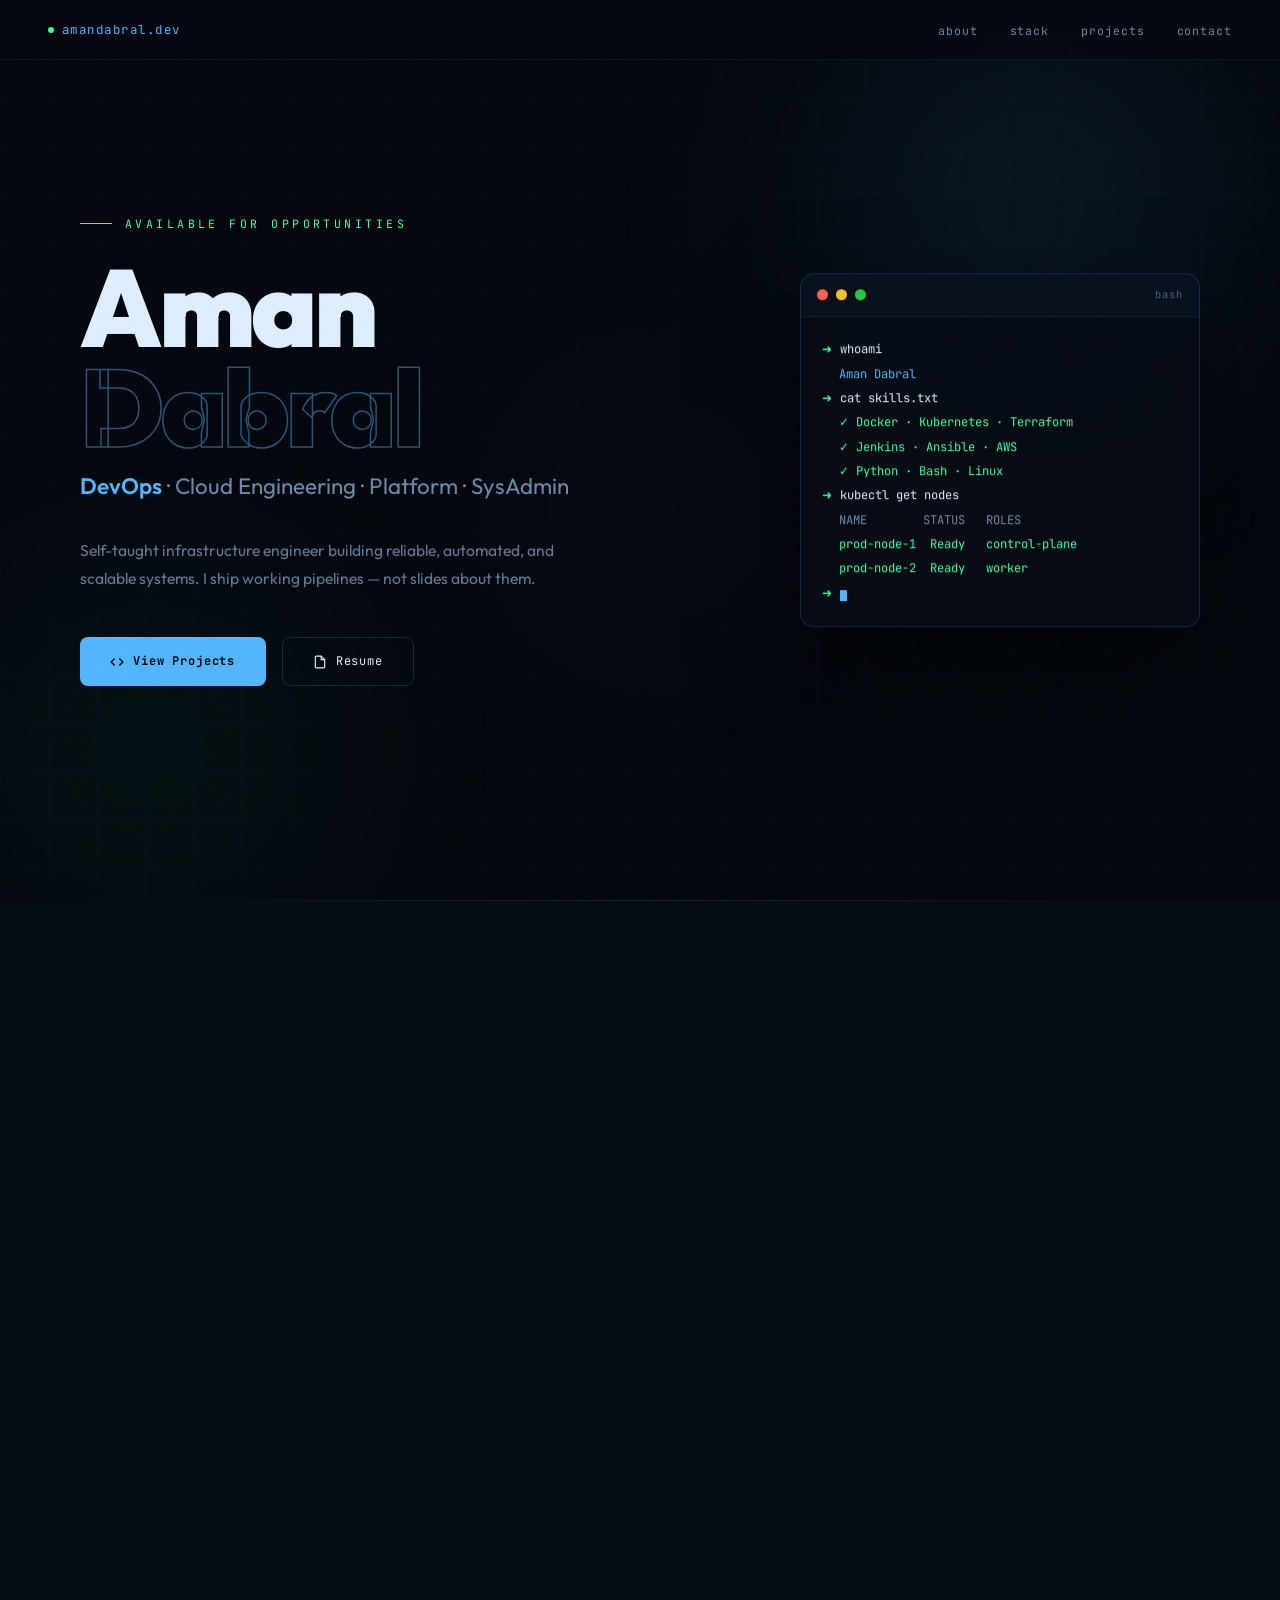
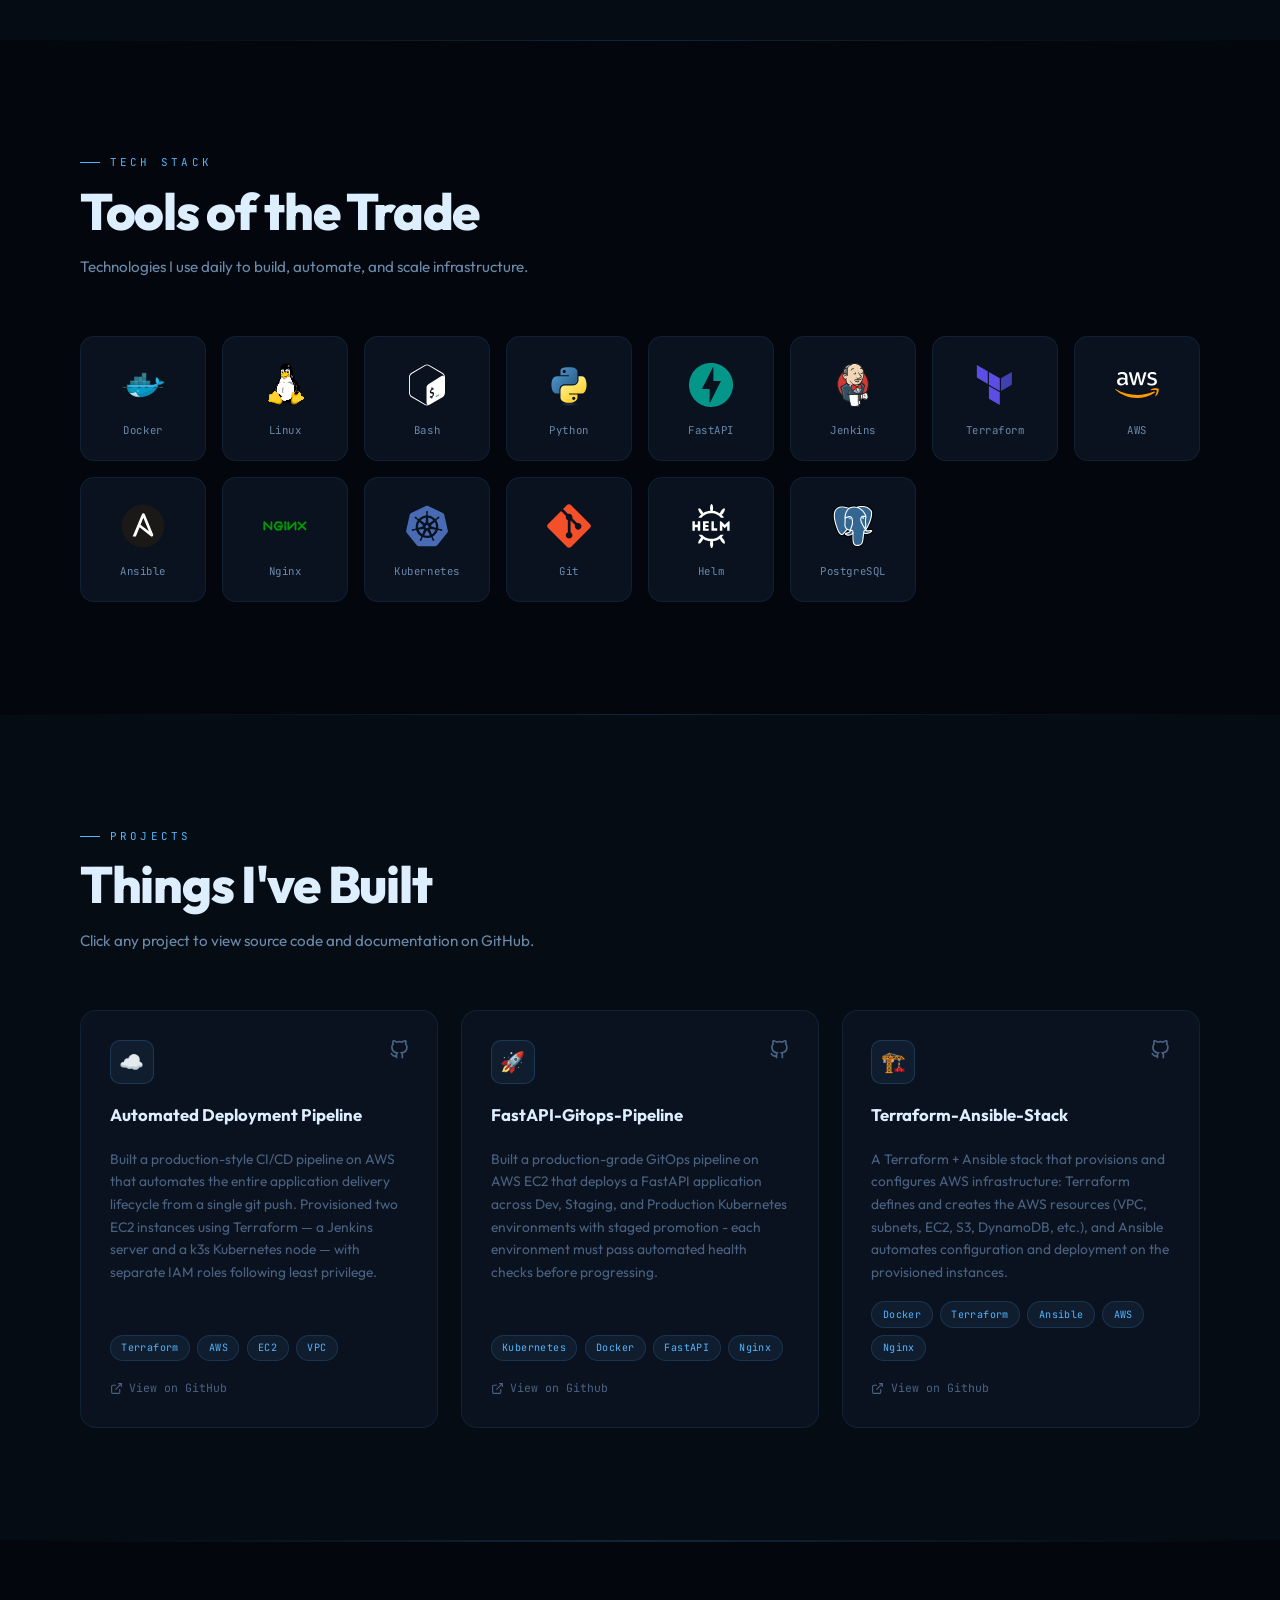
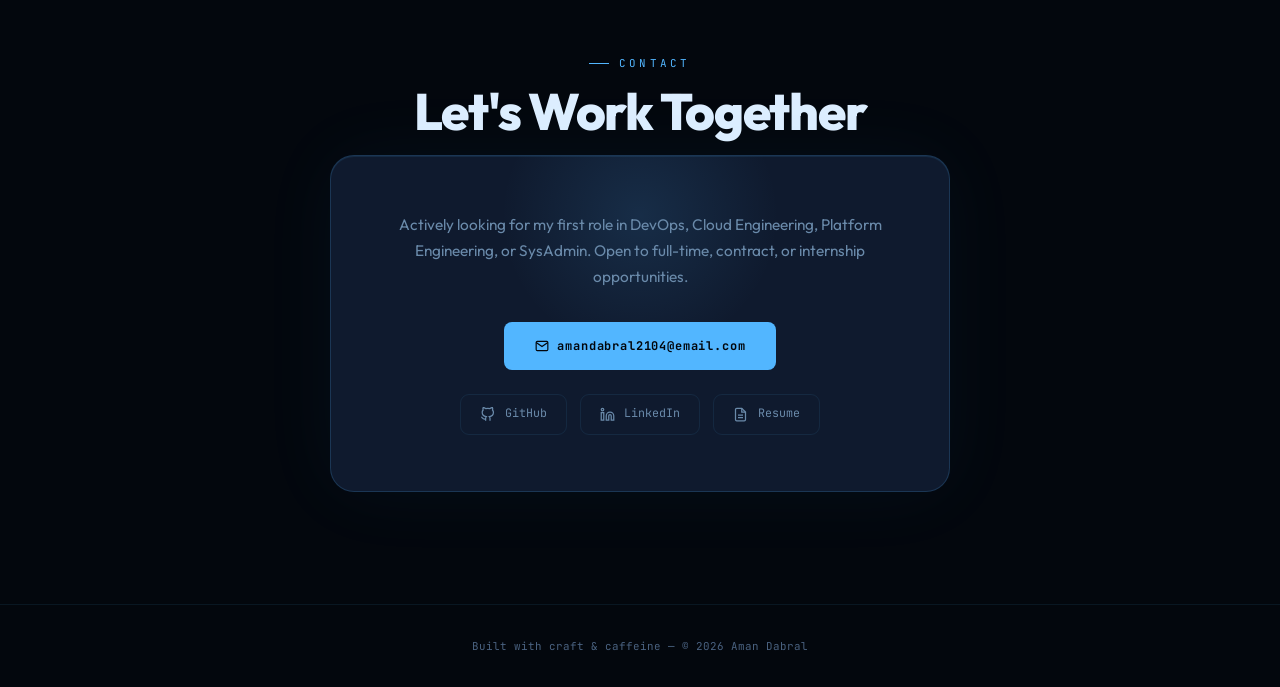
==== index.html @ 910b5b7f "Rename portfolio.html to index.html" ====
<!DOCTYPE html>
<html lang="en">
<head>
<meta charset="UTF-8" />
<meta name="viewport" content="width=device-width, initial-scale=1.0" />
<title>Aman's Portfolio — DevOps & Cloud Engineer</title>
<link rel="preconnect" href="https://fonts.googleapis.com" />
<link href="https://fonts.googleapis.com/css2?family=JetBrains+Mono:wght@300;400;500;700&family=Outfit:wght@300;400;500;600;700;800;900&display=swap" rel="stylesheet" />
<link rel="stylesheet" href="style.css">
</head>
<body>
<div class="grid-bg"></div>

<!-- NAV -->
<nav>
  <div class="nav-logo">
    <div class="nav-logo-dot"></div>
    amandabral.dev<span style="color:var(--muted2)"></span>
  </div>
  <ul>
    <li><a href="#about">about</a></li>
    <li><a href="#skills">stack</a></li>
    <li><a href="#projects">projects</a></li>
    <li><a href="#contact">contact</a></li>
  </ul>
</nav>

<!-- HERO -->
<section id="hero">
  <div class="hero-orb orb-1"></div>
  <div class="hero-orb orb-2"></div>
  <div class="hero-orb orb-3"></div>

  <div class="hero-eyebrow">Available for opportunities</div>

  <h1 class="hero-name">
    <span class="solid">Aman</span><br>
    <span class="outline">Dabral</span>
  </h1>

  <p class="hero-role">
    <strong>DevOps</strong> · Cloud Engineering · Platform · SysAdmin
  </p>

  <p class="hero-desc">
    Self-taught infrastructure engineer building reliable, automated, and scalable systems. 
    I ship working pipelines — not slides about them.
  </p>

  <div class="hero-btns">
    <a href="https://github.com/amandev-x" class="btn btn-primary" target="_blank">
      <svg width="14" height="14" viewBox="0 0 24 24" fill="none" stroke="currentColor" stroke-width="2.5"><polyline points="16 18 22 12 16 6"/><polyline points="8 6 2 12 8 18"/></svg>
      View Projects
    </a>
    <a href="./public/resume.pdf" class="btn btn-ghost" target="_blank">
      <svg width="14" height="14" viewBox="0 0 24 24" fill="none" stroke="currentColor" stroke-width="2"><path d="M14 2H6a2 2 0 0 0-2 2v16a2 2 0 0 0 2 2h12a2 2 0 0 0 2-2V8z"/><polyline points="14 2 14 8 20 8"/></svg>
      Resume
    </a>
  </div>

  <!-- Terminal -->
  <div class="hero-terminal">
    <div class="term-header">
      <span class="term-dot r"></span><span class="term-dot y"></span><span class="term-dot g"></span>
      <span class="term-title">bash</span>
    </div>
    <div class="term-body">
      <div class="term-line"><span class="term-prompt">➜</span><span class="term-cmd">whoami</span></div>
      <div class="term-out info">Aman Dabral</div>
      <div class="term-line"><span class="term-prompt">➜</span><span class="term-cmd">cat skills.txt</span></div>
      <div class="term-out ok">✓ Docker · Kubernetes · Terraform</div>
      <div class="term-out ok">✓ Jenkins · Ansible · AWS</div>
      <div class="term-out ok">✓ Python · Bash · Linux</div>
      <div class="term-line"><span class="term-prompt">➜</span><span class="term-cmd">kubectl get nodes</span></div>
      <div class="term-out">NAME&nbsp;&nbsp;&nbsp;&nbsp;&nbsp;&nbsp;&nbsp;&nbsp;STATUS&nbsp;&nbsp;&nbsp;ROLES</div>
      <div class="term-out ok">prod-node-1&nbsp;&nbsp;Ready&nbsp;&nbsp;&nbsp;control-plane</div>
      <div class="term-out ok">prod-node-2&nbsp;&nbsp;Ready&nbsp;&nbsp;&nbsp;worker</div>
      <div class="term-line"><span class="term-prompt">➜</span><span class="term-cmd"><span class="term-cursor"></span></span></div>
    </div>
  </div>
</section>

<div class="divider"></div>

<!-- ABOUT -->
<section id="about">
  <div class="about-grid">
    <div class="about-text reveal">
      <div class="section-label">about me</div>
      <h2 class="section-title">Builder. Breaker.<br>Fixer.</h2>
      <p>I'm a self-taught DevOps engineer who went deep on the full infrastructure stack — from writing Bash scripts to provisioning production-grade Kubernetes clusters on AWS.</p>
      <p>No bootcamp, no shortcuts. I built everything hands-on: containerized apps with Docker, automated deployments with Jenkins, provisioned cloud infra with Terraform, managed configurations with Ansible.</p>
      <p>While my roots are in DevOps, I'm equally comfortable in a SysAdmin, Platform Engineering, or Cloud Engineering role — wherever there's infrastructure that needs automating or systems that need scaling.</p>
      <p>I learn fast, document obsessively, and believe that <span class="hl">good infrastructure is invisible</span> to the teams that depend on it.</p>
    </div>
    <div class="about-cards reveal">
      <div class="about-card">
        <div class="about-card-icon">☁️</div>
        <div class="about-card-info"><strong>Cloud Engineering</strong><span>AWS — VPC, EC2, S3, EKS, IAM, ECR</span></div>
      </div>
      <div class="about-card">
        <div class="about-card-icon">⚙️</div>
        <div class="about-card-info"><strong>CI/CD & Automation</strong><span>Jenkins pipelines, Ansible playbooks, Bash</span></div>
      </div>
      <div class="about-card">
        <div class="about-card-icon">🐳</div>
        <div class="about-card-info"><strong>Containers & Orchestration</strong><span>Docker, Kubernetes, Helm, Nginx</span></div>
      </div>
      <div class="about-card">
        <div class="about-card-icon">🏗️</div>
        <div class="about-card-info"><strong>Infrastructure as Code</strong><span>Terraform modules, remote state, workspaces</span></div>
      </div>
    </div>
  </div>
</section>

<div class="divider"></div>

<!-- SKILLS -->
<section id="skills">
  <div class="reveal">
    <div class="section-label">tech stack</div>
    <h2 class="section-title">Tools of the Trade</h2>
    <p class="section-sub">Technologies I use daily to build, automate, and scale infrastructure.</p>
  </div>
  <div class="skills-grid">

    <!-- Docker -->
    <div class="skill-card reveal">
      <div class="skill-icon">
        <svg xmlns="http://www.w3.org/2000/svg" viewBox="0 0 128 128"><path fill-rule="evenodd" clip-rule="evenodd" fill="#3A4D54" d="M73.8 50.8h11.3v11.5h5.7c2.6 0 5.3-.5 7.8-1.3 1.2-.4 2.6-1 3.8-1.7-1.6-2.1-2.4-4.7-2.6-7.3-.3-3.5.4-8.1 2.8-10.8l1.2-1.4 1.4 1.1c3.6 2.9 6.5 6.8 7.1 11.4 4.3-1.3 9.3-1 13.1 1.2l1.5.9-.8 1.6c-3.2 6.2-9.9 8.2-16.4 7.8-9.8 24.3-31 35.8-56.8 35.8-13.3 0-25.5-5-32.5-16.8l-.1-.2-1-2.1c-2.4-5.2-3.1-10.9-2.6-16.6l.2-1.7h9.6V50.8h11.3V39.6h22.5V28.3h13.5v22.5z"/><path fill="#00AADA" d="M110.4 55.1c.8-5.9-3.6-10.5-6.4-12.7-3.1 3.6-3.6 13.2 1.3 17.2-2.8 2.4-8.5 4.7-14.5 4.7H18.6c-.6 6.2.5 11.9 3 16.8l.8 1.5c.5.9 1.1 1.7 1.7 2.6 3 .2 5.7.3 8.2.2 4.9-.1 8.9-.7 12-1.7.5-.2.9.1 1.1.5.2.5-.1.9-.5 1.1-.4.1-.8.3-1.3.4-2.4.7-5 1.1-8.3 1.3h-.6c-1.3.1-2.7.1-4.2.1-1.6 0-3.1 0-4.9-.1 6 6.8 15.4 10.8 27.2 10.8 25 0 46.2-11.1 55.5-35.9 6.7.7 13.1-1 16-6.7-4.5-2.7-10.5-1.8-13.9-.1z"/><path fill="#28B8EB" d="M110.4 55.1c.8-5.9-3.6-10.5-6.4-12.7-3.1 3.6-3.6 13.2 1.3 17.2-2.8 2.4-8.5 4.7-14.5 4.7h-68c-.3 9.5 3.2 16.7 9.5 21 4.9-.1 8.9-.7 12-1.7.5-.2.9.1 1.1.5.2.5-.1.9-.5 1.1-.4.1-.8.3-1.3.4-2.4.7-5.2 1.2-8.5 1.4l-.1-.1c8.5 4.4 20.8 4.3 35-1.1 15.8-6.1 30.6-17.7 40.9-30.9-.2.1-.4.1-.5.2z"/><path fill="#028BB8" d="M18.7 71.8c.4 3.3 1.4 6.4 2.9 9.3l.8 1.5c.5.9 1.1 1.7 1.7 2.6 3 .2 5.7.3 8.2.2 4.9-.1 8.9-.7 12-1.7.5-.2.9.1 1.1.5.2.5-.1.9-.5 1.1-.4.1-.8.3-1.3.4-2.4.7-5.2 1.2-8.5 1.4h-.4c-1.3.1-2.7.1-4.1.1-1.6 0-3.2 0-4.9-.1 6 6.8 15.5 10.8 27.3 10.8 21.4 0 40-8.1 50.8-26H18.7v-.1z"/><path fill="#019BC6" d="M23.5 71.8c1.3 5.8 4.3 10.4 8.8 13.5 4.9-.1 8.9-.7 12-1.7.5-.2.9.1 1.1.5.2.5-.1.9-.5 1.1-.4.1-.8.3-1.3.4-2.4.7-5.2 1.2-8.6 1.4 8.5 4.4 20.8 4.3 34.9-1.1 8.5-3.3 16.8-8.2 24.2-14.1H23.5z"/><path fill-rule="evenodd" clip-rule="evenodd" fill="#00ACD3" d="M28.4 52.7h9.8v9.8h-9.8v-9.8zm.8.8h.8v8.1h-.8v-8.1zm1.4 0h.8v8.1h-.8v-8.1zm1.5 0h.8v8.1h-.8v-8.1zm1.5 0h.8v8.1h-.8v-8.1zm1.5 0h.8v8.1h-.8v-8.1zm1.5 0h.8v8.1h-.8v-8.1zm3-12h9.8v9.8h-9.8v-9.8zm.9.8h.8v8.1h-.8v-8.1zm1.4 0h.8v8.1h-.8v-8.1zm1.5 0h.8v8.1h-.8v-8.1zm1.5 0h.8v8.1h-.8v-8.1zm1.4 0h.8v8.1h-.8v-8.1zm1.5 0h.8v8.1h-.8v-8.1z"/><path fill-rule="evenodd" clip-rule="evenodd" fill="#23C2EE" d="M39.6 52.7h9.8v9.8h-9.8v-9.8zm.9.8h.8v8.1h-.8v-8.1zm1.4 0h.8v8.1h-.8v-8.1zm1.5 0h.8v8.1h-.8v-8.1zm1.5 0h.8v8.1h-.8v-8.1zm1.4 0h.8v8.1h-.8v-8.1zm1.5 0h.8v8.1h-.8v-8.1z"/><path fill-rule="evenodd" clip-rule="evenodd" fill="#00ACD3" d="M50.9 52.7h9.8v9.8h-9.8v-9.8zm.8.8h.8v8.1h-.8v-8.1zm1.5 0h.8v8.1h-.8v-8.1zm1.5 0h.8v8.1h-.8v-8.1zm1.4 0h.8v8.1h-.8v-8.1zm1.5 0h.8v8.1h-.8v-8.1zm1.5 0h.8v8.1h-.8v-8.1z"/><path fill-rule="evenodd" clip-rule="evenodd" fill="#23C2EE" d="M50.9 41.5h9.8v9.8h-9.8v-9.8zm.8.8h.8v8.1h-.8v-8.1zm1.5 0h.8v8.1h-.8v-8.1zm1.5 0h.8v8.1h-.8v-8.1zm1.4 0h.8v8.1h-.8v-8.1zm1.5 0h.8v8.1h-.8v-8.1zm1.5 0h.8v8.1h-.8v-8.1zm3.1 10.4H72v9.8h-9.8v-9.8zm.8.8h.8v8.1H63v-8.1zm1.5 0h.8v8.1h-.8v-8.1zm1.4 0h.8v8.1h-.8v-8.1zm1.5 0h.8v8.1h-.8v-8.1zm1.5 0h.8v8.1h-.8v-8.1zm1.5 0h.8v8.1h-.8v-8.1z"/><path fill-rule="evenodd" clip-rule="evenodd" fill="#00ACD3" d="M62.2 41.5H72v9.8h-9.8v-9.8zm.8.8h.8v8.1H63v-8.1zm1.5 0h.8v8.1h-.8v-8.1zm1.4 0h.8v8.1h-.8v-8.1zm1.5 0h.8v8.1h-.8v-8.1zm1.5 0h.8v8.1h-.8v-8.1zm1.5 0h.8v8.1h-.8v-8.1z"/><path fill-rule="evenodd" clip-rule="evenodd" fill="#23C2EE" d="M62.2 30.2H72V40h-9.8v-9.8zm.8.8h.8v8.1H63V31zm1.5 0h.8v8.1h-.8V31zm1.4 0h.8v8.1h-.8V31zm1.5 0h.8v8.1h-.8V31zm1.5 0h.8v8.1h-.8V31zm1.5 0h.8v8.1h-.8V31z"/><path fill-rule="evenodd" clip-rule="evenodd" fill="#00ACD3" d="M73.5 52.7h9.8v9.8h-9.8v-9.8zm.8.8h.8v8.1h-.8v-8.1zm1.4 0h.8v8.1h-.8v-8.1zm1.5 0h.8v8.1h-.8v-8.1zm1.5 0h.8v8.1h-.8v-8.1zm1.5 0h.8v8.1h-.8v-8.1zm1.5 0h.8v8.1h-.8v-8.1z"/><path fill-rule="evenodd" clip-rule="evenodd" fill="#D4EEF1" d="M48.8 78.3c1.5 0 2.7 1.2 2.7 2.7 0 1.5-1.2 2.7-2.7 2.7-1.5 0-2.7-1.2-2.7-2.7 0-1.5 1.2-2.7 2.7-2.7"/><path fill-rule="evenodd" clip-rule="evenodd" fill="#3A4D54" d="M48.8 79.1c.2 0 .5 0 .7.1-.2.1-.4.4-.4.7 0 .4.4.8.8.8.3 0 .6-.2.7-.4.1.2.1.5.1.7 0 1.1-.9 1.9-1.9 1.9-1.1 0-1.9-.9-1.9-1.9 0-1 .8-1.9 1.9-1.9M1.1 72.8h125.4c-2.7-.7-8.6-1.6-7.7-5.2-5 5.7-16.9 4-20 1.2-3.4 4.9-23 3-24.3-.8-4.2 5-17.3 5-21.5 0-1.4 3.8-21 5.7-24.3.8-3 2.8-15 4.5-20-1.2 1.1 3.5-4.9 4.5-7.6 5.2"/><path fill="#BFDBE0" d="M56 97.8c-6.7-3.2-10.3-7.5-12.4-12.2-2.5.7-5.5 1.2-8.9 1.4-1.3.1-2.7.1-4.1.1-1.7 0-3.4 0-5.2-.1 6 6 13.6 10.7 27.5 10.8H56z"/><path fill="#D4EEF1" d="M46.1 89.9c-.9-1.3-1.8-2.8-2.5-4.3-2.5.7-5.5 1.2-8.9 1.4 2.3 1.2 5.7 2.4 11.4 2.9z"/></svg>
      </div>
      <span class="skill-name">Docker</span>
    </div>

    <!-- Linux (Tux) -->
    <div class="skill-card reveal">
      <div class="skill-icon">
        <svg xmlns="http://www.w3.org/2000/svg" viewBox="0 0 128 128"><radialGradient id="linux-original-a" cx="-992.915" cy="-952.952" r="43.267" gradientTransform="matrix(.7 0 0 .35 782.303 444.575)" gradientUnits="userSpaceOnUse"><stop offset="0" stop-opacity=".502"/><stop offset="1" stop-opacity="0"/></radialGradient><path fill="url(#linux-original-a)" d="M117.641 111.137c0 8.362-13.557 15.14-30.28 15.14-16.722 0-30.279-6.778-30.279-15.14s13.556-15.14 30.278-15.14c16.723.001 30.281 6.779 30.281 15.14z"/><radialGradient id="linux-original-b" cx="-770.661" cy="-951.636" r="43.267" gradientTransform="matrix(.719 0 0 .35 595.327 443.952)" gradientUnits="userSpaceOnUse"><stop offset="0" stop-opacity=".502"/><stop offset="1" stop-opacity="0"/></radialGradient><path fill="url(#linux-original-b)" d="M72.546 110.974c0 8.362-13.921 15.14-31.094 15.14s-31.093-6.778-31.093-15.14c0-8.361 13.921-15.14 31.093-15.14 17.173 0 31.094 6.779 31.094 15.14z"/><path d="M108.095 81.343c-1.534 6.324-9.322 19.527-13.459 25.338-4.138 5.835-3.626 11.089-11.275 9.043-7.625-2.045-9.763-1.673-17.644-1.208-7.833.464-6.137-.233-11.042 1.976-4.882 2.208-21.27-26.78-22.595-32.173-1.301-5.393-1.93-4.743 1.464-10.577 3.395-5.834 3.883-11.6 8.368-18.667 4.487-7.09 9.671-10.693 9.299-16.109-1.464-20.108-2.626-30.15 6.301-34.8 8.507-4.417 15.621-1.79 18.434-.279 1.208.651 3.673 1.906 5.509 4.115 1.836 2.162 3.487 5.44 4.417 9.577 1.906 8.299-.791 5.556 1.371 15.064 2.139 9.484 6.485 14.133 11.787 21.642 5.299 7.508 10.832 19.898 9.065 27.058z"/><path fill="#666" d="M57.644 32.088c1.394-.558 1.16-.632 2.089-2.655.744-1.557 1.398-2.227 1.375-4.598 0-2.325-.722-3.115-1.814-4.626-1.045-1.441-2.719-1.511-3.765-1.325-.604.093-1.395.86-1.93 2-.348.767-.628 1.744-.651 2.766-.07 2.743.163 3.79.791 5.649.743 2.185 2.556 3.325 3.905 2.789z"/><path fill="#6D6D6D" d="M57.644 32.08c1.385-.554 1.15-.631 2.074-2.641.739-1.547 1.392-2.215 1.379-4.573.009-2.309-.698-3.133-1.771-4.585-1.065-1.403-2.705-1.456-3.743-1.276-.619.091-1.406.829-1.95 1.927a6.637 6.637 0 00-.673 2.755c-.068 2.724.176 3.775.794 5.624.732 2.173 2.55 3.3 3.89 2.769z"/><path fill="#757575" d="M57.644 32.071c1.376-.551 1.141-.629 2.059-2.626.735-1.537 1.387-2.202 1.384-4.547.017-2.294-.676-3.15-1.731-4.544-1.082-1.364-2.688-1.401-3.719-1.227-.633.089-1.417.798-1.969 1.854-.401.725-.675 1.713-.698 2.745-.067 2.706.191 3.761.798 5.598.721 2.16 2.545 3.275 3.876 2.747z"/><path fill="#7C7C7C" d="M57.644 32.063c1.367-.547 1.132-.628 2.044-2.611.729-1.528 1.381-2.191 1.389-4.522.026-2.278-.653-3.167-1.69-4.503-1.099-1.325-2.673-1.345-3.695-1.178-.648.088-1.429.769-1.989 1.783-.427.703-.697 1.697-.72 2.733-.066 2.687.205 3.747.802 5.573.707 2.147 2.537 3.248 3.859 2.725z"/><path fill="#848484" d="M57.644 32.054c1.359-.544 1.123-.627 2.028-2.598.726-1.518 1.378-2.179 1.395-4.497.034-2.263-.629-3.185-1.649-4.462-1.117-1.287-2.658-1.29-3.672-1.129-.662.086-1.44.737-2.01 1.709-.453.683-.721 1.682-.744 2.723-.064 2.668.22 3.732.808 5.548.694 2.137 2.531 3.227 3.844 2.706z"/><path fill="#8C8C8C" d="M57.644 32.046c1.35-.54 1.113-.626 2.013-2.583.721-1.507 1.373-2.167 1.4-4.472.043-2.248-.608-3.202-1.609-4.422-1.134-1.248-2.643-1.235-3.649-1.08-.676.085-1.45.707-2.029 1.637-.479.662-.744 1.667-.766 2.712-.063 2.65.233 3.718.81 5.522.683 2.125 2.526 3.203 3.83 2.686z"/><path fill="#939393" d="M57.644 32.037c1.34-.536 1.104-.624 1.998-2.569.715-1.497 1.367-2.154 1.405-4.446.052-2.232-.584-3.22-1.567-4.381-1.152-1.209-2.625-1.18-3.625-1.032-.691.084-1.462.676-2.049 1.565-.505.641-.768 1.651-.791 2.702-.06 2.631.249 3.704.815 5.497.67 2.112 2.517 3.178 3.814 2.664z"/><path fill="#9B9B9B" d="M57.644 32.028c1.333-.533 1.095-.624 1.983-2.554.71-1.488 1.361-2.143 1.41-4.421.061-2.217-.562-3.237-1.528-4.339-1.168-1.171-2.609-1.125-3.602-.983-.705.082-1.473.646-2.069 1.492-.531.619-.79 1.636-.813 2.691-.06 2.613.261 3.689.818 5.472.66 2.099 2.514 3.153 3.801 2.642z"/><path fill="#A3A3A3" d="M57.644 32.02c1.323-.529 1.086-.622 1.968-2.54.706-1.478 1.356-2.13 1.415-4.396.069-2.202-.54-3.254-1.487-4.299-1.187-1.132-2.594-1.07-3.579-.934-.719.081-1.484.615-2.088 1.42-.557.598-.814 1.621-.836 2.681-.059 2.593.275 3.674.822 5.446.649 2.087 2.507 3.129 3.785 2.622z"/><path fill="#aaa" d="M57.644 32.011c1.314-.525 1.077-.62 1.953-2.526.7-1.467 1.351-2.119 1.419-4.37.078-2.187-.516-3.272-1.445-4.258-1.205-1.094-2.58-1.015-3.556-.885-.733.079-1.496.584-2.109 1.347-.583.578-.837 1.606-.859 2.669-.057 2.576.289 3.661.826 5.422.638 2.075 2.5 3.105 3.771 2.601z"/><path fill="#B2B2B2" d="M57.644 32.002c1.305-.522 1.067-.62 1.937-2.512.696-1.457 1.346-2.106 1.425-4.345.086-2.171-.493-3.29-1.404-4.217-1.223-1.055-2.563-.959-3.532-.836-.749.077-1.507.554-2.128 1.275-.61.556-.861 1.591-.883 2.659-.055 2.556.304 3.646.831 5.396.624 2.064 2.493 3.081 3.754 2.58z"/><path fill="#BABABA" d="M57.644 31.994c1.296-.518 1.058-.618 1.922-2.497.692-1.448 1.341-2.095 1.43-4.32.096-2.156-.47-3.307-1.363-4.176-1.239-1.016-2.547-.903-3.508-.787-.763.075-1.518.522-2.148 1.202-.637.535-.885 1.576-.906 2.648-.054 2.538.317 3.632.834 5.371.611 2.051 2.486 3.055 3.739 2.559z"/><path fill="#C1C1C1" d="M57.644 31.985c1.288-.515 1.049-.616 1.907-2.483.686-1.437 1.336-2.082 1.435-4.294.104-2.141-.448-3.324-1.322-4.135-1.257-.978-2.533-.849-3.486-.738-.776.074-1.529.492-2.168 1.13-.662.513-.907 1.56-.929 2.636-.052 2.519.333 3.618.839 5.346.599 2.039 2.481 3.031 3.724 2.538z"/><path fill="#C9C9C9" d="M57.644 31.976c1.278-.511 1.04-.615 1.892-2.468.681-1.427 1.33-2.071 1.439-4.269.114-2.125-.424-3.342-1.281-4.094-1.274-.939-2.516-.794-3.462-.69-.79.072-1.54.462-2.188 1.058-.688.492-.931 1.544-.953 2.626-.05 2.5.346 3.603.843 5.32.588 2.027 2.475 3.007 3.71 2.517z"/><path fill="#D1D1D1" d="M57.645 31.968c1.269-.508 1.029-.614 1.875-2.454.678-1.417 1.327-2.059 1.446-4.244.121-2.11-.402-3.359-1.241-4.053-1.292-.901-2.501-.739-3.438-.641-.806.07-1.552.431-2.208.985-.714.471-.955 1.529-.976 2.616-.049 2.481.36 3.588.847 5.295.575 2.014 2.467 2.983 3.695 2.496z"/><path fill="#D8D8D8" d="M57.645 31.96c1.259-.504 1.02-.613 1.86-2.44.672-1.407 1.321-2.046 1.451-4.218.129-2.095-.38-3.376-1.199-4.013-1.311-.862-2.486-.683-3.416-.591-.819.069-1.563.399-2.228.913-.74.45-.978 1.514-.999 2.604-.048 2.463.374 3.575.851 5.27.565 2.001 2.462 2.957 3.68 2.475z"/><path fill="#E0E0E0" d="M57.645 31.95c1.251-.5 1.011-.611 1.845-2.425.667-1.397 1.315-2.034 1.455-4.193.139-2.079-.356-3.395-1.159-3.972-1.327-.823-2.47-.628-3.392-.542-.833.067-1.573.369-2.247.841-.766.429-1.001 1.499-1.022 2.594-.047 2.445.389 3.561.855 5.245.553 1.988 2.455 2.932 3.665 2.452z"/><path fill="#E8E8E8" d="M57.645 31.942c1.242-.497 1.002-.61 1.83-2.411.662-1.387 1.311-2.022 1.46-4.167.147-2.064-.334-3.412-1.118-3.931-1.345-.784-2.454-.573-3.369-.494a4.872 4.872 0 00-2.268.768c-.791.408-1.024 1.483-1.044 2.583-.045 2.426.403 3.546.858 5.219.541 1.978 2.45 2.909 3.651 2.433z"/><path fill="#EFEFEF" d="M57.645 31.934c1.232-.494.992-.609 1.814-2.397.658-1.376 1.305-2.01 1.466-4.142.156-2.048-.312-3.429-1.077-3.89-1.362-.746-2.439-.518-3.345-.444a5.373 5.373 0 00-2.287.695c-.818.386-1.048 1.468-1.069 2.572-.044 2.408.417 3.532.863 5.194.528 1.965 2.442 2.884 3.635 2.412z"/><path fill="#F7F7F7" d="M57.645 31.925c1.225-.49.984-.607 1.799-2.383.653-1.367 1.3-1.998 1.471-4.117.165-2.033-.289-3.447-1.036-3.849-1.38-.707-2.423-.462-3.322-.396a6.03 6.03 0 00-2.308.623c-.844.366-1.071 1.453-1.092 2.562-.042 2.388.431 3.518.868 5.168.516 1.954 2.436 2.861 3.62 2.392z"/><path fill="#fff" d="M57.645 31.916c1.215-.486.974-.606 1.784-2.368.648-1.356 1.295-1.986 1.475-4.091.174-2.018-.266-3.464-.995-3.808-1.397-.669-2.407-.408-3.298-.348a6.878 6.878 0 00-2.326.551c-.871.344-1.095 1.438-1.116 2.551-.04 2.37.446 3.503.871 5.144.504 1.94 2.431 2.835 3.605 2.369z"/><path d="M56.342 22.627c.698 0 1.581.465 1.999 1.092.442.628.767 1.511.767 2.511 0 1.488-.163 3.138-1.046 3.649-.279.163-.884.302-1.232.302-.79 0-.86-.512-1.604-1.279-.255-.279-1.023-1.627-1.023-2.743 0-.697-.163-1.697.441-2.581.42-.649.954-.951 1.698-.951zm-.186 1.247c.272-.421 1.363-.223 1.759.645.397.868.322 2.752.049 2.851-.718.223-.495-.818-1.115-1.76-.619-.892-.966-1.314-.693-1.736z"/><path fill="#070707" d="M56.173 23.893c.269-.416 1.346-.22 1.737.636.392.856.318 2.717.049 2.814-.709.22-.489-.808-1.101-1.738-.611-.88-.954-1.296-.685-1.712z"/><path fill="#0F0F0F" d="M56.191 23.91c.266-.411 1.329-.217 1.715.628.387.845.314 2.682.049 2.778-.701.217-.484-.797-1.088-1.715-.604-.869-.942-1.28-.676-1.691z"/><path fill="#161616" d="M56.208 23.928c.263-.406 1.312-.215 1.692.62.382.834.311 2.647.048 2.742-.692.214-.477-.788-1.073-1.693-.595-.858-.929-1.263-.667-1.669z"/><path fill="#1E1E1E" d="M56.226 23.945c.258-.399 1.293-.211 1.67.612.376.824.306 2.613.047 2.707-.683.211-.471-.776-1.059-1.67-.587-.848-.917-1.248-.658-1.649z"/><path fill="#262626" d="M56.243 23.963c.255-.395 1.277-.208 1.648.604.371.812.301 2.577.046 2.67-.672.209-.464-.767-1.044-1.648-.58-.836-.905-1.231-.65-1.626z"/><path fill="#2D2D2D" d="M56.26 23.981c.253-.39 1.26-.206 1.627.595.366.802.297 2.542.046 2.634-.665.206-.458-.756-1.031-1.627-.572-.823-.894-1.212-.642-1.602z"/><path fill="#353535" d="M56.278 23.999c.249-.384 1.243-.203 1.604.587.361.791.293 2.507.046 2.598-.656.204-.452-.745-1.017-1.604-.565-.813-.882-1.197-.633-1.581z"/><path fill="#3D3D3D" d="M56.295 24.017c.246-.378 1.226-.2 1.582.579.356.78.29 2.472.045 2.562-.646.201-.446-.735-1.002-1.581-.558-.802-.87-1.181-.625-1.56z"/><path fill="#444" d="M56.313 24.034c.241-.373 1.208-.197 1.559.571.352.769.286 2.438.044 2.526-.637.198-.439-.725-.988-1.559-.549-.791-.857-1.164-.615-1.538z"/><path fill="#4C4C4C" d="M56.33 24.052c.238-.368 1.19-.194 1.537.563.347.758.281 2.403.044 2.489-.628.195-.433-.714-.974-1.537-.543-.779-.845-1.147-.607-1.515z"/><path fill="#545454" d="M56.347 24.07c.235-.362 1.174-.192 1.515.554.341.747.276 2.368.042 2.454-.619.191-.426-.705-.96-1.515-.533-.767-.831-1.13-.597-1.493z"/><path fill="#5B5B5B" d="M56.365 24.088c.231-.357 1.157-.189 1.493.546.336.735.273 2.333.042 2.417-.609.189-.42-.694-.946-1.492-.526-.756-.82-1.114-.589-1.471z"/><path fill="#636363" d="M56.383 24.106c.228-.352 1.139-.186 1.47.539.332.725.269 2.298.041 2.381-.6.187-.413-.684-.931-1.47-.518-.746-.808-1.098-.58-1.45z"/><path fill="#6B6B6B" d="M56.4 24.124c.224-.347 1.122-.183 1.448.53.326.714.265 2.263.041 2.345-.591.184-.408-.673-.918-1.447-.51-.735-.795-1.082-.571-1.428z"/><path fill="#727272" d="M56.417 24.141c.221-.341 1.104-.181 1.425.522.321.703.261 2.229.04 2.308-.582.181-.401-.663-.903-1.425-.502-.722-.783-1.064-.562-1.405z"/><path fill="#7A7A7A" d="M56.434 24.159c.218-.336 1.087-.178 1.403.514.316.692.256 2.193.04 2.272-.574.178-.395-.653-.889-1.403-.494-.711-.771-1.047-.554-1.383z"/><path fill="#828282" d="M56.452 24.177c.213-.331 1.07-.175 1.38.505.312.681.252 2.158.039 2.236-.564.175-.388-.642-.875-1.38-.486-.699-.758-1.031-.544-1.361z"/><path fill="#898989" d="M56.47 24.194c.21-.325 1.053-.172 1.358.498.307.669.25 2.124.039 2.201-.555.172-.383-.632-.861-1.358-.479-.69-.746-1.015-.536-1.341z"/><path fill="#919191" d="M56.487 24.212c.207-.32 1.035-.169 1.335.49.301.658.246 2.088.038 2.164-.546.17-.376-.621-.846-1.335-.471-.678-.734-.999-.527-1.319z"/><path fill="#999" d="M56.504 24.23c.204-.314 1.018-.167 1.314.481.295.647.239 2.054.036 2.128-.536.167-.369-.611-.832-1.314-.462-.666-.721-.98-.518-1.295z"/><path fill="#666" d="M72.056 32.391c3.487-.372 4.719-1.72 5.347-4.068.558-2.092.582-4.417-.976-7.137-1.465-2.603-2.301-3.022-4.417-3.185-3.254-.278-4.789 1.999-5.51 3.626-.767 1.767-.604 1.511-.558 3.743.047 2.348 1.37 3.002 2.185 4.467.813 1.442 3.534 2.577 3.929 2.554z"/><path fill="#6D6D6D" d="M72.058 32.377c3.474-.365 4.719-1.729 5.332-4.058.549-2.106.576-4.419-.969-7.075-1.432-2.517-2.272-2.932-4.363-3.094-3.244-.278-4.824 1.896-5.547 3.511-.744 1.705-.606 1.523-.557 3.726.052 2.346 1.378 2.978 2.191 4.442.813 1.446 3.518 2.572 3.913 2.548z"/><path fill="#757575" d="M72.059 32.364c3.461-.358 4.721-1.737 5.318-4.048.541-2.121.572-4.42-.962-7.013-1.398-2.431-2.243-2.842-4.308-3.002-3.235-.277-4.86 1.792-5.585 3.395-.719 1.643-.608 1.536-.556 3.708.057 2.346 1.385 2.953 2.196 4.419.813 1.449 3.503 2.565 3.897 2.541z"/><path fill="#7C7C7C" d="M72.061 32.351c3.447-.352 4.721-1.745 5.303-4.038.532-2.136.567-4.423-.955-6.951-1.365-2.345-2.213-2.751-4.254-2.911-3.224-.275-4.894 1.69-5.622 3.28-.697 1.581-.611 1.548-.555 3.691.062 2.344 1.391 2.929 2.202 4.395.813 1.451 3.486 2.558 3.881 2.534z"/><path fill="#848484" d="M72.063 32.337c3.434-.345 4.721-1.753 5.287-4.027.524-2.151.563-4.425-.947-6.889-1.333-2.259-2.186-2.661-4.201-2.819-3.214-.275-4.929 1.587-5.66 3.164-.672 1.518-.612 1.56-.554 3.674.068 2.343 1.399 2.904 2.209 4.37.815 1.455 3.471 2.552 3.866 2.527z"/><path fill="#8C8C8C" d="M72.065 32.324c3.42-.338 4.721-1.762 5.272-4.018.516-2.165.558-4.426-.94-6.827-1.299-2.172-2.156-2.571-4.146-2.727-3.205-.273-4.964 1.484-5.697 3.048-.649 1.457-.615 1.573-.553 3.658.073 2.341 1.406 2.879 2.214 4.346.813 1.458 3.455 2.545 3.85 2.52z"/><path fill="#939393" d="M72.066 32.311c3.407-.332 4.724-1.77 5.258-4.008.507-2.179.553-4.428-.934-6.765-1.266-2.086-2.125-2.48-4.09-2.636-3.194-.273-5 1.381-5.736 2.933-.625 1.394-.616 1.585-.552 3.64.078 2.34 1.413 2.855 2.221 4.322.813 1.461 3.439 2.538 3.833 2.514z"/><path fill="#9B9B9B" d="M72.068 32.297c3.393-.326 4.723-1.778 5.243-3.998.498-2.194.547-4.43-.926-6.704-1.233-2-2.098-2.39-4.038-2.544-3.184-.271-5.034 1.277-5.773 2.817-.602 1.333-.619 1.598-.551 3.624.083 2.339 1.42 2.831 2.226 4.299.815 1.464 3.424 2.532 3.819 2.506z"/><path fill="#A3A3A3" d="M72.069 32.284c3.381-.318 4.724-1.787 5.23-3.988.489-2.209.542-4.432-.921-6.641-1.2-1.914-2.068-2.301-3.982-2.453-3.174-.271-5.069 1.174-5.811 2.702-.579 1.269-.621 1.61-.551 3.606.089 2.337 1.427 2.805 2.233 4.274.815 1.468 3.408 2.525 3.802 2.5z"/><path fill="#aaa" d="M72.072 32.27c3.366-.312 4.724-1.795 5.213-3.978.481-2.224.538-4.434-.912-6.58-1.167-1.828-2.04-2.209-3.929-2.361-3.164-.27-5.104 1.071-5.848 2.586-.555 1.208-.623 1.622-.549 3.589.093 2.336 1.433 2.781 2.239 4.25.814 1.473 3.39 2.52 3.786 2.494z"/><path fill="#B2B2B2" d="M72.073 32.257c3.353-.305 4.725-1.803 5.199-3.967.472-2.238.533-4.436-.906-6.519-1.134-1.741-2.01-2.12-3.874-2.269-3.153-.269-5.138.968-5.886 2.47-.531 1.146-.625 1.635-.548 3.572.099 2.335 1.441 2.756 2.246 4.226.813 1.475 3.374 2.513 3.769 2.487z"/><path fill="#BABABA" d="M72.075 32.243c3.34-.298 4.726-1.811 5.184-3.958.464-2.252.529-4.438-.898-6.456-1.101-1.656-1.981-2.03-3.82-2.178-3.144-.268-5.173.865-5.923 2.354-.507 1.084-.627 1.648-.547 3.555.104 2.334 1.448 2.732 2.251 4.202.813 1.48 3.358 2.508 3.753 2.481z"/><path fill="#C1C1C1" d="M72.076 32.231c3.327-.292 4.727-1.82 5.17-3.948.455-2.268.524-4.439-.891-6.395-1.068-1.569-1.952-1.939-3.766-2.086-3.133-.267-5.21.761-5.962 2.239-.483 1.021-.627 1.66-.545 3.538.109 2.332 1.455 2.708 2.257 4.177.814 1.482 3.343 2.501 3.737 2.475z"/><path fill="#C9C9C9" d="M72.078 32.217c3.313-.285 4.727-1.829 5.155-3.938.446-2.282.518-4.441-.884-6.332-1.035-1.483-1.922-1.849-3.711-1.995-3.124-.266-5.244.659-6 2.124-.46.959-.631 1.672-.545 3.521.115 2.331 1.461 2.682 2.263 4.153.814 1.485 3.327 2.494 3.722 2.467z"/><path fill="#D1D1D1" d="M72.079 32.203c3.3-.278 4.728-1.836 5.141-3.928.438-2.296.513-4.443-.877-6.27-1.002-1.396-1.893-1.759-3.657-1.903-3.114-.265-5.279.555-6.037 2.008-.437.897-.633 1.685-.544 3.504.119 2.329 1.469 2.658 2.27 4.129.813 1.489 3.31 2.488 3.704 2.46z"/><path fill="#D8D8D8" d="M72.081 32.19c3.286-.272 4.728-1.845 5.126-3.918.429-2.311.509-4.445-.87-6.208-.969-1.311-1.864-1.668-3.604-1.812-3.103-.263-5.314.453-6.074 1.893-.413.835-.634 1.697-.543 3.487.125 2.328 1.476 2.633 2.276 4.105.814 1.492 3.295 2.481 3.689 2.453z"/><path fill="#E0E0E0" d="M72.083 32.176c3.273-.264 4.729-1.853 5.111-3.907.42-2.326.504-4.447-.863-6.147-.936-1.224-1.835-1.578-3.548-1.72-3.094-.262-5.349.349-6.112 1.776-.389.773-.637 1.709-.542 3.47.13 2.327 1.482 2.609 2.281 4.082.814 1.495 3.279 2.475 3.673 2.446z"/><path fill="#E8E8E8" d="M72.085 32.164c3.259-.259 4.729-1.862 5.097-3.897.411-2.341.498-4.449-.856-6.084-.903-1.138-1.805-1.488-3.495-1.628-3.083-.262-5.384.246-6.149 1.661-.366.711-.639 1.722-.541 3.453.135 2.325 1.489 2.583 2.287 4.057.814 1.495 3.262 2.465 3.657 2.438z"/><path fill="#EFEFEF" d="M72.086 32.149c3.247-.251 4.73-1.87 5.082-3.887.404-2.355.495-4.451-.848-6.022-.87-1.052-1.776-1.398-3.441-1.538-3.072-.26-5.418.143-6.187 1.545-.342.649-.641 1.734-.54 3.436.141 2.324 1.497 2.56 2.294 4.033.813 1.502 3.246 2.463 3.64 2.433z"/><path fill="#F7F7F7" d="M72.088 32.136c3.233-.244 4.731-1.878 5.067-3.877.395-2.369.49-4.453-.841-5.96-.837-.965-1.748-1.308-3.386-1.445-3.062-.26-5.455.04-6.225 1.429-.318.587-.642 1.748-.539 3.419.146 2.323 1.504 2.535 2.3 4.009.813 1.504 3.23 2.455 3.624 2.425z"/><path fill="#fff" d="M72.089 32.123c3.221-.238 4.732-1.887 5.053-3.868.386-2.384.485-4.455-.834-5.898-.803-.879-1.718-1.218-3.332-1.354-3.053-.258-5.488-.062-6.262 1.314-.295.524-.645 1.759-.538 3.402.151 2.321 1.511 2.51 2.306 3.985.813 1.507 3.213 2.448 3.607 2.419z"/><path d="M71.778 22.534c1.743 0 2.766 1.558 3.114 3.557.14.907-.07 1.953-.627 2.674-.628.836-1.744 1.348-2.649 1.348-.86 0-1.837.14-2.348-.558-.511-.72-.628-2.325-.628-3.464 0-1.278.373-2.185 1.023-2.906.487-.535 1.37-.651 2.115-.651zm.111.718c.316-.211.843 0 1.45.685.658.738.948 1.317.158 1.739-.606.316-.79-.633-1.16-1.028-.579-.632-1.08-.975-.448-1.396z"/><path fill="#070707" d="M71.901 23.271c.311-.209.832 0 1.428.675.648.727.925 1.298.156 1.712-.593.316-.776-.623-1.139-1.012-.57-.622-1.063-.957-.445-1.375z"/><path fill="#0F0F0F" d="M71.914 23.29c.303-.209.818 0 1.407.665.637.715.901 1.278.152 1.687-.581.314-.761-.614-1.118-.997-.56-.612-1.047-.941-.441-1.355z"/><path fill="#161616" d="M71.927 23.308c.296-.207.806 0 1.385.655.629.705.878 1.258.151 1.661-.568.314-.748-.604-1.097-.981-.554-.601-1.032-.924-.439-1.335z"/><path fill="#1E1E1E" d="M71.94 23.327c.291-.206.793 0 1.363.645.62.693.855 1.239.148 1.635-.555.313-.732-.595-1.076-.966-.544-.591-1.014-.906-.435-1.314z"/><path fill="#262626" d="M71.953 23.346c.283-.204.78 0 1.341.634.61.684.833 1.219.147 1.609-.543.312-.719-.584-1.055-.951-.536-.579-.999-.887-.433-1.292z"/><path fill="#2D2D2D" d="M71.966 23.365c.277-.203.769 0 1.32.624.6.672.808 1.2.144 1.584-.53.31-.704-.576-1.034-.936-.528-.57-.984-.871-.43-1.272z"/><path fill="#353535" d="M71.979 23.384c.271-.202.755 0 1.298.614.589.661.785 1.18.142 1.558-.517.309-.688-.567-1.013-.921-.518-.56-.968-.854-.427-1.251z"/><path fill="#3D3D3D" d="M71.992 23.403c.264-.201.743 0 1.276.603.581.651.763 1.162.14 1.533-.504.309-.674-.557-.992-.905-.511-.55-.952-.837-.424-1.231z"/><path fill="#444" d="M72.004 23.422c.258-.199.731 0 1.256.594.571.639.738 1.141.137 1.506-.492.308-.66-.548-.971-.89-.502-.539-.936-.819-.422-1.21z"/><path fill="#4C4C4C" d="M72.017 23.441c.251-.198.719 0 1.234.583.561.628.716 1.122.135 1.481-.479.306-.646-.539-.95-.875-.494-.529-.92-.802-.419-1.189z"/><path fill="#545454" d="M72.03 23.46c.245-.197.706 0 1.213.573.55.617.691 1.103.132 1.455-.466.305-.631-.529-.929-.86-.485-.518-.904-.785-.416-1.168z"/><path fill="#5B5B5B" d="M72.043 23.479c.238-.196.694 0 1.192.563.541.606.667 1.083.129 1.429-.454.305-.617-.52-.908-.844-.477-.509-.888-.768-.413-1.148z"/><path fill="#636363" d="M72.056 23.498c.231-.195.681 0 1.169.553.532.595.646 1.063.128 1.404-.44.303-.602-.511-.887-.83-.468-.498-.872-.751-.41-1.127z"/><path fill="#6B6B6B" d="M72.069 23.517c.224-.193.668 0 1.148.542.521.585.622 1.044.125 1.378-.428.303-.586-.501-.866-.814-.46-.488-.856-.733-.407-1.106z"/><path fill="#727272" d="M72.082 23.535c.218-.191.656 0 1.127.533.512.574.599 1.024.123 1.352-.416.302-.573-.492-.846-.798-.451-.478-.84-.717-.404-1.087z"/><path fill="#7A7A7A" d="M72.095 23.555c.211-.19.643 0 1.104.522.502.563.576 1.004.121 1.326-.403.301-.559-.482-.825-.783-.441-.468-.823-.7-.4-1.065z"/><path fill="#828282" d="M72.108 23.574c.205-.189.63 0 1.083.512.493.551.552.985.119 1.299-.39.3-.544-.472-.804-.767-.434-.457-.808-.682-.398-1.044z"/><path fill="#898989" d="M72.121 23.592c.198-.188.618 0 1.062.502.482.541.528.965.116 1.274-.378.299-.53-.463-.784-.752-.425-.447-.792-.664-.394-1.024z"/><path fill="#919191" d="M72.133 23.611c.193-.187.606 0 1.041.492.473.53.505.946.114 1.249-.364.298-.515-.454-.761-.737-.418-.437-.777-.648-.394-1.004z"/><path fill="#999" d="M72.147 23.631c.185-.186.592 0 1.018.481.464.519.482.926.112 1.223-.353.297-.501-.444-.742-.722-.407-.426-.759-.631-.388-.982z"/><path d="M63.141 24.293c.546-.211.972-.223 1.817.334 1.022.674.551 1.694-.251 1.485-.693-.179-.78-.22-1.417-.351-1.002-.207-1.175-1.071-.149-1.468z"/><path fill="#050505" d="M63.162 24.335c.536-.204.96-.212 1.793.331.99.648.534 1.618-.26 1.415-.688-.177-.757-.212-1.383-.34-.986-.205-1.157-1.025-.15-1.406z"/><path fill="#0A0A0A" d="M63.184 24.376c.524-.195.947-.201 1.77.328.957.623.517 1.543-.269 1.343-.684-.174-.733-.203-1.349-.329-.971-.2-1.14-.977-.152-1.342z"/><path fill="#0F0F0F" d="M63.205 24.417c.512-.187.934-.189 1.746.324.924.598.5 1.468-.277 1.271-.679-.171-.71-.195-1.315-.317-.956-.194-1.122-.928-.154-1.278z"/><path fill="#141414" d="M63.226 24.457c.501-.178.922-.178 1.721.321.893.572.484 1.393-.284 1.2-.676-.168-.688-.187-1.281-.306-.941-.19-1.106-.879-.156-1.215z"/><path fill="#191919" d="M63.247 24.499c.491-.171.91-.168 1.697.317.86.546.468 1.317-.292 1.129-.671-.166-.666-.179-1.247-.295-.926-.186-1.088-.831-.158-1.151z"/><path fill="#1E1E1E" d="M63.269 24.539c.478-.163.896-.156 1.672.314.828.521.451 1.242-.299 1.058-.667-.163-.643-.171-1.213-.285-.912-.179-1.072-.782-.16-1.087z"/><path fill="#232323" d="M63.29 24.58c.467-.154.884-.145 1.649.312.795.496.434 1.167-.308.986-.664-.16-.62-.163-1.18-.273-.896-.176-1.053-.735-.161-1.025z"/><path fill="#282828" d="M63.311 24.621c.456-.146.872-.135 1.625.308.762.47.417 1.091-.316.916-.659-.157-.596-.155-1.145-.263-.882-.171-1.036-.686-.164-.961z"/><path fill="#2D2D2D" d="M63.332 24.662c.445-.139.86-.124 1.602.304.731.445.401 1.016-.325.843-.654-.154-.572-.146-1.11-.25-.867-.165-1.02-.638-.167-.897z"/><path fill="#333" d="M63.354 24.703c.433-.13.847-.112 1.577.301.698.418.384.94-.333.772-.65-.152-.55-.138-1.077-.24-.852-.16-1.001-.589-.167-.833z"/><path fill="#383838" d="M63.375 24.743c.422-.122.834-.101 1.553.298.667.394.368.865-.34.701-.646-.148-.527-.13-1.043-.229-.838-.156-.984-.54-.17-.77z"/><path fill="#3D3D3D" d="M63.396 24.784c.411-.113.822-.09 1.53.295.633.368.352.791-.349.63-.642-.146-.504-.122-1.008-.218-.824-.152-.967-.492-.173-.707z"/><path fill="#424242" d="M63.418 24.826c.399-.106.81-.08 1.505.291.601.343.334.715-.357.558-.638-.143-.481-.114-.974-.207-.809-.146-.951-.444-.174-.642z"/><path fill="#474747" d="M63.439 24.866c.388-.098.796-.068 1.481.288.569.317.318.64-.365.487-.634-.14-.457-.105-.94-.196-.794-.141-.933-.395-.176-.579z"/><path fill="#4C4C4C" d="M63.46 24.908c.377-.089.785-.057 1.457.284.536.292.302.564-.373.416-.629-.138-.434-.097-.905-.185-.78-.136-.916-.347-.179-.515z"/><path fill="#515151" d="M63.482 24.948c.365-.081.771-.046 1.432.281.504.266.285.489-.381.345-.625-.135-.411-.089-.871-.174-.764-.131-.898-.298-.18-.452z"/><path fill="#565656" d="M63.503 24.989c.354-.073.758-.035 1.408.278.472.241.269.414-.389.273-.621-.132-.388-.081-.837-.162-.749-.127-.881-.251-.182-.389z"/><path fill="#5B5B5B" d="M63.524 25.03c.343-.065.747-.023 1.385.275.438.215.25.338-.398.202-.617-.129-.364-.073-.803-.151-.734-.123-.863-.203-.184-.326z"/><path fill="#606060" d="M63.545 25.071c.332-.057.734-.013 1.361.271.407.189.235.263-.406.13-.612-.126-.341-.064-.769-.14-.719-.117-.846-.153-.186-.261z"/><path fill="#666" d="M63.567 25.111c.32-.049.72-.001 1.336.268.375.164.219.188-.414.059-.607-.124-.318-.056-.734-.129-.705-.111-.829-.104-.188-.198zM61.363 43.13c-3.022.117-7.811-8.345-7.927-4.834-.093 2.975.07 2.929.07 5.811 0 1.93-.883 2.069-2.79 4.975-.977 1.535-1.743 3.185-2.348 4.858-.372 1-.72 2.046-1 3.069l-.441 1.557c-.953 3.51-4.347 7.835-5.137 11.345-.792 3.487-1.72 5.718-1.604 10.391.117 4.673.163 3.324 1.581 4.487 1.395 1.163 2.836 2.255 5.044 4.208 2.325 2.022 7.16 5.556 7.811 6.648.697 1.116.674 3.627.255 4.44-.418.79-4.068 1.232-4.045 1.232-.023 0 3.185 4.416 3.813 5.043.604.604 3.208 3.511 13.808 1.535 5.975-1.116 10.6-4.463 13.948-7.695 4.323-4.208 2.138-5.416 2.696-7.532.814-3.045 3.464-4.184 4.068-7.625.07-.488.232-.86.674-1.58.674-1.023.512-3.046.512-4.905 0-4.835-.559-9.763-1.674-13.389-1.023-3.395-2.649-5.765-4.045-8.834-2.789-6.114-2.649-8.857-5.137-12.762-2.836-4.51-1.441-7.508-5.207-7.323-4.696.255-8.485 6.694-12.925 6.88z"/><path fill="#6D6D6D" d="M61.357 43.481c-2.996.114-7.666-8.237-7.827-4.901-.102 2.827.032 2.802.01 5.568-.049 1.895-.954 2.143-2.818 4.998-.972 1.538-1.703 3.168-2.257 4.804-.313 1.05-.504 2.073-.785 3.075-.135.53-.484 1.029-.706 1.628-1.051 3.481-4.374 7.807-5.153 11.261-.796 3.49-1.734 5.713-1.602 10.377.118 4.52.127 3.286 1.541 4.46 1.383 1.168 2.854 2.282 5.056 4.23 2.319 2.017 7.18 5.559 7.827 6.647.694 1.112.688 3.654.273 4.463-.416.787-4.062 1.251-4.039 1.251-.023 0 3.168 4.38 3.796 5.007.604.604 3.196 3.49 13.779 1.519 5.98-1.115 10.694-4.44 13.908-7.702 4.128-4.12 1.972-5.415 2.527-7.519.811-3.041 3.64-4.186 4.243-7.621.07-.487.243-.857.683-1.575.676-1.034.504-3.05.511-4.903.021-4.852-.551-9.762-1.667-13.377-1.023-3.384-2.648-5.752-4.04-8.816-2.785-6.104-2.654-8.852-5.146-12.745-2.771-4.395-1.485-7.291-5.169-7.1-4.637.269-8.512 6.787-12.945 6.971z"/><path fill="#757575" d="M61.351 43.831c-2.971.111-7.522-8.128-7.726-4.967-.112 2.678-.006 2.675-.051 5.325-.097 1.861-1.023 2.217-2.845 5.022-.969 1.542-1.662 3.151-2.167 4.748-.253 1.101-.288 2.101-.57 3.083-.152.549-.641 1.012-.969 1.698-1.147 3.451-4.398 7.781-5.169 11.178-.801 3.493-1.747 5.708-1.599 10.362.12 4.368.092 3.248 1.501 4.437 1.37 1.172 2.871 2.31 5.069 4.252 2.313 2.012 7.199 5.561 7.844 6.646.691 1.108.701 3.681.288 4.486-.41.784-4.054 1.27-4.03 1.27-.023 0 3.153 4.343 3.779 4.97.603.603 3.186 3.469 13.75 1.502 5.988-1.115 10.789-4.417 13.869-7.709 3.935-4.034 1.805-5.415 2.357-7.509.809-3.034 3.818-4.185 4.419-7.615.069-.484.254-.854.69-1.567.679-1.044.497-3.055.51-4.9.043-4.868-.543-9.76-1.658-13.365-1.025-3.375-2.647-5.74-4.037-8.798-2.779-6.095-2.657-8.846-5.15-12.728-2.708-4.28-1.53-7.074-5.131-6.877-4.588.277-8.548 6.875-12.974 7.056z"/><path fill="#7C7C7C" d="M61.346 44.182c-2.946.108-7.378-8.02-7.627-5.033-.119 2.529-.042 2.548-.11 5.083-.146 1.827-1.094 2.291-2.873 5.045a18.713 18.713 0 00-2.078 4.693c-.193 1.15-.07 2.128-.354 3.089-.17.567-.799.995-1.233 1.769-1.245 3.421-4.424 7.754-5.185 11.094-.807 3.496-1.76 5.702-1.598 10.349.123 4.216.057 3.209 1.462 4.41 1.359 1.178 2.89 2.338 5.083 4.276 2.307 2.007 7.218 5.563 7.86 6.645.688 1.104.715 3.71.305 4.51-.406.78-4.047 1.288-4.024 1.288-.023 0 3.137 4.307 3.762 4.931.603.603 3.174 3.449 13.721 1.488 5.994-1.115 10.882-4.394 13.83-7.717 3.74-3.946 1.638-5.415 2.188-7.498.806-3.029 3.996-4.184 4.594-7.61.069-.483.265-.85.698-1.561.681-1.057.489-3.061.509-4.899.065-4.883-.535-9.757-1.649-13.352-1.025-3.366-2.646-5.728-4.032-8.78-2.774-6.085-2.663-8.841-5.156-12.71-2.646-4.166-1.575-6.857-5.095-6.655-4.534.289-8.58 6.966-12.998 7.145z"/><path fill="#848484" d="M61.34 44.532c-2.919.107-7.234-7.911-7.526-5.099-.128 2.381-.08 2.421-.17 4.84-.194 1.792-1.163 2.365-2.9 5.069a17.056 17.056 0 00-1.987 4.638c-.134 1.202.147 2.156-.14 3.097-.188.586-.957.977-1.498 1.839-1.341 3.391-4.45 7.728-5.199 11.011-.813 3.5-1.774 5.696-1.596 10.334.125 4.064.022 3.17 1.423 4.385 1.347 1.184 2.907 2.365 5.095 4.298 2.302 2.002 7.238 5.566 7.876 6.643.685 1.101.729 3.738.322 4.534-.403.777-4.042 1.307-4.019 1.307-.023 0 3.122 4.271 3.746 4.895.601.601 3.164 3.427 13.692 1.472 6-1.114 10.977-4.372 13.791-7.725 3.544-3.859 1.471-5.414 2.017-7.486.805-3.025 4.173-4.185 4.77-7.606.07-.481.276-.847.707-1.554.683-1.067.481-3.065.509-4.897.086-4.898-.529-9.755-1.643-13.339-1.027-3.357-2.645-5.715-4.028-8.763-2.769-6.076-2.667-8.835-5.163-12.692-2.581-4.051-1.619-6.64-5.057-6.432-4.479.298-8.61 7.055-13.022 7.231z"/><path fill="#8C8C8C" d="M61.335 44.882c-2.894.104-7.091-7.802-7.427-5.164-.138 2.232-.118 2.293-.23 4.596-.242 1.758-1.233 2.439-2.929 5.094a15.58 15.58 0 00-1.896 4.583c-.076 1.252.363 2.184.075 3.104-.206.604-1.114.959-1.761 1.909-1.438 3.362-4.476 7.702-5.215 10.928-.818 3.502-1.787 5.69-1.593 10.319.127 3.912-.014 3.132 1.383 4.36 1.334 1.188 2.924 2.392 5.105 4.32 2.298 1.998 7.259 5.569 7.894 6.643.681 1.097.742 3.765.338 4.557-.398.773-4.035 1.325-4.012 1.325-.023 0 3.106 4.234 3.73 4.857.601.6 3.153 3.407 13.664 1.456 6.007-1.113 11.07-4.348 13.75-7.732 3.35-3.772 1.305-5.413 1.847-7.475.802-3.019 4.35-4.184 4.945-7.601.069-.479.288-.843.714-1.547.687-1.078.474-3.069.508-4.894.107-4.915-.52-9.753-1.635-13.327-1.027-3.349-2.643-5.703-4.022-8.745-2.765-6.066-2.671-8.831-5.17-12.675-2.517-3.937-1.663-6.423-5.019-6.21-4.425.31-8.64 7.146-13.044 7.319z"/><path fill="#939393" d="M61.329 45.232c-2.869.102-6.947-7.694-7.326-5.23-.147 2.083-.155 2.166-.291 4.353-.292 1.724-1.304 2.513-2.957 5.117a14.206 14.206 0 00-1.806 4.527c-.016 1.303.581 2.212.291 3.111-.224.623-1.272.942-2.025 1.979-1.536 3.332-4.501 7.675-5.231 10.844-.825 3.505-1.801 5.685-1.591 10.306.128 3.759-.049 3.094 1.343 4.334 1.322 1.193 2.942 2.419 5.119 4.343 2.292 1.992 7.277 5.571 7.91 6.641.678 1.094.756 3.793.355 4.581-.396.771-4.029 1.344-4.005 1.344-.023 0 3.09 4.197 3.712 4.82.6.599 3.141 3.386 13.635 1.44 6.013-1.113 11.164-4.325 13.711-7.74 3.155-3.685 1.137-5.413 1.676-7.463.8-3.013 4.528-4.184 5.121-7.596.069-.478.298-.84.722-1.542.689-1.089.467-3.074.507-4.892.128-4.931-.512-9.751-1.626-13.314-1.028-3.339-2.643-5.69-4.019-8.727-2.759-6.057-2.675-8.825-5.176-12.658-2.454-3.821-1.708-6.206-4.981-5.987-4.371.323-8.671 7.239-13.068 7.409z"/><path fill="#9B9B9B" d="M61.323 45.583c-2.842.1-6.802-7.585-7.226-5.295-.156 1.935-.192 2.039-.351 4.11-.34 1.689-1.373 2.587-2.984 5.14a12.977 12.977 0 00-1.716 4.473c.044 1.354.798 2.239.506 3.118-.242.641-1.43.925-2.289 2.049-1.633 3.303-4.527 7.648-5.247 10.761-.83 3.509-1.814 5.679-1.589 10.292.131 3.607-.083 3.056 1.305 4.309 1.31 1.199 2.959 2.447 5.131 4.365 2.287 1.988 7.297 5.575 7.926 6.642.676 1.088.771 3.82.372 4.602-.391.768-4.021 1.363-3.999 1.363-.023 0 3.076 4.161 3.697 4.783.599.598 3.129 3.365 13.605 1.424 6.019-1.113 11.258-4.302 13.671-7.748 2.962-3.598.971-5.412 1.508-7.452.798-3.008 4.705-4.185 5.295-7.592.07-.475.31-.835.731-1.533.692-1.101.459-3.08.507-4.89.149-4.948-.506-9.749-1.619-13.302-1.029-3.33-2.641-5.678-4.015-8.709-2.754-6.047-2.68-8.819-5.184-12.64-2.389-3.707-1.751-5.988-4.943-5.765-4.316.331-8.702 7.327-13.092 7.495z"/><path fill="#A3A3A3" d="M61.318 45.933c-2.818.098-6.658-7.476-7.126-5.361-.165 1.786-.229 1.911-.41 3.867-.388 1.654-1.443 2.661-3.012 5.164-.948 1.563-1.418 3.051-1.625 4.417.102 1.405 1.014 2.267.719 3.125-.259.66-1.588.908-2.553 2.119-1.729 3.273-4.552 7.622-5.262 10.678-.836 3.512-1.828 5.674-1.586 10.278.134 3.454-.119 3.016 1.265 4.283 1.298 1.205 2.977 2.475 5.144 4.389 2.28 1.982 7.316 5.576 7.941 6.639.673 1.086.785 3.849.389 4.627-.387.763-4.015 1.381-3.992 1.381-.022 0 3.06 4.124 3.68 4.745.598.598 3.119 3.345 13.576 1.409 6.026-1.113 11.352-4.279 13.632-7.755 2.767-3.511.804-5.412 1.338-7.441.795-3.003 4.882-4.184 5.47-7.586.07-.474.32-.833.739-1.527.694-1.111.451-3.084.506-4.888.172-4.963-.498-9.747-1.61-13.289-1.029-3.32-2.639-5.666-4.01-8.691-2.75-6.038-2.684-8.814-5.189-12.623-2.326-3.592-1.796-5.771-4.906-5.542-4.264.342-8.736 7.416-13.118 7.582z"/><path fill="#aaa" d="M61.312 46.283c-2.791.095-6.514-7.367-7.025-5.427l-.471 3.624c-.437 1.621-1.513 2.735-3.04 5.188-.944 1.566-1.376 3.034-1.536 4.361.162 1.456 1.231 2.295.936 3.133-.277.677-1.746.89-2.817 2.189-1.827 3.244-4.579 7.595-5.278 10.594-.841 3.515-1.841 5.668-1.585 10.263.136 3.303-.153 2.979 1.226 4.258 1.286 1.209 2.995 2.502 5.156 4.41 2.275 1.978 7.336 5.579 7.958 6.638.668 1.083.798 3.877.405 4.65-.383.76-4.008 1.4-3.985 1.4-.023 0 3.044 4.087 3.664 4.708.598.596 3.107 3.324 13.547 1.393 6.033-1.112 11.446-4.256 13.594-7.763 2.571-3.423.637-5.411 1.167-7.43.792-2.998 5.059-4.183 5.645-7.581.07-.472.332-.83.748-1.521.697-1.123.444-3.09.505-4.885.194-4.98-.49-9.746-1.603-13.276-1.03-3.312-2.638-5.654-4.005-8.674-2.745-6.028-2.689-8.809-5.197-12.605-2.262-3.478-1.84-5.555-4.868-5.32-4.209.356-8.765 7.511-13.141 7.673z"/><path fill="#B2B2B2" d="M61.306 46.633c-2.766.092-6.37-7.259-6.925-5.493l-.531 3.381c-.486 1.586-1.584 2.809-3.068 5.211-.941 1.57-1.336 3.017-1.446 4.306.222 1.506 1.449 2.323 1.15 3.139-.295.697-1.904.874-3.081 2.26-1.924 3.213-4.604 7.569-5.294 10.51-.847 3.52-1.855 5.664-1.582 10.25.137 3.15-.189 2.94 1.186 4.233 1.274 1.215 3.013 2.529 5.168 4.433 2.271 1.972 7.356 5.581 7.976 6.637.665 1.077.812 3.904.421 4.672-.378.757-4.001 1.419-3.978 1.419-.023 0 3.029 4.052 3.647 4.67.596.597 3.097 3.304 13.518 1.378 6.04-1.112 11.54-4.233 13.554-7.77 2.376-3.336.47-5.411.997-7.418.791-2.992 5.237-4.184 5.822-7.578.069-.47.342-.825.755-1.514.699-1.132.436-3.094.504-4.883.216-4.996-.482-9.743-1.594-13.263-1.032-3.302-2.636-5.641-4.001-8.657-2.739-6.019-2.692-8.803-5.202-12.587-2.199-3.363-1.885-5.337-4.831-5.097-4.154.368-8.796 7.601-13.165 7.761z"/><path fill="#BABABA" d="M61.302 46.983c-2.741.09-6.226-7.15-6.826-5.558l-.59 3.137c-.535 1.553-1.653 2.884-3.096 5.236-.936 1.573-1.294 3-1.354 4.25.279 1.558 1.665 2.351 1.365 3.147-.313.715-2.061.856-3.345 2.33-2.021 3.184-4.629 7.542-5.309 10.427-.854 3.521-1.868 5.657-1.58 10.234.14 2.998-.224 2.901 1.147 4.208 1.262 1.219 3.03 2.557 5.18 4.455 2.265 1.967 7.375 5.584 7.991 6.636.663 1.074.826 3.932.439 4.696-.375.753-3.995 1.438-3.972 1.438-.023 0 3.012 4.015 3.63 4.633.596.596 3.085 3.283 13.488 1.362 6.046-1.112 11.635-4.21 13.515-7.778 2.182-3.25.304-5.41.829-7.406.788-2.986 5.414-4.184 5.996-7.572.069-.469.353-.823.763-1.508.702-1.144.429-3.099.504-4.881.237-5.011-.475-9.741-1.585-13.25-1.033-3.293-2.636-5.628-3.997-8.639-2.735-6.009-2.697-8.797-5.21-12.57-2.134-3.248-1.929-5.12-4.793-4.875-4.103.378-8.831 7.691-13.19 7.848z"/><path fill="#C1C1C1" d="M61.295 47.334c-2.714.088-6.081-7.042-6.725-5.624-.199 1.19-.379 1.403-.65 2.895-.584 1.518-1.724 2.958-3.124 5.26-.933 1.577-1.254 2.983-1.265 4.195.339 1.607 1.882 2.378 1.581 3.154-.332.733-2.22.839-3.609 2.4-2.118 3.154-4.656 7.516-5.324 10.344-.859 3.524-1.882 5.651-1.578 10.221.141 2.845-.26 2.862 1.106 4.182 1.25 1.225 3.048 2.584 5.193 4.479 2.258 1.962 7.395 5.586 8.007 6.634.659 1.07.84 3.96.455 4.719-.371.75-3.988 1.457-3.965 1.457-.023 0 2.997 3.979 3.615 4.596.594.595 3.074 3.263 13.459 1.346 6.052-1.111 11.729-4.187 13.475-7.786 1.987-3.161.137-5.409.658-7.395.787-2.982 5.591-4.183 6.172-7.567.069-.466.364-.818.772-1.5.704-1.155.421-3.104.503-4.878.257-5.028-.468-9.74-1.579-13.239-1.033-3.284-2.634-5.616-3.992-8.621-2.73-6-2.702-8.793-5.216-12.553-2.071-3.133-1.974-4.903-4.756-4.652-4.047.386-8.859 7.777-13.213 7.933z"/><path fill="#C9C9C9" d="M61.29 47.684c-2.689.085-5.938-6.933-6.626-5.689-.209 1.041-.417 1.275-.71 2.651-.632 1.483-1.794 3.032-3.152 5.284-.929 1.58-1.212 2.966-1.174 4.14.399 1.658 2.1 2.406 1.796 3.162-.349.751-2.377.821-3.873 2.47-2.214 3.124-4.682 7.489-5.34 10.261-.864 3.528-1.896 5.646-1.576 10.206.144 2.693-.295 2.825 1.068 4.158 1.239 1.229 3.065 2.611 5.205 4.5 2.253 1.957 7.415 5.589 8.024 6.633.656 1.067.854 3.989.472 4.743-.367.747-3.981 1.475-3.959 1.475-.022 0 2.981 3.942 3.598 4.558.595.594 3.063 3.243 13.431 1.331 6.06-1.111 11.822-4.164 13.435-7.793 1.793-3.074-.03-5.408.489-7.384.785-2.976 5.768-4.183 6.347-7.562.069-.465.375-.816.779-1.495.707-1.166.414-3.108.503-4.876.279-5.043-.46-9.737-1.571-13.225-1.034-3.275-2.631-5.604-3.988-8.604-2.725-5.99-2.705-8.787-5.222-12.535-2.007-3.019-2.019-4.686-4.718-4.43-3.994.397-8.891 7.868-13.238 8.021z"/><path fill="#D1D1D1" d="M61.285 48.035c-2.664.083-5.793-6.825-6.525-5.755-.218.893-.453 1.148-.771 2.408-.681 1.449-1.863 3.106-3.178 5.307-.927 1.584-1.173 2.95-1.085 4.085.458 1.708 2.316 2.434 2.011 3.167-.367.771-2.535.805-4.136 2.541-2.312 3.095-4.708 7.462-5.356 10.177-.87 3.532-1.909 5.641-1.574 10.192.146 2.541-.332 2.786 1.029 4.131 1.226 1.234 3.083 2.64 5.216 4.522 2.249 1.953 7.435 5.593 8.041 6.632.653 1.063.867 4.017.489 4.767-.364.744-3.975 1.493-3.952 1.493-.023 0 2.966 3.905 3.582 4.521.591.593 3.05 3.222 13.401 1.315 6.065-1.11 11.917-4.14 13.396-7.801 1.598-2.987-.197-5.408.317-7.372.783-2.972 5.946-4.183 6.523-7.558.069-.463.386-.812.788-1.487.708-1.177.406-3.114.502-4.875.3-5.059-.452-9.734-1.563-13.211-1.035-3.267-2.63-5.592-3.982-8.586-2.722-5.98-2.711-8.782-5.23-12.518-1.943-2.904-2.062-4.469-4.679-4.207-3.943.411-8.926 7.961-13.264 8.112z"/><path fill="#D8D8D8" d="M61.279 48.385c-2.638.081-5.649-6.715-6.425-5.821-.227.743-.491 1.021-.831 2.165-.729 1.415-1.933 3.18-3.207 5.331-.922 1.588-1.131 2.933-.994 4.029.518 1.76 2.534 2.462 2.227 3.175-.385.789-2.693.788-4.401 2.611-2.409 3.065-4.733 7.436-5.372 10.093-.875 3.534-1.922 5.636-1.571 10.178.148 2.389-.366 2.748.989 4.106 1.213 1.241 3.1 2.667 5.229 4.546 2.243 1.947 7.455 5.594 8.057 6.631.65 1.059.881 4.043.505 4.789-.359.741-3.968 1.513-3.945 1.513-.023 0 2.95 3.868 3.564 4.483.592.593 3.041 3.201 13.372 1.299 6.072-1.109 12.011-4.117 13.357-7.808 1.403-2.9-.364-5.407.147-7.361.78-2.966 6.124-4.183 6.698-7.553.069-.462.397-.808.796-1.48.711-1.189.399-3.119.501-4.873.322-5.075-.445-9.733-1.555-13.2-1.036-3.257-2.63-5.58-3.979-8.568-2.715-5.972-2.714-8.777-5.235-12.5-1.879-2.79-2.108-4.251-4.644-3.985-3.883.422-8.951 8.052-13.283 8.2z"/><path fill="#E0E0E0" d="M61.273 48.735c-2.612.078-5.505-6.606-6.325-5.886-.235.595-.529.893-.89 1.922-.778 1.381-2.004 3.253-3.235 5.354-.919 1.591-1.091 2.916-.904 3.974.577 1.811 2.75 2.49 2.441 3.183-.403.808-2.85.77-4.664 2.681-2.506 3.036-4.758 7.41-5.387 10.011-.882 3.537-1.936 5.63-1.569 10.164.15 2.237-.402 2.708.949 4.081 1.201 1.245 3.117 2.694 5.241 4.567 2.239 1.941 7.474 5.598 8.074 6.629.646 1.055.895 4.071.521 4.813-.354.737-3.96 1.531-3.938 1.531-.022 0 2.935 3.832 3.547 4.446.592.591 3.03 3.18 13.344 1.284 6.079-1.109 12.105-4.095 13.316-7.815 1.208-2.814-.531-5.407-.021-7.35.777-2.96 6.3-4.183 6.874-7.549.068-.459.408-.805.804-1.473.713-1.2.391-3.124.5-4.871.343-5.091-.437-9.73-1.548-13.187-1.036-3.247-2.627-5.566-3.974-8.55-2.71-5.962-2.719-8.771-5.242-12.483-1.815-2.674-2.152-4.034-4.604-3.762-3.831.432-8.986 8.14-13.31 8.286z"/><path fill="#E8E8E8" d="M61.267 49.086c-2.586.075-5.361-6.499-6.224-5.953-.245.446-.567.766-.951 1.679-.826 1.346-2.073 3.328-3.262 5.378-.915 1.595-1.05 2.899-.813 3.919.636 1.861 2.967 2.517 2.655 3.19-.42.826-3.009.752-4.929 2.751-2.603 3.006-4.784 7.383-5.402 9.927-.888 3.542-1.95 5.624-1.567 10.15.152 2.084-.437 2.67.91 4.055 1.19 1.25 3.136 2.722 5.254 4.592 2.232 1.937 7.492 5.599 8.09 6.627.643 1.052.909 4.1.538 4.837-.35.733-3.954 1.549-3.931 1.549-.023 0 2.918 3.796 3.531 4.409.59.59 3.019 3.159 13.315 1.267 6.084-1.109 12.199-4.07 13.277-7.822 1.014-2.727-.697-5.406-.191-7.338.775-2.955 6.478-4.182 7.048-7.543.069-.457.419-.802.812-1.467.716-1.21.384-3.128.5-4.868.365-5.108-.43-9.729-1.539-13.175-1.038-3.238-2.626-5.554-3.97-8.532-2.706-5.953-2.723-8.766-5.249-12.465-1.751-2.561-2.196-3.817-4.567-3.539-3.778.44-9.017 8.228-13.335 8.372z"/><path fill="#EFEFEF" d="M61.262 49.436c-2.562.073-5.217-6.39-6.125-6.019-.253.297-.604.639-1.011 1.436-.874 1.312-2.144 3.401-3.29 5.402-.911 1.598-1.009 2.882-.723 3.863.694 1.911 3.184 2.545 2.87 3.197-.438.844-3.167.735-5.192 2.821-2.7 2.977-4.809 7.356-5.417 9.844-.894 3.544-1.963 5.618-1.565 10.136.155 1.932-.472 2.633.87 4.03 1.178 1.255 3.153 2.749 5.266 4.613 2.228 1.932 7.513 5.603 8.107 6.627.64 1.047.922 4.127.555 4.86-.347.729-3.948 1.567-3.925 1.567-.023 0 2.903 3.758 3.515 4.371.59.59 3.008 3.139 13.285 1.252 6.092-1.108 12.293-4.047 13.239-7.831.819-2.639-.864-5.405-.361-7.326.773-2.95 6.655-4.183 7.224-7.539.069-.456.43-.798.82-1.461.719-1.221.376-3.133.499-4.865.386-5.124-.422-9.727-1.531-13.163-1.038-3.229-2.625-5.541-3.964-8.514-2.702-5.943-2.729-8.761-5.256-12.449-1.688-2.445-2.24-3.599-4.529-3.316-3.728.456-9.05 8.323-13.361 8.464z"/><path fill="#F7F7F7" d="M61.257 49.786c-2.536.07-5.074-6.281-6.025-6.083-.262.148-.641.511-1.069 1.192-.924 1.278-2.215 3.476-3.319 5.426-.908 1.602-.968 2.865-.633 3.809.754 1.961 3.401 2.573 3.087 3.204-.457.863-3.325.718-5.457 2.891-2.797 2.947-4.836 7.33-5.434 9.761-.899 3.546-1.976 5.613-1.562 10.122.156 1.781-.507 2.593.831 4.004 1.165 1.262 3.17 2.777 5.279 4.635 2.222 1.927 7.532 5.605 8.124 6.626.635 1.044.935 4.155.571 4.883-.343.728-3.941 1.587-3.918 1.587-.023 0 2.887 3.722 3.498 4.333.59.588 2.997 3.118 13.257 1.237 6.099-1.109 12.387-4.025 13.199-7.839.625-2.551-1.032-5.404-.531-7.314.771-2.944 6.832-4.183 7.398-7.534.069-.453.441-.794.83-1.454.72-1.232.369-3.137.498-4.863.408-5.14-.415-9.725-1.523-13.149-1.039-3.22-2.624-5.53-3.961-8.497-2.695-5.934-2.732-8.756-5.262-12.431-1.624-2.331-2.284-3.383-4.492-3.095-3.675.464-9.084 8.411-13.386 8.549z"/><path fill="#fff" d="M61.25 50.137c-2.51.068-4.93-6.173-5.924-6.15-.271 0-.678.385-1.131.95-.972 1.244-2.282 3.55-3.345 5.45-.905 1.605-.927 2.849-.543 3.753.813 2.012 3.618 2.601 3.301 3.211-.475.882-3.482.701-5.721 2.962-2.894 2.917-4.861 7.303-5.449 9.677-.905 3.55-1.99 5.607-1.561 10.107.159 1.628-.543 2.555.792 3.98 1.153 1.266 3.188 2.804 5.291 4.657 2.216 1.922 7.552 5.608 8.14 6.626.633 1.04.949 4.182.587 4.906-.339.723-3.934 1.605-3.912 1.605-.022 0 2.872 3.685 3.482 4.296.587.588 2.984 3.098 13.229 1.221 6.104-1.108 12.48-4.002 13.158-7.846.43-2.464-1.198-5.403-.7-7.303.768-2.939 7.009-4.183 7.574-7.53.068-.451.452-.791.837-1.446.723-1.244.361-3.143.497-4.862a33.816 33.816 0 00-1.515-13.137c-1.04-3.211-2.623-5.517-3.957-8.479-2.691-5.924-2.736-8.75-5.269-12.413-1.56-2.216-2.328-3.166-4.454-2.872-3.616.474-9.11 8.501-13.407 8.637z"/><path fill="#995900" d="M62.967 27.183c1.697-.209 4.021.209 5.091 1 .999.745 1.696 1.14 2.603 1.441 3.045 1 7.044 1.465 6.858 4.208-.209 3.277-1.162 4.742-3.882 5.602-2.185.674-6.09 4.463-9.112 4.463-1.348 0-3.231.07-4.324-.325-1.046-.372-2.511-2.139-4.231-3.557-1.721-1.395-3.324-2.882-3.37-4.835-.07-2.068 1.278-2.743 3.185-4.394 1-.883 2.813-2.348 4.068-2.999 1.161-.581 1.906-.465 3.114-.604z"/><path fill="#9E5F00" d="M63.003 27.214c1.687-.208 3.998.208 5.062.994.993.74 1.688 1.134 2.589 1.433 3.026.994 7.015 1.462 6.832 4.188-.208 3.258-1.186 4.708-3.888 5.561-2.171.669-6.06 4.387-9.063 4.404-1.359.01-3.204.076-4.29-.315-1.038-.369-2.498-2.134-4.207-3.542-1.708-1.385-3.312-2.833-3.331-4.767-.049-2.018 1.263-2.715 3.155-4.354.992-.875 2.775-2.358 4.024-3.014 1.149-.582 1.914-.449 3.117-.588z"/><path fill="#A36400" d="M63.038 27.244c1.677-.207 3.975.207 5.032.988.988.736 1.677 1.128 2.574 1.425 3.008.988 6.986 1.46 6.805 4.169-.204 3.237-1.206 4.673-3.893 5.519-2.157.664-6.029 4.311-9.014 4.344-1.369.021-3.178.082-4.255-.305-1.03-.366-2.486-2.129-4.184-3.526-1.697-1.376-3.3-2.784-3.292-4.699-.03-1.969 1.248-2.689 3.126-4.316.984-.867 2.737-2.368 3.98-3.028 1.139-.584 1.926-.433 3.121-.571z"/><path fill="#A86A00" d="M63.073 27.274c1.668-.206 3.953.206 5.004.982.982.731 1.667 1.123 2.559 1.417 2.99.982 6.959 1.458 6.779 4.15-.203 3.219-1.229 4.639-3.898 5.479-2.142.659-5.998 4.235-8.964 4.284-1.381.031-3.151.087-4.222-.295-1.022-.362-2.473-2.124-4.161-3.511-1.684-1.368-3.289-2.734-3.251-4.631-.01-1.919 1.232-2.662 3.097-4.278.976-.859 2.699-2.378 3.936-3.042 1.125-.585 1.933-.418 3.121-.555z"/><path fill="#AD7000" d="M63.109 27.304c1.657-.204 3.929.205 4.974.977.976.727 1.659 1.117 2.543 1.408 2.971.977 6.931 1.456 6.753 4.131-.199 3.198-1.25 4.604-3.904 5.437-2.126.654-5.966 4.159-8.915 4.225-1.392.041-3.125.093-4.188-.285-1.014-.359-2.461-2.118-4.138-3.495-1.672-1.358-3.276-2.685-3.21-4.564.01-1.869 1.216-2.634 3.065-4.239.969-.851 2.663-2.389 3.893-3.058 1.116-.584 1.945-.401 3.127-.537z"/><path fill="#B27600" d="M63.143 27.335c1.649-.204 3.907.203 4.945.971.971.722 1.647 1.111 2.529 1.399 2.953.97 6.903 1.453 6.727 4.112-.198 3.178-1.272 4.57-3.909 5.395-2.113.649-5.936 4.083-8.867 4.165-1.401.052-3.097.099-4.152-.275-1.006-.356-2.449-2.113-4.115-3.48-1.66-1.349-3.264-2.635-3.17-4.496.03-1.819 1.201-2.607 3.037-4.201.96-.842 2.624-2.398 3.848-3.071 1.103-.584 1.954-.384 3.127-.519z"/><path fill="#B77B00" d="M63.18 27.364c1.639-.203 3.882.202 4.915.965.965.718 1.639 1.105 2.514 1.391 2.934.965 6.875 1.451 6.702 4.093-.196 3.158-1.296 4.535-3.916 5.354-2.097.645-5.905 4.007-8.816 4.105-1.413.062-3.07.104-4.119-.265-.998-.353-2.437-2.108-4.092-3.465-1.648-1.34-3.252-2.585-3.13-4.427.05-1.769 1.185-2.58 3.007-4.161.953-.835 2.586-2.409 3.804-3.087 1.09-.585 1.963-.368 3.131-.503z"/><path fill="#BC8100" d="M63.214 27.395c1.629-.201 3.86.201 4.886.96.96.713 1.629 1.1 2.499 1.383 2.915.959 6.847 1.449 6.675 4.074-.194 3.138-1.316 4.5-3.92 5.312-2.083.64-5.874 3.931-8.768 4.046-1.423.072-3.044.11-4.085-.255-.99-.35-2.424-2.103-4.067-3.449-1.637-1.332-3.241-2.536-3.091-4.36.071-1.719 1.169-2.553 2.978-4.123.945-.826 2.549-2.419 3.76-3.101 1.079-.588 1.974-.354 3.133-.487z"/><path fill="#C18700" d="M63.249 27.425c1.62-.2 3.837.2 4.857.954.954.709 1.62 1.095 2.484 1.375 2.897.954 6.819 1.446 6.649 4.055-.191 3.119-1.339 4.467-3.926 5.271-2.067.635-5.843 3.855-8.718 3.987-1.433.082-3.017.116-4.051-.245-.982-.347-2.411-2.098-4.043-3.435-1.625-1.322-3.229-2.486-3.052-4.292.09-1.668 1.155-2.526 2.948-4.083.937-.818 2.511-2.429 3.716-3.116 1.068-.589 1.984-.338 3.136-.471z"/><path fill="#C68D00" d="M63.285 27.455c1.609-.198 3.813.198 4.828.948.947.706 1.609 1.09 2.468 1.367 2.879.947 6.79 1.444 6.625 4.036-.19 3.098-1.362 4.432-3.932 5.229-2.054.63-5.812 3.778-8.669 3.926-1.445.093-2.99.122-4.017-.234-.973-.344-2.399-2.093-4.021-3.419-1.613-1.314-3.217-2.438-3.011-4.224.11-1.619 1.138-2.5 2.918-4.046.929-.81 2.473-2.439 3.672-3.13 1.055-.589 1.993-.321 3.139-.453z"/><path fill="#CC9200" d="M63.32 27.485c1.6-.197 3.79.197 4.798.942.943.701 1.6 1.083 2.455 1.358 2.859.942 6.761 1.442 6.596 4.018-.187 3.079-1.383 4.397-3.936 5.187-2.039.625-5.782 3.703-8.62 3.868-1.455.103-2.963.127-3.982-.225-.966-.34-2.387-2.088-3.999-3.404-1.601-1.304-3.206-2.387-2.971-4.156.129-1.569 1.123-2.471 2.888-4.006.922-.802 2.435-2.45 3.629-3.146 1.044-.589 2.003-.305 3.142-.436z"/><path fill="#D19800" d="M63.356 27.515c1.589-.196 3.767.196 4.769.937.936.696 1.589 1.078 2.439 1.35 2.841.936 6.733 1.439 6.57 3.998-.184 3.06-1.405 4.363-3.942 5.146-2.024.62-5.75 3.626-8.57 3.807-1.466.114-2.936.134-3.948-.214-.957-.337-2.374-2.083-3.975-3.389-1.589-1.295-3.193-2.338-2.932-4.088.151-1.52 1.108-2.444 2.859-3.968.914-.793 2.398-2.459 3.584-3.16 1.034-.59 2.013-.288 3.146-.419z"/><path fill="#D69E00" d="M63.391 27.545c1.581-.194 3.744.195 4.74.931.93.692 1.58 1.073 2.423 1.342 2.823.931 6.706 1.438 6.545 3.979-.183 3.04-1.427 4.329-3.948 5.105-2.01.615-5.719 3.55-8.52 3.748-1.478.124-2.91.14-3.915-.205-.949-.333-2.362-2.077-3.951-3.372-1.577-1.287-3.182-2.289-2.891-4.021.169-1.469 1.092-2.418 2.829-3.929.906-.785 2.36-2.47 3.541-3.174 1.02-.592 2.022-.274 3.147-.404z"/><path fill="#DBA300" d="M63.427 27.575c1.57-.193 3.72.194 4.71.925.925.688 1.57 1.067 2.409 1.333 2.804.925 6.678 1.436 6.519 3.96-.181 3.02-1.45 4.294-3.953 5.063-1.995.61-5.689 3.474-8.471 3.688-1.488.134-2.883.145-3.88-.194-.941-.331-2.349-2.072-3.928-3.358-1.565-1.277-3.169-2.239-2.851-3.952.189-1.419 1.076-2.391 2.799-3.891.898-.777 2.322-2.48 3.497-3.189 1.007-.591 2.03-.256 3.149-.385z"/><path fill="#E0A900" d="M63.462 27.606c1.561-.192 3.698.192 4.681.919.919.684 1.561 1.062 2.394 1.325 2.786.919 6.649 1.433 6.493 3.94-.179 3-1.472 4.26-3.958 5.021-1.981.606-5.657 3.399-8.422 3.629-1.499.145-2.856.151-3.846-.184-.933-.328-2.337-2.067-3.905-3.342-1.553-1.269-3.157-2.189-2.811-3.885.209-1.369 1.061-2.363 2.771-3.852.89-.769 2.283-2.49 3.452-3.204.995-.591 2.039-.24 3.151-.367z"/><path fill="#E5AF00" d="M63.498 27.635c1.551-.191 3.674.191 4.651.914.913.68 1.551 1.056 2.379 1.317 2.767.913 6.62 1.431 6.467 3.921-.176 2.979-1.494 4.225-3.964 4.979-1.966.601-5.627 3.323-8.373 3.57-1.51.154-2.83.156-3.812-.174-.925-.324-2.325-2.062-3.882-3.327-1.54-1.259-3.145-2.14-2.77-3.816.229-1.319 1.044-2.336 2.739-3.813.882-.761 2.246-2.5 3.409-3.218.985-.593 2.051-.225 3.156-.353z"/><path fill="#EAB500" d="M63.533 27.666c1.541-.189 3.651.19 4.623.908.908.675 1.541 1.05 2.364 1.309 2.748.907 6.592 1.428 6.44 3.903-.174 2.958-1.516 4.19-3.97 4.938-1.951.596-5.595 3.247-8.323 3.509-1.521.165-2.802.163-3.778-.164-.916-.321-2.312-2.057-3.857-3.312-1.53-1.25-3.134-2.091-2.732-3.749.249-1.269 1.03-2.309 2.711-3.775.875-.752 2.208-2.51 3.364-3.232.973-.594 2.06-.208 3.158-.335z"/><path fill="#EFBA00" d="M63.569 27.695c1.531-.188 3.627.189 4.592.902.902.671 1.532 1.045 2.349 1.3 2.73.902 6.564 1.426 6.415 3.884-.172 2.939-1.539 4.156-3.976 4.896-1.936.591-5.563 3.17-8.273 3.45-1.532.175-2.776.168-3.744-.154-.909-.318-2.3-2.052-3.835-3.296-1.517-1.241-3.121-2.041-2.691-3.681.271-1.22 1.014-2.282 2.682-3.736.867-.745 2.171-2.521 3.321-3.248.96-.593 2.069-.191 3.16-.317z"/><path fill="#F4C000" d="M63.603 27.726c1.521-.187 3.606.188 4.564.896.896.667 1.521 1.04 2.334 1.292 2.711.896 6.536 1.424 6.389 3.864-.168 2.919-1.56 4.122-3.981 4.855-1.921.586-5.533 3.095-8.224 3.391-1.542.186-2.75.174-3.71-.144-.9-.315-2.287-2.047-3.811-3.281-1.505-1.232-3.109-1.992-2.651-3.613.29-1.17.999-2.255 2.651-3.698.859-.736 2.133-2.531 3.276-3.262.95-.594 2.08-.175 3.163-.3z"/><path fill="#F9C600" d="M63.639 27.755c1.512-.186 3.583.187 4.535.891.891.663 1.512 1.035 2.32 1.284 2.692.89 6.507 1.421 6.361 3.845-.167 2.9-1.582 4.088-3.985 4.814-1.907.581-5.503 3.018-8.175 3.331-1.553.196-2.722.18-3.675-.133-.893-.312-2.276-2.042-3.788-3.266-1.493-1.223-3.098-1.942-2.611-3.545.309-1.119.983-2.228 2.621-3.659.853-.729 2.095-2.542 3.233-3.277.936-.595 2.088-.16 3.164-.285z"/><path fill="#fc0" d="M63.675 27.786c1.5-.185 3.559.186 4.504.885.885.658 1.502 1.029 2.304 1.275 2.674.884 6.48 1.42 6.337 3.826-.165 2.879-1.604 4.053-3.992 4.772-1.892.576-5.472 2.942-8.125 3.271-1.564.206-2.696.185-3.642-.124-.884-.309-2.263-2.037-3.764-3.25-1.482-1.214-3.086-1.893-2.572-3.477.33-1.07.967-2.201 2.592-3.621.843-.72 2.057-2.551 3.188-3.292.927-.594 2.1-.142 3.17-.265zm.268.932c.327.674 1.163.767 1.721 1.069.535.303.837.372 1.046.256.465-.256.117-1.093-.349-1.395-.441-.302-2.604-.372-2.418.07z"/><path fill="#F9C600" d="M63.99 28.725c.316.657 1.133.748 1.677 1.043.521.294.815.362 1.02.249.452-.249.113-1.065-.34-1.359-.432-.296-2.539-.364-2.357.067z"/><path fill="#F4C000" d="M64.035 28.731c.309.64 1.103.729 1.633 1.016.508.287.794.353.993.243.442-.243.11-1.037-.331-1.324-.419-.287-2.471-.353-2.295.065z"/><path fill="#EFBA00" d="M64.081 28.739c.301.623 1.074.708 1.59.988.494.279.773.344.966.236.429-.236.108-1.01-.322-1.289-.408-.279-2.406-.343-2.234.065z"/><path fill="#EAB500" d="M64.127 28.746c.292.605 1.044.689 1.545.961.481.271.752.334.941.229.417-.229.104-.982-.314-1.253-.396-.271-2.339-.335-2.172.063z"/><path fill="#E5AF00" d="M64.173 28.752c.285.589 1.015.67 1.502.934.467.264.731.325.914.224.406-.224.101-.955-.304-1.219-.386-.263-2.274-.324-2.112.061z"/><path fill="#E0A900" d="M64.219 28.759c.277.572.986.651 1.459.907.453.256.71.315.887.217.395-.217.099-.927-.296-1.183-.374-.256-2.207-.315-2.05.059z"/><path fill="#DBA300" d="M64.265 28.767c.268.555.956.631 1.416.88.44.249.688.306.861.21.382-.21.095-.899-.287-1.148-.364-.249-2.142-.306-1.99.058z"/><path fill="#D69E00" d="M64.311 28.773c.26.538.927.612 1.372.853.427.241.667.296.834.204.371-.204.093-.871-.277-1.111-.353-.242-2.078-.298-1.929.054z"/><path fill="#D19800" d="M64.357 28.78c.25.521.897.592 1.329.826.412.233.646.287.807.197.358-.197.09-.843-.27-1.077-.34-.232-2.01-.287-1.866.054z"/><path fill="#CC9200" d="M64.403 28.788c.244.503.869.573 1.286.799.398.226.625.277.78.19.347-.19.087-.816-.26-1.042-.33-.226-1.945-.277-1.806.053z"/><path fill="#C68C00" d="M64.449 28.794c.235.486.839.553 1.241.771.385.218.604.269.754.184.335-.184.084-.788-.251-1.006-.319-.217-1.878-.267-1.744.051z"/><path fill="#C18700" d="M64.495 28.801c.226.469.809.535 1.197.745.372.21.583.259.729.178.323-.178.081-.761-.243-.971-.308-.21-1.812-.259-1.683.048z"/><path fill="#BC8100" d="M64.541 28.809c.218.452.779.514 1.153.717.359.203.562.249.703.171.312-.171.078-.733-.234-.935-.297-.203-1.747-.25-1.622.047z"/><path fill="#B77B00" d="M64.587 28.815c.21.435.75.495 1.11.69.345.195.54.24.675.165.3-.165.076-.706-.225-.9-.285-.194-1.68-.24-1.56.045z"/><path fill="#B27500" d="M64.634 28.822c.201.418.719.476 1.065.663.333.188.519.23.649.159.288-.159.073-.677-.216-.865-.274-.187-1.614-.231-1.498.043z"/><path fill="#AD7000" d="M64.68 28.829c.193.401.69.456 1.022.636.317.18.497.221.622.152.276-.152.069-.649-.208-.83-.262-.178-1.547-.22-1.436.042z"/><path fill="#A86A00" d="M64.725 28.836c.185.384.662.437.979.608.304.173.476.212.596.146.264-.146.066-.622-.199-.794-.251-.171-1.483-.211-1.376.04z"/><path fill="#A36400" d="M64.771 28.843c.176.367.631.417.936.582.29.164.455.202.569.139.252-.139.062-.594-.19-.759-.24-.164-1.417-.202-1.315.038z"/><path fill="#9E5E00" d="M64.817 28.85c.168.35.603.398.892.555.277.157.434.192.543.132.24-.132.061-.566-.182-.724-.228-.155-1.35-.192-1.253.037z"/><path fill="#995900" d="M64.863 28.857c.161.333.573.378.848.528.264.148.413.183.517.125.229-.125.057-.539-.173-.688-.217-.148-1.284-.182-1.192.035z"/><path fill="#fc0" d="M59.066 29.584c-.105.262.629.761.998.42a10.91 10.91 0 011.025-.762c.708-.473.447-.814-.735-.604-1.183.21-1.183.682-1.288.946z"/><path fill="#F9C600" d="M59.085 29.58c-.103.257.615.744.975.41.384-.333.846-.641 1.001-.744.692-.462.436-.795-.719-.59-1.155.205-1.155.667-1.257.924z"/><path fill="#F4C000" d="M59.104 29.576c-.1.25.601.727.952.401.375-.325.826-.626.977-.727.676-.451.426-.776-.702-.576-1.127.201-1.127.652-1.227.902z"/><path fill="#EFBA00" d="M59.123 29.573c-.098.245.586.708.929.391.366-.318.806-.611.953-.709.659-.439.415-.757-.684-.562-1.1.196-1.1.635-1.198.88z"/><path fill="#EAB500" d="M59.142 29.57c-.096.238.572.691.905.381.358-.31.787-.596.93-.692.644-.428.405-.739-.667-.548-1.073.191-1.073.62-1.168.859z"/><path fill="#E5AF00" d="M59.161 29.566c-.093.232.558.673.882.372.349-.302.767-.58.906-.673.628-.418.395-.72-.65-.535-1.046.186-1.045.604-1.138.836z"/><path fill="#E0A900" d="M59.18 29.564c-.09.226.543.656.859.362.339-.294.747-.565.882-.656.611-.407.384-.702-.634-.52-1.017.18-1.017.587-1.107.814z"/><path fill="#DBA300" d="M59.199 29.56c-.088.219.528.638.836.352.33-.286.727-.55.858-.638.594-.396.374-.683-.616-.506-.991.175-.991.571-1.078.792z"/><path fill="#D69E00" d="M59.218 29.556c-.086.214.513.621.813.343.321-.278.707-.535.834-.621.578-.386.364-.664-.599-.492-.962.171-.962.556-1.048.77z"/><path fill="#D19800" d="M59.237 29.553c-.083.208.499.604.791.333.311-.27.686-.52.81-.604.562-.374.354-.645-.582-.478-.936.167-.936.541-1.019.749z"/><path fill="#CC9200" d="M59.256 29.55c-.081.202.484.586.766.323.304-.263.667-.505.789-.585.545-.363.342-.626-.566-.464-.909.16-.909.524-.989.726z"/><path fill="#C68C00" d="M59.275 29.546c-.079.196.47.568.743.313.294-.254.647-.49.765-.568.528-.353.332-.607-.549-.45-.882.158-.882.509-.959.705z"/><path fill="#C18700" d="M59.293 29.543c-.076.189.455.55.721.303.286-.247.626-.474.741-.55.512-.342.322-.588-.532-.437-.854.153-.854.494-.93.684z"/><path fill="#BC8100" d="M59.312 29.54c-.074.184.44.532.698.294.275-.239.605-.459.716-.533.496-.33.312-.57-.515-.422-.825.147-.825.477-.899.661z"/><path fill="#B77B00" d="M59.331 29.537c-.071.177.426.514.675.283.266-.23.585-.444.692-.515.479-.319.302-.55-.497-.408s-.799.462-.87.64z"/><path fill="#B27500" d="M59.35 29.533c-.069.171.411.497.652.274.257-.222.565-.428.668-.497.463-.309.292-.532-.48-.395s-.771.447-.84.618z"/><path fill="#AD7000" d="M59.369 29.53c-.066.166.397.48.627.265.249-.215.546-.414.646-.48.447-.297.28-.513-.463-.38-.744.132-.744.429-.81.595z"/><path fill="#A86A00" d="M59.389 29.526c-.063.159.382.462.605.255.239-.207.525-.398.621-.462.43-.287.271-.494-.446-.366-.717.128-.717.414-.78.573z"/><path fill="#A36400" d="M59.407 29.523c-.061.153.368.444.582.246.23-.2.506-.383.598-.445.414-.276.262-.475-.429-.352-.689.122-.689.398-.751.551z"/><path fill="#9E5E00" d="M59.426 29.52c-.059.146.354.427.559.235.22-.191.486-.368.574-.427.397-.265.25-.457-.412-.338-.662.118-.662.383-.721.53z"/><path fill="#995900" d="M59.445 29.517c-.056.141.339.409.536.226a5.48 5.48 0 01.55-.409c.381-.255.24-.438-.396-.325-.633.113-.633.366-.69.508z"/><path fill="#fc0" d="M60.381 36.556c-.074.923 2.049-1.384 2.178-1.587.276-.498 1.199-1.9 1.347-2.491.276-1.033.775-1.79.461-2.878-.111-.35-.885-.442-1.236-.221-.996.59-.848 1.31-.959 1.974-.37 1.882-1.661 3.782-1.791 5.203z"/><path fill="#FFCC02" d="M60.469 36.412c-.072.899 1.994-1.352 2.12-1.55.269-.486 1.167-1.855 1.309-2.431.269-1.008.753-1.746.446-2.807-.109-.342-.864-.431-1.206-.214-.971.577-.825 1.278-.933 1.926-.356 1.835-1.613 3.69-1.736 5.076z"/><path fill="#FFCC05" d="M60.555 36.268c-.068.877 1.942-1.32 2.063-1.514.263-.475 1.135-1.809 1.272-2.371.259-.982.731-1.702.43-2.736-.107-.333-.843-.418-1.176-.207-.945.564-.802 1.247-.906 1.878-.343 1.79-1.564 3.6-1.683 4.95z"/><path fill="#FFCC07" d="M60.642 36.124c-.064.854 1.889-1.289 2.008-1.477.253-.462 1.101-1.764 1.234-2.311.251-.957.708-1.659.414-2.665-.105-.324-.821-.405-1.145-.199-.92.551-.779 1.216-.879 1.831-.333 1.742-1.519 3.506-1.632 4.821z"/><path fill="#FFCD0A" d="M60.728 35.98c-.061.831 1.835-1.258 1.95-1.441.247-.45 1.069-1.718 1.198-2.25.243-.932.687-1.616.397-2.594-.101-.314-.799-.394-1.114-.192-.894.538-.756 1.184-.852 1.783-.319 1.696-1.471 3.414-1.579 4.694z"/><path fill="#FFCD0C" d="M60.815 35.836c-.058.808 1.782-1.227 1.894-1.405.238-.438 1.035-1.672 1.16-2.19.234-.907.666-1.572.383-2.523-.1-.306-.778-.38-1.084-.185-.867.524-.733 1.153-.825 1.735-.309 1.65-1.425 3.323-1.528 4.568z"/><path fill="#FFCD0F" d="M60.902 35.691c-.055.785 1.729-1.195 1.836-1.369.23-.426 1.002-1.626 1.124-2.129.226-.881.643-1.529.366-2.451-.097-.297-.756-.369-1.053-.177-.842.511-.709 1.122-.798 1.688-.296 1.602-1.378 3.229-1.475 4.438z"/><path fill="#FFCD11" d="M60.989 35.547c-.052.762 1.675-1.163 1.78-1.332.223-.415.97-1.581 1.085-2.069.217-.855.621-1.485.351-2.38-.095-.289-.734-.356-1.022-.17-.816.498-.688 1.09-.771 1.639-.285 1.557-1.331 3.139-1.423 4.312z"/><path fill="#FFCE14" d="M61.076 35.403c-.048.739 1.622-1.132 1.723-1.296.216-.402.936-1.535 1.048-2.009.208-.83.599-1.441.335-2.309-.093-.28-.715-.345-.992-.163-.79.484-.664 1.059-.744 1.591-.272 1.512-1.284 3.048-1.37 4.186z"/><path fill="#FFCE16" d="M61.162 35.259c-.045.717 1.569-1.1 1.667-1.259.208-.39.904-1.489 1.011-1.949.201-.805.577-1.398.318-2.237-.09-.271-.693-.332-.961-.156-.765.471-.64 1.027-.718 1.543-.259 1.464-1.236 2.955-1.317 4.058z"/><path fill="#FFCE19" d="M61.249 35.115c-.043.693 1.515-1.068 1.61-1.223.2-.377.871-1.443.974-1.888.191-.78.555-1.355.302-2.167-.088-.262-.671-.319-.93-.148-.739.458-.618.996-.691 1.496-.249 1.417-1.188 2.862-1.265 3.93z"/><path fill="#FFCE1C" d="M61.336 34.971c-.039.67 1.462-1.037 1.553-1.187.193-.366.839-1.398.936-1.829.184-.754.533-1.311.288-2.095-.086-.252-.65-.308-.9-.141-.713.444-.595.964-.664 1.448-.237 1.372-1.143 2.771-1.213 3.804z"/><path fill="#FFCF1E" d="M61.422 34.826c-.035.648 1.41-1.005 1.498-1.15.184-.354.806-1.353.898-1.769.176-.728.511-1.267.271-2.023-.084-.244-.628-.295-.869-.133-.688.432-.572.933-.637 1.4-.225 1.324-1.096 2.678-1.161 3.675z"/><path fill="#FFCF21" d="M61.509 34.683c-.032.624 1.356-.975 1.44-1.114.176-.342.773-1.306.861-1.708.167-.703.489-1.224.256-1.953-.082-.235-.607-.282-.839-.126-.663.418-.548.902-.611 1.353-.212 1.277-1.047 2.585-1.107 3.548z"/><path fill="#FFCF23" d="M61.596 34.539c-.028.601 1.304-.943 1.383-1.078.169-.33.741-1.261.824-1.648.159-.677.467-1.18.241-1.882-.08-.226-.586-.27-.81-.118-.636.404-.525.87-.583 1.304-.2 1.232-1 2.494-1.055 3.422z"/><path fill="#FFCF26" d="M61.682 34.394c-.026.579 1.25-.911 1.326-1.041.162-.317.708-1.215.788-1.588.149-.652.444-1.137.224-1.81-.077-.217-.564-.257-.778-.111-.61.392-.502.839-.556 1.256-.189 1.185-.955 2.402-1.004 3.294z"/><path fill="#FFD028" d="M61.769 34.25c-.022.556 1.196-.879 1.27-1.005.154-.306.675-1.169.75-1.527.142-.627.424-1.093.208-1.739-.075-.208-.542-.245-.748-.104-.584.378-.478.808-.529 1.208-.177 1.139-.907 2.311-.951 3.167z"/><path fill="#FFD02B" d="M61.856 34.106c-.02.533 1.144-.848 1.212-.969.146-.293.643-1.124.712-1.467.134-.602.401-1.05.193-1.668-.073-.199-.521-.232-.718-.096-.558.364-.455.775-.502 1.161-.163 1.091-.859 2.218-.897 3.039z"/><path fill="#FFD02D" d="M61.943 33.962c-.016.51 1.089-.816 1.155-.932.14-.282.61-1.079.676-1.407.125-.576.378-1.006.177-1.597-.07-.19-.499-.22-.687-.088-.533.351-.432.744-.475 1.112-.153 1.046-.813 2.126-.846 2.912z"/><path fill="#FFD030" d="M62.03 33.817c-.013.487 1.037-.785 1.099-.895.131-.27.577-1.033.638-1.347.117-.55.357-.962.162-1.526-.068-.181-.478-.208-.657-.082-.507.338-.409.713-.448 1.065-.142 1-.766 2.035-.794 2.785z"/><path fill="#FFD133" d="M62.116 33.673c-.009.464.985-.753 1.043-.859.124-.257.544-.987.601-1.287.108-.525.334-.919.145-1.455-.066-.173-.456-.196-.626-.074-.481.325-.385.681-.421 1.017-.13.954-.719 1.944-.742 2.658z"/><path fill="#fc0" d="M67.709 32.716c-1.022 1.116-1.743 2.185-2.324 2.906-.605.744-2.093 1.627-1.349 2.487.627.767 3.208-.627 5.208-2.115 1.975-1.488 5.067-2.813 3.557-4.509-.791-.86-2.651-.675-3.371-.209-.559.348-.884.534-1.721 1.44z"/><path fill="#FFCC02" d="M67.753 32.766c-1.007 1.091-1.715 2.14-2.287 2.844-.595.726-2.059 1.597-1.334 2.432.611.746 3.139-.627 5.1-2.088 1.937-1.461 4.966-2.769 3.493-4.417-.77-.835-2.589-.645-3.296-.188-.546.341-.861.538-1.676 1.417z"/><path fill="#FFCC05" d="M67.797 32.815c-.99 1.066-1.688 2.095-2.25 2.783-.585.708-2.026 1.566-1.319 2.377.595.725 3.071-.627 4.993-2.062 1.899-1.434 4.863-2.724 3.43-4.325-.75-.811-2.53-.616-3.222-.168-.536.338-.839.544-1.632 1.395z"/><path fill="#FFCC07" d="M67.841 32.865c-.975 1.04-1.66 2.049-2.214 2.721-.575.69-1.991 1.535-1.304 2.323.579.703 3.004-.627 4.886-2.035 1.86-1.407 4.761-2.679 3.366-4.232-.729-.787-2.469-.587-3.146-.147-.524.33-.816.547-1.588 1.37z"/><path fill="#FFCD0A" d="M67.885 32.915c-.958 1.014-1.63 2.003-2.177 2.659-.565.672-1.957 1.504-1.29 2.268.563.681 2.935-.627 4.778-2.008 1.822-1.381 4.659-2.635 3.303-4.141-.71-.762-2.41-.557-3.073-.127-.511.326-.791.554-1.541 1.349z"/><path fill="#FFCD0C" d="M67.929 32.964c-.942.99-1.603 1.959-2.141 2.598-.555.654-1.923 1.473-1.275 2.213.547.66 2.867-.627 4.671-1.981 1.783-1.354 4.558-2.591 3.239-4.048-.689-.738-2.349-.528-2.998-.105-.498.318-.768.556-1.496 1.323z"/><path fill="#FFCD0F" d="M67.973 33.014c-.927.964-1.576 1.913-2.104 2.537-.545.636-1.89 1.442-1.26 2.158.531.639 2.798-.627 4.563-1.955 1.744-1.327 4.456-2.546 3.176-3.955-.67-.714-2.29-.5-2.924-.085-.487.312-.745.56-1.451 1.3z"/><path fill="#FFCD11" d="M68.017 33.063c-.911.939-1.548 1.868-2.068 2.476-.535.618-1.856 1.412-1.245 2.102.514.617 2.729-.626 4.456-1.927 1.707-1.301 4.354-2.502 3.113-3.863-.65-.689-2.229-.47-2.848-.064-.476.306-.723.565-1.408 1.276z"/><path fill="#FFCE14" d="M68.061 33.112c-.895.914-1.519 1.823-2.031 2.414-.525.6-1.822 1.381-1.231 2.047.498.596 2.662-.626 4.349-1.9 1.668-1.273 4.252-2.458 3.048-3.771-.628-.665-2.167-.44-2.773-.043-.464.301-.699.57-1.362 1.253z"/><path fill="#FFCE16" d="M68.105 33.162c-.879.888-1.491 1.777-1.994 2.353-.515.583-1.788 1.35-1.216 1.993.481.574 2.593-.625 4.241-1.874 1.628-1.247 4.149-2.414 2.986-3.679-.61-.641-2.109-.412-2.699-.023-.452.295-.677.575-1.318 1.23z"/><path fill="#FFCE19" d="M68.149 33.212c-.863.863-1.462 1.732-1.958 2.291-.504.564-1.754 1.319-1.202 1.938.465.553 2.525-.625 4.134-1.847 1.591-1.22 4.048-2.369 2.922-3.586-.589-.616-2.048-.382-2.625-.002-.439.288-.652.578-1.271 1.206z"/><path fill="#FFCE1C" d="M68.193 33.261c-.846.838-1.435 1.687-1.921 2.229-.495.546-1.72 1.289-1.187 1.882.449.531 2.457-.625 4.027-1.82 1.552-1.193 3.946-2.325 2.859-3.494-.57-.591-1.988-.353-2.551.019-.427.284-.629.584-1.227 1.184z"/><path fill="#FFCF1E" d="M68.237 33.311c-.831.813-1.407 1.642-1.884 2.168-.485.529-1.687 1.258-1.172 1.828.433.51 2.388-.625 3.919-1.792 1.514-1.167 3.843-2.28 2.795-3.402-.549-.566-1.927-.324-2.476.039-.416.276-.606.587-1.182 1.159z"/><path fill="#FFCF21" d="M68.281 33.36c-.814.788-1.378 1.597-1.847 2.106-.475.511-1.654 1.227-1.158 1.773.416.489 2.32-.624 3.812-1.766 1.475-1.14 3.741-2.236 2.732-3.31-.529-.542-1.867-.295-2.402.06-.404.272-.583.593-1.137 1.137z"/><path fill="#FFCF23" d="M68.326 33.41c-.8.763-1.352 1.551-1.811 2.045-.465.493-1.62 1.196-1.143 1.717.4.468 2.251-.624 3.704-1.739 1.437-1.113 3.64-2.191 2.669-3.217-.509-.519-1.808-.266-2.327.081-.394.266-.561.597-1.092 1.113z"/><path fill="#FFCF26" d="M68.369 33.459c-.783.737-1.324 1.505-1.774 1.983-.456.475-1.586 1.166-1.129 1.663.384.446 2.184-.624 3.598-1.712 1.398-1.086 3.538-2.147 2.605-3.125-.489-.493-1.748-.236-2.252.101-.382.26-.537.602-1.048 1.09z"/><path fill="#FFD028" d="M68.412 33.509c-.766.711-1.294 1.46-1.736 1.921-.446.457-1.553 1.135-1.114 1.607.368.425 2.115-.624 3.49-1.685 1.36-1.061 3.436-2.104 2.543-3.033-.469-.47-1.688-.208-2.178.122-.371.255-.515.607-1.005 1.068z"/><path fill="#FFD02B" d="M68.456 33.559c-.75.687-1.265 1.415-1.699 1.86-.436.439-1.519 1.104-1.1 1.553.353.403 2.047-.623 3.383-1.658 1.321-1.033 3.334-2.058 2.479-2.94-.448-.445-1.627-.178-2.103.143-.359.247-.492.609-.96 1.042z"/><path fill="#FFD02D" d="M68.501 33.608c-.735.661-1.238 1.37-1.664 1.799-.426.421-1.485 1.073-1.084 1.498.335.381 1.978-.624 3.275-1.632 1.284-1.006 3.232-2.014 2.416-2.848-.429-.42-1.566-.149-2.029.163-.347.242-.468.615-.914 1.02z"/><path fill="#FFD030" d="M68.545 33.657c-.719.636-1.21 1.324-1.627 1.737-.415.403-1.451 1.043-1.069 1.443.318.36 1.91-.623 3.168-1.605 1.243-.979 3.129-1.97 2.352-2.756-.41-.396-1.507-.12-1.955.184-.335.238-.445.621-.869.997z"/><path fill="#FFD133" d="M68.589 33.707c-.704.611-1.183 1.278-1.591 1.676-.405.385-1.417 1.012-1.055 1.388.302.338 1.841-.623 3.061-1.578 1.206-.953 3.028-1.926 2.289-2.664-.388-.372-1.446-.091-1.879.205l-.825.973z"/><path fill="#fff" d="M69.894 56.148c.278-.907 9.322-3.045 10.81-2.348 1.464.697 8.484 10.903 7.23 11.461-1.255.535-3.953-3.395-7.881-5.208-3.929-1.813-10.438-2.975-10.159-3.905z"/><path fill="#F9F9F9" d="M70.161 56.167c.273-.892 9.087-2.931 10.554-2.26 1.445.671 8.319 10.622 7.084 11.168-1.234.525-3.863-3.34-7.729-5.125-3.867-1.783-10.183-2.869-9.909-3.783z"/><path fill="#F4F4F4" d="M70.427 56.186c.268-.876 8.853-2.816 10.299-2.17 1.426.645 8.155 10.339 6.94 10.875-1.214.515-3.774-3.287-7.579-5.043-3.804-1.756-9.929-2.765-9.66-3.662z"/><path fill="#EFEFEF" d="M70.693 56.204c.264-.861 8.618-2.701 10.044-2.082 1.407.619 7.989 10.059 6.796 10.583-1.193.505-3.686-3.233-7.428-4.96-3.742-1.727-9.675-2.66-9.412-3.541z"/><path fill="#EAEAEA" d="M70.959 56.222c.258-.847 8.382-2.585 9.79-1.993 1.387.593 7.824 9.778 6.651 10.291-1.173.495-3.597-3.179-7.277-4.878-3.681-1.699-9.422-2.556-9.164-3.42z"/><path fill="#E5E5E5" d="M71.226 56.24c.252-.831 8.148-2.47 9.534-1.903 1.368.566 7.659 9.497 6.507 9.998-1.153.484-3.509-3.125-7.127-4.796-3.618-1.67-9.168-2.451-8.914-3.299z"/><path fill="#E0E0E0" d="M71.491 56.258c.249-.816 7.914-2.355 9.28-1.815 1.349.541 7.495 9.216 6.363 9.707-1.132.474-3.42-3.073-6.977-4.714-3.556-1.642-8.914-2.345-8.666-3.178z"/><path fill="#DBDBDB" d="M71.758 56.277c.243-.801 7.678-2.241 9.024-1.727 1.33.515 7.33 8.934 6.218 9.414-1.11.464-3.331-3.019-6.825-4.631s-8.66-2.24-8.417-3.056z"/><path fill="#D6D6D6" d="M72.024 56.295c.237-.786 7.444-2.126 8.769-1.638 1.312.489 7.164 8.653 6.074 9.122-1.09.454-3.242-2.965-6.675-4.549-3.432-1.584-8.406-2.135-8.168-2.935z"/><path fill="#D1D1D1" d="M72.29 56.313c.233-.77 7.209-2.011 8.514-1.548 1.292.462 6.999 8.372 5.93 8.829-1.07.445-3.154-2.911-6.523-4.466-3.371-1.556-8.153-2.031-7.921-2.815z"/><path fill="#ccc" d="M72.556 56.331c.228-.755 6.976-1.896 8.259-1.459 1.273.436 6.835 8.091 5.786 8.537-1.05.434-3.066-2.858-6.374-4.385-3.307-1.527-7.898-1.925-7.671-2.693z"/><path fill="#C6C6C6" d="M72.823 56.35c.222-.74 6.74-1.781 8.004-1.371 1.253.41 6.669 7.809 5.64 8.244-1.028.424-2.977-2.805-6.222-4.302-3.246-1.498-7.644-1.82-7.422-2.571z"/><path fill="#C1C1C1" d="M73.089 56.369c.217-.726 6.505-1.667 7.749-1.283 1.233.384 6.503 7.528 5.496 7.952-1.008.415-2.887-2.75-6.071-4.221-3.185-1.469-7.391-1.714-7.174-2.448z"/><path fill="#BCBCBC" d="M73.355 56.387c.21-.71 6.27-1.552 7.494-1.194 1.215.358 6.338 7.248 5.352 7.66-.987.404-2.799-2.697-5.92-4.137-3.122-1.442-7.137-1.61-6.926-2.329z"/><path fill="#B7B7B7" d="M73.621 56.406c.208-.695 6.035-1.437 7.239-1.105 1.196.332 6.174 6.965 5.208 7.367-.967.394-2.711-2.643-5.771-4.056-3.06-1.412-6.882-1.505-6.676-2.206z"/><path fill="#B2B2B2" d="M73.887 56.423c.202-.679 5.801-1.321 6.984-1.016 1.177.305 6.008 6.685 5.063 7.075-.946.385-2.622-2.589-5.62-3.973-2.997-1.383-6.627-1.4-6.427-2.086z"/><path fill="#ADADAD" d="M74.154 56.442c.196-.665 5.565-1.207 6.728-.928 1.159.28 5.844 6.404 4.919 6.783-.925.373-2.533-2.536-5.469-3.892-2.935-1.354-6.374-1.294-6.178-1.963z"/><path fill="#A8A8A8" d="M74.42 56.46c.19-.649 5.331-1.092 6.474-.839 1.137.253 5.678 6.123 4.774 6.491-.905.364-2.445-2.482-5.319-3.809-2.873-1.326-6.12-1.19-5.929-1.843z"/><path fill="#A3A3A3" d="M74.685 56.479c.186-.634 5.097-.977 6.219-.75 1.12.228 5.514 5.842 4.629 6.198-.883.354-2.355-2.429-5.167-3.727-2.81-1.298-5.865-1.084-5.681-1.721z"/><path fill="#9E9E9E" d="M74.952 56.497c.181-.62 4.862-.862 5.963-.661 1.1.201 5.348 5.56 4.486 5.905-.863.344-2.267-2.375-5.017-3.644-2.748-1.269-5.612-.979-5.432-1.6z"/><path fill="#999" d="M75.219 56.515c.174-.604 4.627-.747 5.708-.572 1.082.175 5.184 5.279 4.341 5.613s-2.178-2.321-4.866-3.562c-2.687-1.241-5.358-.874-5.183-1.479z"/><path fill="#fff" d="M58.503 70.05c.93.046.047 5.253.047 10.624 0 5.37.72 7.252.047 7.926-.674.675-1.836-1.743-1.836-7.113-.001-5.37.813-11.484 1.742-11.437z"/><path fill="#F9F9F9" d="M58.494 70.176c.898.052.035 5.182.031 10.467-.003 5.284.707 7.17.054 7.825-.652.656-1.796-1.738-1.791-7.023.004-5.284.808-11.321 1.706-11.269z"/><path fill="#F4F4F4" d="M58.484 70.302c.868.058.025 5.111.017 10.31-.008 5.199.691 7.087.06 7.725-.63.635-1.755-1.732-1.745-6.933.008-5.199.802-11.16 1.668-11.102z"/><path fill="#EFEFEF" d="M58.475 70.428c.835.064.013 5.042.001 10.154-.011 5.112.677 7.004.066 7.622-.609.616-1.714-1.728-1.699-6.843.012-5.112.797-10.996 1.632-10.933z"/><path fill="#EAEAEA" d="M58.465 70.555c.804.069.003 4.97-.013 9.996-.016 5.028.663 6.923.072 7.522-.587.597-1.673-1.723-1.654-6.753.017-5.027.792-10.835 1.595-10.765z"/><path fill="#E5E5E5" d="M58.456 70.681c.772.074-.009 4.898-.029 9.84-.02 4.942.648 6.839.079 7.42-.565.577-1.632-1.718-1.608-6.663.02-4.942.785-10.672 1.558-10.597z"/><path fill="#E0E0E0" d="M58.447 70.807c.742.08-.02 4.827-.045 9.682-.024 4.856.634 6.757.086 7.319-.544.558-1.591-1.711-1.562-6.572.024-4.856.779-10.509 1.521-10.429z"/><path fill="#DBDBDB" d="M58.437 70.933c.709.086-.031 4.756-.059 9.527-.028 4.77.618 6.673.091 7.217-.521.538-1.55-1.707-1.516-6.483.028-4.77.774-10.347 1.484-10.261z"/><path fill="#D6D6D6" d="M58.428 71.059c.679.091-.042 4.685-.074 9.37-.032 4.685.604 6.591.098 7.116-.5.519-1.509-1.702-1.471-6.393.033-4.684.768-10.184 1.447-10.093z"/><path fill="#D1D1D1" d="M58.418 71.186c.648.097-.053 4.614-.089 9.212-.036 4.6.59 6.507.104 7.014-.477.5-1.468-1.695-1.425-6.302.036-4.598.763-10.022 1.41-9.924z"/><path fill="#ccc" d="M58.409 71.312c.617.103-.063 4.542-.103 9.056s.574 6.425.111 6.914c-.457.479-1.428-1.691-1.38-6.213.039-4.513.756-9.86 1.372-9.757z"/><path fill="#C6C6C6" d="M58.399 71.439c.585.107-.075 4.472-.119 8.899-.044 4.427.56 6.342.117 6.811-.434.462-1.386-1.684-1.333-6.122.044-4.427.751-9.697 1.335-9.588z"/><path fill="#C1C1C1" d="M58.389 71.564c.554.114-.086 4.4-.134 8.743-.047 4.342.546 6.259.124 6.71-.412.441-1.345-1.68-1.288-6.033.048-4.341.746-9.534 1.298-9.42z"/><path fill="#BCBCBC" d="M58.38 71.691c.522.119-.098 4.33-.148 8.586-.052 4.257.531 6.177.13 6.609-.392.422-1.305-1.675-1.243-5.942.052-4.257.74-9.374 1.261-9.253z"/><path fill="#B7B7B7" d="M58.37 71.817c.491.125-.108 4.258-.164 8.429-.056 4.171.517 6.094.137 6.507-.37.403-1.264-1.669-1.197-5.851.056-4.171.735-9.211 1.224-9.085z"/><path fill="#B2B2B2" d="M58.362 71.944c.459.13-.12 4.187-.179 8.271-.061 4.085.502 6.011.142 6.407-.347.383-1.223-1.665-1.15-5.762.059-4.085.727-9.047 1.187-8.916z"/><path fill="#ADADAD" d="M58.351 72.069c.428.136-.13 4.116-.193 8.116-.064 4 .487 5.928.148 6.305-.325.363-1.182-1.66-1.104-5.672.064-3.999.722-8.885 1.149-8.749z"/><path fill="#A8A8A8" d="M58.343 72.196c.396.142-.142 4.044-.208 7.959-.068 3.914.472 5.845.154 6.203-.303.344-1.14-1.654-1.059-5.582.068-3.914.716-8.722 1.113-8.58z"/><path fill="#A3A3A3" d="M58.332 72.322c.365.148-.152 3.974-.223 7.802-.072 3.829.458 5.763.162 6.102-.282.325-1.1-1.648-1.014-5.492.071-3.827.711-8.561 1.075-8.412z"/><path fill="#9E9E9E" d="M58.324 72.448c.333.154-.164 3.903-.24 7.646-.076 3.743.444 5.679.169 6-.261.306-1.059-1.644-.968-5.401.075-3.743.705-8.399 1.039-8.245z"/><path fill="#999" d="M58.314 72.574c.302.159-.175 3.831-.254 7.489-.08 3.657.429 5.597.175 5.899-.238.286-1.018-1.638-.922-5.311.078-3.657.699-8.236 1.001-8.077z"/><path fill="#fff" d="M60.538 55.693c.56.062 4.015-.716 4.14-.405.125.249-2.148.935-2.895 1.712-.249.25-.902.84-1.308.778-.311-.031-.498-.685-.965-1.183-1.121-1.121-1.836-1.027-1.619-1.463.188-.341 1.682.468 2.647.561z"/><path fill="#FBFBFB" d="M60.552 55.707c.549.061 3.932-.701 4.053-.396.122.244-2.103.914-2.834 1.676-.244.244-.883.823-1.279.762-.304-.03-.488-.67-.945-1.157-1.098-1.097-1.798-1.006-1.585-1.433.183-.336 1.646.456 2.59.548z"/><path fill="#F8F8F8" d="M60.567 55.719c.537.06 3.847-.686 3.966-.388.12.239-2.057.896-2.773 1.641-.239.239-.864.806-1.252.746-.298-.029-.477-.656-.924-1.133-1.074-1.073-1.759-.984-1.551-1.401.179-.329 1.61.446 2.534.535z"/><path fill="#F5F5F5" d="M60.582 55.732c.525.058 3.762-.67 3.879-.379.116.234-2.012.875-2.712 1.604-.233.233-.845.787-1.225.729-.291-.029-.467-.642-.905-1.108-1.05-1.05-1.721-.962-1.516-1.371.175-.32 1.575.438 2.479.525z"/><path fill="#F2F2F2" d="M60.596 55.746c.514.057 3.678-.656 3.792-.371.114.228-1.967.855-2.651 1.567-.228.229-.828.77-1.198.713-.284-.028-.456-.627-.884-1.083-1.026-1.026-1.681-.941-1.482-1.34.171-.314 1.54.428 2.423.514z"/><path fill="#EFEFEF" d="M60.611 55.758c.502.056 3.594-.641 3.705-.362.112.223-1.921.836-2.59 1.532-.223.223-.808.752-1.169.697-.279-.028-.446-.613-.864-1.059-1.003-1.002-1.644-.919-1.448-1.31.165-.306 1.502.418 2.366.502z"/><path fill="#EBEBEB" d="M60.625 55.772c.49.054 3.51-.626 3.618-.354.109.218-1.877.816-2.529 1.497-.218.217-.79.734-1.143.68-.271-.027-.435-.599-.843-1.034-.979-.979-1.605-.897-1.414-1.278.162-.301 1.469.406 2.311.489z"/><path fill="#E8E8E8" d="M60.64 55.784c.478.053 3.425-.611 3.53-.345.107.211-1.831.796-2.468 1.46-.212.212-.771.717-1.115.663-.265-.026-.425-.583-.823-1.008-.956-.956-1.567-.876-1.38-1.248.159-.292 1.433.398 2.256.478z"/><path fill="#E5E5E5" d="M60.655 55.797c.466.052 3.34-.596 3.444-.337.103.207-1.786.777-2.408 1.424-.208.207-.75.699-1.088.647-.258-.026-.414-.57-.802-.984-.932-.932-1.528-.854-1.346-1.217.154-.284 1.397.389 2.2.467z"/><path fill="#E2E2E2" d="M60.669 55.81c.455.051 3.256-.58 3.357-.328.101.202-1.741.757-2.347 1.388-.202.202-.732.682-1.06.631-.252-.025-.404-.555-.783-.959-.908-.908-1.489-.833-1.312-1.186.152-.278 1.362.377 2.145.454z"/><path fill="#DFDFDF" d="M60.683 55.822c.442.049 3.171-.565 3.27-.319.099.197-1.696.737-2.286 1.352-.196.197-.713.664-1.032.614-.245-.024-.393-.541-.762-.934-.885-.885-1.45-.811-1.278-1.155.147-.27 1.326.369 2.088.442z"/><path fill="#DBDBDB" d="M60.698 55.835c.432.048 3.087-.551 3.184-.311.095.19-1.652.717-2.227 1.315-.19.191-.693.646-1.005.599-.239-.024-.382-.526-.742-.91-.861-.861-1.412-.79-1.244-1.125.143-.261 1.292.36 2.034.432z"/><path fill="#D8D8D8" d="M60.713 55.849c.419.046 3.002-.535 3.095-.303.093.186-1.605.698-2.164 1.28-.186.186-.675.629-.977.582-.233-.023-.373-.512-.722-.885-.838-.837-1.373-.768-1.209-1.094.138-.255 1.255.349 1.977.42z"/><path fill="#D5D5D5" d="M60.727 55.861c.407.045 2.918-.52 3.008-.294.091.181-1.561.679-2.104 1.244-.181.181-.656.611-.95.566-.226-.023-.361-.498-.7-.86-.814-.813-1.335-.746-1.177-1.062.136-.249 1.222.338 1.923.406z"/><path fill="#D2D2D2" d="M60.742 55.874c.396.044 2.833-.505 2.922-.285.088.175-1.516.659-2.042 1.208-.176.175-.637.593-.922.549-.221-.022-.352-.483-.682-.834-.79-.791-1.295-.725-1.142-1.032.13-.243 1.185.328 1.866.394z"/><path fill="#CFCFCF" d="M60.757 55.887c.384.043 2.749-.49 2.834-.277.086.17-1.47.64-1.982 1.172-.169.171-.618.575-.895.533-.213-.021-.34-.469-.66-.81-.768-.768-1.258-.704-1.109-1.002.128-.233 1.151.32 1.812.384z"/><path fill="#ccc" d="M60.771 55.9c.372.042 2.665-.475 2.748-.268.082.165-1.426.62-1.921 1.135-.166.166-.599.558-.869.517-.207-.021-.33-.454-.64-.785-.743-.744-1.218-.682-1.074-.971.125-.227 1.116.31 1.756.372z"/><path fill="#C8C8C8" d="M60.785 55.913c.36.04 2.581-.46 2.661-.26.08.16-1.38.6-1.86 1.1-.16.16-.58.54-.84.5-.2-.02-.32-.44-.621-.76-.72-.72-1.18-.66-1.039-.94.12-.221 1.08.3 1.699.36z"/><path fill="#C5C5C5" d="M60.801 55.926c.348.038 2.496-.445 2.573-.252.077.154-1.335.581-1.799 1.064-.155.155-.562.522-.813.483-.194-.02-.31-.425-.599-.735-.698-.696-1.142-.639-1.007-.91.116-.211 1.045.292 1.645.35z"/><path fill="#C2C2C2" d="M60.815 55.939c.336.038 2.411-.43 2.486-.243.075.15-1.289.561-1.738 1.028-.15.149-.543.505-.785.467-.187-.019-.3-.411-.58-.71-.672-.673-1.103-.618-.972-.879.112-.205 1.01.28 1.589.337z"/><path fill="#BFBFBF" d="M60.829 55.951c.325.036 2.327-.415 2.4-.235.072.145-1.245.542-1.678.993-.145.144-.523.487-.758.451-.181-.018-.288-.396-.559-.685-.65-.649-1.064-.596-.938-.849.108-.198.974.271 1.533.325z"/><path d="M72.425 5.573c-.394.849-1.23 7.494-.08 6.745 1.161-.756 4.381-1.715 6.42-2.265 2.261-.608-5.548-6.283-6.34-4.48z"/><path fill="#060606" d="M72.5 5.696c-.391.838-1.196 7.186-.076 6.459 1.128-.73 4.222-1.646 6.147-2.189 2.128-.614-5.306-6.008-6.071-4.27z"/><path fill="#0C0C0C" d="M72.575 5.821c-.386.826-1.161 6.875-.071 6.174 1.095-.706 4.063-1.578 5.874-2.115 1.994-.621-5.064-5.733-5.803-4.059z"/><path fill="#131313" d="M72.65 5.945c-.383.814-1.125 6.566-.067 5.889 1.062-.679 3.905-1.51 5.602-2.041 1.86-.627-4.822-5.458-5.535-3.848z"/><path fill="#191919" d="M72.724 6.069c-.38.802-1.09 6.257-.062 5.603s3.745-1.441 5.328-1.966c1.727-.633-4.579-5.182-5.266-3.637z"/><path fill="#1F1F1F" d="M72.8 6.193c-.375.79-1.056 5.947-.058 5.318.996-.629 3.585-1.373 5.056-1.892 1.592-.638-4.337-4.907-4.998-3.426z"/><path fill="#262626" d="M72.874 6.317c-.372.778-1.021 5.638-.053 5.033.963-.604 3.427-1.305 4.782-1.817 1.459-.645-4.093-4.632-4.729-3.216z"/><path fill="#2C2C2C" d="M72.95 6.441c-.369.766-.987 5.328-.05 4.747.931-.578 3.269-1.235 4.51-1.742 1.326-.651-3.852-4.356-4.46-3.005z"/><path fill="#333" d="M73.025 6.565c-.365.754-.951 5.018-.045 4.461.897-.553 3.108-1.167 4.235-1.668 1.193-.655-3.607-4.08-4.19-2.793z"/><path fill="#393939" d="M73.1 6.69c-.361.742-.916 4.708-.041 4.176.865-.528 2.951-1.099 3.963-1.594C78.08 8.61 73.656 5.467 73.1 6.69z"/><path fill="#3F3F3F" d="M73.175 6.814c-.357.73-.881 4.399-.036 3.89.831-.502 2.791-1.03 3.689-1.52.925-.667-3.124-3.529-3.653-2.37z"/><path fill="#464646" d="M73.249 6.938c-.354.718-.846 4.089-.032 3.605.799-.478 2.632-.962 3.417-1.445.792-.673-2.881-3.254-3.385-2.16z"/><path fill="#4C4C4C" d="M73.325 7.063c-.351.706-.812 3.779-.027 3.319.767-.452 2.473-.895 3.144-1.37.657-.68-2.639-2.979-3.117-1.949z"/><path fill="#525252" d="M73.399 7.187c-.346.694-.776 3.47-.023 3.034.733-.427 2.314-.826 2.871-1.295.524-.687-2.396-2.704-2.848-1.739z"/><path fill="#595959" d="M73.474 7.311c-.342.682-.741 3.161-.018 2.749.701-.402 2.156-.757 2.598-1.222.39-.691-2.154-2.428-2.58-1.527z"/><path fill="#5F5F5F" d="M73.549 7.435c-.338.671-.706 2.851-.014 2.462.667-.376 1.997-.688 2.324-1.147.258-.696-1.91-2.151-2.31-1.315z"/><path fill="#666" d="M73.624 7.559c-.334.659-.671 2.541-.009 2.177.636-.351 1.837-.62 2.052-1.072.122-.703-1.669-1.877-2.043-1.105z"/><path fill="#6C6C6C" d="M73.699 7.683c-.331.647-.637 2.231-.005 1.892.603-.325 1.678-.551 1.778-.997-.009-.71-1.425-1.602-1.773-.895z"/><path fill="#727272" d="M73.773 7.807c-.328.635-.601 1.922-.001 1.606.571-.3 1.52-.483 1.506-.923-.143-.714-1.182-1.325-1.505-.683z"/><path fill="#797979" d="M73.849 7.931c-.325.623-.567 1.612.003 1.321.537-.275 1.361-.415 1.232-.849-.277-.72-.939-1.05-1.235-.472z"/><path fill="#7F7F7F" d="M73.924 8.055c-.321.611-.532 1.303.007 1.035.505-.25 1.202-.346.96-.774-.411-.726-.697-.774-.967-.261z"/><path d="M56.039 16.7c-.232.697 2.813 1.65 3.488 2.255.906.813.976 2.417 2.045 1.767.697-.418.163-1.348-1.117-2.766-1.882-2.094-4.206-1.838-4.416-1.256z"/><path fill="#050505" d="M56.197 16.763c-.23.669 2.672 1.583 3.338 2.177.886.793.956 2.34 1.984 1.715.677-.405.145-1.315-1.08-2.673-1.799-2.003-4.032-1.778-4.242-1.219z"/><path fill="#0A0A0A" d="M56.355 16.826c-.229.642 2.532 1.514 3.188 2.098.865.773.935 2.263 1.923 1.664.654-.391.126-1.281-1.043-2.581-1.717-1.912-3.859-1.717-4.068-1.181z"/><path fill="#0F0F0F" d="M56.513 16.89c-.227.613 2.39 1.445 3.039 2.02.845.752.915 2.185 1.861 1.612.635-.378.111-1.248-1.005-2.488-1.635-1.824-3.686-1.659-3.895-1.144z"/><path fill="#141414" d="M56.67 16.954c-.226.585 2.25 1.376 2.889 1.94.825.731.895 2.108 1.799 1.561.613-.365.093-1.214-.968-2.395-1.551-1.733-3.51-1.599-3.72-1.106z"/><path fill="#191919" d="M56.827 17.017c-.224.557 2.109 1.308 2.739 1.862.805.711.875 2.031 1.739 1.51.592-.351.075-1.18-.931-2.302-1.469-1.645-3.337-1.54-3.547-1.07z"/><path fill="#1E1E1E" d="M56.985 17.08c-.222.53 1.968 1.24 2.59 1.784.784.691.854 1.954 1.676 1.458.571-.338.058-1.147-.894-2.209-1.386-1.554-3.162-1.48-3.372-1.033z"/><path fill="#232323" d="M57.143 17.144c-.222.501 1.827 1.172 2.441 1.706.764.67.833 1.877 1.615 1.407.55-.324.04-1.114-.856-2.117-1.305-1.465-2.99-1.421-3.2-.996z"/><path fill="#282828" d="M57.301 17.208c-.22.473 1.686 1.103 2.291 1.627.744.65.814 1.799 1.555 1.355.528-.311.022-1.08-.82-2.024-1.223-1.375-2.816-1.362-3.026-.958z"/><path fill="#2D2D2D" d="M57.459 17.272c-.22.445 1.544 1.034 2.141 1.548.724.629.792 1.722 1.492 1.304.508-.297.005-1.046-.783-1.931-1.138-1.286-2.64-1.303-2.85-.921z"/><path fill="#333" d="M57.616 17.335c-.217.417 1.404.965 1.992 1.469.704.609.772 1.645 1.431 1.253.486-.284-.013-1.013-.747-1.838-1.055-1.196-2.466-1.243-2.676-.884z"/><path fill="#383838" d="M57.774 17.398c-.216.389 1.263.897 1.842 1.391.683.589.752 1.568 1.369 1.202.465-.27-.03-.979-.709-1.746-.972-1.106-2.292-1.183-2.502-.847z"/><path fill="#3D3D3D" d="M57.931 17.461c-.214.361 1.123.829 1.692 1.313.663.568.732 1.49 1.308 1.149.444-.256-.048-.945-.672-1.652-.89-1.017-2.117-1.124-2.328-.81z"/><path fill="#424242" d="M58.089 17.525c-.212.333.982.76 1.542 1.234.642.547.712 1.413 1.247 1.098.423-.243-.065-.912-.636-1.56-.807-.926-1.942-1.064-2.153-.772z"/><path fill="#474747" d="M58.248 17.589c-.211.305.84.691 1.392 1.155.622.527.691 1.336 1.186 1.047.401-.229-.083-.878-.599-1.466-.725-.838-1.77-1.006-1.979-.736z"/><path fill="#4C4C4C" d="M58.406 17.652c-.21.278.698.624 1.242 1.078.602.506.671 1.258 1.124.995.381-.216-.1-.845-.561-1.374-.643-.748-1.596-.946-1.805-.699z"/><path fill="#515151" d="M58.563 17.715c-.208.25.558.555 1.093.999.582.486.652 1.181 1.063.944.359-.202-.118-.811-.525-1.281-.559-.658-1.42-.887-1.631-.662z"/><path fill="#565656" d="M58.72 17.779c-.206.221.418.486.944.92.562.465.63 1.104 1.001.893.338-.189-.135-.777-.487-1.188-.477-.569-1.247-.828-1.458-.625z"/><path fill="#5B5B5B" d="M58.877 17.843c-.204.193.277.417.794.841.542.445.611 1.027.94.841.317-.176-.152-.744-.45-1.095-.394-.479-1.072-.768-1.284-.587z"/><path fill="#606060" d="M59.036 17.906c-.204.166.136.349.644.763.521.425.591.95.878.791.296-.162-.17-.71-.413-1.002-.312-.391-.899-.71-1.109-.552z"/><path fill="#666" d="M59.194 17.969c-.202.137-.006.281.494.685.501.404.571.872.816.739.275-.149-.188-.677-.376-.91-.228-.3-.724-.65-.934-.514z"/><path d="M72.173 16.444c-.024.349.953.558 1.581.791.628.209 1.859 1.046 2.441 1.697.581.627 1.836 2.487 2.116 1.999.278-.441-.651-1.72-.907-2.255-.255-.535-1.045-1.697-2.301-2.092-1.094-.326-2.907-.419-2.93-.14z"/><path fill="#060606" d="M72.273 16.469c-.023.338.926.543 1.536.771.611.204 1.807 1.021 2.372 1.654.564.611 1.786 2.419 2.058 1.946.271-.429-.625-1.67-.884-2.194-.257-.524-1.025-1.644-2.244-2.034-1.061-.322-2.815-.415-2.838-.143z"/><path fill="#0C0C0C" d="M72.372 16.494c-.023.33.899.529 1.491.751.593.199 1.755.995 2.302 1.61.547.595 1.738 2.351 2.002 1.893.262-.416-.599-1.62-.862-2.133-.26-.513-1.004-1.59-2.188-1.977-1.026-.318-2.723-.408-2.745-.144z"/><path fill="#131313" d="M72.472 16.518c-.023.32.873.516 1.446.732.576.194 1.702.968 2.233 1.567.53.578 1.688 2.283 1.944 1.839.254-.403-.573-1.571-.84-2.072-.264-.502-.983-1.537-2.13-1.918-.992-.314-2.631-.404-2.653-.148z"/><path fill="#191919" d="M72.572 16.543c-.023.31.845.502 1.402.712.558.19 1.649.943 2.164 1.524.512.562 1.639 2.215 1.887 1.786.248-.39-.547-1.521-.817-2.011-.266-.491-.961-1.483-2.074-1.861-.96-.31-2.54-.399-2.562-.15z"/><path fill="#1F1F1F" d="M72.672 16.568c-.023.3.817.487 1.358.692.54.185 1.596.918 2.093 1.481.494.545 1.589 2.146 1.831 1.732.237-.376-.522-1.471-.796-1.95-.269-.479-.94-1.43-2.017-1.803-.926-.305-2.447-.393-2.469-.152z"/><path fill="#262626" d="M72.77 16.592c-.022.291.792.474 1.314.673.523.18 1.545.893 2.025 1.438.477.529 1.54 2.079 1.772 1.679.231-.364-.495-1.421-.773-1.89-.271-.468-.919-1.376-1.96-1.745-.891-.301-2.356-.387-2.378-.155z"/><path fill="#2C2C2C" d="M72.87 16.617c-.021.282.765.46 1.27.654.504.175 1.492.867 1.955 1.394.46.512 1.49 2.011 1.716 1.626.222-.351-.47-1.372-.751-1.829-.273-.457-.898-1.323-1.904-1.687-.859-.298-2.264-.383-2.286-.158z"/><path fill="#333" d="M72.97 16.642c-.022.272.737.446 1.226.634.487.17 1.439.841 1.886 1.351.442.496 1.44 1.942 1.658 1.573.214-.338-.445-1.322-.729-1.768-.276-.446-.878-1.27-1.846-1.629-.827-.294-2.173-.378-2.195-.161z"/><path fill="#393939" d="M73.07 16.667c-.021.263.712.432 1.181.615.47.166 1.387.815 1.817 1.308.425.479 1.39 1.875 1.601 1.519.207-.324-.418-1.271-.706-1.707-.279-.436-.856-1.216-1.789-1.571-.794-.291-2.083-.374-2.104-.164z"/><path fill="#3F3F3F" d="M73.17 16.691c-.022.253.684.418 1.136.595.453.161 1.335.79 1.747 1.265.408.463 1.342 1.806 1.545 1.466.197-.312-.393-1.222-.685-1.646-.281-.424-.834-1.162-1.731-1.513-.761-.287-1.991-.369-2.012-.167z"/><path fill="#464646" d="M73.269 16.716c-.021.243.658.404 1.092.576.435.155 1.282.764 1.678 1.221.391.447 1.292 1.738 1.488 1.413.189-.299-.367-1.172-.663-1.585-.284-.414-.814-1.109-1.676-1.455-.726-.283-1.899-.364-1.919-.17z"/><path fill="#4C4C4C" d="M73.369 16.741c-.021.234.629.39 1.047.557.417.15 1.229.738 1.608 1.178.373.43 1.243 1.67 1.43 1.359.182-.286-.341-1.122-.64-1.525-.287-.402-.792-1.055-1.619-1.397-.691-.279-1.806-.359-1.826-.172z"/><path fill="#525252" d="M73.469 16.766c-.021.223.604.375 1.002.536.4.146 1.178.713 1.54 1.135.356.414 1.194 1.602 1.375 1.306.172-.273-.315-1.072-.618-1.464-.29-.391-.772-1.002-1.563-1.339-.66-.274-1.716-.353-1.736-.174z"/><path fill="#595959" d="M73.569 16.791c-.021.214.576.362.958.517.382.141 1.125.687 1.47 1.091.338.397 1.144 1.534 1.316 1.253.166-.26-.29-1.022-.596-1.403-.291-.38-.75-.949-1.504-1.282-.627-.27-1.624-.348-1.644-.176z"/><path fill="#5F5F5F" d="M73.669 16.815c-.021.205.549.348.913.498.365.135 1.072.662 1.401 1.049.32.38 1.094 1.465 1.258 1.199.158-.247-.262-.973-.573-1.342-.294-.368-.73-.895-1.448-1.223-.592-.267-1.532-.344-1.551-.181z"/><path fill="#666" d="M73.768 16.84c-.02.194.522.333.869.478.347.131 1.019.636 1.332 1.005.303.364 1.043 1.397 1.201 1.146.15-.234-.237-.922-.551-1.281-.296-.358-.708-.841-1.391-1.166-.559-.263-1.441-.338-1.46-.182z"/><path fill="#6C6C6C" d="M73.868 16.865c-.021.185.495.32.825.458.329.126.967.61 1.261.961.286.348.995 1.329 1.146 1.093.141-.221-.211-.873-.529-1.22-.299-.347-.688-.788-1.334-1.108-.528-.258-1.35-.333-1.369-.184z"/><path fill="#727272" d="M73.968 16.889c-.021.176.468.306.779.439.312.122.914.584 1.192.919.27.331.946 1.261 1.088 1.039.133-.208-.186-.823-.506-1.16-.302-.335-.667-.734-1.277-1.05-.494-.254-1.258-.327-1.276-.187z"/><path fill="#797979" d="M74.068 16.914c-.021.167.441.292.735.419.294.117.861.559 1.123.876.251.315.896 1.193 1.031.986.124-.194-.161-.773-.484-1.098-.305-.324-.646-.681-1.221-.992-.46-.251-1.166-.324-1.184-.191z"/><path fill="#7F7F7F" d="M74.167 16.939c-.02.157.415.278.691.4.277.111.809.533 1.054.832.234.298.846 1.125.974.933.117-.182-.135-.724-.462-1.038-.308-.313-.625-.628-1.164-.934-.427-.247-1.075-.318-1.093-.193z"/><path fill="#995900" d="M107.74 86.485c1.441 2.092-.047 4.812 1 6.486 1.72 2.743 5.184 5.508 6.509 6.276.953.581 2.301 1.139 2.254 2.836-.07 1.93-1.023 2.44-1.557 2.976-1.07 1.069-6.462 3.742-10.042 6.183-4.511 3.091-6.067 4.464-7.532 5.927-2.278 2.279-4.44 3.045-7.904 3.045s-5.021-.72-6.09-1.674c-1.07-.93-2.254-3.301-2.139-6.834.093-3.511 1.208-6.719 1.744-12.182.232-2.348.208-5.253.208-7.833 0-3.255.047-6.021.745-6.439 1.255-.79 1.534-.836 3.021-.836s2.162.092 2.65.581c.464.464.279 1.534.116 3.045-.14 1.511.582 1.999 1.302 2.627.721.604 1.372 1.372 3.65 1.558 2.278.162 3.114-.209 4.184-.884 1.07-.674 2.58-1.882 3.139-2.58.534-.674 1.859-2.999 2.115-2.999.232 0 1.767-.534 2.627.721z"/><path fill="#9E5E00" d="M107.74 86.485c1.441 2.092-.047 4.812 1 6.486 1.72 2.743 5.184 5.508 6.509 6.276.953.581 2.301 1.139 2.254 2.836-.07 1.93-1.023 2.44-1.557 2.976-1.07 1.069-6.496 3.73-10.093 6.136-4.483 3.025-6.104 4.372-7.594 5.78-2.231 2.176-4.331 2.933-7.721 2.912-3.361-.016-4.881-.704-5.945-1.653-1.064-.925-2.237-3.218-2.135-6.644.066-3.503 1.194-6.678 1.696-12.036.216-2.382.132-5.263.109-7.87-.025-3.25-.024-6.014.673-6.432 1.255-.789 1.534-.837 3.021-.837s2.164.094 2.65.581c.481.481.248 1.578.066 3.037-.204 1.504.471 2.094 1.226 2.779.755.665 1.449 1.443 3.723 1.621 2.335.156 3.234-.269 4.315-1.002 1.066-.713 2.509-1.905 3.071-2.637.53-.689 1.849-3.031 2.105-3.031.232.001 1.767-.533 2.627.722z"/><path fill="#A36400" d="M107.74 86.485c1.441 2.092-.047 4.812 1 6.486 1.72 2.743 5.184 5.508 6.509 6.276.953.581 2.301 1.139 2.254 2.836-.07 1.93-1.023 2.44-1.557 2.976-1.07 1.069-6.53 3.719-10.143 6.09-4.456 2.958-6.14 4.279-7.657 5.632-2.186 2.074-4.221 2.82-7.54 2.778-3.258-.03-4.74-.688-5.8-1.632-1.06-.92-2.219-3.134-2.131-6.453.04-3.496 1.18-6.637 1.65-11.891.198-2.417.053-5.275.007-7.906-.049-3.248-.093-6.007.602-6.425 1.255-.788 1.535-.837 3.021-.837 1.488 0 2.165.095 2.65.581.498.498.217 1.621.017 3.029-.268 1.497.36 2.189 1.147 2.931.791.726 1.528 1.516 3.799 1.686 2.392.149 3.352-.328 4.445-1.123 1.062-.75 2.438-1.929 3.003-2.694.526-.703 1.839-3.062 2.094-3.062.235.001 1.77-.533 2.63.722z"/><path fill="#A86A00" d="M107.74 86.485c1.441 2.092-.047 4.812 1 6.486 1.72 2.743 5.184 5.508 6.509 6.276.953.581 2.301 1.139 2.254 2.836-.07 1.93-1.023 2.44-1.557 2.976-1.07 1.069-6.563 3.707-10.193 6.043-4.43 2.894-6.175 4.188-7.72 5.485-2.139 1.971-4.112 2.707-7.356 2.644-3.157-.045-4.599-.671-5.655-1.611-1.056-.916-2.203-3.049-2.128-6.262.012-3.489 1.167-6.596 1.604-11.745.18-2.453-.024-5.285-.094-7.942-.074-3.244-.163-6 .531-6.418 1.255-.787 1.534-.836 3.021-.836s2.166.096 2.65.581c.513.515.185 1.664-.034 3.021-.332 1.49.25 2.285 1.072 3.083.825.786 1.604 1.588 3.873 1.75 2.449.142 3.471-.388 4.574-1.243 1.059-.79 2.368-1.953 2.936-2.751.521-.716 1.828-3.092 2.084-3.092.234-.002 1.769-.536 2.629.719z"/><path fill="#AD7000" d="M107.74 86.485c1.441 2.092-.047 4.812 1 6.486 1.72 2.743 5.184 5.508 6.509 6.276.953.581 2.301 1.139 2.254 2.836-.07 1.93-1.023 2.44-1.557 2.976-1.07 1.069-6.597 3.695-10.243 5.997-4.403 2.827-6.211 4.096-7.783 5.337-2.092 1.869-4.002 2.594-7.174 2.511-3.054-.061-4.458-.656-5.508-1.59-1.051-.912-2.186-2.966-2.125-6.072-.013-3.483 1.153-6.556 1.558-11.601.163-2.487-.102-5.295-.194-7.979-.098-3.24-.233-5.993.46-6.411 1.255-.786 1.534-.836 3.021-.836s2.167.097 2.65.58c.53.531.154 1.707-.083 3.013-.396 1.483.14 2.38.995 3.235.86.847 1.683 1.661 3.947 1.813 2.507.135 3.59-.446 4.706-1.362 1.056-.827 2.296-1.976 2.869-2.808.516-.729 1.817-3.124 2.074-3.124.229.002 1.764-.532 2.624.723z"/><path fill="#B27500" d="M107.74 86.485c1.441 2.092-.047 4.812 1 6.486 1.72 2.743 5.184 5.508 6.509 6.276.953.581 2.301 1.139 2.254 2.836-.07 1.93-1.023 2.44-1.557 2.976-1.07 1.069-6.631 3.684-10.292 5.951-4.376 2.761-6.247 4.004-7.846 5.19-2.046 1.767-3.894 2.481-6.991 2.376-2.952-.075-4.318-.639-5.364-1.568-1.045-.907-2.167-2.883-2.121-5.881-.041-3.477 1.139-6.516 1.511-11.456.145-2.522-.181-5.306-.296-8.014-.123-3.238-.303-5.986.389-6.405 1.255-.784 1.534-.836 3.021-.836s2.167.099 2.65.581c.546.547.122 1.75-.133 3.005-.459 1.476.029 2.476.918 3.388.895.907 1.76 1.731 4.021 1.877 2.562.128 3.708-.505 4.835-1.482 1.053-.866 2.227-1.999 2.801-2.865.512-.744 1.808-3.155 2.063-3.155.233-.001 1.768-.535 2.628.72z"/><path fill="#B77B00" d="M107.74 86.485c1.441 2.092-.047 4.812 1 6.486 1.72 2.743 5.184 5.508 6.509 6.276.953.581 2.301 1.139 2.254 2.836-.07 1.93-1.023 2.44-1.557 2.976-1.07 1.069-6.665 3.673-10.342 5.904-4.35 2.695-6.283 3.913-7.909 5.042-1.999 1.665-3.785 2.369-6.809 2.243-2.849-.091-4.178-.623-5.218-1.548-1.042-.902-2.15-2.799-2.119-5.69-.067-3.468 1.125-6.475 1.465-11.31.128-2.557-.258-5.316-.397-8.05-.147-3.233-.373-5.979.317-6.397 1.256-.783 1.535-.836 3.022-.836 1.487 0 2.168.1 2.649.581.563.563.091 1.793-.184 2.997-.523 1.469-.081 2.571.842 3.541.929.967 1.838 1.803 4.096 1.941 2.621.121 3.827-.565 4.966-1.602 1.049-.904 2.155-2.022 2.734-2.922.506-.758 1.796-3.187 2.052-3.187.234-.002 1.769-.536 2.629.719z"/><path fill="#BC8100" d="M107.74 86.485c1.441 2.092-.047 4.812 1 6.486 1.72 2.743 5.184 5.508 6.509 6.276.953.581 2.301 1.139 2.254 2.836-.07 1.93-1.023 2.44-1.557 2.976-1.07 1.069-6.699 3.661-10.392 5.858-4.323 2.628-6.32 3.821-7.972 4.895-1.953 1.562-3.675 2.256-6.626 2.11-2.748-.106-4.037-.607-5.074-1.528-1.037-.897-2.132-2.715-2.114-5.5-.094-3.461 1.111-6.434 1.419-11.165.11-2.592-.336-5.326-.499-8.086-.171-3.23-.442-5.972.248-6.391 1.255-.782 1.534-.837 3.021-.837s2.17.102 2.65.581c.579.579.059 1.836-.233 2.988-.587 1.462-.192 2.667.765 3.693.964 1.028 1.917 1.876 4.17 2.005 2.676.114 3.944-.625 5.095-1.722 1.045-.942 2.083-2.045 2.667-2.979.502-.772 1.786-3.218 2.042-3.218.232.001 1.767-.533 2.627.722z"/><path fill="#C18700" d="M107.74 86.485c1.441 2.092-.047 4.812 1 6.486 1.72 2.743 5.184 5.508 6.509 6.276.953.581 2.301 1.139 2.254 2.836-.07 1.93-1.023 2.44-1.557 2.976-1.07 1.069-6.733 3.649-10.442 5.811-4.296 2.563-6.356 3.729-8.035 4.748-1.906 1.46-3.565 2.144-6.443 1.976-2.646-.121-3.896-.59-4.929-1.507-1.032-.892-2.116-2.63-2.111-5.309-.121-3.454 1.097-6.393 1.372-11.018.093-2.627-.414-5.338-.6-8.123-.196-3.227-.512-5.965.176-6.383 1.256-.781 1.535-.837 3.022-.837 1.487 0 2.171.103 2.649.581.596.596.029 1.878-.283 2.98-.651 1.455-.302 2.761.688 3.845.999 1.088 1.994 1.948 4.244 2.069 2.734.107 4.063-.684 5.226-1.841 1.042-.981 2.013-2.069 2.599-3.036.498-.786 1.776-3.25 2.032-3.25.234-.001 1.769-.535 2.629.72z"/><path fill="#C68C00" d="M107.74 86.485c1.441 2.092-.047 4.812 1 6.486 1.72 2.743 5.184 5.508 6.509 6.276.953.581 2.301 1.139 2.254 2.836-.07 1.93-1.023 2.44-1.557 2.976-1.07 1.069-6.766 3.637-10.492 5.764-4.269 2.496-6.392 3.638-8.097 4.6-1.86 1.357-3.457 2.03-6.261 1.843-2.544-.137-3.756-.575-4.783-1.486-1.028-.888-2.098-2.548-2.107-5.12-.147-3.447 1.083-6.352 1.325-10.873.076-2.662-.491-5.347-.701-8.158-.22-3.223-.581-5.958.106-6.376 1.255-.78 1.534-.836 3.021-.836s2.172.103 2.65.58c.612.612-.004 1.921-.333 2.972-.716 1.448-.413 2.857.612 3.998 1.034 1.148 2.071 2.02 4.319 2.132 2.79.1 4.181-.742 5.356-1.961 1.038-1.019 1.942-2.092 2.532-3.093.492-.8 1.765-3.281 2.021-3.281.231 0 1.766-.534 2.626.721z"/><path fill="#CC9200" d="M107.74 86.485c1.441 2.092-.047 4.812 1 6.486 1.72 2.743 5.184 5.508 6.509 6.276.953.581 2.301 1.139 2.254 2.836-.07 1.93-1.023 2.44-1.557 2.976-1.07 1.069-6.8 3.626-10.542 5.718-4.243 2.43-6.428 3.545-8.16 4.452-1.813 1.255-3.347 1.917-6.078 1.708-2.441-.151-3.615-.558-4.637-1.464-1.023-.883-2.081-2.465-2.105-4.929-.173-3.44 1.07-6.312 1.278-10.728.059-2.697-.569-5.358-.801-8.194-.245-3.22-.65-5.952.035-6.37 1.255-.779 1.534-.836 3.021-.836s2.173.104 2.65.58c.628.628-.035 1.964-.384 2.964-.779 1.441-.523 2.952.535 4.15 1.07 1.209 2.15 2.092 4.394 2.197 2.847.093 4.3-.802 5.485-2.081 1.035-1.057 1.871-2.116 2.465-3.149.488-.814 1.754-3.313 2.011-3.313.232 0 1.767-.534 2.627.721z"/><path fill="#D19800" d="M107.74 86.485c1.441 2.092-.047 4.812 1 6.486 1.72 2.743 5.184 5.508 6.509 6.276.953.581 2.301 1.139 2.254 2.836-.07 1.93-1.023 2.44-1.557 2.976-1.07 1.069-6.833 3.614-10.593 5.671-4.215 2.363-6.463 3.454-8.222 4.305-1.767 1.153-3.238 1.805-5.896 1.575-2.338-.167-3.474-.542-4.492-1.444-1.019-.879-2.064-2.381-2.101-4.738-.202-3.433 1.056-6.271 1.231-10.583.041-2.731-.647-5.368-.902-8.229-.27-3.216-.721-5.944-.037-6.363 1.255-.777 1.535-.836 3.021-.836 1.488 0 2.176.105 2.65.581.645.644-.066 2.008-.434 2.957-.842 1.434-.632 3.047.459 4.301 1.104 1.27 2.228 2.164 4.468 2.26 2.905.086 4.419-.861 5.617-2.2 1.031-1.096 1.8-2.138 2.397-3.207.483-.828 1.744-3.344 2-3.344.233-.001 1.768-.535 2.628.72z"/><path fill="#D69E00" d="M107.74 86.485c1.441 2.092-.047 4.812 1 6.486 1.72 2.743 5.184 5.508 6.509 6.276.953.581 2.301 1.139 2.254 2.836-.07 1.93-1.023 2.44-1.557 2.976-1.07 1.069-6.868 3.603-10.642 5.625-4.189 2.297-6.5 3.362-8.286 4.157-1.719 1.051-3.128 1.692-5.713 1.441-2.236-.181-3.334-.525-4.348-1.422-1.013-.874-2.045-2.296-2.097-4.547-.228-3.426 1.042-6.229 1.187-10.438.023-2.766-.725-5.379-1.005-8.267-.292-3.212-.79-5.937-.106-6.355 1.255-.776 1.534-.836 3.021-.836s2.177.106 2.65.581c.66.66-.098 2.051-.484 2.948-.906 1.428-.743 3.143.381 4.454 1.14 1.33 2.306 2.236 4.542 2.325 2.962.079 4.538-.921 5.747-2.32a16.361 16.361 0 002.329-3.263c.478-.842 1.733-3.376 1.99-3.376.233-.002 1.768-.536 2.628.719z"/><path fill="#DBA300" d="M107.74 86.485c1.441 2.092-.047 4.812 1 6.486 1.72 2.743 5.184 5.508 6.509 6.276.953.581 2.301 1.139 2.254 2.836-.07 1.93-1.023 2.44-1.557 2.976-1.07 1.069-6.9 3.591-10.691 5.578-4.164 2.231-6.537 3.27-8.348 4.01-1.675.948-3.02 1.579-5.533 1.307-2.134-.196-3.192-.509-4.201-1.402-1.009-.869-2.028-2.213-2.093-4.356-.255-3.42 1.027-6.189 1.139-10.293.006-2.801-.803-5.39-1.105-8.302-.317-3.209-.86-5.93-.179-6.349 1.256-.775 1.535-.836 3.022-.836 1.487 0 2.177.107 2.649.581.677.677-.128 2.094-.533 2.94-.971 1.42-.854 3.238.304 4.606 1.174 1.39 2.384 2.308 4.617 2.388 3.019.072 4.656-.979 5.876-2.44 1.024-1.173 1.659-2.186 2.263-3.321.474-.855 1.723-3.406 1.979-3.406.233 0 1.768-.534 2.628.721z"/><path fill="#E0A900" d="M107.74 86.485c1.441 2.092-.047 4.812 1 6.486 1.72 2.743 5.184 5.508 6.509 6.276.953.581 2.301 1.139 2.254 2.836-.07 1.93-1.023 2.44-1.557 2.976-1.07 1.069-6.935 3.58-10.743 5.532-4.135 2.165-6.571 3.178-8.41 3.862-1.627.846-2.91 1.467-5.349 1.174-2.032-.211-3.052-.493-4.056-1.381-1.005-.865-2.011-2.129-2.09-4.166-.282-3.413 1.015-6.149 1.093-10.147-.011-2.835-.881-5.4-1.206-8.338-.342-3.205-.93-5.923-.25-6.342 1.255-.774 1.535-.837 3.021-.837 1.488 0 2.179.109 2.65.581.693.693-.161 2.136-.583 2.932-1.034 1.413-.964 3.333.229 4.758 1.208 1.451 2.461 2.381 4.69 2.453 3.076.066 4.775-1.039 6.008-2.559 1.02-1.211 1.587-2.209 2.194-3.379.469-.869 1.712-3.437 1.969-3.437.232-.001 1.767-.535 2.627.72z"/><path fill="#E5AF00" d="M107.74 86.485c1.441 2.092-.047 4.812 1 6.486 1.72 2.743 5.184 5.508 6.509 6.276.953.581 2.301 1.139 2.254 2.836-.07 1.93-1.023 2.44-1.557 2.976-1.07 1.069-6.968 3.568-10.792 5.485-4.108 2.098-6.607 3.086-8.473 3.714-1.581.744-2.801 1.353-5.167 1.04-1.93-.227-2.912-.477-3.911-1.36-1-.86-1.994-2.046-2.087-3.976-.307-3.405 1-6.107 1.046-10.001-.029-2.871-.959-5.411-1.307-8.375-.366-3.202-1-5.916-.32-6.334 1.256-.773 1.535-.836 3.022-.836 1.487 0 2.18.11 2.649.581.709.709-.191 2.18-.632 2.924-1.099 1.406-1.076 3.428.15 4.911 1.244 1.511 2.54 2.453 4.765 2.516 3.133.058 4.894-1.098 6.137-2.679 1.017-1.25 1.517-2.232 2.128-3.435.465-.883 1.702-3.47 1.958-3.47.233 0 1.768-.534 2.628.721z"/><path fill="#EAB500" d="M107.74 86.485c1.441 2.092-.047 4.812 1 6.486 1.72 2.743 5.184 5.508 6.509 6.276.953.581 2.301 1.139 2.254 2.836-.07 1.93-1.023 2.44-1.557 2.976-1.07 1.069-7.002 3.557-10.842 5.439-4.083 2.032-6.643 2.994-8.536 3.566-1.534.642-2.691 1.241-4.985.907-1.826-.242-2.77-.46-3.765-1.339-.995-.855-1.976-1.962-2.083-3.785-.335-3.398.986-6.067.999-9.856-.046-2.906-1.036-5.422-1.408-8.411-.391-3.199-1.07-5.91-.391-6.328 1.256-.772 1.535-.837 3.022-.837 1.487 0 2.181.112 2.649.581.726.726-.222 2.223-.684 2.915-1.162 1.399-1.185 3.524.075 5.063 1.278 1.572 2.617 2.525 4.84 2.581 3.189.051 5.012-1.158 6.267-2.798 1.014-1.289 1.446-2.255 2.06-3.492.46-.898 1.692-3.501 1.948-3.501.233 0 1.768-.534 2.628.721z"/><path fill="#EFBA00" d="M107.74 86.485c1.441 2.092-.047 4.812 1 6.486 1.72 2.743 5.184 5.508 6.509 6.276.953.581 2.301 1.139 2.254 2.836-.07 1.93-1.023 2.44-1.557 2.976-1.07 1.069-7.035 3.544-10.892 5.393-4.056 1.965-6.68 2.902-8.598 3.418-1.488.54-2.583 1.129-4.802.773-1.725-.256-2.63-.444-3.622-1.318-.989-.85-1.958-1.878-2.079-3.593-.361-3.392.972-6.027.953-9.711-.064-2.941-1.115-5.432-1.51-8.447-.414-3.195-1.139-5.902-.462-6.32 1.256-.77 1.535-.837 3.022-.837 1.487 0 2.182.113 2.649.581.743.742-.254 2.266-.732 2.907-1.227 1.394-1.296 3.62-.003 5.216 1.313 1.632 2.696 2.597 4.915 2.644 3.246.045 5.13-1.216 6.397-2.918 1.01-1.326 1.374-2.278 1.992-3.548.455-.912 1.682-3.533 1.937-3.533.234-.002 1.769-.536 2.629.719z"/><path fill="#F4C000" d="M107.74 86.485c1.441 2.092-.047 4.812 1 6.486 1.72 2.743 5.184 5.508 6.509 6.276.953.581 2.301 1.139 2.254 2.836-.07 1.93-1.023 2.44-1.557 2.976-1.07 1.069-7.069 3.533-10.942 5.347-4.029 1.899-6.716 2.81-8.662 3.271-1.441.437-2.473 1.016-4.619.639-1.623-.272-2.49-.428-3.476-1.297-.986-.847-1.941-1.794-2.076-3.404-.389-3.384.957-5.985.907-9.565-.082-2.976-1.194-5.442-1.612-8.482-.439-3.192-1.208-5.896-.533-6.314 1.256-.769 1.535-.836 3.022-.836 1.487 0 2.183.114 2.649.581.759.758-.285 2.308-.782 2.899-1.291 1.386-1.407 3.714-.08 5.368 1.348 1.692 2.773 2.669 4.988 2.708 3.303.037 5.249-1.276 6.527-3.039 1.007-1.364 1.305-2.301 1.925-3.605.451-.925 1.671-3.563 1.927-3.563.236-.003 1.771-.537 2.631.718z"/><path fill="#F9C600" d="M107.74 86.485c1.441 2.092-.047 4.812 1 6.486 1.72 2.743 5.184 5.508 6.509 6.276.953.581 2.301 1.139 2.254 2.836-.07 1.93-1.023 2.44-1.557 2.976-1.07 1.069-7.103 3.521-10.992 5.299-4.001 1.833-6.752 2.719-8.725 3.124-1.394.335-2.364.904-4.436.505-1.521-.287-2.349-.411-3.33-1.276-.981-.842-1.924-1.711-2.072-3.213-.415-3.377.944-5.945.86-9.42-.099-3.011-1.27-5.453-1.711-8.519-.464-3.188-1.279-5.888-.604-6.307 1.255-.768 1.534-.836 3.021-.836s2.185.115 2.65.581c.773.774-.317 2.351-.833 2.891-1.354 1.378-1.517 3.81-.156 5.52 1.383 1.753 2.851 2.741 5.062 2.771 3.361.031 5.368-1.335 6.658-3.157 1.003-1.403 1.233-2.324 1.857-3.663.447-.939 1.662-3.595 1.917-3.595.233 0 1.768-.534 2.628.721z"/><path fill="#fc0" d="M107.74 86.485c1.441 2.092-.047 4.812 1 6.486 1.72 2.743 5.184 5.508 6.509 6.276.953.581 2.301 1.139 2.254 2.836-.07 1.93-1.023 2.44-1.557 2.976-1.07 1.069-7.137 3.51-11.042 5.253-3.976 1.767-6.788 2.627-8.788 2.976-1.348.233-2.254.79-4.254.372-1.418-.302-2.208-.396-3.184-1.255-.976-.836-1.906-1.627-2.069-3.022-.442-3.371.93-5.905.813-9.275-.116-3.045-1.348-5.463-1.813-8.554-.488-3.185-1.348-5.882-.673-6.3 1.255-.767 1.534-.836 3.021-.836s2.186.116 2.65.58c.791.791-.349 2.395-.883 2.883-1.418 1.372-1.628 3.905-.233 5.671 1.418 1.814 2.929 2.813 5.138 2.837 3.417.023 5.485-1.395 6.787-3.278 1-1.442 1.164-2.348 1.791-3.72.442-.953 1.65-3.625 1.906-3.625.232-.002 1.767-.536 2.627.719zm-21.751 4.273c-.229-.084-1.27-4.911-.708-5.244 1.082-.645 1.373-.749 2.704-.749 1.333 0 1.956.104 2.372.52.687.687-.374 2.164-.79 2.581-1.206 1.185-3.349 2.974-3.578 2.892z"/><path fill="#FFCC02" d="M86.063 90.604c-.249-.106-1.324-4.752-.764-5.083 1.08-.643 1.381-.713 2.686-.713 1.333 0 1.93.087 2.352.518.679.689-.361 2.121-.774 2.535-1.204 1.181-3.256 2.843-3.5 2.743z"/><path fill="#FFCC05" d="M86.137 90.449c-.268-.126-1.379-4.593-.822-4.922 1.078-.64 1.39-.678 2.669-.678 1.333 0 1.904.069 2.331.514.673.693-.348 2.08-.758 2.491-1.201 1.178-3.16 2.714-3.42 2.595z"/><path fill="#FFCC07" d="M86.211 90.296c-.289-.149-1.435-4.436-.879-4.762 1.076-.639 1.398-.644 2.651-.644 1.333 0 1.877.052 2.31.511.667.696-.333 2.039-.741 2.445-1.197 1.177-3.066 2.586-3.341 2.45z"/><path fill="#FFCD0A" d="M86.285 90.142c-.309-.171-1.49-4.278-.936-4.603 1.074-.637 1.406-.608 2.633-.608 1.332 0 1.851.034 2.29.507.661.7-.321 1.998-.725 2.402-1.195 1.173-2.971 2.456-3.262 2.302z"/><path fill="#FFCD0C" d="M86.358 89.987c-.327-.193-1.545-4.119-.993-4.442 1.071-.635 1.414-.572 2.615-.572 1.333 0 1.825.016 2.268.504.655.703-.307 1.956-.707 2.357-1.191 1.17-2.876 2.326-3.183 2.153z"/><path fill="#FFCD0F" d="M86.432 89.834c-.347-.214-1.6-3.962-1.051-4.282 1.07-.632 1.423-.537 2.599-.537 1.332 0 1.799-.002 2.247.501.649.706-.292 1.915-.691 2.311-1.188 1.167-2.782 2.196-3.104 2.007z"/><path fill="#FFCD11" d="M86.506 89.679c-.368-.236-1.656-3.802-1.108-4.122 1.067-.63 1.431-.501 2.581-.501 1.332 0 1.773-.02 2.227.498.643.708-.281 1.873-.675 2.267-1.185 1.164-2.687 2.065-3.025 1.858z"/><path fill="#FFCE14" d="M86.58 89.526c-.386-.259-1.71-3.646-1.165-3.962 1.064-.629 1.44-.466 2.562-.466 1.331 0 1.748-.037 2.206.495.637.711-.267 1.831-.658 2.223-1.181 1.161-2.591 1.935-2.945 1.71z"/><path fill="#FFCE16" d="M86.654 89.372c-.407-.279-1.765-3.487-1.223-3.801 1.064-.626 1.448-.431 2.546-.431 1.331 0 1.722-.055 2.185.492.631.714-.252 1.789-.641 2.177-1.179 1.158-2.498 1.806-2.867 1.563z"/><path fill="#FFCE19" d="M86.727 89.218c-.426-.302-1.82-3.329-1.279-3.641 1.061-.625 1.456-.396 2.528-.396 1.331 0 1.695-.073 2.164.489.625.718-.239 1.748-.624 2.133-1.176 1.155-2.403 1.675-2.789 1.415z"/><path fill="#FFCE1C" d="M86.802 89.064c-.446-.323-1.876-3.171-1.337-3.48 1.059-.622 1.465-.36 2.511-.36 1.331 0 1.669-.09 2.143.486.618.721-.226 1.707-.608 2.088-1.173 1.15-2.31 1.544-2.709 1.266z"/><path fill="#FFCF1E" d="M86.875 88.91c-.466-.344-1.931-3.012-1.393-3.32 1.056-.621 1.473-.325 2.492-.325 1.332 0 1.644-.108 2.123.482.612.725-.212 1.665-.591 2.043-1.17 1.149-2.215 1.416-2.631 1.12z"/><path fill="#FFCF21" d="M86.949 88.756c-.486-.367-1.986-2.854-1.451-3.161 1.055-.618 1.481-.289 2.475-.289 1.331 0 1.618-.126 2.102.48.605.727-.2 1.622-.575 1.998-1.167 1.146-2.119 1.285-2.551.972z"/><path fill="#FFCF23" d="M87.023 88.602c-.505-.389-2.041-2.697-1.508-3 1.053-.616 1.489-.254 2.457-.254 1.331 0 1.592-.144 2.081.477.599.73-.186 1.582-.558 1.955-1.164 1.14-2.025 1.153-2.472.822z"/><path fill="#FFCF26" d="M87.097 88.448c-.525-.411-2.096-2.538-1.565-2.839 1.051-.614 1.498-.219 2.44-.219 1.331 0 1.565-.161 2.06.473.593.733-.171 1.54-.541 1.909-1.162 1.139-1.931 1.025-2.394.676z"/><path fill="#FFD028" d="M87.171 88.294c-.545-.433-2.152-2.381-1.623-2.681 1.049-.612 1.506-.182 2.422-.182 1.331 0 1.54-.18 2.039.47.587.735-.158 1.498-.524 1.863-1.158 1.137-1.836.896-2.314.53z"/><path fill="#FFD02B" d="M87.244 88.14c-.565-.455-2.207-2.222-1.68-2.52 1.046-.609 1.514-.147 2.404-.147 1.331 0 1.513-.197 2.018.468.58.739-.145 1.455-.508 1.818-1.153 1.134-1.739.764-2.234.381z"/><path fill="#FFD02D" d="M87.318 87.985c-.584-.476-2.261-2.062-1.737-2.359 1.045-.607 1.523-.112 2.387-.112 1.331 0 1.487-.215 1.997.464.575.743-.131 1.414-.491 1.774-1.151 1.132-1.646.635-2.156.233z"/><path fill="#FFD030" d="M87.392 87.832c-.604-.498-2.317-1.905-1.794-2.199 1.042-.606 1.531-.077 2.368-.077 1.332 0 1.462-.232 1.977.461.568.746-.117 1.372-.475 1.729-1.147 1.128-1.551.506-2.076.086z"/><path fill="#FFD133" d="M87.466 87.678c-.624-.52-2.372-1.748-1.851-2.039 1.04-.603 1.54-.042 2.351-.042 1.331 0 1.435-.25 1.956.458.561.749-.104 1.331-.458 1.685-1.145 1.125-1.457.375-1.998-.062z"/><path fill="#fc0" d="M107.461 86.758c1.208 1.763-.02 4.12.853 5.526-2.199-2.021-3.209-2.852-6.24.119.833-1.208 1.011-2.021 1.526-3.169.356-.792 1.406-3.09 1.624-3.09.198 0 1.525-.436 2.237.614z"/><path fill="#FFCC02" d="M107.449 86.77c1.181 1.722.012 4.068.833 5.4-2.153-1.969-3.141-2.798-6.105.104.781-1.139.977-1.968 1.487-3.097.362-.795 1.37-3.003 1.599-3.006.202-.003 1.49-.426 2.186.599z"/><path fill="#FFCC05" d="M107.436 86.782c1.152 1.682.042 4.016.812 5.273-2.106-1.917-3.074-2.745-5.971.089.732-1.069.944-1.916 1.449-3.025.368-.797 1.334-2.917 1.574-2.923.208-.005 1.456-.415 2.136.586z"/><path fill="#FFCC07" d="M107.424 86.794c1.124 1.643.074 3.966.793 5.146-2.062-1.865-3.005-2.69-5.835.075.681-1.001.91-1.863 1.41-2.954.375-.799 1.298-2.829 1.549-2.839.211-.006 1.419-.404 2.083.572z"/><path fill="#FFCD0A" d="M107.411 86.806c1.096 1.602.104 3.915.773 5.021-2.016-1.814-2.939-2.636-5.702.061.632-.933.877-1.812 1.373-2.883.379-.801 1.263-2.743 1.523-2.755.216-.01 1.386-.395 2.033.556z"/><path fill="#FFCD0C" d="M107.399 86.818c1.067 1.562.136 3.863.754 4.894-1.971-1.763-2.871-2.583-5.567.046.581-.863.843-1.76 1.334-2.812.385-.803 1.227-2.655 1.497-2.671.221-.011 1.35-.384 1.982.543z"/><path fill="#FFCD0F" d="M107.386 86.83c1.04 1.521.167 3.812.735 4.767-1.926-1.711-2.804-2.528-5.434.032.531-.794.811-1.708 1.296-2.74.391-.806 1.19-2.569 1.472-2.588.226-.013 1.317-.373 1.931.529z"/><path fill="#FFCD11" d="M107.374 86.843c1.011 1.48.197 3.759.715 4.639-1.88-1.658-2.736-2.473-5.299.017.481-.725.776-1.654 1.257-2.668.397-.808 1.154-2.482 1.446-2.504.231-.015 1.282-.362 1.881.516z"/><path fill="#FFCE14" d="M107.361 86.855c.983 1.44.229 3.708.695 4.513-1.834-1.607-2.667-2.419-5.164.003.431-.656.744-1.603 1.221-2.597.402-.811 1.118-2.395 1.42-2.421.235-.017 1.246-.351 1.828.502z"/><path fill="#FFCE16" d="M107.348 86.867c.955 1.399.26 3.657.676 4.387-1.788-1.555-2.601-2.365-5.029-.012.38-.587.709-1.551 1.181-2.526.409-.812 1.083-2.308 1.395-2.336.24-.02 1.212-.341 1.777.487z"/><path fill="#FFCE19" d="M107.336 86.879c.926 1.359.292 3.605.657 4.26-1.743-1.503-2.533-2.311-4.896-.026.33-.518.678-1.498 1.144-2.454.414-.815 1.047-2.222 1.37-2.253.244-.022 1.175-.332 1.725.473z"/><path fill="#FFCE1C" d="M107.324 86.891c.897 1.319.321 3.554.637 4.133-1.697-1.452-2.465-2.257-4.761-.041.28-.449.644-1.446 1.105-2.383.421-.817 1.011-2.134 1.345-2.168.248-.024 1.14-.32 1.674.459z"/><path fill="#FFCF1E" d="M107.311 86.904c.869 1.277.352 3.502.618 4.006-1.653-1.4-2.398-2.204-4.627-.056.229-.379.61-1.393 1.068-2.31.425-.819.974-2.048 1.319-2.087.252-.024 1.105-.309 1.622.447z"/><path fill="#FFCF21" d="M107.298 86.915c.841 1.238.384 3.451.599 3.88-1.606-1.349-2.33-2.148-4.494-.07.18-.31.577-1.342 1.03-2.239.432-.821.938-1.96 1.294-2.002.258-.027 1.071-.299 1.571.431z"/><path fill="#FFCF23" d="M107.286 86.927c.813 1.198.415 3.401.578 3.754-1.561-1.298-2.262-2.095-4.358-.084.129-.243.544-1.29.99-2.168.438-.824.903-1.875 1.27-1.919.261-.029 1.035-.289 1.52.417z"/><path fill="#FFCF26" d="M107.273 86.939c.786 1.157.446 3.349.559 3.628-1.515-1.245-2.195-2.042-4.225-.099.079-.173.51-1.237.953-2.096.443-.826.867-1.787 1.244-1.835.267-.034 1.001-.279 1.469.402z"/><path fill="#FFD028" d="M107.261 86.952c.756 1.117.476 3.297.539 3.501-1.47-1.194-2.127-1.987-4.089-.114.029-.104.477-1.185.914-2.024.449-.828.831-1.701 1.217-1.751.272-.035.967-.269 1.419.388z"/><path fill="#FFD02B" d="M107.248 86.963c.729 1.077.508 3.246.52 3.375-1.425-1.142-2.06-1.933-3.956-.127-.021-.036.443-1.133.876-1.954.455-.83.795-1.613 1.192-1.668.277-.037.933-.257 1.368.374z"/><path fill="#FFD02D" d="M107.235 86.976c.702 1.036.54 3.194.501 3.248-1.379-1.091-1.992-1.879-3.821-.142-.072.033.41-1.082.838-1.883.46-.833.758-1.526 1.167-1.583.281-.04.897-.248 1.315.36z"/><path fill="#FFD030" d="M107.223 86.987c.671.996.571 3.144.481 3.122-1.334-1.039-1.925-1.825-3.688-.157-.122.103.377-1.03.8-1.81.466-.835.723-1.44 1.142-1.501.286-.041.862-.236 1.265.346z"/><path fill="#FFD133" d="M107.21 87c.645.956.602 3.092.462 2.996-1.289-.988-1.857-1.771-3.554-.171-.172.171.344-.978.762-1.74.472-.837.688-1.352 1.117-1.417.291-.044.827-.227 1.213.332z"/><path fill="#fc0" d="M108.46 93.25c1.93 2.534 5.51 5.253 6.788 5.998.929.535 2.278 1.162 2.254 2.836-.047 1.906-1.023 2.44-1.557 2.976-1.07 1.069-7.161 3.533-11.042 5.253-3.952 1.743-6.812 2.65-8.788 2.976-1.325.209-2.278.767-4.254.372-1.395-.279-2.231-.418-3.184-1.255-.953-.813-1.93-1.674-2.069-3.022-.396-3.348 1.186-5.462 2.719-8.369 1.255-2.325 3.789-2.79 5.37-2.58 5.672.767 5.3-2.79 6.857-4.347 1.443-1.443 5.558-2.606 6.906-.838z"/><path fill="#FFCC02" d="M108.443 93.272c1.925 2.529 5.497 5.242 6.772 5.983.928.534 2.272 1.16 2.25 2.83-.047 1.902-1.021 2.435-1.555 2.969-1.066 1.066-7.212 3.549-11.054 5.194-3.958 1.671-6.666 2.542-8.654 2.893-1.316.221-2.311.773-4.28.38-1.39-.276-2.186-.398-3.134-1.231-.949-.811-1.858-1.602-1.997-2.944-.391-3.338 1.087-5.378 2.598-8.282 1.255-2.381 3.806-2.723 5.38-2.51 5.655.779 5.233-2.893 6.787-4.447 1.437-1.436 5.542-2.597 6.887-.835z"/><path fill="#FFCC05" d="M108.428 93.297c1.92 2.522 5.482 5.229 6.756 5.969.925.532 2.267 1.157 2.244 2.823-.047 1.897-1.019 2.43-1.551 2.962-1.064 1.064-7.266 3.565-11.068 5.135-3.964 1.599-6.521 2.435-8.519 2.809-1.309.233-2.343.779-4.308.388-1.383-.273-2.137-.377-3.083-1.206-.944-.807-1.788-1.53-1.924-2.866-.387-3.329.987-5.293 2.474-8.194 1.256-2.438 3.825-2.657 5.392-2.442 5.636.792 5.164-2.996 6.714-4.545 1.435-1.435 5.529-2.592 6.873-.833z"/><path fill="#FFCC07" d="M108.41 93.321c1.916 2.515 5.47 5.216 6.74 5.955.923.531 2.263 1.154 2.239 2.816-.046 1.893-1.015 2.424-1.546 2.954-1.062 1.062-7.319 3.582-11.081 5.078-3.971 1.525-6.378 2.325-8.386 2.725-1.299.244-2.376.785-4.334.396-1.379-.27-2.089-.355-3.033-1.18-.94-.804-1.717-1.459-1.852-2.787-.382-3.321.888-5.209 2.352-8.107 1.256-2.495 3.842-2.59 5.402-2.373 5.618.805 5.097-3.1 6.643-4.646 1.432-1.431 5.517-2.586 6.856-.831z"/><path fill="#FFCD0A" d="M108.393 93.344c1.911 2.51 5.458 5.205 6.724 5.941.921.53 2.256 1.151 2.233 2.81-.046 1.887-1.013 2.417-1.543 2.947-1.059 1.06-7.372 3.598-11.093 5.018-3.977 1.453-6.234 2.218-8.253 2.642-1.29.256-2.408.791-4.361.404-1.372-.268-2.042-.334-2.982-1.155-.935-.801-1.646-1.388-1.779-2.71-.378-3.312.79-5.124 2.229-8.02 1.256-2.551 3.86-2.524 5.413-2.304 5.602.817 5.029-3.202 6.571-4.745 1.43-1.427 5.505-2.578 6.841-.828z"/><path fill="#FFCD0C" d="M108.376 93.368c1.907 2.504 5.445 5.192 6.708 5.927.919.528 2.251 1.148 2.228 2.802-.046 1.884-1.011 2.413-1.54 2.941-1.057 1.056-7.425 3.613-11.106 4.959-3.983 1.379-6.088 2.109-8.119 2.558-1.281.268-2.44.797-4.387.412-1.367-.264-1.995-.313-2.931-1.13-.931-.798-1.575-1.315-1.707-2.632-.374-3.302.689-5.038 2.106-7.932 1.257-2.607 3.878-2.458 5.423-2.234 5.583.83 4.961-3.304 6.5-4.844 1.427-1.424 5.493-2.573 6.825-.827z"/><path fill="#FFCD0F" d="M108.36 93.391c1.903 2.498 5.432 5.179 6.693 5.913.916.527 2.247 1.146 2.223 2.796-.045 1.879-1.008 2.406-1.535 2.934-1.055 1.054-7.479 3.63-11.119 4.9-3.99 1.308-5.945 2.002-7.985 2.476-1.273.278-2.472.802-4.414.42-1.362-.262-1.947-.293-2.881-1.105-.926-.795-1.503-1.245-1.635-2.554-.369-3.294.591-4.954 1.984-7.845 1.258-2.664 3.896-2.392 5.435-2.166 5.564.843 4.892-3.408 6.429-4.944 1.419-1.421 5.475-2.566 6.805-.825z"/><path fill="#FFCD11" d="M108.344 93.415c1.897 2.492 5.418 5.167 6.676 5.899.914.525 2.24 1.143 2.217 2.789-.046 1.875-1.006 2.4-1.532 2.926-1.052 1.053-7.53 3.646-11.132 4.842-3.996 1.234-5.8 1.893-7.852 2.392-1.264.29-2.504.808-4.44.427-1.355-.259-1.9-.272-2.829-1.08-.922-.792-1.433-1.173-1.562-2.476-.366-3.285.491-4.869 1.86-7.758 1.258-2.72 3.913-2.325 5.445-2.096 5.547.855 4.825-3.511 6.356-5.043 1.419-1.417 5.466-2.56 6.793-.822z"/><path fill="#FFCE14" d="M108.326 93.438c1.893 2.486 5.406 5.155 6.66 5.885.912.524 2.235 1.14 2.212 2.783-.046 1.87-1.003 2.395-1.528 2.92-1.05 1.049-7.584 3.662-11.145 4.783-4.003 1.161-5.656 1.784-7.718 2.307-1.256.303-2.537.815-4.467.436-1.351-.255-1.853-.25-2.779-1.054-.917-.79-1.362-1.102-1.49-2.398-.36-3.276.394-4.784 1.738-7.671 1.259-2.778 3.931-2.259 5.456-2.026 5.529.867 4.757-3.615 6.285-5.144 1.416-1.414 5.453-2.554 6.776-.821z"/><path fill="#FFCE16" d="M108.31 93.462c1.889 2.48 5.393 5.143 6.644 5.871.91.523 2.23 1.138 2.208 2.776-.046 1.866-1.001 2.389-1.525 2.912-1.047 1.047-7.636 3.679-11.158 4.724-4.008 1.089-5.511 1.677-7.584 2.225-1.247.315-2.57.821-4.494.444-1.345-.253-1.805-.23-2.729-1.029-.912-.786-1.29-1.03-1.417-2.32-.356-3.267.293-4.699 1.616-7.583 1.258-2.833 3.949-2.192 5.466-1.958 5.512.881 4.689-3.717 6.214-5.242 1.411-1.412 5.439-2.55 6.759-.82z"/><path fill="#FFCE19" d="M108.293 93.485c1.884 2.475 5.38 5.13 6.628 5.857.908.522 2.226 1.135 2.202 2.77-.045 1.861-.998 2.383-1.52 2.905-1.045 1.044-7.69 3.694-11.17 4.665-4.015 1.016-5.367 1.568-7.451 2.141-1.239.327-2.603.828-4.521.453-1.339-.25-1.758-.209-2.678-1.005-.909-.783-1.219-.958-1.345-2.242-.352-3.258.195-4.615 1.494-7.497 1.258-2.89 3.965-2.125 5.476-1.888 5.495.893 4.621-3.821 6.142-5.342 1.408-1.407 5.426-2.541 6.743-.817z"/><path fill="#FFCE1C" d="M108.276 93.509c1.88 2.469 5.367 5.118 6.613 5.842.905.521 2.219 1.133 2.196 2.764-.046 1.856-.997 2.377-1.517 2.898-1.042 1.042-7.743 3.71-11.184 4.607-4.021.942-5.222 1.46-7.316 2.057-1.23.338-2.635.833-4.547.46-1.334-.248-1.711-.188-2.627-.979-.904-.78-1.148-.888-1.272-2.165-.348-3.249.095-4.529 1.37-7.409 1.26-2.947 3.984-2.059 5.488-1.819 5.477.905 4.554-3.923 6.071-5.441 1.403-1.404 5.411-2.535 6.725-.815z"/><path fill="#FFCF1E" d="M108.26 93.532c1.875 2.462 5.354 5.106 6.597 5.829.904.52 2.213 1.129 2.191 2.756-.045 1.853-.994 2.372-1.514 2.892-1.039 1.039-7.794 3.726-11.196 4.547-4.026.87-5.077 1.352-7.184 1.974-1.221.351-2.665.839-4.572.468-1.328-.245-1.664-.167-2.577-.954-.899-.777-1.078-.816-1.2-2.086-.344-3.239-.005-4.445 1.248-7.322 1.259-3.004 4-1.993 5.498-1.75 5.458.918 4.487-4.028 6-5.541 1.4-1.399 5.398-2.529 6.709-.813z"/><path fill="#FFCF21" d="M108.243 93.556c1.87 2.457 5.341 5.094 6.58 5.814.902.518 2.208 1.127 2.187 2.75-.045 1.849-.992 2.367-1.51 2.885-1.037 1.037-7.849 3.742-11.209 4.488-4.033.797-4.934 1.245-7.05 1.891-1.213.361-2.698.844-4.599.476-1.323-.241-1.617-.146-2.526-.929-.895-.774-1.007-.744-1.128-2.008-.34-3.231-.103-4.36 1.125-7.234 1.26-3.061 4.019-1.927 5.508-1.682 5.442.931 4.418-4.129 5.928-5.64 1.398-1.397 5.386-2.524 6.694-.811z"/><path fill="#FFCF23" d="M108.226 93.58c1.866 2.451 5.328 5.081 6.564 5.8.9.517 2.203 1.125 2.181 2.743-.045 1.843-.99 2.361-1.507 2.877-1.034 1.034-7.901 3.759-11.222 4.431-4.04.725-4.788 1.136-6.917 1.808-1.204.373-2.73.85-4.625.484-1.318-.239-1.57-.126-2.476-.904-.891-.771-.935-.672-1.055-1.93-.335-3.222-.202-4.275 1.002-7.148 1.261-3.116 4.038-1.86 5.519-1.611 5.424.943 4.351-4.233 5.858-5.74 1.395-1.395 5.374-2.519 6.678-.81z"/><path fill="#FFCF26" d="M108.21 93.604c1.861 2.445 5.315 5.069 6.548 5.786.897.516 2.198 1.122 2.175 2.736-.044 1.839-.986 2.354-1.502 2.871-1.032 1.031-7.955 3.774-11.235 4.37-4.045.652-4.644 1.029-6.783 1.724-1.196.385-2.763.857-4.652.493-1.312-.236-1.522-.105-2.425-.88-.886-.767-.865-.601-.982-1.851-.332-3.213-.302-4.19.879-7.06 1.26-3.174 4.055-1.794 5.529-1.543 5.406.956 4.283-4.336 5.785-5.838 1.392-1.391 5.362-2.514 6.663-.808z"/><path fill="#FFD028" d="M108.192 93.628c1.858 2.438 5.303 5.055 6.534 5.772.894.514 2.192 1.118 2.17 2.729-.045 1.835-.985 2.349-1.499 2.863-1.03 1.03-8.007 3.791-11.249 4.312-4.052.579-4.499.92-6.648 1.641-1.188.396-2.796.862-4.68.499-1.307-.232-1.474-.083-2.374-.854-.882-.765-.793-.529-.91-1.774-.327-3.204-.401-4.105.758-6.973 1.26-3.23 4.071-1.728 5.54-1.473 5.388.968 4.215-4.44 5.714-5.938 1.387-1.387 5.347-2.506 6.644-.804z"/><path fill="#FFD02B" d="M108.176 93.651c1.852 2.433 5.289 5.043 6.516 5.758.894.513 2.188 1.116 2.165 2.723-.044 1.831-.981 2.344-1.495 2.857-1.027 1.026-8.061 3.807-11.261 4.253-4.058.506-4.354.812-6.515 1.557-1.178.408-2.828.868-4.706.508-1.301-.23-1.427-.063-2.323-.829-.877-.762-.722-.458-.837-1.696-.324-3.195-.5-4.02.633-6.886 1.262-3.286 4.09-1.661 5.551-1.404 5.371.982 4.147-4.542 5.642-6.038 1.385-1.384 5.336-2.5 6.63-.803z"/><path fill="#FFD02D" d="M108.159 93.675c1.848 2.426 5.276 5.031 6.501 5.743.89.513 2.182 1.114 2.159 2.717-.044 1.826-.979 2.338-1.491 2.85-1.025 1.024-8.114 3.823-11.273 4.194-4.064.434-4.21.704-6.382 1.474-1.169.42-2.86.875-4.732.517-1.296-.228-1.38-.042-2.273-.805-.872-.759-.652-.386-.764-1.618-.319-3.186-.599-3.936.511-6.799 1.262-3.343 4.107-1.595 5.562-1.335 5.353.994 4.08-4.646 5.571-6.137 1.379-1.38 5.32-2.494 6.611-.801z"/><path fill="#FFD030" d="M108.143 93.698c1.843 2.421 5.263 5.02 6.485 5.73.888.511 2.176 1.11 2.154 2.709-.045 1.822-.978 2.332-1.488 2.843-1.022 1.022-8.167 3.839-11.287 4.136-4.069.361-4.065.596-6.248 1.391-1.161.431-2.892.88-4.759.524-1.29-.225-1.332-.021-2.221-.779-.868-.756-.581-.314-.693-1.54-.314-3.177-.698-3.851.389-6.711 1.262-3.399 4.125-1.529 5.572-1.266 5.335 1.006 4.011-4.749 5.5-6.236 1.376-1.378 5.307-2.489 6.596-.801z"/><path fill="#FFD133" d="M108.125 93.722c1.839 2.414 5.251 5.007 6.47 5.715.886.51 2.171 1.108 2.148 2.703-.044 1.817-.975 2.326-1.484 2.836-1.019 1.019-8.22 3.855-11.299 4.076-4.077.288-3.921.487-6.114 1.308-1.153.443-2.925.886-4.785.531-1.285-.221-1.285 0-2.171-.753-.864-.754-.51-.244-.621-1.462-.311-3.168-.797-3.766.266-6.624 1.263-3.457 4.143-1.462 5.583-1.197 5.317 1.019 3.944-4.852 5.429-6.336 1.372-1.373 5.294-2.481 6.578-.797z"/><path fill="#995900" d="M26.657 90.065c-2.093 1.511-7.393 1.371-8.741 3.138-1.325 1.767.047 4.324.023 9.066 0 2.023-.348 3.558-.581 4.789-.325 1.558-.535 2.651.116 3.766 1.187 1.977 3.091 2.465 13.995 4.743 5.834 1.208 11.344 4.347 15.04 4.649 3.696.279 4.487-.953 6.742-2.952 2.231-1.999 2.952-1.372 2.882-5.765-.069-4.37-2.882-5.672-6.067-10.717-3.185-5.044-3.695-5.974-5.811-9.322-2.116-3.301-6.3-9.298-8.694-9.368-1.907-.046-2.976.977-4.162 2.186-1.186 1.208-2.651 4.276-4.742 5.787z"/><path fill="#9E5E00" d="M26.689 90.158c-2.065 1.518-7.256 1.223-8.737 3.071-1.341 1.749.074 4.287.032 9.026-.008 2.011-.372 3.513-.625 4.803-.335 1.573-.542 2.647.113 3.751 1.222 1.99 3.129 2.3 14.03 4.574 5.832 1.207 11.153 4.296 14.963 4.557 3.611.255 4.379-.913 6.607-2.893 2.226-2 2.913-1.381 2.859-5.62-.024-4.365-2.682-5.602-5.866-10.646-3.185-5.043-3.696-5.974-5.812-9.322-2.115-3.301-6.299-9.298-8.694-9.368-1.906-.046-2.975.977-4.162 2.186-1.184 1.209-2.631 4.351-4.708 5.881z"/><path fill="#A36400" d="M26.723 90.251c-2.038 1.525-7.12 1.075-8.733 3.004-1.357 1.729.101 4.249.04 8.985-.016 2.001-.395 3.47-.669 4.818-.343 1.588-.549 2.646.11 3.736 1.259 2.003 3.168 2.136 14.065 4.407 5.828 1.205 10.961 4.245 14.885 4.464 3.527.232 4.272-.874 6.472-2.834 2.223-2.001 2.876-1.39 2.839-5.475.02-4.361-2.48-5.531-5.666-10.575-3.185-5.043-3.695-5.974-5.811-9.322-2.116-3.301-6.3-9.298-8.694-9.368-1.907-.046-2.976.977-4.162 2.186s-2.616 4.426-4.676 5.974z"/><path fill="#A86A00" d="M26.757 90.344c-2.012 1.532-6.984.925-8.73 2.936-1.374 1.711.127 4.212.048 8.944-.025 1.991-.419 3.428-.714 4.834-.354 1.603-.556 2.644.106 3.721 1.297 2.018 3.207 1.972 14.103 4.24 5.824 1.202 10.769 4.193 14.807 4.371 3.441.209 4.166-.835 6.337-2.775 2.217-2.002 2.837-1.399 2.816-5.329.066-4.356-2.28-5.46-5.464-10.504-3.185-5.043-3.696-5.974-5.812-9.322-2.115-3.301-6.299-9.298-8.694-9.368-1.906-.046-2.975.977-4.162 2.186-1.185 1.208-2.597 4.499-4.641 6.066z"/><path fill="#AD7000" d="M26.791 90.437c-1.985 1.539-6.849.777-8.727 2.869-1.39 1.693.154 4.175.056 8.904-.033 1.981-.441 3.384-.757 4.849-.362 1.618-.563 2.642.102 3.707 1.334 2.031 3.245 1.808 14.138 4.072 5.821 1.2 10.577 4.142 14.729 4.277 3.357.186 4.059-.795 6.203-2.715 2.212-2.003 2.798-1.409 2.793-5.183.112-4.353-2.079-5.389-5.263-10.434-3.185-5.044-3.696-5.975-5.812-9.322-2.115-3.301-6.299-9.298-8.694-9.368-1.906-.047-2.975.976-4.162 2.185-1.184 1.208-2.579 4.573-4.606 6.159z"/><path fill="#B27500" d="M26.825 90.53c-1.959 1.545-6.713.627-8.724 2.802-1.406 1.673.181 4.137.064 8.861-.041 1.971-.465 3.342-.802 4.864-.371 1.634-.569 2.639.1 3.691 1.372 2.046 3.283 1.645 14.174 3.905 5.818 1.197 10.385 4.092 14.651 4.185 3.272.162 3.952-.756 6.067-2.657 2.208-2.005 2.76-1.418 2.772-5.039.157-4.347-1.877-5.318-5.062-10.362-3.186-5.043-3.696-5.974-5.812-9.322-2.115-3.301-6.299-9.298-8.694-9.368-1.906-.046-2.975.977-4.162 2.186-1.184 1.21-2.561 4.649-4.572 6.254z"/><path fill="#B77B00" d="M26.859 90.622c-1.932 1.554-6.577.479-8.72 2.734-1.423 1.655.207 4.1.072 8.822-.049 1.959-.488 3.299-.846 4.879-.381 1.648-.576 2.637.095 3.676 1.409 2.06 3.322 1.481 14.211 3.737 5.814 1.196 10.193 4.042 14.573 4.092 3.188.14 3.845-.716 5.933-2.596 2.204-2.007 2.723-1.428 2.75-4.894.203-4.342-1.676-5.247-4.861-10.292-3.186-5.043-3.696-5.974-5.812-9.322-2.116-3.301-6.3-9.298-8.694-9.368-1.906-.046-2.976.977-4.162 2.186-1.185 1.21-2.545 4.725-4.539 6.346z"/><path fill="#BC8100" d="M26.892 90.716c-1.905 1.56-6.441.33-8.716 2.667-1.439 1.636.233 4.063.08 8.782-.057 1.948-.511 3.254-.89 4.893-.39 1.664-.583 2.634.092 3.661 1.446 2.074 3.36 1.317 14.247 3.57 5.811 1.193 10.002 3.989 14.495 3.998 3.103.117 3.738-.676 5.798-2.537 2.199-2.007 2.684-1.436 2.728-4.748.248-4.338-1.475-5.175-4.66-10.22s-3.696-5.975-5.812-9.322c-2.115-3.301-6.299-9.298-8.694-9.368-1.906-.047-2.975.976-4.162 2.185-1.185 1.209-2.527 4.797-4.506 6.439z"/><path fill="#C18700" d="M26.926 90.808c-1.878 1.567-6.304.182-8.713 2.6-1.455 1.618.261 4.026.089 8.74-.065 1.939-.535 3.212-.935 4.909-.399 1.679-.59 2.632.089 3.646 1.483 2.087 3.398 1.153 14.282 3.403 5.806 1.19 9.81 3.938 14.417 3.905 3.018.093 3.631-.636 5.664-2.478 2.194-2.008 2.645-1.446 2.705-4.603.292-4.333-1.274-5.105-4.458-10.149-3.186-5.044-3.696-5.975-5.812-9.322-2.116-3.301-6.3-9.298-8.694-9.368-1.906-.047-2.976.976-4.162 2.186-1.186 1.208-2.51 4.872-4.472 6.531z"/><path fill="#C68C00" d="M26.959 90.901c-1.85 1.574-6.167.033-8.709 2.531-1.471 1.6.288 3.989.097 8.7-.074 1.929-.558 3.169-.979 4.924-.409 1.694-.598 2.63.085 3.63 1.521 2.102 3.438.99 14.319 3.236 5.804 1.188 9.618 3.887 14.339 3.813 2.933.07 3.524-.599 5.528-2.419 2.189-2.009 2.606-1.455 2.684-4.458.338-4.328-1.073-5.034-4.258-10.079-3.185-5.044-3.695-5.975-5.811-9.322-2.116-3.301-6.3-9.298-8.694-9.368-1.907-.047-2.976.976-4.162 2.186-1.185 1.21-2.493 4.948-4.439 6.626z"/><path fill="#CC9200" d="M26.993 90.994c-1.825 1.581-6.032-.116-8.706 2.465-1.488 1.581.313 3.952.104 8.659-.082 1.917-.582 3.127-1.023 4.939-.419 1.708-.604 2.628.081 3.615 1.558 2.115 3.476.825 14.355 3.068 5.8 1.186 9.426 3.836 14.262 3.719 2.847.046 3.417-.558 5.393-2.359 2.186-2.011 2.569-1.464 2.662-4.312.384-4.324-.871-4.963-4.057-10.007-3.185-5.044-3.695-5.975-5.811-9.322-2.116-3.301-6.3-9.298-8.694-9.368-1.907-.047-2.976.976-4.162 2.185s-2.474 5.022-4.404 6.718z"/><path fill="#D19800" d="M27.027 91.088c-1.798 1.588-5.896-.264-8.702 2.397-1.504 1.562.34 3.914.113 8.618-.089 1.907-.604 3.083-1.067 4.955-.428 1.724-.611 2.625.078 3.6 1.595 2.131 3.514.662 14.39 2.901 5.797 1.184 9.235 3.785 14.184 3.626 2.763.023 3.311-.518 5.259-2.299 2.181-2.013 2.53-1.475 2.64-4.167.429-4.32-.67-4.893-3.856-9.938-3.185-5.043-3.695-5.974-5.811-9.322-2.116-3.301-6.3-9.298-8.694-9.368-1.907-.046-2.976.977-4.162 2.186s-2.458 5.096-4.372 6.811z"/><path fill="#D69E00" d="M27.06 91.181c-1.771 1.595-5.76-.414-8.698 2.329-1.521 1.544.367 3.877.12 8.578-.097 1.897-.626 3.04-1.111 4.97-.437 1.74-.618 2.623.075 3.585 1.631 2.145 3.551.498 14.426 2.734 5.793 1.181 9.043 3.733 14.106 3.533 2.678 0 3.204-.479 5.123-2.241 2.177-2.013 2.493-1.483 2.618-4.021.475-4.314-.469-4.821-3.654-9.866-3.185-5.044-3.695-5.975-5.811-9.322-2.116-3.301-6.3-9.298-8.694-9.368-1.907-.047-2.976.976-4.162 2.185s-2.441 5.169-4.338 6.904z"/><path fill="#DBA300" d="M27.095 91.273c-1.745 1.603-5.625-.562-8.696 2.262-1.536 1.525.395 3.84.129 8.537-.104 1.886-.65 2.997-1.154 4.984-.447 1.755-.626 2.62.071 3.57 1.668 2.157 3.59.333 14.463 2.566 5.789 1.178 8.851 3.682 14.028 3.44 2.592-.023 3.097-.439 4.988-2.182 2.172-2.015 2.454-1.493 2.596-3.876.519-4.311-.27-4.751-3.454-9.796-3.185-5.044-3.696-5.975-5.812-9.322-2.115-3.301-6.299-9.298-8.694-9.368-1.906-.047-2.975.976-4.162 2.186-1.185 1.211-2.423 5.247-4.303 6.999z"/><path fill="#E0A900" d="M27.128 91.366c-1.718 1.609-5.488-.711-8.692 2.195-1.553 1.507.42 3.803.137 8.496-.114 1.876-.673 2.955-1.199 5-.455 1.77-.632 2.618.068 3.555 1.706 2.171 3.628.17 14.499 2.399 5.786 1.177 8.659 3.632 13.95 3.348 2.509-.047 2.99-.399 4.854-2.122 2.167-2.016 2.415-1.502 2.573-3.732.565-4.305-.067-4.68-3.253-9.724-3.185-5.043-3.695-5.974-5.811-9.322-2.116-3.301-6.3-9.298-8.694-9.368-1.907-.046-2.976.977-4.162 2.186-1.185 1.209-2.405 5.318-4.27 7.089z"/><path fill="#E5AF00" d="M27.162 91.459c-1.691 1.616-5.353-.859-8.689 2.128-1.569 1.488.447 3.766.146 8.455-.123 1.865-.697 2.912-1.244 5.015-.465 1.785-.639 2.616.063 3.541 1.744 2.184 3.667.005 14.535 2.231 5.783 1.174 8.468 3.58 13.873 3.254 2.423-.07 2.882-.361 4.718-2.063 2.162-2.017 2.377-1.512 2.552-3.586.609-4.3.132-4.609-3.052-9.653-3.185-5.043-3.696-5.974-5.812-9.322-2.115-3.301-6.299-9.298-8.694-9.368-1.906-.046-2.975.977-4.162 2.186-1.183 1.209-2.386 5.393-4.234 7.182z"/><path fill="#EAB500" d="M27.196 91.553c-1.665 1.622-5.217-1.009-8.685 2.06-1.585 1.469.474 3.728.154 8.415-.131 1.855-.72 2.868-1.288 5.03-.474 1.8-.647 2.614.061 3.524 1.78 2.2 3.706-.158 14.571 2.064 5.779 1.172 8.276 3.529 13.794 3.162 2.338-.093 2.775-.32 4.584-2.004 2.157-2.018 2.338-1.52 2.529-3.44.656-4.296.334-4.539-2.85-9.583-3.185-5.043-3.696-5.974-5.812-9.322-2.115-3.301-6.299-9.298-8.694-9.368-1.906-.046-2.975.977-4.161 2.186-1.186 1.209-2.372 5.467-4.203 7.276z"/><path fill="#EFBA00" d="M27.229 91.646c-1.638 1.63-5.081-1.157-8.682 1.992-1.602 1.451.502 3.692.162 8.375-.138 1.845-.744 2.826-1.331 5.045-.484 1.815-.654 2.611.057 3.509 1.817 2.213 3.743-.321 14.607 1.896 5.775 1.17 8.083 3.478 13.715 3.069 2.254-.116 2.669-.281 4.45-1.944 2.153-2.02 2.301-1.53 2.508-3.296.701-4.291.535-4.466-2.649-9.511-3.185-5.044-3.696-5.975-5.812-9.322-2.115-3.301-6.299-9.298-8.694-9.368-1.906-.047-2.975.976-4.162 2.185-1.185 1.21-2.354 5.543-4.169 7.37z"/><path fill="#F4C000" d="M27.263 91.739c-1.61 1.635-4.944-1.307-8.678 1.924-1.618 1.433.528 3.654.169 8.334-.146 1.834-.768 2.782-1.376 5.061-.493 1.83-.661 2.609.053 3.494 1.855 2.227 3.782-.486 14.644 1.729 5.772 1.167 7.892 3.427 13.639 2.976 2.168-.14 2.562-.242 4.314-1.885 2.147-2.02 2.262-1.54 2.485-3.15.747-4.287.736-4.396-2.448-9.441-3.185-5.043-3.696-5.974-5.812-9.322-2.115-3.301-6.299-9.298-8.694-9.368-1.906-.046-2.975.977-4.162 2.186-1.184 1.209-2.335 5.616-4.134 7.462z"/><path fill="#F9C600" d="M27.296 91.831c-1.584 1.644-4.808-1.455-8.674 1.857-1.633 1.413.555 3.618.179 8.294-.156 1.823-.791 2.739-1.421 5.075-.502 1.845-.667 2.606.05 3.479 1.892 2.241 3.821-.65 14.68 1.562 5.768 1.165 7.7 3.375 13.56 2.884 2.085-.163 2.456-.203 4.18-1.826 2.144-2.022 2.224-1.548 2.463-3.006.792-4.281.938-4.325-2.247-9.37-3.185-5.043-3.695-5.974-5.811-9.322-2.116-3.301-6.3-9.298-8.694-9.368-1.907-.046-2.976.977-4.162 2.186-1.186 1.21-2.32 5.691-4.103 7.555z"/><path fill="#fc0" d="M27.33 91.924c-1.557 1.65-4.672-1.604-8.67 1.79-1.65 1.394.581 3.58.186 8.252-.163 1.813-.813 2.697-1.464 5.091-.512 1.86-.675 2.604.046 3.464 1.93 2.255 3.859-.813 14.715 1.395 5.765 1.162 7.508 3.324 13.483 2.79 1.999-.186 2.347-.162 4.045-1.767 2.138-2.022 2.184-1.558 2.441-2.859.836-4.277 1.139-4.254-2.046-9.298-3.186-5.044-3.696-5.975-5.812-9.322-2.116-3.301-6.3-9.298-8.694-9.368-1.906-.047-2.976.976-4.162 2.185-1.185 1.209-2.301 5.765-4.068 7.647zm1.007 1.816c-1.381 1.466-5.902-.439-8.036 1.173-1.528 1.13.774 2.553.46 6.739-.125 1.59-1.234 1.883-.774 4.081.356 1.653.733 1.611 1.361 2.365 1.715 2.009 1.318.544 11.092 2.511 5.169 1.047 6.76 2.993 12.139 2.512 1.799-.167 2.135-.146 3.642-1.59 1.925-1.8.942-1.424 1.15-2.574.733-3.83.147-4.5-2.721-9.042-2.867-4.542-2.616-4.793-4.499-7.785-1.884-2.952-4.479-8.33-6.635-8.372-1.694-.042-2.679.879-3.746 1.967-1.068 1.089-1.863 6.342-3.433 8.015z"/><path fill="#FFCC02" d="M28.432 93.771c-1.441 1.518-6.006-.386-8.091 1.196-1.518 1.134.832 2.599.519 6.677-.129 1.58-1.205 1.897-.793 4.079.318 1.644.76 1.594 1.399 2.324 1.836 1.98 1.509.59 11.016 2.5 5.139 1.037 6.72 2.976 12.066 2.497 1.789-.166 2.092-.149 3.602-1.565 1.893-1.746.923-1.384 1.102-2.602.667-3.805.143-4.514-2.644-8.926-2.851-4.515-2.629-4.745-4.501-7.721-1.872-2.933-4.423-8.332-6.566-8.373-1.685-.042-2.663.873-3.723 1.955-1.063 1.082-1.824 6.297-3.386 7.959z"/><path fill="#FFCC05" d="M28.528 93.799c-1.5 1.571-6.112-.333-8.146 1.221-1.507 1.138.891 2.645.579 6.615-.134 1.57-1.176 1.91-.813 4.076.281 1.636.791 1.578 1.438 2.286 1.956 1.949 1.7.635 10.94 2.488 5.109 1.027 6.681 2.957 11.993 2.481 1.778-.164 2.048-.152 3.562-1.54 1.862-1.691.905-1.346 1.053-2.628.602-3.783.14-4.529-2.567-8.814-2.835-4.488-2.642-4.699-4.503-7.656-1.86-2.916-4.368-8.334-6.498-8.375-1.675-.041-2.647.868-3.702 1.944-1.055 1.077-1.782 6.254-3.336 7.902z"/><path fill="#FFCC07" d="M28.622 93.829c-1.559 1.624-6.216-.279-8.2 1.245-1.498 1.143.949 2.69.638 6.552-.137 1.562-1.146 1.925-.832 4.075.244 1.626.819 1.561 1.477 2.245 2.076 1.92 1.89.681 10.864 2.478 5.079 1.016 6.641 2.939 11.922 2.466 1.768-.162 2.005-.155 3.521-1.515 1.83-1.638.886-1.307 1.003-2.656.537-3.758.136-4.543-2.49-8.7-2.818-4.46-2.655-4.651-4.505-7.591-1.849-2.898-4.313-8.335-6.43-8.376-1.665-.041-2.63.863-3.679 1.932s-1.742 6.209-3.289 7.845z"/><path fill="#FFCD0A" d="M28.717 93.859c-1.618 1.676-6.321-.226-8.254 1.269-1.488 1.148 1.007 2.736.697 6.491-.142 1.553-1.117 1.938-.853 4.072.208 1.618.848 1.543 1.516 2.205 2.195 1.891 2.08.727 10.788 2.467 5.049 1.007 6.602 2.921 11.849 2.452 1.756-.16 1.962-.158 3.481-1.491 1.798-1.583.868-1.267.954-2.681.472-3.736.131-4.559-2.413-8.586-2.802-4.434-2.667-4.605-4.507-7.526-1.838-2.881-4.258-8.337-6.362-8.379-1.654-.041-2.615.859-3.656 1.92-1.042 1.061-1.7 6.162-3.24 7.787z"/><path fill="#FFCD0C" d="M28.813 93.888c-1.676 1.729-6.427-.173-8.309 1.293-1.478 1.151 1.063 2.781.755 6.427-.145 1.543-1.088 1.952-.871 4.07.169 1.609.876 1.527 1.555 2.166 2.315 1.861 2.269.772 10.71 2.455 5.021.997 6.563 2.904 11.778 2.437 1.745-.158 1.919-.161 3.441-1.465 1.766-1.529.849-1.229.904-2.71.407-3.711.129-4.572-2.334-8.472-2.787-4.406-2.682-4.558-4.509-7.461-1.828-2.863-4.203-8.34-6.294-8.381-1.646-.04-2.6.854-3.635 1.909s-1.659 6.121-3.191 7.732z"/><path fill="#FFCD0F" d="M28.908 93.917c-1.736 1.783-6.531-.119-8.363 1.319-1.467 1.156 1.123 2.827.814 6.365-.148 1.533-1.058 1.965-.89 4.067.133 1.6.905 1.51 1.594 2.126 2.435 1.833 2.461.817 10.635 2.443 4.99.987 6.523 2.886 11.705 2.422 1.735-.156 1.876-.164 3.401-1.44 1.735-1.475.83-1.189.855-2.737.341-3.687.125-4.587-2.258-8.358-2.77-4.379-2.694-4.51-4.511-7.396-1.816-2.845-4.147-8.341-6.226-8.381-1.633-.041-2.583.847-3.611 1.897-1.032 1.049-1.622 6.075-3.145 7.673z"/><path fill="#FFCD11" d="M29.002 93.946c-1.795 1.836-6.637-.066-8.417 1.342-1.458 1.161 1.181 2.873.874 6.303-.153 1.524-1.029 1.979-.91 4.066.096 1.59.935 1.492 1.633 2.085 2.554 1.802 2.651.863 10.558 2.432 4.96.977 6.485 2.868 11.632 2.407 1.725-.155 1.833-.167 3.361-1.415 1.703-1.421.812-1.151.806-2.764.276-3.664.121-4.603-2.182-8.245-2.754-4.352-2.707-4.464-4.513-7.332-1.804-2.828-4.091-8.343-6.157-8.383-1.625-.041-2.566.842-3.589 1.885-1.023 1.046-1.579 6.034-3.096 7.619z"/><path fill="#FFCE14" d="M29.097 93.975c-1.854 1.89-6.741-.013-8.473 1.367-1.447 1.165 1.239 2.918.933 6.241-.157 1.515-.999 1.993-.929 4.063.059 1.582.963 1.476 1.672 2.046 2.673 1.773 2.841.908 10.482 2.421 4.931.967 6.446 2.85 11.56 2.392 1.714-.152 1.79-.168 3.321-1.389 1.671-1.368.793-1.112.756-2.792.211-3.64.118-4.616-2.105-8.131-2.737-4.324-2.72-4.416-4.513-7.266-1.793-2.81-4.037-8.346-6.089-8.386-1.614-.04-2.551.837-3.568 1.873-1.016 1.038-1.537 5.989-3.047 7.561z"/><path fill="#FFCE16" d="M29.192 94.005c-1.913 1.943-6.846.041-8.526 1.391-1.438 1.169 1.297 2.964.991 6.179-.16 1.505-.969 2.006-.948 4.061.021 1.574.992 1.459 1.71 2.006 2.793 1.744 3.032.955 10.406 2.411 4.9.957 6.405 2.832 11.487 2.376 1.703-.15 1.746-.172 3.28-1.364 1.64-1.313.775-1.073.708-2.818.146-3.616.115-4.632-2.026-8.017-2.723-4.298-2.733-4.37-4.516-7.202-1.782-2.792-3.982-8.348-6.021-8.388-1.604-.039-2.535.832-3.545 1.862-1.011 1.03-1.498 5.944-3 7.503z"/><path fill="#FFCE19" d="M29.287 94.034c-1.972 1.996-6.951.094-8.58 1.416-1.428 1.174 1.354 3.01 1.051 6.117-.165 1.496-.94 2.02-.968 4.059-.016 1.564 1.021 1.441 1.75 1.966 2.913 1.713 3.221 1 10.33 2.398 4.87.947 6.367 2.814 11.415 2.361 1.693-.148 1.704-.174 3.24-1.339 1.608-1.258.757-1.035.658-2.845.081-3.593.111-4.646-1.95-7.904-2.706-4.271-2.747-4.322-4.517-7.136-1.771-2.776-3.927-8.349-5.954-8.389-1.594-.04-2.519.827-3.523 1.85-1.004 1.024-1.457 5.9-2.952 7.446z"/><path fill="#FFCE1C" d="M29.383 94.064c-2.032 2.048-7.056.147-8.636 1.439-1.417 1.178 1.414 3.056 1.11 6.055-.167 1.485-.91 2.033-.987 4.056-.053 1.556 1.05 1.425 1.788 1.926 3.034 1.685 3.412 1.046 10.254 2.388 4.841.937 6.327 2.796 11.342 2.347 1.683-.146 1.661-.177 3.2-1.314 1.577-1.205.739-.995.61-2.872.016-3.569.106-4.662-1.873-7.79-2.689-4.243-2.759-4.275-4.52-7.072-1.759-2.757-3.87-8.351-5.885-8.391-1.584-.039-2.503.822-3.501 1.839-.996 1.017-1.416 5.854-2.902 7.389z"/><path fill="#FFCF1E" d="M29.477 94.092c-2.089 2.102-7.161.201-8.69 1.464-1.407 1.183 1.472 3.101 1.168 5.992-.171 1.478-.881 2.048-1.006 4.056-.09 1.545 1.078 1.407 1.827 1.886 3.153 1.655 3.602 1.092 10.177 2.375 4.81.928 6.287 2.779 11.271 2.333 1.67-.145 1.617-.181 3.159-1.29 1.545-1.151.72-.957.561-2.899-.051-3.544.102-4.675-1.797-7.675-2.672-4.217-2.771-4.229-4.521-7.009-1.749-2.739-3.815-8.353-5.817-8.392-1.574-.039-2.488.816-3.478 1.827-.989 1.012-1.375 5.811-2.854 7.332z"/><path fill="#FFCF21" d="M29.572 94.122c-2.148 2.155-7.266.253-8.744 1.489-1.397 1.187 1.529 3.146 1.228 5.93-.176 1.467-.851 2.062-1.026 4.053-.128 1.537 1.106 1.39 1.866 1.846 3.272 1.626 3.792 1.137 10.101 2.365 4.781.917 6.248 2.761 11.199 2.317 1.659-.142 1.574-.183 3.119-1.264 1.513-1.097.701-.918.511-2.926-.116-3.521.099-4.69-1.72-7.562-2.657-4.19-2.785-4.181-4.522-6.942-1.737-2.723-3.76-8.356-5.749-8.395-1.564-.038-2.471.811-3.456 1.815-.985 1.003-1.335 5.765-2.807 7.274z"/><path fill="#FFCF23" d="M29.667 94.151c-2.208 2.208-7.371.307-8.798 1.514-1.388 1.19 1.586 3.192 1.286 5.867-.181 1.458-.822 2.074-1.046 4.05-.164 1.527 1.137 1.374 1.905 1.806 3.393 1.597 3.983 1.183 10.025 2.354 4.751.908 6.209 2.743 11.126 2.301 1.65-.14 1.531-.186 3.08-1.238 1.481-1.042.683-.879.462-2.954-.181-3.498.096-4.704-1.643-7.447-2.64-4.163-2.797-4.135-4.524-6.878-1.727-2.704-3.705-8.357-5.68-8.396-1.555-.039-2.456.806-3.434 1.803-.977.998-1.294 5.723-2.759 7.218z"/><path fill="#FFCF26" d="M29.763 94.181c-2.268 2.261-7.477.36-8.854 1.538-1.377 1.195 1.646 3.237 1.346 5.805-.184 1.448-.793 2.088-1.065 4.047-.202 1.52 1.165 1.357 1.944 1.768 3.512 1.566 4.173 1.227 9.948 2.342 4.721.897 6.169 2.726 11.054 2.288 1.639-.139 1.487-.189 3.039-1.214 1.45-.988.665-.839.412-2.979-.246-3.475.092-4.72-1.564-7.334-2.625-4.136-2.812-4.087-4.527-6.813-1.715-2.687-3.649-8.359-5.612-8.398-1.544-.038-2.44.801-3.412 1.792-.971.988-1.252 5.675-2.709 7.158z"/><path fill="#FFD028" d="M29.858 94.21c-2.326 2.314-7.582.414-8.908 1.562-1.367 1.2 1.704 3.283 1.405 5.743-.188 1.438-.764 2.102-1.085 4.046-.237 1.511 1.195 1.339 1.984 1.726 3.632 1.538 4.363 1.274 9.872 2.332 4.691.886 6.13 2.707 10.981 2.271 1.628-.136 1.445-.191 3-1.188 1.418-.936.646-.801.363-3.008-.312-3.45.088-4.734-1.488-7.22-2.609-4.109-2.824-4.042-4.528-6.749-1.704-2.67-3.594-8.361-5.544-8.399-1.534-.038-2.424.795-3.389 1.78-.967.984-1.215 5.634-2.663 7.104z"/><path fill="#FFD02B" d="M29.952 94.239c-2.385 2.367-7.686.467-8.961 1.586-1.358 1.204 1.761 3.329 1.463 5.68-.191 1.43-.733 2.116-1.103 4.043-.275 1.502 1.223 1.323 2.022 1.688 3.751 1.508 4.553 1.319 9.795 2.319 4.661.878 6.09 2.69 10.909 2.257 1.618-.135 1.401-.195 2.959-1.164 1.386-.881.627-.762.313-3.034-.375-3.427.086-4.749-1.41-7.107-2.593-4.081-2.837-3.994-4.53-6.683-1.693-2.652-3.54-8.363-5.477-8.401-1.524-.038-2.408.79-3.367 1.768-.957.979-1.171 5.591-2.613 7.048z"/><path fill="#FFD02D" d="M30.047 94.269c-2.444 2.419-7.791.52-9.015 1.61-1.348 1.208 1.819 3.374 1.522 5.618-.195 1.419-.705 2.129-1.123 4.042-.312 1.492 1.251 1.306 2.061 1.646 3.871 1.479 4.744 1.366 9.72 2.309 4.631.867 6.051 2.671 10.836 2.242 1.607-.133 1.358-.197 2.919-1.138 1.354-.828.609-.723.265-3.061-.441-3.402.081-4.764-1.334-6.993-2.576-4.054-2.849-3.946-4.532-6.617-1.681-2.636-3.483-8.366-5.408-8.404-1.514-.037-2.392.786-3.344 1.756-.953.972-1.132 5.544-2.567 6.99z"/><path fill="#FFD030" d="M30.142 94.298c-2.502 2.472-7.895.573-9.07 1.635-1.337 1.212 1.877 3.421 1.582 5.556-.199 1.41-.675 2.143-1.142 4.039-.35 1.484 1.279 1.289 2.099 1.607 3.992 1.449 4.935 1.411 9.644 2.296 4.602.858 6.012 2.655 10.765 2.228 1.596-.131 1.314-.201 2.879-1.113 1.322-.773.59-.684.214-3.088-.506-3.379.078-4.778-1.256-6.879-2.561-4.027-2.863-3.899-4.533-6.553-1.671-2.617-3.429-8.368-5.34-8.404-1.503-.038-2.375.78-3.322 1.744-.948.965-1.093 5.5-2.52 6.932z"/><path fill="#FFD133" d="M30.238 94.327c-2.563 2.526-8 .627-9.125 1.659-1.327 1.217 1.935 3.466 1.64 5.494-.201 1.4-.645 2.156-1.161 4.037-.387 1.474 1.309 1.272 2.139 1.567 4.11 1.419 5.125 1.456 9.567 2.286 4.571.848 5.973 2.636 10.691 2.212 1.585-.129 1.272-.203 2.839-1.088 1.291-.718.572-.645.166-3.115-.572-3.356.074-4.793-1.179-6.766-2.544-4.001-2.876-3.853-4.535-6.489-1.66-2.6-3.374-8.37-5.272-8.406-1.494-.037-2.36.774-3.3 1.733-.94.961-1.051 5.456-2.47 6.876z"/><path d="M38.372 72.328c-.302.673-.558 6.462.953 8.717 1.511 2.231 1.07 3.51-.604 1.813-1.744-1.65-2.883-4.138-2.906-5.858 0-.999.768-5.114 1.07-5.556.324-.465 1.719.372 1.487.884z"/><path fill="#030303" d="M38.343 72.441c-.292.755-.535 6.359.972 8.609 1.506 2.229 1.029 3.387-.594 1.73-1.689-1.614-2.779-4.026-2.822-5.743-.014-1.005.721-4.978 1.011-5.421.311-.449 1.656.32 1.433.825z"/><path fill="#070707" d="M38.314 72.554c-.282.836-.511 6.258.99 8.503 1.502 2.225.988 3.264-.584 1.646-1.633-1.576-2.675-3.914-2.738-5.627-.028-1.011.677-4.843.954-5.287.294-.435 1.59.267 1.378.765z"/><path fill="#0B0B0B" d="M38.285 72.666c-.271.918-.488 6.156 1.009 8.396 1.497 2.222.947 3.141-.573 1.563-1.58-1.54-2.573-3.803-2.656-5.514-.042-1.017.632-4.706.895-5.151.282-.419 1.526.215 1.325.706z"/><path fill="#0F0F0F" d="M38.256 72.779c-.26 1-.465 6.053 1.028 8.29 1.492 2.217.907 3.017-.562 1.479-1.525-1.501-2.469-3.692-2.571-5.398-.056-1.023.585-4.569.836-5.016.264-.405 1.46.161 1.269.645z"/><path fill="#131313" d="M38.227 72.891c-.25 1.082-.442 5.952 1.046 8.183 1.488 2.214.866 2.895-.552 1.395-1.471-1.463-2.366-3.58-2.488-5.282-.07-1.029.541-4.435.78-4.882.25-.39 1.394.11 1.214.586z"/><path fill="#161616" d="M38.198 73.004c-.239 1.163-.418 5.849 1.065 8.076 1.483 2.211.825 2.771-.542 1.311-1.417-1.427-2.263-3.468-2.404-5.167-.084-1.034.495-4.298.721-4.747.235-.374 1.329.058 1.16.527z"/><path fill="#1A1A1A" d="M38.169 73.117c-.229 1.244-.396 5.747 1.083 7.969 1.478 2.207.784 2.647-.532 1.227-1.361-1.39-2.158-3.357-2.32-5.052-.098-1.04.451-4.163.663-4.612.22-.359 1.265.005 1.106.468z"/><path fill="#1E1E1E" d="M38.139 73.23c-.219 1.326-.371 5.645 1.102 7.862 1.474 2.204.745 2.525-.52 1.144-1.307-1.353-2.056-3.245-2.238-4.938-.11-1.046.405-4.026.605-4.477.205-.344 1.201-.047 1.051.409z"/><path fill="#222" d="M38.111 73.343c-.208 1.406-.349 5.542 1.121 7.755 1.469 2.201.704 2.401-.51 1.06-1.252-1.315-1.952-3.134-2.153-4.823-.125-1.052.358-3.89.546-4.342.189-.329 1.134-.099.996.35z"/><path fill="#262626" d="M38.081 73.455c-.197 1.488-.325 5.44 1.139 7.647 1.465 2.197.664 2.278-.499.977-1.198-1.279-1.849-3.021-2.07-4.707-.139-1.058.314-3.755.489-4.208.175-.313 1.069-.15.941.291z"/><path fill="#2A2A2A" d="M38.053 73.568c-.187 1.569-.302 5.337 1.158 7.541 1.46 2.193.622 2.155-.489.893-1.143-1.242-1.745-2.911-1.985-4.593-.153-1.063.268-3.618.429-4.073.159-.298 1.004-.203.887.232z"/><path fill="#2D2D2D" d="M38.024 73.681c-.177 1.65-.279 5.234 1.177 7.434 1.455 2.19.581 2.032-.479.809-1.088-1.204-1.642-2.799-1.902-4.477-.167-1.069.224-3.482.372-3.938.143-.284.939-.256.832.172z"/><path fill="#313131" d="M37.995 73.794c-.167 1.731-.257 5.133 1.194 7.326 1.451 2.187.541 1.909-.468.726-1.034-1.167-1.538-2.688-1.818-4.362-.182-1.075.178-3.346.314-3.804.129-.268.874-.307.778.114z"/><path fill="#353535" d="M37.966 73.906c-.155 1.813-.232 5.03 1.213 7.22 1.447 2.183.501 1.786-.457.643-.979-1.131-1.434-2.576-1.735-4.248-.194-1.081.133-3.21.256-3.668.113-.254.809-.36.723.053z"/><path fill="#393939" d="M37.937 74.019c-.146 1.895-.209 4.929 1.231 7.114 1.441 2.179.459 1.662-.448.558-.923-1.093-1.33-2.464-1.65-4.132-.208-1.087.088-3.074.199-3.534.098-.238.743-.413.668-.006z"/><path fill="#3D3D3D" d="M37.908 74.132c-.136 1.976-.187 4.825 1.25 7.005 1.436 2.176.418 1.54-.437.475-.87-1.056-1.228-2.353-1.567-4.017-.224-1.092.041-2.938.139-3.398.084-.223.68-.465.615-.065z"/><path fill="#414141" d="M37.878 74.245c-.124 2.057-.163 4.724 1.27 6.899 1.432 2.172.377 1.416-.427.391-.814-1.018-1.124-2.241-1.483-3.902-.237-1.099-.004-2.802.081-3.264.069-.208.614-.517.559-.124z"/><path fill="#444" d="M37.849 74.357c-.114 2.138-.14 4.621 1.289 6.792 1.427 2.17.336 1.293-.416.307-.761-.981-1.021-2.128-1.4-3.786-.25-1.104-.048-2.667.023-3.129.053-.193.549-.569.504-.184z"/><path fill="#484848" d="M37.82 74.47c-.104 2.22-.116 4.52 1.306 6.686 1.423 2.166.296 1.169-.405.223-.707-.944-.918-2.018-1.316-3.672-.265-1.11-.094-2.53-.035-2.994.039-.178.484-.622.45-.243z"/><path fill="#4C4C4C" d="M37.791 74.583c-.093 2.301-.093 4.416 1.325 6.579 1.418 2.162.255 1.046-.395.14-.652-.907-.814-1.906-1.233-3.557-.278-1.116-.14-2.394-.093-2.859.024-.164.419-.676.396-.303z"/><path d="M38.372 72.328c1.395-3.046 2.163-6.324 4.162-9.508 1.976-3.161 1.186-4.394-.279-2.79-1.465 1.604-3.068 4.999-3.068 4.999s-1.883 2.975-2.301 6.416c-.072.58 1.253 1.371 1.486.883z"/><path fill="#020202" d="M38.432 72.13c1.382-3.066 2.136-6.213 4.063-9.299 1.906-3.063 1.166-4.287-.247-2.735-1.421 1.565-3.002 4.919-3.024 4.966 0 0-1.819 2.904-2.221 6.211-.066.572 1.202 1.339 1.429.857z"/><path fill="#050505" d="M38.492 71.933c1.368-3.088 2.11-6.104 3.966-9.09 1.835-2.965 1.146-4.181-.213-2.681-1.379 1.525-2.938 4.84-2.981 4.934 0 0-1.757 2.831-2.14 6.007-.065.563 1.147 1.305 1.368.83z"/><path fill="#070707" d="M38.552 71.736c1.356-3.111 2.083-5.997 3.868-8.882 1.765-2.866 1.125-4.075-.182-2.626-1.335 1.486-2.872 4.761-2.937 4.902 0 0-1.693 2.757-2.058 5.802-.062.554 1.093 1.272 1.309.804z"/><path fill="#0A0A0A" d="M38.612 71.54c1.342-3.132 2.058-5.888 3.771-8.674 1.693-2.768 1.104-3.968-.15-2.571-1.292 1.447-2.806 4.682-2.892 4.87 0 0-1.632 2.685-1.978 5.597-.061.543 1.039 1.239 1.249.778z"/><path fill="#0C0C0C" d="M38.671 71.342c1.33-3.154 2.032-5.778 3.672-8.465 1.624-2.67 1.086-3.862-.116-2.517-1.25 1.408-2.741 4.604-2.848 4.838 0 0-1.568 2.613-1.897 5.393-.057.534.986 1.205 1.189.751z"/><path fill="#0F0F0F" d="M38.731 71.145c1.316-3.175 2.006-5.669 3.575-8.256 1.554-2.571 1.064-3.756-.084-2.463-1.207 1.369-2.675 4.524-2.804 4.807 0 0-1.506 2.54-1.816 5.188-.055.524.931 1.171 1.129.724z"/><path fill="#111" d="M38.791 70.948c1.303-3.197 1.979-5.561 3.478-8.048 1.483-2.472 1.044-3.649-.052-2.408-1.164 1.33-2.61 4.446-2.76 4.774 0 0-1.443 2.468-1.735 4.985-.054.514.876 1.137 1.069.697z"/><path fill="#141414" d="M38.851 70.75c1.291-3.219 1.953-5.452 3.38-7.839 1.412-2.374 1.024-3.543-.019-2.354-1.122 1.291-2.545 4.367-2.718 4.742 0 0-1.379 2.395-1.653 4.78-.05.506.823 1.105 1.01.671z"/><path fill="#161616" d="M38.911 70.553c1.276-3.24 1.928-5.343 3.282-7.631 1.342-2.276 1.004-3.437.014-2.3-1.079 1.252-2.479 4.289-2.673 4.711 0 0-1.317 2.323-1.574 4.576-.047.495.769 1.071.951.644z"/><path fill="#191919" d="M38.971 70.356c1.265-3.262 1.902-5.233 3.185-7.422 1.271-2.178.984-3.331.047-2.246-1.036 1.212-2.414 4.21-2.629 4.679 0 0-1.254 2.25-1.493 4.372-.046.485.714 1.037.89.617z"/><path fill="#1C1C1C" d="M39.03 70.159c1.251-3.285 1.876-5.125 3.087-7.215 1.202-2.079.964-3.224.079-2.19-.992 1.173-2.348 4.13-2.584 4.646 0 0-1.192 2.178-1.412 4.167-.043.476.661 1.005.83.592z"/><path fill="#1E1E1E" d="M39.09 69.961c1.238-3.306 1.85-5.016 2.991-7.006 1.129-1.98.943-3.118.111-2.136-.949 1.134-2.283 4.052-2.541 4.615 0 0-1.128 2.106-1.331 3.962-.041.468.607.972.77.565z"/><path fill="#212121" d="M39.149 69.764c1.226-3.328 1.824-4.907 2.892-6.797 1.061-1.881.923-3.011.144-2.082-.906 1.095-2.217 3.973-2.497 4.583 0 0-1.066 2.032-1.25 3.758-.037.459.554.938.711.538z"/><path fill="#232323" d="M39.209 69.567c1.212-3.349 1.798-4.798 2.794-6.588.99-1.783.903-2.906.177-2.027-.863 1.055-2.151 3.894-2.453 4.551 0 0-1.003 1.96-1.17 3.553-.034.447.5.904.652.511z"/><path fill="#262626" d="M39.269 69.37c1.198-3.371 1.772-4.689 2.696-6.38.92-1.685.883-2.799.209-1.973-.82 1.017-2.087 3.815-2.409 4.52 0 0-.941 1.888-1.088 3.349-.032.437.445.87.592.484z"/><path fill="#282828" d="M39.329 69.173c1.187-3.393 1.747-4.581 2.6-6.171.848-1.587.862-2.693.242-1.918-.778.977-2.022 3.736-2.366 4.487 0 0-.876 1.815-1.007 3.144-.031.428.39.837.531.458z"/><path fill="#2B2B2B" d="M39.388 68.975c1.173-3.414 1.72-4.471 2.502-5.963.779-1.488.842-2.586.273-1.864-.734.938-1.956 3.657-2.321 4.456 0 0-.814 1.742-.927 2.94-.026.419.339.804.473.431z"/><path fill="#2D2D2D" d="M39.449 68.778c1.16-3.437 1.694-4.363 2.404-5.754.708-1.39.822-2.48.306-1.81-.692.9-1.89 3.579-2.278 4.424 0 0-.75 1.67-.845 2.735-.025.41.284.771.413.405z"/><path fill="#303030" d="M39.509 68.581c1.146-3.458 1.667-4.253 2.306-5.546.638-1.29.802-2.374.339-1.755-.648.86-1.824 3.5-2.233 4.392 0 0-.688 1.597-.765 2.531-.023.4.23.736.353.378z"/><path fill="#333" d="M39.568 68.383c1.134-3.479 1.643-4.144 2.209-5.337.567-1.193.783-2.268.372-1.701-.606.821-1.759 3.421-2.188 4.359 0 0-.627 1.526-.686 2.327-.02.392.176.704.293.352z"/><path d="M97.859 74.559c.675-1.906.605-6.764-1.116-9.902-.604-1.14-1.186-2.464-1.534-2.535-.372-.069-1.047.675-.977.791.094.186 3.232 4.604 2.581 10.601-.046.488.884 1.488 1.046 1.045z"/><path fill="#030303" d="M97.829 74.314c.654-1.847.566-6.58-1.08-9.577-.586-1.1-1.142-2.381-1.484-2.451-.362-.069-1.009.653-.944.764.084.181 3.101 4.449 2.496 10.252-.041.48.855 1.438 1.012 1.012z"/><path fill="#070707" d="M97.799 74.067c.635-1.786.529-6.396-1.042-9.252-.569-1.061-1.098-2.297-1.434-2.367-.352-.067-.971.632-.911.739.073.177 2.971 4.293 2.41 9.903-.038.472.825 1.39.977.977z"/><path fill="#0B0B0B" d="M97.768 73.821c.615-1.727.49-6.21-1.006-8.925-.551-1.022-1.054-2.214-1.382-2.284-.343-.068-.935.61-.881.712.064.172 2.841 4.139 2.326 9.554-.033.465.797 1.341.943.943z"/><path fill="#0F0F0F" d="M97.738 73.574c.595-1.667.451-6.025-.969-8.599-.533-.983-1.011-2.13-1.333-2.201-.332-.067-.897.589-.848.687.054.167 2.711 3.984 2.241 9.205-.029.458.767 1.292.909.908z"/><path fill="#131313" d="M97.708 73.328c.574-1.606.412-5.841-.933-8.273-.515-.944-.967-2.047-1.282-2.117-.323-.066-.86.566-.815.66.044.163 2.581 3.83 2.156 8.856-.026.45.737 1.243.874.874z"/><path fill="#161616" d="M97.677 73.082c.556-1.547.375-5.656-.895-7.948-.497-.905-.923-1.963-1.231-2.034-.313-.066-.823.546-.783.634.034.159 2.45 3.675 2.071 8.508-.022.442.707 1.194.838.84z"/><path fill="#1A1A1A" d="M97.646 72.836c.536-1.487.337-5.472-.858-7.623-.479-.866-.879-1.88-1.181-1.951-.303-.065-.786.525-.75.609.024.154 2.319 3.52 1.986 8.159-.018.434.678 1.145.803.806z"/><path fill="#1E1E1E" d="M97.616 72.589c.516-1.427.298-5.287-.822-7.297-.462-.826-.835-1.796-1.131-1.866-.292-.063-.749.502-.719.583.014.149 2.189 3.365 1.901 7.81-.013.426.651 1.096.771.77z"/><path fill="#222" d="M97.585 72.343c.496-1.367.261-5.102-.785-6.97-.443-.788-.792-1.713-1.081-1.784-.283-.063-.711.482-.687.557.005.145 2.06 3.211 1.816 7.462-.006.417.622 1.045.737.735z"/><path fill="#262626" d="M97.555 72.096c.476-1.307.223-4.917-.75-6.645-.424-.748-.748-1.629-1.029-1.7-.273-.062-.673.46-.655.53-.005.141 1.93 3.057 1.731 7.113-.003.412.593.998.703.702z"/><path fill="#2A2A2A" d="M97.524 71.85c.456-1.247.185-4.732-.713-6.319-.407-.709-.703-1.546-.979-1.617-.263-.062-.637.439-.623.504-.015.136 1.8 2.902 1.646 6.764.002.404.565.95.669.668z"/><path fill="#2D2D2D" d="M97.493 71.604c.437-1.188.147-4.547-.674-5.994-.39-.67-.661-1.462-.929-1.533-.253-.061-.6.417-.591.479-.024.132 1.669 2.747 1.562 6.415.005.396.534.9.632.633z"/><path fill="#313131" d="M97.463 71.357c.416-1.127.108-4.362-.639-5.667-.372-.631-.617-1.38-.878-1.451-.243-.061-.562.396-.559.452-.034.127 1.54 2.593 1.477 6.067.01.39.505.852.599.599z"/><path fill="#353535" d="M97.432 71.112c.397-1.068.07-4.178-.602-5.342-.353-.592-.572-1.296-.827-1.367-.234-.06-.525.375-.527.426-.044.123 1.409 2.438 1.392 5.718.015.38.477.803.564.565z"/><path fill="#393939" d="M97.402 70.865c.377-1.007.031-3.993-.565-5.016-.335-.554-.529-1.213-.778-1.284-.223-.059-.487.354-.494.401-.054.118 1.279 2.284 1.307 5.369.018.373.448.753.53.53z"/><path fill="#3D3D3D" d="M97.371 70.619c.357-.948-.007-3.808-.529-4.69-.317-.514-.485-1.128-.727-1.2-.214-.058-.451.333-.462.375-.064.114 1.148 2.128 1.221 5.02.024.364.421.704.497.495z"/><path fill="#414141" d="M97.342 70.373c.338-.888-.045-3.624-.492-4.364-.3-.475-.441-1.045-.676-1.117-.206-.058-.414.31-.43.348-.074.109 1.018 1.974 1.136 4.672.028.356.39.654.462.461z"/><path fill="#444" d="M97.31 70.127c.318-.828-.083-3.439-.455-4.039-.282-.436-.397-.962-.625-1.033-.195-.058-.376.289-.398.322-.083.104.888 1.82 1.053 4.324.03.348.358.605.425.426z"/><path fill="#484848" d="M97.281 69.88c.297-.767-.122-3.253-.419-3.713-.264-.396-.354-.878-.575-.95-.185-.057-.339.268-.366.296-.093.1.759 1.665.967 3.974.035.342.331.558.393.393z"/><path fill="#4C4C4C" d="M97.25 69.633c.277-.708-.16-3.068-.382-3.386-.247-.357-.311-.795-.525-.866-.175-.056-.301.246-.333.27-.103.096.628 1.511.882 3.625.039.333.302.508.358.357z"/><path d="M95.21 62.122c-3.301-4.509-7.578-5.974-7.137-4.556 0 0 3.278 1.86 6.16 5.346.558.675 1.488-.092.977-.79z"/><path fill="#030303" d="M95.064 61.998c-3.205-4.356-7.392-5.783-6.954-4.423.005.004 3.196 1.812 6.007 5.189.543.651 1.443-.093.947-.766z"/><path fill="#070707" d="M94.919 61.873c-3.107-4.205-7.206-5.592-6.772-4.29.012.007 3.116 1.765 5.856 5.031.526.627 1.397-.091.916-.741z"/><path fill="#0B0B0B" d="M94.774 61.748c-3.011-4.052-7.019-5.4-6.59-4.156.018.011 3.036 1.717 5.705 4.873.509.604 1.35-.091.885-.717z"/><path fill="#0F0F0F" d="M94.628 61.623c-2.913-3.899-6.832-5.209-6.408-4.023.023.015 2.955 1.67 5.552 4.715.495.581 1.306-.09.856-.692z"/><path fill="#131313" d="M94.482 61.499c-2.816-3.746-6.645-5.018-6.224-3.89.028.018 2.873 1.623 5.401 4.557.477.556 1.258-.09.823-.667z"/><path fill="#161616" d="M94.338 61.373c-2.719-3.593-6.459-4.825-6.042-3.756.034.022 2.792 1.576 5.248 4.398.46.534 1.213-.087.794-.642z"/><path fill="#1A1A1A" d="M94.192 61.249c-2.623-3.441-6.272-4.635-5.86-3.624.04.025 2.711 1.528 5.096 4.242a.491.491 0 00.764-.618z"/><path fill="#1E1E1E" d="M94.047 61.124c-2.527-3.289-6.086-4.443-5.679-3.491.047.029 2.632 1.481 4.945 4.083.43.488 1.122-.086.734-.592z"/><path fill="#222" d="M93.902 60.999c-2.429-3.135-5.9-4.252-5.496-3.357.051.032 2.551 1.433 4.793 3.925.412.464 1.076-.086.703-.568z"/><path fill="#262626" d="M93.756 60.874c-2.332-2.982-5.713-4.061-5.312-3.224.057.036 2.47 1.386 4.64 3.767.396.441 1.03-.084.672-.543z"/><path fill="#2A2A2A" d="M93.611 60.75c-2.235-2.83-5.526-3.87-5.131-3.091.062.04 2.389 1.339 4.489 3.609.381.417.985-.084.642-.518z"/><path fill="#2D2D2D" d="M93.466 60.625c-2.139-2.678-5.34-3.679-4.949-2.958.069.043 2.308 1.292 4.337 3.451.364.394.939-.082.612-.493z"/><path fill="#313131" d="M93.32 60.5c-2.041-2.524-5.153-3.487-4.766-2.824.074.046 2.228 1.244 4.185 3.294.348.369.893-.083.581-.47z"/><path fill="#353535" d="M93.175 60.375c-1.945-2.372-4.967-3.296-4.584-2.691.08.05 2.146 1.196 4.034 3.135.33.347.847-.081.55-.444z"/><path fill="#393939" d="M93.03 60.25c-1.847-2.219-4.78-3.104-4.402-2.558.085.054 2.065 1.149 3.881 2.978.316.324.802-.081.521-.42z"/><path fill="#3D3D3D" d="M92.885 60.126c-1.751-2.067-4.594-2.913-4.22-2.425.091.058 1.985 1.102 3.729 2.819.299.3.757-.08.491-.394z"/><path fill="#414141" d="M92.739 60.001c-1.655-1.914-4.407-2.722-4.038-2.292.098.061 1.904 1.055 3.578 2.662.283.277.711-.079.46-.37z"/><path fill="#444" d="M92.593 59.876c-1.557-1.762-4.221-2.53-3.855-2.158.103.064 1.824 1.007 3.425 2.504.268.253.666-.079.43-.346z"/><path fill="#484848" d="M92.449 59.751c-1.461-1.608-4.035-2.339-3.673-2.025.109.068 1.742.96 3.273 2.346.251.229.62-.077.4-.321z"/><path fill="#4C4C4C" d="M92.303 59.626c-1.363-1.456-3.848-2.147-3.491-1.892.114.072 1.662.913 3.122 2.188.235.206.574-.076.369-.296z"/><path d="M97.859 74.559c.047 2.023-1.859 7.183-2.58 6.998-.814-.187.163-1.697.906-4.254.302-1.07.535-3.696.628-3.789.303-.303 1.046.557 1.046 1.045z"/><path fill="#050505" d="M97.801 74.728c.033 1.964-1.82 6.972-2.518 6.786-.781-.183.177-1.661.909-4.174.29-1.026.515-3.534.609-3.632.295-.299 1.015.493 1 1.02z"/><path fill="#0A0A0A" d="M97.741 74.897c.021 1.906-1.78 6.761-2.454 6.575-.75-.18.191-1.626.91-4.095.279-.981.496-3.372.592-3.474.286-.297.985.428.952.994z"/><path fill="#0F0F0F" d="M97.682 75.065c.006 1.847-1.742 6.549-2.391 6.364-.719-.178.205-1.591.913-4.015.265-.938.475-3.211.572-3.317.279-.294.955.364.906.968z"/><path fill="#141414" d="M97.622 75.233c-.006 1.788-1.701 6.338-2.328 6.153-.686-.175.22-1.555.916-3.935.253-.894.455-3.049.554-3.159.271-.29.924.298.858.941z"/><path fill="#191919" d="M97.563 75.401c-.021 1.73-1.661 6.127-2.265 5.942-.655-.172.233-1.52.918-3.854.242-.851.436-2.887.535-3.002.264-.288.894.233.812.914z"/><path fill="#1E1E1E" d="M97.503 75.57c-.033 1.672-1.621 5.916-2.202 5.731-.622-.169.248-1.485.92-3.775.229-.808.416-2.726.517-2.845.256-.285.864.169.765.889z"/><path fill="#232323" d="M97.443 75.738c-.046 1.614-1.582 5.705-2.138 5.52-.591-.167.262-1.448.921-3.694.217-.764.397-2.565.499-2.688.249-.283.835.104.718.862z"/><path fill="#282828" d="M97.385 75.907c-.06 1.555-1.542 5.493-2.076 5.309-.559-.164.276-1.413.924-3.614.205-.721.377-2.403.48-2.53.241-.281.804.037.672.835z"/><path fill="#2D2D2D" d="M97.325 76.075c-.073 1.497-1.502 5.282-2.011 5.097-.527-.16.288-1.376.925-3.534l.463-2.373c.232-.277.772-.026.623.81z"/><path fill="#333" d="M97.265 76.243c-.086 1.438-1.463 5.071-1.949 4.888-.495-.158.303-1.342.928-3.455.18-.634.337-2.081.443-2.216.227-.274.744-.091.578.783z"/><path fill="#383838" d="M97.206 76.412c-.099 1.38-1.422 4.859-1.885 4.676-.464-.155.317-1.307.929-3.375.169-.59.318-1.918.426-2.059.218-.271.713-.155.53.758z"/><path fill="#3D3D3D" d="M97.147 76.58c-.113 1.322-1.383 4.648-1.822 4.465-.432-.152.332-1.271.931-3.295.157-.546.298-1.756.407-1.9.211-.269.683-.222.484.73z"/><path fill="#424242" d="M97.087 76.749c-.125 1.264-1.343 4.437-1.759 4.254-.399-.15.347-1.235.934-3.216.145-.501.279-1.594.389-1.743.202-.266.652-.286.436.705z"/><path fill="#474747" d="M97.028 76.918c-.14 1.205-1.304 4.225-1.696 4.042-.369-.146.36-1.199.936-3.135.132-.458.259-1.433.37-1.586.195-.263.622-.351.39.679z"/><path fill="#4C4C4C" d="M96.968 77.085c-.152 1.147-1.264 4.015-1.633 3.833-.335-.145.374-1.165.939-3.056.121-.416.239-1.272.351-1.429.189-.26.592-.416.343.652z"/><path fill="#515151" d="M96.91 77.254c-.166 1.088-1.225 3.803-1.57 3.621-.304-.142.387-1.129.94-2.976.109-.372.22-1.111.333-1.272.181-.256.561-.48.297.627z"/><path fill="#565656" d="M96.849 77.422c-.179 1.03-1.185 3.591-1.507 3.41-.272-.139.403-1.093.943-2.896.096-.328.2-.949.315-1.114.174-.254.531-.545.249.6z"/><path fill="#5B5B5B" d="M96.791 77.59c-.193.972-1.146 3.381-1.444 3.199-.24-.136.416-1.058.945-2.816.083-.284.18-.787.296-.957.165-.251.5-.61.203.574z"/><path fill="#606060" d="M96.731 77.759c-.206.913-1.106 3.169-1.38 2.987-.208-.132.43-1.022.947-2.735.072-.242.161-.626.278-.8.157-.248.469-.675.155.548z"/><path fill="#666" d="M96.672 77.928c-.219.854-1.066 2.958-1.318 2.776-.176-.129.445-.986.949-2.656.06-.197.141-.464.261-.642.149-.246.438-.739.108.522z"/><path d="M90.769 62.378c-.496.523-.938 3.226.303 4.163 1.24.91 3.419-.772 3.419-1.736-.028-2.179-3.225-2.978-3.722-2.427z"/><path fill="#010101" d="M90.814 62.424c-.504.52-.929 3.171.277 4.09 1.204.893 3.341-.734 3.353-1.705-.016-2.123-3.126-2.932-3.63-2.385z"/><path fill="#030303" d="M90.858 62.469c-.511.517-.92 3.117.25 4.016 1.17.875 3.264-.695 3.286-1.671-.003-2.068-3.025-2.888-3.536-2.345z"/><path fill="#050505" d="M90.902 62.515c-.518.513-.911 3.062.224 3.942 1.134.856 3.187-.658 3.22-1.64.01-2.011-2.925-2.841-3.444-2.302z"/><path fill="#070707" d="M90.946 62.56c-.525.51-.902 3.008.198 3.87 1.097.839 3.109-.619 3.153-1.607.023-1.958-2.825-2.798-3.351-2.263z"/><path fill="#090909" d="M90.991 62.605c-.532.507-.894 2.954.171 3.797 1.061.821 3.032-.582 3.087-1.574.035-1.903-2.725-2.753-3.258-2.223z"/><path fill="#0B0B0B" d="M91.035 62.65c-.539.502-.885 2.898.144 3.723 1.026.804 2.954-.543 3.022-1.542.047-1.846-2.626-2.707-3.166-2.181z"/><path fill="#0D0D0D" d="M91.078 62.696c-.547.499-.876 2.844.118 3.649.989.787 2.876-.505 2.955-1.509.061-1.792-2.525-2.662-3.073-2.14z"/><path fill="#0F0F0F" d="M91.123 62.741c-.554.496-.868 2.791.091 3.576.953.769 2.799-.467 2.889-1.476.073-1.737-2.425-2.617-2.98-2.1z"/><path fill="#111" d="M91.167 62.787c-.561.492-.859 2.734.064 3.502.919.75 2.722-.43 2.823-1.443.086-1.682-2.325-2.573-2.887-2.059z"/><path fill="#131313" d="M91.211 62.832c-.568.489-.85 2.681.038 3.429.881.733 2.644-.392 2.756-1.411.099-1.627-2.224-2.527-2.794-2.018z"/><path fill="#151515" d="M91.255 62.877c-.575.486-.841 2.625.012 3.354.846.716 2.567-.353 2.69-1.377.111-1.571-2.125-2.482-2.702-1.977z"/><path fill="#161616" d="M91.3 62.922c-.583.481-.833 2.572-.015 3.281.81.699 2.489-.314 2.624-1.345.124-1.515-2.025-2.437-2.609-1.936z"/><path fill="#181818" d="M91.344 62.968c-.59.479-.824 2.518-.042 3.208.774.68 2.412-.277 2.558-1.313.136-1.461-1.924-2.392-2.516-1.895z"/><path fill="#1A1A1A" d="M91.388 63.013c-.598.475-.815 2.462-.068 3.135.738.663 2.334-.24 2.492-1.28.148-1.406-1.825-2.347-2.424-1.855z"/><path fill="#1C1C1C" d="M91.432 63.058c-.604.471-.807 2.408-.094 3.061.703.646 2.256-.2 2.425-1.248.162-1.348-1.725-2.301-2.331-1.813z"/><path fill="#1E1E1E" d="M91.477 63.104c-.613.467-.798 2.353-.122 2.987.667.627 2.18-.163 2.36-1.214.174-1.295-1.626-2.257-2.238-1.773z"/><path fill="#202020" d="M91.52 63.149c-.619.464-.789 2.3-.147 2.914.631.61 2.102-.124 2.293-1.182.187-1.239-1.525-2.212-2.146-1.732z"/><path fill="#222" d="M91.564 63.194c-.625.46-.78 2.245-.173 2.841.595.592 2.025-.086 2.226-1.15.2-1.184-1.424-2.166-2.053-1.691z"/><path fill="#242424" d="M91.608 63.24c-.632.457-.771 2.19-.2 2.768.559.573 1.947-.049 2.16-1.117.213-1.13-1.324-2.122-1.96-1.651z"/><path fill="#262626" d="M91.653 63.285c-.641.454-.763 2.136-.228 2.694.523.557 1.87-.01 2.094-1.084.226-1.074-1.223-2.077-1.866-1.61z"/><path d="M90.653 84.603c.488.488.907-.721 1.396-1.117.488-.395 1.278-1.255 2.859-1.255s1.464-.046 1.394-.651c-.046-.581-.511-.535-1.906-.326a4.533 4.533 0 00-2.882 1.557c-.535.628-1.14 1.512-.861 1.792z"/><path fill="#050505" d="M90.761 84.484c.471.468.872-.685 1.357-1.068s1.269-1.205 2.789-1.205c1.521 0 1.426-.042 1.359-.626-.045-.562-.498-.515-1.856-.316a4.417 4.417 0 00-2.812 1.5c-.522.607-1.11 1.445-.837 1.715z"/><path fill="#0A0A0A" d="M90.869 84.364c.453.449.839-.648 1.319-1.019.482-.371 1.26-1.155 2.72-1.155 1.46 0 1.386-.036 1.322-.601-.042-.545-.484-.495-1.805-.307a4.302 4.302 0 00-2.743 1.443c-.509.585-1.081 1.38-.813 1.639z"/><path fill="#0F0F0F" d="M90.976 84.245c.437.429.805-.611 1.283-.97.478-.359 1.25-1.105 2.649-1.105 1.4 0 1.347-.03 1.286-.576-.04-.526-.471-.474-1.755-.298a4.2 4.2 0 00-2.673 1.388c-.495.562-1.052 1.311-.79 1.561z"/><path fill="#141414" d="M91.083 84.127c.42.409.771-.576 1.246-.922.475-.348 1.24-1.055 2.58-1.056 1.34 0 1.308-.025 1.251-.552-.039-.508-.458-.453-1.707-.29a4.08 4.08 0 00-2.604 1.332c-.48.543-1.021 1.247-.766 1.488z"/><path fill="#191919" d="M91.19 84.009c.403.387.738-.54 1.209-.875.47-.335 1.23-1.004 2.51-1.005 1.279-.001 1.269-.02 1.214-.527-.037-.491-.445-.433-1.655-.28a3.976 3.976 0 00-2.534 1.274c-.467.521-.992 1.18-.744 1.413z"/><path fill="#1E1E1E" d="M91.298 83.89c.386.368.705-.504 1.171-.826.467-.323 1.222-.954 2.441-.955 1.218-.001 1.229-.014 1.178-.502-.034-.472-.431-.412-1.606-.27a3.858 3.858 0 00-2.464 1.217c-.454.499-.962 1.114-.72 1.336z"/><path fill="#232323" d="M91.406 83.771c.37.349.67-.467 1.135-.778.464-.311 1.211-.903 2.37-.903 1.159-.002 1.189-.009 1.143-.478-.033-.454-.418-.393-1.556-.263a3.755 3.755 0 00-2.394 1.161c-.443.478-.936 1.048-.698 1.261z"/><path fill="#282828" d="M91.514 83.652c.352.329.637-.431 1.097-.729.46-.299 1.202-.853 2.3-.854 1.099-.002 1.151-.004 1.106-.454-.03-.436-.404-.372-1.505-.252a3.638 3.638 0 00-2.324 1.104c-.429.457-.906.981-.674 1.185z"/><path fill="#2D2D2D" d="M91.62 83.533c.335.308.603-.395 1.06-.681.457-.286 1.193-.802 2.23-.803 1.039-.002 1.112.002 1.07-.428-.028-.418-.391-.352-1.455-.244a3.539 3.539 0 00-2.254 1.047c-.414.434-.875.915-.651 1.109z"/><path fill="#333" d="M91.728 83.415c.318.288.568-.358 1.022-.633.453-.275 1.183-.752 2.161-.754s1.072.007 1.034-.403c-.026-.399-.378-.331-1.406-.234a3.434 3.434 0 00-2.184.99c-.401.413-.846.85-.627 1.034z"/><path fill="#383838" d="M91.836 83.296c.301.268.535-.322.985-.584.45-.263 1.174-.702 2.092-.704s1.033.013.997-.379c-.024-.38-.364-.31-1.355-.224-.99.07-1.715.531-2.114.934-.389.391-.819.782-.605.957z"/><path fill="#3D3D3D" d="M91.943 83.177c.284.249.502-.286.949-.536.446-.25 1.164-.653 2.021-.654.857-.003.994.018.962-.354-.022-.363-.351-.29-1.306-.217-.953.06-1.661.497-2.045.877-.375.372-.788.719-.581.884z"/><path fill="#424242" d="M92.051 83.059c.267.229.467-.25.911-.487.443-.239 1.154-.603 1.951-.604.797-.002.954.024.926-.329-.021-.345-.338-.27-1.255-.207-.918.049-1.606.462-1.975.82-.362.349-.76.651-.558.807z"/><path fill="#474747" d="M92.158 82.94c.25.208.434-.213.874-.44.44-.226 1.145-.551 1.882-.553.737-.003.915.029.889-.304-.019-.327-.324-.25-1.206-.198-.88.039-1.55.429-1.905.764-.347.327-.729.584-.534.731z"/><path fill="#4C4C4C" d="M92.265 82.821c.233.188.4-.178.836-.391.437-.215 1.136-.501 1.812-.504.677-.003.876.035.854-.279-.016-.308-.312-.229-1.155-.188-.844.028-1.495.395-1.836.707-.333.305-.7.518-.511.655z"/><path fill="#515151" d="M92.373 82.702c.215.168.366-.14.799-.343.433-.201 1.125-.45 1.742-.452.617-.004.836.039.817-.255-.015-.29-.298-.208-1.105-.179-.807.017-1.439.36-1.766.65-.321.284-.67.452-.487.579z"/><path fill="#565656" d="M92.481 82.584c.198.148.332-.104.761-.294.43-.19 1.117-.4 1.672-.403.556-.003.797.045.782-.23-.013-.272-.285-.188-1.056-.17-.771.007-1.384.326-1.695.593-.308.262-.642.386-.464.504z"/><path fill="#5B5B5B" d="M92.587 82.465c.183.128.299-.068.726-.247.425-.178 1.106-.35 1.602-.353.496-.003.758.05.746-.206-.01-.253-.271-.168-1.005-.161-.733-.003-1.329.292-1.625.536-.297.244-.614.322-.444.431z"/><path fill="#606060" d="M92.695 82.346c.165.108.266-.033.688-.198.423-.166 1.097-.3 1.533-.303s.719.057.708-.181c-.008-.234-.257-.146-.955-.152-.696-.014-1.273.258-1.556.479-.281.221-.582.256-.418.355z"/><path fill="#666" d="M92.803 82.228c.147.088.23.003.649-.15.42-.154 1.088-.249 1.463-.252.375-.003.68.062.673-.155-.006-.217-.245-.127-.905-.143-.66-.024-1.217.224-1.486.423-.267.197-.554.187-.394.277z"/><path d="M96.953 81.557c0 .744 1.511 1 2.952 1.208 1.418.209 2.558.489 2.626 1.977.07 1.464-.301 2.51.35 2.395 1.395-.256 1.906-1.768 1.883-2.465 0-.698-1.023-1.953-2.859-2.65-1.348-.512-2.325-.744-3.511-.791-1.58-.069-1.441.326-1.441.326z"/><path fill="#030303" d="M96.994 81.569c.003.723 1.499.959 2.921 1.174 1.405.218 2.503.488 2.619 1.938.112 1.426-.275 2.427.367 2.321 1.338-.238 1.836-1.679 1.811-2.367-.005-.694-1.007-1.908-2.82-2.595-1.333-.504-2.295-.742-3.468-.792-1.535-.069-1.433.308-1.43.321z"/><path fill="#070707" d="M97.034 81.582c.008.702 1.487.918 2.891 1.14 1.392.226 2.447.487 2.61 1.901.153 1.386-.249 2.341.384 2.248 1.281-.222 1.768-1.592 1.738-2.271-.009-.693-.991-1.864-2.78-2.541-1.317-.498-2.268-.74-3.425-.793-1.488-.071-1.424.289-1.418.316z"/><path fill="#0B0B0B" d="M97.075 81.593c.012.681 1.475.878 2.86 1.107 1.379.235 2.392.487 2.603 1.862.194 1.348-.222 2.256.402 2.174 1.226-.206 1.698-1.504 1.666-2.173-.014-.69-.974-1.82-2.74-2.486-1.302-.491-2.238-.738-3.383-.794-1.444-.071-1.416.27-1.408.31z"/><path fill="#0F0F0F" d="M97.116 81.606c.015.66 1.463.838 2.829 1.073 1.366.244 2.338.486 2.596 1.824.233 1.309-.197 2.173.419 2.102 1.168-.189 1.627-1.417 1.594-2.078-.019-.687-.959-1.774-2.702-2.431-1.287-.485-2.208-.736-3.34-.795-1.398-.072-1.407.252-1.396.305z"/><path fill="#131313" d="M97.157 81.619c.019.639 1.451.797 2.798 1.04 1.353.252 2.283.485 2.587 1.786.276 1.27-.17 2.087.438 2.029 1.112-.173 1.557-1.33 1.521-1.981-.024-.684-.943-1.73-2.662-2.376-1.272-.479-2.181-.733-3.298-.797-1.351-.074-1.399.232-1.384.299z"/><path fill="#161616" d="M97.197 81.631c.023.618 1.44.757 2.768 1.006 1.34.26 2.229.484 2.58 1.747.316 1.231-.143 2.002.455 1.956 1.056-.155 1.488-1.242 1.449-1.885-.028-.682-.927-1.686-2.623-2.322-1.257-.471-2.151-.731-3.255-.797-1.307-.073-1.391.215-1.374.295z"/><path fill="#1A1A1A" d="M97.238 81.644c.027.597 1.428.716 2.736.972 1.328.269 2.174.484 2.573 1.71.357 1.191-.117 1.918.472 1.882 1-.14 1.419-1.156 1.377-1.788-.034-.679-.911-1.641-2.583-2.268-1.243-.465-2.124-.729-3.212-.799-1.26-.073-1.383.197-1.363.291z"/><path fill="#1E1E1E" d="M97.279 81.656c.03.575 1.416.675 2.707.938 1.313.277 2.118.483 2.562 1.671.399 1.152-.09 1.833.491 1.809.943-.123 1.349-1.067 1.305-1.691-.038-.676-.896-1.597-2.544-2.213-1.227-.458-2.094-.727-3.169-.8-1.216-.073-1.375.179-1.352.286z"/><path fill="#222" d="M97.32 81.668c.034.555 1.404.636 2.674.905 1.301.286 2.064.482 2.556 1.633.44 1.113-.063 1.749.508 1.736.887-.106 1.279-.98 1.232-1.595-.043-.674-.879-1.552-2.505-2.158-1.211-.452-2.064-.726-3.126-.802-1.169-.073-1.365.161-1.339.281z"/><path fill="#262626" d="M97.36 81.68c.038.533 1.391.595 2.644.87 1.289.295 2.01.481 2.548 1.596.482 1.074-.037 1.664.526 1.663.831-.09 1.209-.893 1.161-1.499-.048-.671-.863-1.508-2.465-2.104-1.196-.446-2.037-.723-3.084-.803-1.124-.073-1.359.144-1.33.277z"/><path fill="#2A2A2A" d="M97.4 81.692c.042.513 1.38.555 2.614.836 1.275.303 1.955.481 2.54 1.558.523 1.036-.011 1.58.544 1.59.773-.074 1.14-.805 1.088-1.402-.053-.669-.847-1.463-2.426-2.049-1.18-.439-2.007-.721-3.042-.805-1.077-.073-1.349.127-1.318.272z"/><path fill="#2D2D2D" d="M97.441 81.706c.046.491 1.368.513 2.583.801 1.263.312 1.9.481 2.532 1.52.564.996.016 1.495.562 1.517.716-.057 1.07-.718 1.015-1.305-.057-.666-.83-1.419-2.386-1.995-1.166-.432-1.978-.718-2.999-.805-1.032-.075-1.34.107-1.307.267z"/><path fill="#313131" d="M97.482 81.717c.049.47 1.356.473 2.552.769 1.248.32 1.845.48 2.523 1.482.605.957.043 1.41.579 1.443.661-.04 1.001-.63.943-1.208-.062-.664-.814-1.375-2.346-1.94-1.151-.425-1.95-.716-2.957-.807-.985-.074-1.332.089-1.294.261z"/><path fill="#353535" d="M97.523 81.73c.053.449 1.343.433 2.521.734 1.236.329 1.791.479 2.516 1.444.647.918.069 1.325.597 1.37.604-.024.931-.543.871-1.111-.067-.661-.799-1.331-2.307-1.885-1.136-.419-1.92-.715-2.914-.809-.94-.075-1.325.071-1.284.257z"/><path fill="#393939" d="M97.563 81.742c.057.428 1.333.393 2.491.701 1.222.337 1.735.478 2.509 1.406.687.879.095 1.241.613 1.297.548-.007.861-.456.798-1.016-.072-.658-.783-1.285-2.267-1.83-1.121-.413-1.892-.713-2.872-.811-.894-.074-1.315.054-1.272.253z"/><path fill="#3D3D3D" d="M97.604 81.754c.061.407 1.32.352 2.459.667 1.21.346 1.682.478 2.501 1.368.729.84.122 1.155.631 1.223.492.01.792-.368.727-.918-.076-.655-.766-1.241-2.229-1.775-1.104-.406-1.862-.712-2.828-.812-.848-.075-1.307.035-1.261.247z"/><path fill="#414141" d="M97.645 81.767c.064.386 1.308.312 2.428.633 1.198.354 1.627.477 2.493 1.331.769.8.148 1.069.649 1.149.435.026.722-.28.654-.821-.081-.653-.75-1.198-2.188-1.722-1.09-.399-1.834-.708-2.786-.812-.803-.076-1.299.016-1.25.242z"/><path fill="#444" d="M97.686 81.78c.068.364 1.296.27 2.397.599 1.185.363 1.572.477 2.485 1.292.81.761.174.986.667 1.077.378.043.652-.193.582-.726-.086-.65-.736-1.151-2.15-1.666-1.075-.393-1.805-.707-2.744-.814-.756-.076-1.289-.002-1.237.238z"/><path fill="#484848" d="M97.725 81.792c.073.344 1.286.231 2.367.565 1.172.372 1.518.476 2.477 1.254.852.723.202.901.686 1.003.322.06.582-.106.509-.628-.091-.648-.719-1.108-2.109-1.611-1.06-.387-1.776-.705-2.702-.816-.71-.076-1.281-.02-1.228.233z"/><path fill="#4C4C4C" d="M97.766 81.804c.076.323 1.272.189 2.336.531 1.159.381 1.462.475 2.469 1.216.893.684.228.817.703.931.265.075.513-.019.437-.532-.095-.645-.703-1.063-2.07-1.557-1.045-.38-1.747-.703-2.659-.816-.665-.078-1.272-.039-1.216.227zm4.787 1.557c.531.324.437.665.778.894.171.114.456.114.286-.323-.229-.513-.418-.798-1.596-1.273-.759-.304-.608.018.532.702z"/><path fill="#505050" d="M102.567 83.366c.518.314.426.648.759.87.167.111.445.111.278-.315-.223-.5-.408-.778-1.557-1.242-.74-.296-.592.019.52.687z"/><path fill="#545454" d="M102.58 83.369c.506.307.416.631.741.849.163.108.434.108.271-.308-.217-.487-.397-.758-1.518-1.21-.722-.288-.577.019.506.669z"/><path fill="#575757" d="M102.595 83.373c.493.298.405.616.722.827.159.105.423.105.263-.299-.21-.475-.387-.739-1.478-1.179-.704-.282-.563.017.493.651z"/><path fill="#5B5B5B" d="M102.61 83.377c.479.292.393.599.701.805.155.103.411.103.258-.291-.206-.462-.377-.72-1.439-1.148-.686-.275-.548.017.48.634z"/><path fill="#5F5F5F" d="M102.622 83.38c.467.284.384.584.684.784.15.1.4.1.25-.283-.201-.45-.367-.701-1.4-1.117-.666-.266-.533.017.466.616z"/><path fill="#636363" d="M102.638 83.384c.453.276.372.568.664.762.146.097.389.097.244-.275-.195-.438-.356-.681-1.361-1.086-.649-.259-.52.017.453.599z"/><path fill="#676767" d="M102.651 83.389c.44.267.362.551.645.739.142.094.378.094.236-.267-.188-.425-.346-.661-1.322-1.055-.628-.252-.503.016.441.583z"/><path fill="#6B6B6B" d="M102.665 83.393c.428.259.351.534.627.717.137.091.366.091.229-.259-.184-.412-.336-.642-1.284-1.023-.61-.244-.488.015.428.565z"/><path fill="#6E6E6E" d="M102.68 83.397c.414.251.341.518.606.696.134.088.356.088.223-.251-.178-.399-.325-.622-1.245-.992-.591-.238-.473.013.416.547z"/><path fill="#727272" d="M102.693 83.4c.401.244.331.501.589.674.129.085.343.085.215-.244-.172-.387-.315-.602-1.205-.961-.573-.229-.459.015.401.531z"/><path fill="#767676" d="M102.707 83.404c.388.236.319.486.57.653.125.083.332.083.208-.236-.167-.375-.305-.583-1.166-.93-.555-.222-.444.014.388.513z"/><path fill="#7A7A7A" d="M102.722 83.408c.376.228.308.469.55.63.121.081.322.081.201-.228-.161-.362-.295-.563-1.126-.898-.537-.215-.43.013.375.496z"/><path fill="#7E7E7E" d="M102.736 83.412c.362.22.297.453.53.608.117.078.312.078.195-.22-.155-.35-.285-.543-1.087-.867-.518-.206-.415.013.362.479z"/><path fill="#828282" d="M102.75 83.416c.349.212.287.437.512.586.112.075.299.075.187-.212-.149-.336-.274-.524-1.048-.835-.5-.201-.399.012.349.461z"/><path fill="#858585" d="M102.764 83.42c.336.204.275.419.492.564.108.072.289.072.181-.204-.145-.325-.265-.505-1.009-.805-.481-.192-.384.013.336.445z"/><path fill="#898989" d="M102.778 83.424c.323.197.266.404.473.543.104.069.277.069.173-.197-.139-.311-.254-.485-.97-.773-.461-.185-.368.011.324.427z"/><path fill="#8D8D8D" d="M102.792 83.428c.31.189.255.388.454.521.1.066.265.066.167-.188-.133-.299-.245-.466-.931-.743-.443-.177-.354.011.31.41z"/><path fill="#919191" d="M102.806 83.432c.297.181.245.372.435.5.096.063.256.063.16-.181-.127-.286-.233-.446-.892-.711-.424-.171-.34.01.297.392z"/><path fill="#959595" d="M102.821 83.435c.283.172.232.356.416.478.091.061.243.061.152-.173-.122-.274-.224-.426-.854-.68-.404-.163-.324.011.286.375z"/><path fill="#999" d="M102.834 83.439c.271.165.223.339.397.455.088.058.232.058.146-.164-.117-.262-.213-.407-.814-.65-.387-.154-.31.011.271.359z"/><path d="M81.472 36.408c-.239.292.186 2.701 1.748 4.289 1.562 1.562 2.516 1.562 3.151.874 1.217-1.297.237-2.515-.503-3.362-.743-.847-1.695-.556-2.569-1.403s-1.482-.796-1.827-.398z"/><path fill="#050505" d="M81.495 36.429c-.236.289.184 2.68 1.733 4.256 1.551 1.55 2.496 1.55 3.126.867 1.208-1.287.236-2.495-.499-3.336s-1.682-.552-2.549-1.392c-.865-.841-1.469-.789-1.811-.395z"/><path fill="#0A0A0A" d="M81.518 36.451c-.234.286.183 2.659 1.72 4.223 1.538 1.538 2.476 1.538 3.102.86 1.199-1.277.235-2.477-.495-3.311-.73-.834-1.669-.547-2.529-1.381-.86-.834-1.459-.782-1.798-.391z"/><path fill="#0F0F0F" d="M81.54 36.473c-.232.284.182 2.638 1.708 4.189 1.526 1.525 2.456 1.525 3.078.853 1.189-1.267.232-2.457-.492-3.284-.724-.828-1.654-.543-2.509-1.37-.853-.828-1.448-.776-1.785-.388z"/><path fill="#141414" d="M81.563 36.495c-.23.282.18 2.616 1.693 4.155 1.514 1.514 2.437 1.514 3.053.847 1.18-1.257.23-2.438-.488-3.258-.718-.821-1.642-.539-2.488-1.36-.846-.821-1.437-.77-1.77-.384z"/><path fill="#191919" d="M81.586 36.516c-.229.28.179 2.596 1.68 4.123 1.5 1.501 2.418 1.501 3.028.84 1.171-1.247.229-2.418-.484-3.232-.712-.813-1.628-.534-2.468-1.348-.84-.815-1.426-.765-1.756-.383z"/><path fill="#1E1E1E" d="M81.609 36.537c-.228.278.177 2.575 1.666 4.09 1.49 1.489 2.399 1.489 3.004.833 1.162-1.237.228-2.398-.48-3.206-.706-.808-1.615-.53-2.448-1.338-.834-.808-1.414-.757-1.742-.379z"/><path fill="#232323" d="M81.631 36.559c-.225.275.176 2.554 1.652 4.056 1.477 1.477 2.379 1.477 2.98.826 1.151-1.227.226-2.378-.476-3.179-.701-.801-1.602-.526-2.428-1.327-.826-.801-1.403-.751-1.728-.376z"/><path fill="#282828" d="M81.654 36.581c-.223.273.173 2.533 1.64 4.023 1.465 1.464 2.359 1.464 2.955.819 1.142-1.217.223-2.359-.472-3.154-.696-.794-1.589-.521-2.409-1.315-.82-.795-1.391-.746-1.714-.373z"/><path fill="#2D2D2D" d="M81.677 36.602c-.222.271.172 2.512 1.625 3.989 1.453 1.453 2.339 1.453 2.93.812 1.132-1.207.221-2.34-.468-3.127-.689-.788-1.576-.517-2.388-1.305-.813-.787-1.379-.738-1.699-.369z"/><path fill="#333" d="M81.7 36.624c-.221.269.17 2.491 1.612 3.957 1.441 1.44 2.32 1.44 2.906.806 1.123-1.196.22-2.32-.464-3.101-.685-.781-1.564-.513-2.369-1.294-.807-.783-1.368-.735-1.685-.368z"/><path fill="#383838" d="M81.722 36.645c-.218.267.169 2.47 1.599 3.923 1.429 1.429 2.3 1.429 2.881.799 1.115-1.187.219-2.3-.46-3.076-.678-.774-1.55-.508-2.348-1.283-.8-.774-1.357-.726-1.672-.363z"/><path fill="#3D3D3D" d="M81.745 36.667c-.216.264.168 2.449 1.584 3.89 1.417 1.417 2.28 1.417 2.857.792 1.104-1.176.216-2.281-.456-3.048-.673-.769-1.537-.504-2.33-1.272-.791-.77-1.343-.722-1.655-.362z"/><path fill="#424242" d="M81.768 36.689c-.214.262.167 2.428 1.571 3.856 1.405 1.404 2.261 1.404 2.832.785 1.096-1.167.214-2.262-.452-3.023-.666-.762-1.523-.5-2.308-1.261-.786-.762-1.334-.715-1.643-.357z"/><path fill="#474747" d="M81.791 36.71c-.212.26.165 2.407 1.557 3.823 1.393 1.392 2.242 1.392 2.808.778 1.086-1.157.213-2.242-.448-2.997s-1.511-.495-2.29-1.25c-.778-.755-1.321-.708-1.627-.354z"/><path fill="#4C4C4C" d="M81.814 36.732c-.21.257.164 2.386 1.544 3.789 1.38 1.38 2.221 1.38 2.783.772 1.076-1.146.209-2.222-.445-2.971s-1.497-.491-2.268-1.24c-.773-.747-1.311-.701-1.614-.35z"/><path fill="#515151" d="M81.836 36.753c-.208.255.163 2.365 1.531 3.756 1.367 1.368 2.203 1.368 2.758.765 1.067-1.136.208-2.202-.44-2.944-.649-.742-1.484-.487-2.25-1.229-.764-.742-1.298-.695-1.599-.348z"/><path fill="#565656" d="M81.859 36.775c-.207.253.161 2.344 1.517 3.723 1.355 1.356 2.184 1.356 2.734.758 1.057-1.126.207-2.183-.436-2.918-.644-.735-1.472-.482-2.23-1.218-.758-.735-1.287-.689-1.585-.345z"/><path fill="#5B5B5B" d="M81.882 36.797c-.206.25.159 2.323 1.503 3.689 1.343 1.343 2.164 1.343 2.71.751 1.047-1.116.205-2.164-.433-2.893s-1.457-.478-2.209-1.207c-.752-.727-1.276-.682-1.571-.34z"/><path fill="#606060" d="M81.905 36.818c-.204.249.158 2.302 1.489 3.656 1.333 1.331 2.145 1.331 2.686.745 1.038-1.106.203-2.144-.429-2.866-.632-.723-1.444-.474-2.188-1.196s-1.266-.677-1.558-.339z"/><path fill="#666" d="M81.927 36.84c-.201.246.157 2.281 1.476 3.623 1.319 1.318 2.125 1.318 2.661.737 1.029-1.096.201-2.124-.425-2.84-.626-.716-1.431-.47-2.17-1.186-.737-.714-1.252-.67-1.542-.334z"/><g transform="translate(-3.405 19.001)"><path fill="#fc0" d="M57.6 18.004c.639.441.656.519 1.598 1.135 1.498 1.216 4.16 1.49 5.464 1.533 2.98.474 8.31-2.312 10.419-3.587 1.063-.795 3.029-2.438 3.765-2.466.453.479-.213.579-1.158 1.219-1.262.897-2.341 1.665-4.253 2.75-2.046 1.07-5.19 2.839-9.217 2.601-2.113-.31-2.12-.331-3.424-.997-.776-.56-2.552-1.488-3.194-2.188z"/><linearGradient id="linux-original-c" gradientUnits="userSpaceOnUse" x1="-257.579" y1="-130.856" x2="-240.246" y2="-130.856" gradientTransform="translate(375.489 179.416) scale(1.234)"><stop offset="0" stop-color="#FAC700"/><stop offset=".415" stop-color="#F7C400"/><stop offset="1" stop-color="#F7C400"/></linearGradient><path fill="url(#linux-original-c)" d="M57.585 17.999c.622.411.699.53 1.641 1.147 1.491 1.206 4.105 1.49 5.423 1.538 3.024.469 8.411-2.354 10.447-3.603 1.084-.809 3.017-2.42 3.743-2.455.441.476-.235.571-1.19 1.231-1.255.889-2.298 1.636-4.188 2.707-2.031 1.062-5.191 2.84-9.213 2.616-2.119-.305-2.212-.345-3.474-.994-.798-.567-2.543-1.481-3.189-2.187z"/><linearGradient id="linux-original-d" gradientUnits="userSpaceOnUse" x1="-257.591" y1="-130.857" x2="-240.258" y2="-130.857" gradientTransform="translate(375.489 179.416) scale(1.234)"><stop offset="0" stop-color="#F6C200"/><stop offset=".415" stop-color="#EFBC00"/><stop offset="1" stop-color="#EFBC00"/></linearGradient><path fill="url(#linux-original-d)" d="M57.569 17.992c.605.382.742.542 1.684 1.161 1.483 1.195 4.052 1.491 5.382 1.542 3.067.464 8.513-2.398 10.475-3.619 1.105-.823 3.004-2.403 3.722-2.444.428.47-.257.563-1.224 1.245-1.25.879-2.256 1.605-4.124 2.663-2.016 1.055-5.191 2.84-9.209 2.633-2.124-.3-2.303-.361-3.522-.992-.818-.575-2.534-1.474-3.184-2.189z"/><linearGradient id="linux-original-e" gradientUnits="userSpaceOnUse" x1="-257.604" y1="-130.859" x2="-240.269" y2="-130.859" gradientTransform="translate(375.489 179.416) scale(1.234)"><stop offset="0" stop-color="#F1BD00"/><stop offset=".415" stop-color="#E8B500"/><stop offset="1" stop-color="#E8B500"/></linearGradient><path fill="url(#linux-original-e)" d="M57.553 17.986c.59.353.786.553 1.729 1.174 1.475 1.183 3.997 1.49 5.341 1.545 3.109.46 8.613-2.441 10.501-3.633 1.128-.838 2.994-2.387 3.702-2.434.415.466-.279.555-1.256 1.257-1.244.872-2.215 1.577-4.058 2.622-2.001 1.046-5.191 2.84-9.206 2.649-2.132-.296-2.395-.376-3.572-.99-.841-.582-2.527-1.468-3.181-2.19z"/><linearGradient id="linux-original-f" gradientUnits="userSpaceOnUse" x1="-257.618" y1="-130.86" x2="-240.282" y2="-130.86" gradientTransform="translate(375.489 179.416) scale(1.234)"><stop offset="0" stop-color="#EDB800"/><stop offset=".415" stop-color="#E0AD00"/><stop offset="1" stop-color="#E0AD00"/></linearGradient><path fill="url(#linux-original-f)" d="M57.537 17.98c.573.323.83.566 1.772 1.187 1.467 1.172 3.942 1.49 5.301 1.55 3.153.455 8.713-2.484 10.527-3.648 1.148-.852 2.983-2.37 3.679-2.423.403.46-.299.546-1.288 1.269-1.238.863-2.173 1.547-3.993 2.579-1.985 1.039-5.191 2.841-9.202 2.665-2.138-.292-2.487-.391-3.62-.988-.861-.59-2.518-1.462-3.176-2.191z"/><linearGradient id="linux-original-g" gradientUnits="userSpaceOnUse" x1="-257.629" y1="-130.862" x2="-240.292" y2="-130.862" gradientTransform="translate(375.489 179.416) scale(1.234)"><stop offset="0" stop-color="#E9B300"/><stop offset=".415" stop-color="#D8A500"/><stop offset="1" stop-color="#D8A500"/></linearGradient><path fill="url(#linux-original-g)" d="M57.523 17.974c.557.293.872.577 1.815 1.2 1.46 1.162 3.888 1.49 5.26 1.554 3.195.45 8.814-2.527 10.555-3.664 1.169-.866 2.97-2.353 3.658-2.413.39.456-.321.539-1.321 1.282-1.231.854-2.13 1.517-3.929 2.536-1.97 1.031-5.19 2.841-9.198 2.681-2.144-.287-2.579-.405-3.668-.985-.884-.597-2.512-1.455-3.172-2.191z"/><linearGradient id="linux-original-h" gradientUnits="userSpaceOnUse" x1="-257.642" y1="-130.863" x2="-240.304" y2="-130.863" gradientTransform="translate(375.489 179.416) scale(1.234)"><stop offset="0" stop-color="#E4AE00"/><stop offset=".415" stop-color="#D19E00"/><stop offset="1" stop-color="#D19E00"/></linearGradient><path fill="url(#linux-original-h)" d="M57.506 17.968c.54.264.916.589 1.859 1.213 1.452 1.15 3.834 1.49 5.219 1.559 3.238.445 8.916-2.571 10.582-3.68 1.191-.88 2.959-2.335 3.638-2.402.377.451-.342.531-1.354 1.295-1.225.845-2.088 1.488-3.864 2.493-1.955 1.023-5.191 2.842-9.195 2.697-2.15-.282-2.67-.421-3.716-.984-.906-.604-2.503-1.447-3.169-2.191z"/><linearGradient id="linux-original-i" gradientUnits="userSpaceOnUse" x1="-257.655" y1="-130.864" x2="-240.315" y2="-130.864" gradientTransform="translate(375.489 179.416) scale(1.234)"><stop offset="0" stop-color="#E0A900"/><stop offset=".415" stop-color="#C99600"/><stop offset="1" stop-color="#C99600"/></linearGradient><path fill="url(#linux-original-i)" d="M57.491 17.962c.523.234.959.601 1.902 1.226 1.445 1.14 3.779 1.49 5.178 1.562 3.281.44 9.017-2.614 10.609-3.696 1.213-.893 2.948-2.317 3.616-2.39.365.446-.364.522-1.386 1.307-1.22.837-2.047 1.458-3.799 2.45-1.939 1.015-5.191 2.843-9.191 2.713-2.156-.277-2.761-.436-3.766-.981-.927-.611-2.494-1.44-3.163-2.191z"/><linearGradient id="linux-original-j" gradientUnits="userSpaceOnUse" x1="-257.667" y1="-130.866" x2="-240.325" y2="-130.866" gradientTransform="translate(375.489 179.416) scale(1.234)"><stop offset="0" stop-color="#DCA400"/><stop offset=".415" stop-color="#C18E00"/><stop offset="1" stop-color="#C18E00"/></linearGradient><path fill="url(#linux-original-j)" d="M57.475 17.957c.507.205 1.003.612 1.946 1.239 1.436 1.128 3.724 1.489 5.137 1.566 3.324.436 9.118-2.657 10.636-3.711 1.234-.908 2.936-2.301 3.596-2.38.352.441-.386.515-1.419 1.32-1.213.828-2.005 1.429-3.734 2.408-1.923 1.006-5.191 2.843-9.187 2.729-2.162-.272-2.853-.451-3.814-.979-.951-.62-2.488-1.435-3.161-2.192z"/><linearGradient id="linux-original-k" gradientUnits="userSpaceOnUse" x1="-257.68" y1="-130.866" x2="-240.336" y2="-130.866" gradientTransform="translate(375.489 179.416) scale(1.234)"><stop offset="0" stop-color="#D79F00"/><stop offset=".415" stop-color="#BA8700"/><stop offset="1" stop-color="#BA8700"/></linearGradient><path fill="url(#linux-original-k)" d="M57.46 17.95c.491.175 1.047.624 1.989 1.252 1.43 1.117 3.67 1.49 5.097 1.571 3.367.431 9.22-2.7 10.663-3.726 1.257-.922 2.925-2.284 3.574-2.37.34.437-.407.506-1.451 1.332-1.208.819-1.962 1.4-3.669 2.365-1.908.999-5.19 2.843-9.183 2.746-2.167-.268-2.944-.466-3.863-.977-.974-.626-2.481-1.427-3.157-2.193z"/><linearGradient id="linux-original-l" gradientUnits="userSpaceOnUse" x1="-257.693" y1="-130.867" x2="-240.346" y2="-130.867" gradientTransform="translate(375.489 179.416) scale(1.234)"><stop offset="0" stop-color="#D39B00"/><stop offset=".415" stop-color="#B27F00"/><stop offset="1" stop-color="#B27F00"/></linearGradient><path fill="url(#linux-original-l)" d="M57.443 17.944c.475.146 1.091.636 2.033 1.266 1.422 1.106 3.617 1.489 5.058 1.575 3.409.425 9.32-2.744 10.69-3.742 1.277-.936 2.912-2.267 3.552-2.359.327.432-.429.499-1.484 1.345-1.202.811-1.921 1.37-3.605 2.322-1.892.991-5.19 2.844-9.179 2.761-2.173-.263-3.037-.48-3.912-.975-.994-.633-2.472-1.42-3.153-2.193z"/><linearGradient id="linux-original-m" gradientUnits="userSpaceOnUse" x1="-257.705" y1="-130.868" x2="-240.357" y2="-130.868" gradientTransform="translate(375.489 179.416) scale(1.234)"><stop offset="0" stop-color="#CF9600"/><stop offset=".415" stop-color="#a70"/><stop offset="1" stop-color="#a70"/></linearGradient><path fill="url(#linux-original-m)" d="M57.428 17.938c.458.116 1.134.647 2.077 1.278 1.414 1.095 3.562 1.489 5.016 1.579 3.452.421 9.421-2.786 10.717-3.757 1.299-.95 2.901-2.25 3.532-2.349.314.427-.45.491-1.517 1.357-1.196.802-1.878 1.34-3.54 2.28-1.877.982-5.19 2.844-9.175 2.778-2.18-.259-3.128-.496-3.961-.973-1.017-.64-2.464-1.412-3.149-2.193z"/><linearGradient id="linux-original-n" gradientUnits="userSpaceOnUse" x1="-257.718" y1="-130.869" x2="-240.367" y2="-130.869" gradientTransform="translate(375.489 179.416) scale(1.234)"><stop offset="0" stop-color="#CA9100"/><stop offset=".415" stop-color="#A37000"/><stop offset="1" stop-color="#A37000"/></linearGradient><path fill="url(#linux-original-n)" d="M57.413 17.932c.442.086 1.176.659 2.12 1.291 1.407 1.084 3.507 1.49 4.976 1.583 3.495.416 9.522-2.829 10.744-3.773 1.321-.964 2.889-2.231 3.51-2.337.302.422-.471.483-1.549 1.371-1.189.793-1.836 1.311-3.475 2.237-1.862.974-5.19 2.844-9.171 2.794-2.186-.255-3.22-.511-4.009-.971-1.041-.648-2.458-1.407-3.146-2.195z"/><linearGradient id="linux-original-o" gradientUnits="userSpaceOnUse" x1="-257.731" y1="-130.869" x2="-240.377" y2="-130.869" gradientTransform="translate(375.489 179.416) scale(1.234)"><stop offset="0" stop-color="#C68C00"/><stop offset=".415" stop-color="#9B6800"/><stop offset="1" stop-color="#9B6800"/></linearGradient><path fill="url(#linux-original-o)" d="M57.397 17.926c.426.057 1.221.67 2.164 1.305 1.399 1.073 3.454 1.489 4.935 1.587 3.538.412 9.623-2.873 10.772-3.788 1.342-.979 2.877-2.215 3.488-2.327.289.417-.493.475-1.582 1.383-1.184.785-1.794 1.281-3.41 2.194-1.847.966-5.191 2.845-9.168 2.81-2.194-.25-3.312-.525-4.059-.968-1.061-.657-2.448-1.401-3.14-2.196z"/><linearGradient id="linux-original-p" gradientUnits="userSpaceOnUse" x1="-257.744" y1="-130.87" x2="-240.387" y2="-130.87" gradientTransform="translate(375.489 179.416) scale(1.234)"><stop offset="0" stop-color="#C28700"/><stop offset=".415" stop-color="#936000"/><stop offset="1" stop-color="#936000"/></linearGradient><path fill="url(#linux-original-p)" d="M57.381 17.92c.409.027 1.263.682 2.207 1.318 1.392 1.062 3.399 1.489 4.894 1.592 3.581.406 9.725-2.916 10.798-3.804 1.364-.992 2.866-2.198 3.468-2.316.275.413-.516.467-1.615 1.396-1.177.776-1.752 1.252-3.345 2.151-1.832.959-5.191 2.846-9.164 2.826-2.2-.245-3.403-.541-4.106-.966-1.083-.664-2.441-1.394-3.137-2.197z"/><linearGradient id="linux-original-q" gradientUnits="userSpaceOnUse" x1="-257.756" y1="-130.871" x2="-240.396" y2="-130.871" gradientTransform="translate(375.489 179.416) scale(1.234)"><stop offset="0" stop-color="#BD8200"/><stop offset=".415" stop-color="#8C5900"/><stop offset="1" stop-color="#8C5900"/></linearGradient><path fill="url(#linux-original-q)" d="M57.366 17.914c.393-.002 1.306.694 2.25 1.331 1.384 1.051 3.345 1.489 4.853 1.596 3.624.402 9.826-2.958 10.826-3.819 1.385-1.006 2.855-2.181 3.447-2.306.262.408-.537.458-1.647 1.408-1.172.768-1.71 1.222-3.28 2.109-1.816.95-5.19 2.845-9.16 2.842-2.204-.241-3.495-.556-4.155-.964-1.106-.671-2.435-1.386-3.134-2.197z"/><linearGradient id="linux-original-r" gradientUnits="userSpaceOnUse" x1="-257.769" y1="-130.871" x2="-240.406" y2="-130.871" gradientTransform="translate(375.489 179.416) scale(1.234)"><stop offset="0" stop-color="#B97D00"/><stop offset=".415" stop-color="#845100"/><stop offset="1" stop-color="#845100"/></linearGradient><path fill="url(#linux-original-r)" d="M57.351 17.908c.376-.032 1.349.706 2.293 1.344 1.376 1.04 3.29 1.489 4.812 1.6 3.666.397 9.926-3.002 10.853-3.834 1.406-1.021 2.842-2.163 3.424-2.295.25.403-.558.451-1.68 1.421-1.166.759-1.668 1.193-3.215 2.066-1.8.942-5.19 2.846-9.156 2.858-2.211-.235-3.586-.571-4.204-.962-1.126-.679-2.425-1.38-3.127-2.198z"/><linearGradient id="linux-original-s" gradientUnits="userSpaceOnUse" x1="-257.782" y1="-130.872" x2="-240.415" y2="-130.872" gradientTransform="translate(375.489 179.416) scale(1.234)"><stop offset="0" stop-color="#B57800"/><stop offset=".415" stop-color="#7C4900"/><stop offset="1" stop-color="#7C4900"/></linearGradient><path fill="url(#linux-original-s)" d="M57.335 17.901c.36-.061 1.393.718 2.337 1.357 1.368 1.029 3.235 1.489 4.772 1.604 3.709.392 10.027-3.045 10.879-3.851 1.428-1.034 2.831-2.146 3.404-2.284.238.398-.58.443-1.712 1.434-1.16.75-1.626 1.163-3.15 2.023-1.785.935-5.191 2.847-9.153 2.875-2.217-.231-3.679-.586-4.253-.959-1.148-.685-2.417-1.373-3.124-2.199z"/><linearGradient id="linux-original-t" gradientUnits="userSpaceOnUse" x1="-257.794" y1="-130.872" x2="-240.424" y2="-130.872" gradientTransform="translate(375.489 179.416) scale(1.234)"><stop offset="0" stop-color="#B07300"/><stop offset=".415" stop-color="#754200"/><stop offset="1" stop-color="#754200"/></linearGradient><path fill="url(#linux-original-t)" d="M57.319 17.896c.343-.091 1.437.729 2.381 1.37 1.361 1.018 3.181 1.489 4.731 1.608 3.752.387 10.128-3.089 10.907-3.866 1.45-1.048 2.819-2.128 3.383-2.273.225.393-.601.435-1.745 1.446-1.153.742-1.584 1.134-3.086 1.98-1.769.926-5.19 2.847-9.149 2.891-2.223-.227-3.769-.602-4.301-.958-1.171-.693-2.41-1.365-3.121-2.198z"/><linearGradient id="linux-original-u" gradientUnits="userSpaceOnUse" x1="-257.807" y1="-130.872" x2="-240.433" y2="-130.872" gradientTransform="translate(375.489 179.416) scale(1.234)"><stop offset="0" stop-color="#AC6E00"/><stop offset=".415" stop-color="#6D3A00"/><stop offset="1" stop-color="#6D3A00"/></linearGradient><path fill="url(#linux-original-u)" d="M57.303 17.89c.327-.12 1.481.74 2.425 1.383 1.354 1.006 3.126 1.488 4.69 1.612 3.795.382 10.229-3.132 10.934-3.881 1.471-1.062 2.807-2.112 3.361-2.263.212.389-.623.427-1.777 1.459-1.149.732-1.542 1.104-3.021 1.938-1.755.918-5.191 2.847-9.145 2.906-2.23-.222-3.862-.616-4.351-.956-1.192-.699-2.401-1.358-3.116-2.198z"/><linearGradient id="linux-original-v" gradientUnits="userSpaceOnUse" x1="-257.82" y1="-130.873" x2="-240.441" y2="-130.873" gradientTransform="translate(375.489 179.416) scale(1.234)"><stop offset="0" stop-color="#A86A00"/><stop offset=".415" stop-color="#663200"/><stop offset="1" stop-color="#663200"/></linearGradient><path fill="url(#linux-original-v)" d="M57.288 17.884c.311-.15 1.523.752 2.468 1.396 1.345.996 3.073 1.489 4.649 1.617 3.838.377 10.331-3.175 10.961-3.896 1.493-1.076 2.796-2.095 3.34-2.252.2.384-.645.419-1.809 1.472-1.143.724-1.501 1.075-2.957 1.895-1.738.91-5.19 2.848-9.141 2.922-2.236-.217-3.953-.631-4.399-.953-1.215-.709-2.394-1.354-3.112-2.201z"/></g></svg>
      </div>
      <span class="skill-name">Linux</span>
    </div>

    <!-- Bash -->
    <div class="skill-card reveal">
      <div class="skill-icon">
        <svg xmlns="http://www.w3.org/2000/svg" viewBox="0 0 128 128"><path fill="none" d="M4.24 4.24h119.53v119.53H4.24z"/><path fill="#FFFFFF" d="M109.01 28.64L71.28 6.24c-2.25-1.33-4.77-2-7.28-2s-5.03.67-7.28 2.01l-37.74 22.4c-4.5 2.67-7.28 7.61-7.28 12.96v44.8c0 5.35 2.77 10.29 7.28 12.96l37.73 22.4c2.25 1.34 4.76 2 7.28 2 2.51 0 5.03-.67 7.28-2l37.74-22.4c4.5-2.67 7.28-7.62 7.28-12.96V41.6c0-5.34-2.77-10.29-7.28-12.96zM79.79 98.59l.06 3.22c0 .39-.25.83-.55.99l-1.91 1.1c-.3.15-.56-.03-.56-.42l-.03-3.17c-1.63.68-3.29.84-4.34.42-.2-.08-.29-.37-.21-.71l.69-2.91c.06-.23.18-.46.34-.6.06-.06.12-.1.18-.13.11-.06.22-.07.31-.03 1.14.38 2.59.2 3.99-.5 1.78-.9 2.97-2.72 2.95-4.52-.02-1.64-.9-2.31-3.05-2.33-2.74.01-5.3-.53-5.34-4.57-.03-3.32 1.69-6.78 4.43-8.96l-.03-3.25c0-.4.24-.84.55-1l1.85-1.18c.3-.15.56.04.56.43l.03 3.25c1.36-.54 2.54-.69 3.61-.44.23.06.34.38.24.75l-.72 2.88c-.06.22-.18.44-.33.58a.77.77 0 01-.19.14c-.1.05-.19.06-.28.05-.49-.11-1.65-.36-3.48.56-1.92.97-2.59 2.64-2.58 3.88.02 1.48.77 1.93 3.39 1.97 3.49.06 4.99 1.58 5.03 5.09.05 3.44-1.79 7.15-4.61 9.41zm26.34-60.5l-35.7 22.05c-4.45 2.6-7.73 5.52-7.74 10.89v43.99c0 3.21 1.3 5.29 3.29 5.9-.65.11-1.32.19-1.98.19-2.09 0-4.15-.57-5.96-1.64l-37.73-22.4c-3.69-2.19-5.98-6.28-5.98-10.67V41.6c0-4.39 2.29-8.48 5.98-10.67l37.74-22.4c1.81-1.07 3.87-1.64 5.96-1.64s4.15.57 5.96 1.64l37.74 22.4c3.11 1.85 5.21 5.04 5.8 8.63-1.27-2.67-4.09-3.39-7.38-1.47z"/><path fill="#4FA847" d="M99.12 90.73l-9.4 5.62c-.25.15-.43.31-.43.61v2.46c0 .3.2.43.45.28l9.54-5.8c.25-.15.29-.42.29-.72v-2.17c0-.3-.2-.42-.45-.28z"/></svg>
      </div>
      <span class="skill-name">Bash</span>
    </div>

    <!-- Python -->
    <div class="skill-card reveal">
      <div class="skill-icon">
        <svg xmlns="http://www.w3.org/2000/svg" viewBox="0 0 128 128"><linearGradient id="python-original-a" gradientUnits="userSpaceOnUse" x1="70.252" y1="1237.476" x2="170.659" y2="1151.089" gradientTransform="matrix(.563 0 0 -.568 -29.215 707.817)"><stop offset="0" stop-color="#5A9FD4"/><stop offset="1" stop-color="#306998"/></linearGradient><linearGradient id="python-original-b" gradientUnits="userSpaceOnUse" x1="209.474" y1="1098.811" x2="173.62" y2="1149.537" gradientTransform="matrix(.563 0 0 -.568 -29.215 707.817)"><stop offset="0" stop-color="#FFD43B"/><stop offset="1" stop-color="#FFE873"/></linearGradient><path fill="url(#python-original-a)" d="M63.391 1.988c-4.222.02-8.252.379-11.8 1.007-10.45 1.846-12.346 5.71-12.346 12.837v9.411h24.693v3.137H29.977c-7.176 0-13.46 4.313-15.426 12.521-2.268 9.405-2.368 15.275 0 25.096 1.755 7.311 5.947 12.519 13.124 12.519h8.491V67.234c0-8.151 7.051-15.34 15.426-15.34h24.665c6.866 0 12.346-5.654 12.346-12.548V15.833c0-6.693-5.646-11.72-12.346-12.837-4.244-.706-8.645-1.027-12.866-1.008zM50.037 9.557c2.55 0 4.634 2.117 4.634 4.721 0 2.593-2.083 4.69-4.634 4.69-2.56 0-4.633-2.097-4.633-4.69-.001-2.604 2.073-4.721 4.633-4.721z" transform="translate(0 10.26)"/><path fill="url(#python-original-b)" d="M91.682 28.38v10.966c0 8.5-7.208 15.655-15.426 15.655H51.591c-6.756 0-12.346 5.783-12.346 12.549v23.515c0 6.691 5.818 10.628 12.346 12.547 7.816 2.297 15.312 2.713 24.665 0 6.216-1.801 12.346-5.423 12.346-12.547v-9.412H63.938v-3.138h37.012c7.176 0 9.852-5.005 12.348-12.519 2.578-7.735 2.467-15.174 0-25.096-1.774-7.145-5.161-12.521-12.348-12.521h-9.268zM77.809 87.927c2.561 0 4.634 2.097 4.634 4.692 0 2.602-2.074 4.719-4.634 4.719-2.55 0-4.633-2.117-4.633-4.719 0-2.595 2.083-4.692 4.633-4.692z" transform="translate(0 10.26)"/><radialGradient id="python-original-c" cx="1825.678" cy="444.45" r="26.743" gradientTransform="matrix(0 -.24 -1.055 0 532.979 557.576)" gradientUnits="userSpaceOnUse"><stop offset="0" stop-color="#B8B8B8" stop-opacity=".498"/><stop offset="1" stop-color="#7F7F7F" stop-opacity="0"/></radialGradient><path opacity=".444" fill="url(#python-original-c)" d="M97.309 119.597c0 3.543-14.816 6.416-33.091 6.416-18.276 0-33.092-2.873-33.092-6.416 0-3.544 14.815-6.417 33.092-6.417 18.275 0 33.091 2.872 33.091 6.417z"/></svg>
      </div>
      <span class="skill-name">Python</span>
    </div>

    <!-- FastAPI -->
    <div class="skill-card reveal">
      <div class="skill-icon">
        <svg xmlns="http://www.w3.org/2000/svg" viewBox="0 0 128 128"><path d="M56.813 127.586c-1.903-.227-3.899-.52-4.434-.652a48.078 48.078 0 00-2.375-.5 36.042 36.042 0 01-2.703-.633c-4.145-1.188-4.442-1.285-7.567-2.563-2.875-1.172-8.172-3.91-9.984-5.156-.496-.344-.96-.621-1.031-.621-.07 0-1.23-.816-2.578-1.813-8.57-6.343-15.004-14.043-19.653-23.527-.8-1.629-1.453-3.074-1.453-3.21 0-.134-.144-.505-.32-.817-.363-.649-.88-2.047-1.297-3.492a20.047 20.047 0 00-.625-1.813c-.195-.46-.352-1.02-.352-1.246 0-.227-.195-.965-.433-1.645-.238-.675-.43-1.472-.43-1.77 0-.296-.187-1.32-.418-2.276C.598 73.492 0 67.379 0 63.953c0-3.422.598-9.535 1.16-11.894.23-.957.418-2 .418-2.32 0-.321.145-.95.32-1.4.18-.448.41-1.253.516-1.788.11-.535.36-1.457.563-2.055l.59-1.726c.433-1.293.835-2.387 1.027-2.813.11-.238.539-1.21.957-2.16.676-1.535 2.125-4.43 2.972-5.945.309-.555.426-.739 2.098-3.352 2.649-4.148 7.176-9.309 11.39-12.988 1.485-1.297 6.446-5.063 6.669-5.063.062 0 .53-.281 1.043-.625 1.347-.902 2.668-1.668 4.39-2.531a53.06 53.06 0 001.836-.953c.285-.164.82-.41 3.567-1.64.605-.27 1.257-.516 3.136-1.173.414-.144 1.246-.449 1.84-.672.598-.222 1.301-.406 1.563-.406.258 0 .937-.18 1.508-.402.57-.223 1.605-.477 2.304-.563.696-.082 1.621-.277 2.055-.43.43-.148 1.61-.34 2.621-.425a72.572 72.572 0 003.941-.465c2.688-.394 8.532-.394 11.192 0a75.02 75.02 0 003.781.445c.953.079 2.168.278 2.703.442.535.16 1.461.36 2.055.433.594.079 1.594.325 2.222.551.63.23 1.344.414 1.59.414s.754.137 1.125.309c.375.168 1.168.449 1.766.625.594.18 1.613.535 2.27.797.652.261 1.527.605 1.945.761.77.29 6.46 3.137 7.234 3.622 6.281 3.917 9.512 6.476 13.856 10.964 5.238 5.414 8.715 10.57 12.254 18.16.25.536.632 1.329.851 1.758.215.434.395.942.395 1.13 0 .19.18.76.402 1.269.602 1.383 1.117 2.957 1.36 4.16.12.59.343 1.32.495 1.621.153.3.332 1.063.403 1.688.07.624.277 1.648.453 2.269 1.02 3.531 1.527 13.934.91 18.535-.183 1.367-.39 3.02-.46 3.672-.118 1.117-.708 4.004-1.212 5.945l-.52 2.055c-.98 3.957-3.402 9.594-6.359 14.809-1.172 2.07-5.101 7.668-5.843 8.324-.067.058-.399.45-.735.863-.336.418-1.414 1.586-2.39 2.594-4.301 4.441-7.77 7.187-13.86 10.969-.722.449-6.847 3.441-7.992 3.906-.594.238-1.586.64-2.203.89-.613.247-1.297.454-1.512.458-.215.003-.781.195-1.258.425-.476.23-1.082.422-1.351.426-.266.004-1.043.192-1.727.418-.683.23-1.633.477-2.11.55-.476.075-1.495.278-2.269.45-.773.172-3.11.508-5.187.746a59.06 59.06 0 01-13.945-.031zm4.703-12.5c.3-.234.609-.7.691-1.027.18-.723 29.234-58.97 29.781-59.7.461-.617.504-1.605.082-1.953-.222-.187-3.004-.246-10.43-.234-5.57.012-10.253.016-10.406.012-.226-.008-.273-3.73-.25-19.672.016-10.817-.035-19.766-.113-19.89-.078-.126-.383-.227-.68-.227-.418 0-.613.18-.87.808-.485 1.168-1.825 3.82-8.348 16.485a3554.569 3554.569 0 00-4.055 7.89c-1.156 2.262-2.98 5.813-4.047 7.89a8751.248 8751.248 0 00-8.598 16.759c-4.933 9.636-5.53 10.785-5.742 11.039-.41.496-.633 1.64-.402 2.07.21.394.629.41 11.043.394 5.953-.007 10.863.024 10.914.07.137.141.086 37.31-.055 38.196-.093.582-.031.89.235 1.156.46.461.586.457 1.25-.066zm0 0" fill="#049688"/></svg>
      </div>
      <span class="skill-name">FastAPI</span>
    </div>

    <!-- Jenkins -->
    <div class="skill-card reveal">
      <div class="skill-icon">
        <!-- Real Jenkins logo -->
        <svg xmlns="http://www.w3.org/2000/svg" viewBox="0 0 128 128"><path fill="#d33833" d="M108.893 61.68c0 25.36-20.099 45.918-44.892 45.918-24.794 0-44.893-20.558-44.893-45.918s20.1-45.92 44.893-45.92 44.892 20.56 44.892 45.92"/><path fill="#ef3d3a" d="M20.938 73.052S17.688 25.167 61.81 23.8l-3.078-5.13-23.943 8.037-6.84 7.867-5.986 11.459-3.42 13.339 1.025 8.893"/><path fill="#231f20" d="M33.253 30.355c-7.876 8.06-12.75 19.186-12.75 31.496 0 12.307 4.874 23.436 12.75 31.494 7.88 8.057 18.74 13.03 30.747 13.03 12.007 0 22.867-4.973 30.747-13.03 7.876-8.058 12.751-19.187 12.751-31.494 0-12.31-4.875-23.437-12.751-31.496C86.867 22.3 76.007 17.327 64 17.326c-12.006.001-22.867 4.973-30.747 13.03zM31.26 95.294c-8.37-8.561-13.546-20.392-13.546-33.443 0-13.053 5.176-24.883 13.546-33.444 8.37-8.563 19.954-13.87 32.74-13.869 12.788-.002 24.374 5.306 32.741 13.869 8.372 8.561 13.548 20.392 13.547 33.444 0 13.05-5.175 24.882-13.547 33.443-8.367 8.562-19.953 13.87-32.74 13.87-12.787 0-24.372-5.308-32.74-13.87"/><path fill="#f0d6b7" d="m82.898 61.934-6.841 1.026-9.235 1.026-5.986.171-5.815-.17-4.446-1.369-3.934-4.275-3.078-8.722-.684-1.881-4.105-1.368-2.394-3.934-1.71-5.644 1.881-4.96 4.446-1.538 3.592 1.71 1.71 3.762 2.053-.342.683-.855-.683-3.933-.172-4.96 1.026-6.84-.04-3.908 3.119-4.985 5.472-3.934 9.578-4.104 10.603 1.539 9.235 6.67 4.276 6.84 2.736 4.96.684 12.313-2.053 10.604-3.762 9.405-3.591 4.96"/><path fill="#335061" d="m88.027 56.975-4.103 4.105v15.904l-3.58 14.66-1.721.047 1.367 16.418 6.498-.855L84.95 91.52l-2.902.079 7.863-.422s3.932-9.919 3.932-10.432c0-.513 3.422-14.365 3.422-14.365l-7.698-8.037-1.539-1.37zm-41.215 2.564-4.275 1.711-13.682 9.406.856 2.737 3.934 11.628 1.709 19.327 1.197 2.05 17.101 5.817 1.028-1.2-2.053-14.365v-4.103l24.455-1.027 1.88-1.026-14.876-7.012 2.736-5.3-3.933 1.367-1.54-1.881-2.052-8.893-1.711-.513-3.762-1.198-3.25-2.906-3.761-4.619z"/><path fill="#6d6b6d" d="m36.551 31.835 4.446-1.54 3.592 1.711 1.71 3.762 2.053-.342.513-2.052-1.026-3.933 1.026-9.407-.856-5.13 3.079-3.592 6.67-5.301-1.882-2.565-9.406 4.617-3.933 3.079-2.224 4.788-3.42 4.617-1.026 5.473.684 5.815"/><path fill="#dcd9d8" d="M59.445 4.021c-1.172-.012-2.543.108-2.543.108L45.787 8.406l-4.277 4.276-1.881 3.42 3.934-.342s2.565-6.328 12.826-9.406c6.413-1.924 5.01-2.312 3.056-2.333zM48.01 14.904l-9.406 2.223-2.737 8.893.684 5.814 1.88-1.195s-3.591-11.974 10.09-13.684l-.511-2.05z"/><path fill="#f7e4cd" d="M69.986.475a11.318 11.318 0 0 0-3.85.748c-10.26 3.933-17.785 11.115-17.615 15.732.292 7.864.172 7.87.172 7.87S51.601 9.774 66.31 6.866c12.108-2.393 18.468.512 20.863 3.248 0 0-8.25-9.82-17.186-9.64zm18.328 11.35c-.545-.003-4.913.108-5.074 4.277 0 0 0 .683.342 1.367 0 0 3.934-4.447 6.328-2.053l-1.539-3.59s-.02-.002-.057-.002zm-25.185 2.01c-.84.02-1.876.371-3.149 1.24-3.762 2.565-3.42 6.157-2.736 6.841.684.684.499 2.06 1.02 1.115.52-.945.349-4.022 2.23-4.877 1.881-.855 4.966-1.812 6.16-.222 0 0-.522-4.166-3.525-4.096zm26.437 10.476s-2.818.594-3.078 3.078c-.26 2.483 3.079.512 3.592.341l-.514-3.42zm-20.693.171s-3.762.513-3.762 2.907 4.276 2.223 5.473 1.197l-1.711-4.104zM38.432 30.64 34.5 34.742l.684 5.131 2.05 5.3 2.225.686c-3.25-3.933-1.711-6.671-1.027-10.433.683-3.763 7.183.172 7.183.172l-.172-2.567-2.564-2.05-4.447-.342zm38.609 7.847c-1.126-.05-1.556 3.635-1.648 4.586.31-.92 3.171-2.77 3.171-2.77s0-1.396-1.396-1.794a.549.549 0 0 0-.127-.022zm-1.648 4.586a.394.394 0 0 0-.02.221s.006-.08.02-.22zm-29.248 1.301-2.24 2.17.513 7.525 5.473 8.551s6.143 1.386 5.472.856c-7.353-5.815-7.866-16.59-8.037-17.788-.17-1.196-1.181-1.314-1.181-1.314zm19.244 2.549c-.675.01-1.122.228-1.248.396-.427.57.457 3.672.457 3.672l.855.172c-.17-3.421 1.881-3.764 1.881-3.764-.758-.364-1.42-.484-1.945-.476z"/><path fill="#49728b" d="m45.615 59.37-16.76 11.286 1.881 5.303 4.448 19.152.17 10.092 2.394.854c3.42-8.21-3.248-34.717-3.248-34.717l16.074-7.182-4.959-4.789zm6.614 19.448-.458 1.073s-.341 3.078-.341 3.933c0 .856.341 8.04.341 8.04h2.737V81.601l-2.28-2.784zm.056 14.584-7.695.342 2.222 1.54 5.473.855v-2.737zm35.742-36.427-3.248 3.591L96.75 69.46l.342-4.104-9.065-8.38zm-3.42 33.52-5.984 1.196.854 4.79c2.223 1.026 5.986-1.711 5.986-1.711l-.856-4.276z"/><path fill="#fff" d="M50.574 62.62v1.538l2.174 2.395 6.84 3.078.172-5.129-4.739-.516-4.447-1.367zm50.059 24.284-5.473 1.711-5.25 2.563-2.789-.51-2.172.853 1.832 14.368 6.668-1.883 12.656-.684 1.881-5.814-3.42-10.09-3.933-.514zm-22.01 4.787-9.97.002-16.026.854.291 7.869 1.762 10.6 3.54 14.369 7.866 1.709 12.998-1.026.17-2.566-1.54-13.852.909-17.959zm1.317-1.366-3.763-9.577-3.934-5.644s.855-2.394 2.053-2.394h3.933l3.762 1.368-.341 6.328-1.71 9.92"/><path fill="#dcd9d8" d="m52.115 65.014-.513.685 2.908 2.051 4.787 1.025-.17-2.05c-1.71.513-7.012-1.711-7.012-1.711zm23.77 7.353-3.932.512 6.67 15.734 1.367.172.684-1.71s-4.79-9.236-4.79-10.604c0 0 .856-2.052 2.053-1.54 1.198.514 3.764 1.882 3.764 1.882v-3.249l-5.816-1.197zm16.248 17.957-2.223.854 1.881 9.406c-.684-.171-5.13 1.883-5.13 1.883l.51 2.736 1.884-.685 5.984-.854 1.711 2.223 5.13.17 3.079-.684 2.736-4.103-.172-3.08-1.88-5.473c.513 4.104-1.54 8.039-1.54 8.039-.855 0-10.431-.514-10.431-.514 0-1.026-1.54-9.918-1.54-9.918zm-13.17.17-2.565 1.027s-.854 17.787 1.711 30.442c0 0-5.13 3.249-12.656 4.103l14.365-.513 1.711-1.026-2.052-28.047-.514-5.986zm4.47 18.297c-.736.004-1.83.526-2.603.475-.113 2.701.266 7.033.393 9.867 1.796.002 2.565-.392 3.906-.844.151-3.335-1.057-6.422-1.404-9.467a1.105 1.105 0 0 0-.291-.031z"/><path fill="#d33833" d="M84.777 63.818c-2.192.102-5.148 2.897-6.525 3.387.178.512.47.917.492 1.57.965-.238 2.14-.075 2.977.336-.968.108-2.038.102-2.678.563-.235.677.055 1.6-.102 2.54 2.296.648 4.919.994 7.82 1.079.566-.733.758-2.133.69-3.518-.08-1.67-.519-5.104-1.55-5.705-.34-.197-.718-.27-1.124-.252zm-22.535.748c-2.324.05-2.082 4.108-1.969 6.592.095 2.098 1.188 4.318 1.66 5.713.224.65.274 1.342.83 1.47.984.23 4.23-1.067 5.155-1.571 1.955-1.066 3.473-2.76 5.133-3.897l.062-1.658c-.998-.498-2.15-.852-3.617-.916.995-.5 2.457-.493 3.363-1.088l.026-.662c-1.654-.127-2.285-.864-3.375-1.461-1.784-.974-4.464-2.037-6.768-2.477a2.4 2.4 0 0 0-.5-.045zm13.43 3.457c-.442.004-.969.171-1.57.573-.114 1.259.18 1.67.433 3.115 3.493 1.093 3.525-3.704 1.137-3.688z"/><path fill="#ef3d3a" d="m84.557 62.621-6.498 3.762-.344 1.88v3.762l2.394.856s-1.197-1.71-.341-2.223c.855-.513 1.711 0 2.224-.855.513-.856 0-1.369.17-2.395.171-1.026 1.026-1.196 1.881-1.367.855-.17 3.25-.513 3.592.342l-1.026-3.078zm-21.536 1.03c-.847-.018-1.619.122-2.185.507-4.021 2.735-.78 9.056 1.19 12.774a551.56 551.56 0 0 0-.538-6.409c-.362-3.98.957-3.285 4.408-3.285.528 0 3.245.628 3.44 1.026.933 1.905-1.56 1.481 1.074 2.918 2.224 1.212 6.152-.737 5.254-3.432-.503-.6-2.62-.187-3.379-.58l-4.008-2.078c-1.168-.607-3.392-1.403-5.256-1.442Zm-.996 13.28c.042.532.086 1.063.127 1.594l.612-.183c-.204-.405-.46-.883-.739-1.41z"/><path fill="#231f20" d="M67.565.006c-3.59.068-7.101.665-10.027 1.742-2.175.8-4.282 1.516-6.192 2.638-5.111 3-10.537 5.008-12.052 11.047-3.734 1.672-4.86 6.451-4.672 11.997.036 1.081.623 2.432.42 3.449-.104.516-.804 1.177-.944 1.513-1.79 4.267-.355 9.876 1.713 12.909 1.25 1.832 3.32 3.457 6.05 3.888.109 1.635.502 3.042 1.257 4.699.478 1.048 2.263 2.932 1.606 4.269-.33.674-3.237 2.137-4.201 2.716-3.255 1.952-5.614 3.149-8.619 5.312-1.944 1.4-4.985 1.58-4.505 4.808.323 2.178 1.563 4.878 2.272 7.062.768 2.357 1.868 4.516 2.5 6.962 1.405 5.451 1.698 10.587 2.04 15.911.134 2.085-.088 4.291.453 5.442.558 1.19 2.626 1.57 4.12 2.264 4.315 1.995 8.893 5.042 14.552 4.437 1.349 4.536 2.624 9.367 4.243 13.34 5.803 2.086 14.964 1.76 20.997 1.035 1.834-.222 3.769-1.127 4.2-2.717-.129-.98-.272-1.95-.21-3.109 1.886-.39 4.453-.712 4.868-2.8.582-2.928-1.849-7.123-1.038-10.336 1.092-.354 2.258-.631 2.084-2.355 1.84-.958 4.023-1.172 6.353-1.082.3.58.727 1.138 1.111 1.457 3.264.656 6.425.71 9.135-.174 3.067-1.002 4.53-7.275 3.829-10.26-.498-2.115-1.624-5.58-2.584-7.628-2.601-5.56-10.353-2.07-14.502-.008 2.013-5.295 3.744-10.785 5.52-16.725.53-1.78 1.578-4.303 1.343-6.147-.22-1.734-2.924-3.556-4.347-4.93-.791-.762-4.479-3.562-4.693-4.61-.207-1.014 1.504-3.311 2.054-4.46.79-1.644 1.356-3.656 1.745-5.025 2.9-10.196 3.195-24.204-.951-32.586-1.57-3.175-5.96-7.56-8.705-9.637C79.74 1.254 73.546-.106 67.565.006Zm.478 2.84C72.89 2.799 78.28 4.509 81.93 6.568c3.05 1.72 5.3 5.048 7.446 7.817-3.009-.893-5.57.642-5.103 3.124 2.519-2.309 6.822-.025 8.095 2.528 1.217 2.44 1.209 6.057 1.396 9.685.453 8.798-1.61 17.875-6.031 24.234-1.182 1.698-2.174 3.554-3.836 4.723-4.006 2.813-10.095 5.363-15.309 3.614-6.89-2.312-10.02-6.903-13.81-12.16.103 2.888 2.134 5.258 4.14 7.467 1.745 1.925 3.851 4.1 6.117 4.998-1.89-.444-4.792-.583-5.58 1.114-4.41-.293-8.508-.744-10.594-3.733-1.644-2.356-3.314-6.363-4.063-9.458-.153-.636-.415-1.99-.351-2.337.246-1.343 2.638-1.933 1.697-3.81-1.736-.016-2.127 1.58-3.72 1.738-4.125.408-7.035-5.467-6.848-9.012.159-3.014 2.707-5.898 6.192-5.517 2.463.27 3.3 2.958 3.778 5.35 1.42.076 3.471-.061 4.143-1.169-.097-2.703-1.352-4.871-1.266-7.355.162-4.668 2.705-8.88.743-13.478 2.1-4.764 8.261-8.524 12.818-10.797 1.765-.88 3.856-1.264 6.06-1.286zM55.505 5.192c.198.032.38.186.556.374-.03.811-.83.794-1.37 1.054-.84 1.033-2.068 1.516-3.09 2.648-1.049 1.16-2.222 4.276-3.612 4.62-.697.174-1.493-.12-2.1-.08-1.605.101-2.735.923-4.363 1.159 2.102-4.595 8.659-8.313 13.774-9.762a.468.468 0 0 1 .205-.013zm8.74 9.973c-2.637.003-5.64 2.822-6.423 4.973-.318.874-.82 2.59.441 2.895 1.413-3.149 3.729-6.185 8.39-5.1.895-1.471-.705-2.552-1.887-2.73a3.477 3.477 0 0 0-.522-.038zm-16.656.48c1.802 4.586-1.293 10.036-.14 15.051.353 1.536 1.574 3.92-.376 3.972.051-4.37-5.37-7.143-9.455-4.574-.273-3.314-.746-7.973 1.514-10.459 2.085-2.296 4.959-3.725 8.457-3.99zm41.776 7.597c-.149 2.517.786 4.032 1.435 5.812-1.122.706-3.305.266-4.57.819-.09 3.723 5.76 1.888 6.65-.185-1.33-1.932-2.241-4.25-3.295-6.437l-.22-.01zm-20.325.057c-.692 1.964 1.188 5.298 2.242 6.984-1.373 1.333-3.842.226-5.679.14-1.753 2.769 3.423 3.29 5.644 2.634.608-.179 1.66-1.09 1.805-1.5.617-1.733-.627-2.493-1.267-3.117-1.42-1.384-1.746-3.31-2.745-5.141zm10.549 1.81c-.134-.018-.295.03-.488.17-.125 4.616 3.305 8.437 5.863 11.52 1.25 1.505 2.756 2.365 1.369 4.703-2.236.85-5.855 3.285-8.964 2.753-1.65-.282-1.278-2.155-1.87-3.173-1.138 1.497-.692 3.762.48 4.78 5.479.542 9.208-1.794 12.552-3.943-.133-.842 1.012-2.36.694-3.626-.11-.436-1.102-1.068-1.704-1.727-2.453-2.675-5.814-6.672-7.15-9.798-.12-.28-.201-1.583-.782-1.66zm-38.98 8.635c-1.267-.02-2.415.815-2.686 2.783.562-.368 1.015-1.415 2.028-.917-.89 1.737-.676 5.12.535 6.22-.007-2.062-.328-5.587 1.43-5.48 1.231.074 1.48 2.71 2.528 3.308.723-3.478-1.722-5.882-3.835-5.914zm50.051 10.36c-2.673 1.22-4.83 2.997-8.322 3.332-.169.577-.097 2.033-.004 2.99 4.567-.095 6.77-3.358 8.326-6.321zm-21.884 1.921c1.335 3.573 7.353 4.833 12.443 4.579-.008-1.058-.003-2.13-.215-2.998-3.96.116-9.315-.049-12.228-1.58zm-.553 2.858c-2.573.003-.403 1.434.033 1.994.902 1.16 1.96 3.139 3.608 4.015 2.598 1.38 7.758.801 9.63.04.692-.28 1.25-1.057 1.507-1.713-5.84.14-12.763.722-14.778-4.336zm19.436 9.83c2 1.611 3.208 3.127 5.126 4.85 1.04.933 3.088 2.051 3.295 3.56.115.842-.401 2.905-.591 3.852-.84 4.154-2.73 9.642-4.53 13.995-.654 1.582-1.28 3.56-2.143 3.902-2.364.936-5.233-.091-7.242 1.16 2.7-4.685 5.64-9.111 8.286-13.852-.403-.94-1.391-1.341-1.678-2.388 1.858-3.509 1.004-14.403-3.738-12.103.663-.974 2.404-1.778 3.215-2.976zm-41.724 2.48c.431-.17 3.577 3.923 4.042 4.255 2.55 1.81 5.716 3.24 8.677 4.653.181 1.359.6 3.12 1.338 5.476.813 2.602 1.484 6.274 4.922 4.398-.327 1.486-2.237 2.408-1.71 4.141.33 1.087 3.94 2.43 5.084 3.076 2.111 1.19 4.037 1.848 5.659 2.544-7.37.202-14.291.802-21.102 1.729-.816-1.264-.487-3.212-.573-5.225-.094-2.186.815-7.114-.044-7.42-.971-.345-1.153 1.623-1.188 2.057-.182 2.308 1.099 7.195-.164 9.958-1.382-.391-2.063-1.43-3.358-1.902-.508 1.6 1.052 1.677.892 2.693-.212 1.343-2.757.22-2.743 2.217 1.657.266 4.199-.515 5.97.232.463 5.433 1.207 10.581 2.022 16.352-7.048-.366-11.61-3.868-16.805-6.297-.323-11.49-2.154-23.41-6.688-33.14 4.756-3.67 10.078-7.552 15.77-9.796zm39.082 2.626c.316.015.613.094.884.252 1.032.602 1.471 4.036 1.551 5.706.067 1.385-.126 2.783-.69 3.517-2.902-.085-5.524-.43-7.82-1.078.157-.94-.135-1.865.1-2.543.639-.46 1.711-.452 2.678-.56-.836-.412-2.01-.575-2.975-.337-.023-.654-.316-1.058-.493-1.57 1.427-.509 4.554-3.496 6.765-3.387zm-5.2.127c-1.218.794-2.255 1.787-3.424 2.635-2.593.129-4.008-.179-5.913-1.668.03-.12.222-.066.23-.213 2.775 1.237 6.304-.504 9.106-.754zm-27.347.049c1.447 1.005 4.247.757 6.378 1.131.11.683-.442 1.58-.432 2.531-1.793-.11-7.427-2.16-5.946-3.662zm9.772.573c.155-.004.321.011.5.045 2.304.44 4.984 1.502 6.768 2.477 1.09.596 1.721 1.332 3.375 1.46-.007.22-.017.44-.025.662-.906.595-2.369.588-3.363 1.088 1.466.064 2.62.417 3.618.915l-.065 1.659c-1.661 1.137-3.178 2.83-5.133 3.896-.925.504-4.17 1.802-5.153 1.572-.557-.129-.607-.82-.83-1.47-.473-1.395-1.564-3.614-1.66-5.712-.113-2.485-.356-6.545 1.968-6.592zm13.294 3.463c.137-.011.267-.007.39.011 2.126.313 1.972 4.722-1.392 3.67-.253-1.444-.546-1.856-.433-3.115.542-.361 1.022-.533 1.435-.566zm1.936 5.014c1.218.13 2.182 1.81 3.92 1.7-.279 4.532-.133 9.08-1.398 13.232-2.357-4.322-3.744-9.54-6.795-13.217.322-.342.61-.721.926-1.071 1.382.578 2.284-.758 3.347-.644zm7.008 1.442c1.678-.013 3.052 1.084 3.807 2.297-2.364 4.05-4.626 8.208-7.43 11.78 1.175-3.458 1.679-9.245 1.857-13.657a4.222 4.222 0 0 1 1.766-.42zM71.71 76.03c2.8 3.554 4.504 8.125 6.38 12.537-4.432-1.336-8.96-3.504-12.844-5.702.762-3.304 3.75-5.016 6.464-6.835zm29.511 11.728c1.217.03 2.426 1.018 2.955 1.819.956 1.444 1.849 5.695 2.35 7.952.747 3.359-.932 6.629-3.603 7.277v.001c-1.944.472-4.926.596-6.199-.019 1.558-.851 3.899-.856 5.702-1.44-2.583-1.112-6.405-.064-9.511-.258-.375-3.835-.658-7.993-1.567-11.02 1.813-1.927 6.193-2.39 8.68-3.981a2.077 2.077 0 0 1 1.193-.331zm-.211 3.578c-3.183.094-5.67.937-7.09 2.938 2.583.165 4.443-2.408 7.09-2.938zm-12.54.785c.225.01.447.035.66.083 1.692 2.91 2.056 7.749 2 11.261-1.055.204-1.74.808-3.02.768-.327-4.001-1.256-8.208-1.638-12.02.61-.012 1.32-.12 1.997-.092zm-19.603.043c3.34-.054 6.58.142 9.385.726.685 4.453.43 8.845.93 13.21.662 5.808.166 12.434 1.3 17.876-6.173 1.913-14.59 1.728-21.574-.392-3.147-9.643-4.863-18.796-6.047-29.685 4.587-.858 10.437-1.645 16.006-1.735zm14.824.384c1.103 3.987 1.037 9.06 1.579 13.567-1.668.366-2.888.545-4.683.815-.357-4.682-.63-9.295-.566-13.971 1.272-.426 2.394-.4 3.67-.411zm14.486 2.296c-1.26.016-2.394.29-2.88 1.032 2.19.18 4.722-.17 6.88-.398-.984-.34-2.572-.653-4-.634zm-.361 3.24c-1.128.014-2.123.228-2.634.777 2.304.193 5.318.241 7.743.189-.983-.458-3.23-.99-5.11-.966zM83.098 108.82c.236-.037.45-.045.627.002.348 3.045 1.555 6.131 1.404 9.466-1.34.452-2.11.848-3.907.845-.126-2.834-.506-7.166-.392-9.868.662.044 1.561-.334 2.268-.445z"/><path fill="#81b0c4" d="M84.48 74.486a4.225 4.225 0 0 0-1.767.42c-.178 4.412-.68 10.199-1.856 13.656 2.805-3.571 5.066-7.73 7.43-11.779-.756-1.213-2.129-2.31-3.807-2.297zM71.71 76.03c-2.714 1.82-5.7 3.532-6.463 6.836 3.884 2.198 8.412 4.365 12.844 5.701-1.876-4.41-3.58-8.982-6.381-12.537z"/><path fill="#f0d6b7" d="M79.817 63.945c-1.218.795-2.255 1.787-3.424 2.636-2.593.128-4.008-.18-5.913-1.669.031-.12.223-.066.23-.213 2.775 1.237 6.304-.504 9.107-.754"/><path fill="#1d1919" d="M79.135 76.728a.94.94 0 1 1-1.881 0 .94.94 0 0 1 1.881 0m.941 4.361a.94.94 0 1 1-1.882 0 .94.94 0 0 1 1.882 0"/></svg>
      </div>
      <span class="skill-name">Jenkins</span>
    </div>

    <!-- Terraform -->
    <div class="skill-card reveal">
      <div class="skill-icon">
        <svg xmlns="http://www.w3.org/2000/svg" viewBox="0 0 128 128"><g fill-rule="evenodd"><path d="M77.941 44.5v36.836L46.324 62.918V26.082zm0 0" fill="#5c4ee5"/><path d="M81.41 81.336l31.633-18.418V26.082L81.41 44.5zm0 0" fill="#4040b2"/><path d="M11.242 42.36L42.86 60.776V23.941L11.242 5.523zm0 0M77.941 85.375L46.324 66.957v36.82l31.617 18.418zm0 0" fill="#5c4ee5"/></g></svg>
      </div>
      <span class="skill-name">Terraform</span>
    </div>

    <!-- AWS -->
    <div class="skill-card reveal">
      <div class="skill-icon">
        <svg viewBox="0 0 128 128" xmlns="http://www.w3.org/2000/svg"> <path fill="#FFFFFF" d="M36.379 53.64c0 1.56.168 2.825.465 3.75.336.926.758 1.938 1.347 3.032.207.336.293.672.293.969 0 .418-.254.84-.8 1.261l-2.653 1.77c-.379.25-.758.379-1.093.379-.422 0-.844-.211-1.266-.59a13.28 13.28 0 0 1-1.516-1.98 34.153 34.153 0 0 1-1.304-2.485c-3.282 3.875-7.41 5.813-12.38 5.813-3.535 0-6.355-1.012-8.421-3.032-2.063-2.023-3.114-4.718-3.114-8.086 0-3.578 1.262-6.484 3.833-8.671 2.566-2.192 5.976-3.286 10.316-3.286 1.43 0 2.902.125 4.46.336 1.56.211 3.161.547 4.845.926v-3.074c0-3.2-.676-5.43-1.98-6.734C26.061 32.633 23.788 32 20.546 32c-1.473 0-2.988.168-4.547.547a33.416 33.416 0 0 0-4.547 1.433c-.676.293-1.18.461-1.473.547-.296.082-.507.125-.675.125-.59 0-.883-.422-.883-1.304v-2.063c0-.676.082-1.18.293-1.476.21-.293.59-.586 1.18-.883 1.472-.758 3.242-1.39 5.304-1.895 2.063-.547 4.254-.8 6.57-.8 5.008 0 8.672 1.136 11.032 3.41 2.316 2.273 3.492 5.726 3.492 10.359v13.64Zm-17.094 6.403c1.387 0 2.82-.254 4.336-.758 1.516-.508 2.863-1.433 4-2.695.672-.8 1.18-1.684 1.43-2.695.254-1.012.422-2.23.422-3.665v-1.765a34.401 34.401 0 0 0-3.871-.719 31.816 31.816 0 0 0-3.961-.25c-2.82 0-4.883.547-6.274 1.684-1.387 1.136-2.062 2.734-2.062 4.84 0 1.98.504 3.453 1.558 4.464 1.012 1.051 2.485 1.559 4.422 1.559Zm33.809 4.547c-.758 0-1.262-.125-1.598-.422-.34-.254-.633-.84-.887-1.64L40.715 29.98c-.25-.843-.38-1.39-.38-1.687 0-.672.337-1.05 1.013-1.05h4.125c.8 0 1.347.124 1.644.421.336.25.59.84.84 1.64l7.074 27.876 6.57-27.875c.208-.84.462-1.39.797-1.64.34-.255.93-.423 1.688-.423h3.367c.8 0 1.348.125 1.684.422.336.25.633.84.8 1.64l6.653 28.212 7.285-28.211c.25-.84.547-1.39.84-1.64.336-.255.887-.423 1.644-.423h3.914c.676 0 1.055.336 1.055 1.051 0 .21-.043.422-.086.676-.043.254-.125.59-.293 1.05L80.801 62.57c-.254.84-.547 1.387-.887 1.64-.336.255-.883.423-1.598.423h-3.62c-.801 0-1.348-.13-1.684-.422-.34-.297-.633-.844-.801-1.684l-6.527-27.16-6.485 27.117c-.21.844-.46 1.391-.8 1.684-.337.297-.926.422-1.684.422Zm54.105 1.137c-2.187 0-4.379-.254-6.484-.758-2.106-.504-3.746-1.055-4.84-1.684-.676-.379-1.137-.8-1.305-1.18a2.919 2.919 0 0 1-.254-1.18v-2.148c0-.882.336-1.304.97-1.304.25 0 .503.043.757.129.25.082.629.25 1.05.418a23.102 23.102 0 0 0 4.634 1.476c1.683.336 3.324.504 5.011.504 2.653 0 4.715-.465 6.145-1.39 1.433-.926 2.191-2.274 2.191-4 0-1.18-.379-2.145-1.136-2.946-.758-.8-2.192-1.516-4.254-2.191l-6.106-1.895c-3.074-.969-5.348-2.398-6.734-4.293-1.39-1.855-2.106-3.918-2.106-6.105 0-1.77.38-3.328 1.137-4.676a10.829 10.829 0 0 1 3.031-3.453c1.262-.965 2.696-1.684 4.38-2.188 1.683-.504 3.452-.715 5.304-.715.926 0 1.894.043 2.82.168.969.125 1.852.293 2.738.461.84.211 1.641.422 2.399.676.758.254 1.348.504 1.77.758.59.336 1.011.672 1.261 1.05.254.34.379.802.379 1.391v1.98c0 .884-.336 1.348-.969 1.348-.336 0-.883-.171-1.597-.507-2.403-1.094-5.098-1.641-8.086-1.641-2.399 0-4.293.379-5.598 1.18-1.309.797-1.98 2.02-1.98 3.746 0 1.18.421 2.191 1.261 2.988.844.8 2.403 1.602 4.633 2.316l5.98 1.895c3.032.969 5.22 2.316 6.524 4.043 1.305 1.727 1.938 3.707 1.938 5.895 0 1.812-.38 3.453-1.094 4.882-.758 1.434-1.77 2.696-3.074 3.707-1.305 1.051-2.864 1.809-4.672 2.36-1.895.586-3.875.883-6.024.883Zm0 0"/> <path fill="#f90" d="M118 73.348c-4.432.063-9.664 1.052-13.621 3.832-1.223.883-1.012 2.062.336 1.894 4.508-.547 14.44-1.726 16.21.547 1.77 2.23-1.976 11.62-3.663 15.79-.504 1.26.59 1.769 1.726.8 7.41-6.231 9.348-19.242 7.832-21.137-.757-.925-4.388-1.79-8.82-1.726zM1.63 75.859c-.927.116-1.347 1.236-.368 2.121 16.508 14.902 38.359 23.872 62.613 23.872 17.305 0 37.43-5.43 51.281-15.66 2.273-1.688.297-4.254-2.02-3.204-15.534 6.57-32.421 9.77-47.788 9.77-22.778 0-44.8-6.273-62.653-16.633-.39-.231-.755-.304-1.064-.266z"/> </svg>
      </div>
      <span class="skill-name">AWS</span>
    </div>

    <!-- Ansible -->
    <div class="skill-card reveal">
      <div class="skill-icon">
        <svg xmlns="http://www.w3.org/2000/svg" viewBox="0 0 128 128"><path fill="#1A1918" d="M126 64c0 34.2-27.8 62-62 62S2 98.2 2 64 29.8 2 64 2s62 27.8 62 62"/><path fill="#FFF" d="M65 39.9l16 39.6-24.1-19.1L65 39.9zm28.5 48.7L68.9 29.2c-.7-1.7-2.1-2.6-3.8-2.6-1.7 0-3.2.9-3.9 2.6L34 94.3h9.3L54 67.5l32 25.9c1.3 1 2.2 1.5 3.4 1.5 2.4 0 4.5-1.8 4.5-4.4.1-.5-.1-1.2-.4-1.9z"/></svg>
      </div>
      <span class="skill-name">Ansible</span>
    </div>

    <!-- Nginx -->
    <div class="skill-card reveal">
      <div class="skill-icon">
        <svg xmlns="http://www.w3.org/2000/svg" viewBox="0 0 128 128"><path d="M24.5 50.5c-1.5 0-2.5 1.2-2.5 2.7v14.1l-15.9-16c-.8-.8-2.2-1-3.2-.6S1 52.1 1 53.2v20.7c0 1.5 1.5 2.7 3 2.7s3-1.2 3-2.7V59.8l16.1 16c.5.5 1.2.8 1.9.8.3 0 .4-.1.7-.2 1-.4 1.3-1.4 1.3-2.5V53.3c0-1.5-1-2.8-2.5-2.8zm19.7 11.8c-1.4 0-2.7 1.4-2.7 2.8s1.3 2.8 2.7 2.8l6.6.4-1.5 3.7h-8.5l-4.2-7.9 4.3-8.1H50l2.1 4h5.5L54 52.1l-.8-1.1H37.6l-.7 1.2L31 62.5l-.7 1.3.7 1.3 5.8 10.3.8 1.6h15.1l.7-1.7 4.3-9 1.9-4.3h-4.4l-11 .3zM65 50.5c-1.4 0-3 1.3-3 2.7V60h6v-6.7c0-1.5-1.6-2.8-3-2.8zm30.4.3c-1-.4-2.4-.2-3.1.6L76 67.4V53.3c0-1.5-1-2.7-2.5-2.7S71 51.8 71 53.3V74c0 1.1.7 2.1 1.7 2.5.3.1.7.2 1 .2.7 0 1.6-.3 2.1-.8l16.2-16V74c0 1.5 1 2.7 2.5 2.7S97 75.5 97 74V53.3c0-1.1-.6-2.1-1.6-2.5zm21.8 12.8l8.4-8.4c1.1-1.1 1.1-2.8 0-3.8-1.1-1.1-2.8-1.1-3.8 0l-8.4 8.4-8.4-8.4c-1.1-1.1-2.8-1.1-3.8 0-1.1 1.1-1.1 2.8 0 3.8l8.4 8.4-8.4 8.4c-1.1 1.1-1.1 2.8 0 3.8.5.5 1.2.8 1.9.8s1.4-.3 1.9-.8l8.4-8.4 8.4 8.4c.5.5 1.2.8 1.9.8s1.4-.3 1.9-.8c1.1-1.1 1.1-2.8 0-3.8l-8.4-8.4zM62 73.9c0 1.4 1.5 2.7 3 2.7 1.4 0 3-1.3 3-2.7V62h-6v11.9z" fill="#090"/></svg>
      </div>
      <span class="skill-name">Nginx</span>
    </div>

    <!-- Kubernetes -->
    <div class="skill-card reveal">
      <div class="skill-icon">
        <svg xmlns="http://www.w3.org/2000/svg" viewBox="0 0 128 128"><g fill="#486bb3"><path d="M56.484 55.098c.37.27.82.43 1.31.43 1.2 0 2.18-.95 2.23-2.13l.05-.03.75-13.26c-.9.11-1.8.26-2.7.46-4.93 1.12-9.2 3.55-12.54 6.83l10.87 7.71.03-.01zM55.034 74.528a2.218 2.218 0 00-2.58-1.69l-.02-.03-13.05 2.21a26.15 26.15 0 0010.51 13.15l5.06-12.22-.04-.05c.17-.42.23-.89.12-1.37zM50.694 65.118c.44-.12.85-.38 1.16-.76.75-.94.62-2.29-.28-3.07l.01-.05-9.93-8.88a26.07 26.07 0 00-3.7 16.48l12.73-3.67.01-.05zM60.334 69.018l3.66 1.76 3.66-1.75.9-3.95-2.53-3.16h-4.06l-2.54 3.16zM67.934 53.348c.02.46.18.91.49 1.29.75.94 2.1 1.11 3.06.41l.04.02 10.8-7.66c-4.08-3.99-9.4-6.6-15.15-7.3l.75 13.24h.01zM75.514 72.778c-.17-.03-.34-.05-.51-.04-.29.01-.58.09-.85.22a2.23 2.23 0 00-1.08 2.89l-.02.02 5.11 12.34c4.93-3.14 8.61-7.83 10.54-13.24l-13.16-2.23-.03.04zM65.954 79.318a2.246 2.246 0 00-2.04-1.17c-.77.03-1.5.46-1.89 1.18h-.01l-6.42 11.6a26.16 26.16 0 0014.27.73c.88-.2 1.74-.44 2.57-.72l-6.43-11.63h-.05z"/><path d="M124.544 76.788l-10.44-45.33a8.012 8.012 0 00-4.37-5.43l-42.24-20.18a8.157 8.157 0 00-3.92-.78 8.15 8.15 0 00-3.1.78l-42.24 20.18a8.055 8.055 0 00-4.37 5.43l-10.41 45.34a7.92 7.92 0 001.1 6.14c.14.22.3.43.46.64l29.24 36.35a8.087 8.087 0 006.32 3.01l46.89-.01c2.46 0 4.78-1.11 6.32-3.01l29.23-36.36a7.981 7.981 0 001.53-6.77zm-16.07-.55c-.31 1.35-1.76 2.17-3.26 1.85-.01 0-.03 0-.04-.01-.02 0-.03-.01-.05-.02-.21-.05-.47-.09-.65-.14-.86-.23-1.49-.58-2.27-.88-1.67-.6-3.06-1.1-4.41-1.3-.69-.05-1.04.27-1.42.52-.18-.04-.75-.14-1.08-.19-2.42 7.61-7.58 14.21-14.57 18.33.12.29.33.91.42 1.02-.16.43-.4.83-.19 1.49.49 1.27 1.28 2.52 2.24 4.01.46.69.94 1.22 1.36 2.02.1.19.23.48.33.68.65 1.39.17 2.99-1.08 3.59-1.26.61-2.82-.03-3.5-1.43-.1-.2-.23-.46-.31-.65-.36-.82-.48-1.52-.73-2.32-.57-1.68-1.05-3.07-1.73-4.25-.39-.57-.86-.64-1.29-.78-.08-.14-.38-.69-.54-.97-1.4.53-2.84.97-4.34 1.31-6.56 1.49-13.13.89-18.99-1.37l-.57 1.04c-.43.11-.84.23-1.09.53-.92 1.1-1.29 2.86-1.96 4.54-.25.79-.37 1.5-.73 2.32-.08.19-.22.45-.31.64v.01l-.01.01c-.67 1.39-2.23 2.03-3.49 1.43-1.25-.6-1.72-2.2-1.08-3.59.1-.2.22-.49.32-.68.42-.79.89-1.33 1.36-2.02.96-1.5 1.8-2.84 2.29-4.11.12-.42-.06-1-.22-1.43l.46-1.1c-6.73-3.99-12.04-10.34-14.58-18.21l-1.1.19c-.3-.17-.89-.56-1.45-.51-1.35.2-2.74.7-4.41 1.3-.78.3-1.4.64-2.27.87-.18.05-.44.1-.65.15-.02 0-.03.01-.05.02-.01 0-.03 0-.04.01-1.5.32-2.95-.5-3.26-1.85-.31-1.35.65-2.72 2.14-3.08.01 0 .03-.01.04-.01.01 0 .01 0 .02-.01.21-.05.48-.12.68-.16.88-.17 1.6-.13 2.43-.19 1.77-.19 3.23-.34 4.53-.75.41-.17.81-.74 1.09-1.1l1.06-.31c-1.19-8.22.82-16.28 5.16-22.81l-.81-.72c-.05-.32-.12-1.04-.51-1.46-.99-.93-2.25-1.71-3.76-2.64-.72-.42-1.38-.69-2.1-1.23-.15-.11-.36-.29-.52-.42-.01-.01-.03-.02-.04-.03-1.21-.97-1.49-2.64-.62-3.73.49-.61 1.24-.92 2.01-.89.6.02 1.23.24 1.76.66.17.14.41.32.56.45.68.58 1.09 1.16 1.66 1.77 1.25 1.27 2.28 2.32 3.41 3.08.59.35 1.05.21 1.5.15.15.11.63.46.91.65 4.3-4.57 9.96-7.95 16.52-9.44 1.53-.35 3.05-.58 4.57-.7l.06-1.07c.34-.33.71-.79.82-1.31.11-1.36-.07-2.82-.28-4.59-.12-.82-.31-1.51-.35-2.4-.01-.18 0-.44.01-.65 0-.02-.01-.05-.01-.07 0-1.55 1.13-2.81 2.53-2.81s2.53 1.26 2.53 2.81c0 .22.01.52.01.72-.03.89-.23 1.58-.35 2.4-.21 1.76-.4 3.23-.29 4.59.1.68.5.95.83 1.26.01.18.04.79.06 1.13 8.04.71 15.5 4.39 20.99 10.14l.96-.69c.33.02 1.04.12 1.53-.17 1.13-.76 2.16-1.82 3.41-3.08.57-.61.99-1.18 1.67-1.77.15-.13.39-.31.56-.45 1.21-.97 2.9-.86 3.77.23s.59 2.76-.62 3.73c-.17.14-.39.33-.56.45-.72.53-1.38.8-2.1 1.23-1.51.93-2.77 1.71-3.76 2.64-.47.5-.43.98-.48 1.43-.14.13-.63.57-.9.8a32.75 32.75 0 014.74 10.95c.92 3.99 1.06 7.97.53 11.8l1.02.3c.18.26.56.89 1.09 1.1 1.3.41 2.76.56 4.53.75.83.07 1.55.03 2.43.19.21.04.52.12.73.17 1.5.37 2.45 1.74 2.14 3.09z"/><path d="M86.274 52.358l-9.88 8.84.01.03c-.34.3-.6.7-.71 1.18-.27 1.17.44 2.33 1.58 2.65l.01.05 12.79 3.68c.27-2.76.11-5.62-.55-8.48-.66-2.89-1.77-5.56-3.25-7.95z"/></g></svg>
      </div>
      <span class="skill-name">Kubernetes</span>
    </div>

    <!-- Git -->
    <div class="skill-card reveal">
      <div class="skill-icon">
        <svg xmlns="http://www.w3.org/2000/svg" viewBox="0 0 128 128"><path fill="#F34F29" d="M124.737 58.378L69.621 3.264c-3.172-3.174-8.32-3.174-11.497 0L46.68 14.71l14.518 14.518c3.375-1.139 7.243-.375 9.932 2.314 2.703 2.706 3.461 6.607 2.294 9.993l13.992 13.993c3.385-1.167 7.292-.413 9.994 2.295 3.78 3.777 3.78 9.9 0 13.679a9.673 9.673 0 01-13.683 0 9.677 9.677 0 01-2.105-10.521L68.574 47.933l-.002 34.341a9.708 9.708 0 012.559 1.828c3.778 3.777 3.778 9.898 0 13.683-3.779 3.777-9.904 3.777-13.679 0-3.778-3.784-3.778-9.905 0-13.683a9.65 9.65 0 013.167-2.11V47.333a9.581 9.581 0 01-3.167-2.111c-2.862-2.86-3.551-7.06-2.083-10.576L41.056 20.333 3.264 58.123a8.133 8.133 0 000 11.5l55.117 55.114c3.174 3.174 8.32 3.174 11.499 0l54.858-54.858a8.135 8.135 0 00-.001-11.501z"/></svg>
      </div>
      <span class="skill-name">Git</span>
    </div>

    <!-- Helm -->
    <div class="skill-card reveal">
      <div class="skill-icon">
        <svg xmlns="http://www.w3.org/2000/svg" viewBox="0 0 128 128"><path fill="#FFFFFF" d="M35.5 30.5c-.2-.1-.3-.3-.5-.4-3.2-3.1-5.7-6.8-7.2-11.1-.4-1.2-.7-2.4-.7-3.7v-.4c.1-1.7 1.2-2.5 2.8-2.1.5.1 1 .3 1.4.6 1.8.9 3.2 2.2 4.5 3.7 2.3 2.5 4.2 5.5 5.5 8.7 0 .1.1.2.1.2s.1.1.2.1c6.2-3.8 13.3-6.1 20.6-6.5-.1-.2-.1-.4-.1-.6-.7-3.1-1-6.4-.7-9.6.1-1.9.5-3.8 1.1-5.7.3-1 .8-1.8 1.4-2.6.2-.3.5-.5.8-.7.6-.4 1.4-.4 2 0 .6.4 1.1 1 1.5 1.7.6 1.2 1.1 2.5 1.3 3.8.6 2.8.8 5.7.5 8.6-.1 1.7-.4 3.5-.9 5.2 1.8.3 3.6.6 5.4 1 1.8.4 3.5.9 5.2 1.6 1.7.6 3.4 1.4 5 2.2 1.6.8 3.1 1.8 4.7 2.7.1-.1.1-.2.2-.4 1.7-4.7 4.6-8.9 8.4-12.2.9-.8 1.9-1.4 3-1.8.3-.1.6-.2.9-.2 1.6-.2 2.3.8 2.4 2.1.1.9 0 1.8-.2 2.7-.6 2.3-1.5 4.4-2.7 6.4-1.7 2.9-3.8 5.4-6.4 7.5-.1.1-.2.1-.3.3 2.5 2.4 4.8 5.1 6.8 8-.2 0-.3.1-.4.1H93c-.3 0-.6-.2-.8-.4-5.9-6.6-13.8-10.8-22.4-12.1-2.5-.4-5.1-.5-7.7-.3-7.6.5-15 3.4-20.9 8.3-1.5 1.2-3 2.6-4.3 4.1-.2.3-.6.5-1 .5h-8.3c.2-.6 1.7-2.8 3.5-4.8 1.5-1.6 2.9-3 4.4-4.5zm65.4 58.9c-1.8 2.6-3.8 4.9-6.1 7.1.2.2.3.3.5.4 3.9 3.3 6.9 7.6 8.6 12.5.4 1.2.6 2.5.6 3.7 0 .3-.1.6-.2 1-.3.9-1.2 1.5-2.1 1.3-.6-.1-1.2-.3-1.7-.5-.8-.4-1.6-.9-2.3-1.5-3.8-3.2-6.7-7.4-8.4-12.1-.1-.1-.1-.3-.2-.5-2 1.4-4.1 2.6-6.3 3.6s-4.5 1.9-6.8 2.5c-2.4.6-4.7 1.1-7.2 1.4.1.2.1.4.1.6.8 3.1 1 6.3.8 9.5-.1 2-.5 3.9-1.1 5.8-.3.8-.7 1.5-1.1 2.3-.2.3-.4.5-.6.8-1 1.1-2.2 1.1-3.2 0-.4-.4-.7-.9-1-1.5-.8-1.5-1.2-3.1-1.5-4.8-.4-2.3-.5-4.6-.4-6.9.1-1.7.3-3.4.7-5 0-.1.1-.3.1-.4 0 0 0-.1-.1-.2-7.3-.4-14.3-2.6-20.6-6.5l-.3.6c-1.8 4.2-4.4 7.9-7.8 10.8-.9.8-1.9 1.4-3 1.8-.5.2-1.1.3-1.6.2-.6-.1-1.1-.5-1.4-1.2-.4-.9-.3-1.8-.2-2.7.2-1.3.6-2.5 1.1-3.7 1.5-3.7 3.9-7 6.7-9.8.1-.1.2-.2.4-.3 0-.1.1-.1.1-.2-2.7-2.4-5.2-5.1-7.2-8.1.3 0 .4-.1.6-.1h8c.4 0 .7.2.9.4 2.9 3.1 6.3 5.6 10 7.5 3.9 2.1 8.2 3.4 12.6 3.8 12 1.2 22.3-2.5 30.9-11.1.4-.4.9-.7 1.5-.6h8.1l.1.1zm-11.1-39c.7 0 1.4.1 2.1 0 .8-.1 1.3.2 1.9.7 3.2 3 6.4 6 9.7 9l.5.5c.2-.2.4-.3.6-.5 3.3-3.1 6.7-6.2 9.9-9.3.3-.3.7-.4 1.1-.4h2.5v27.4c-.4.1-6.3.2-7 0V63.9l-.1-.1c-2.3 2.1-4.6 4.3-6.9 6.4-2.3-2.2-4.6-4.3-7-6.4l-.1.1v14h-7c-.2-.5-.3-25.9-.2-27.5zm-64.2 0h6.9c.2.5.2 26.8 0 27.4h-6.9c-.1-1.7 0-3.5 0-5.2v-5.2H17v10.3c-.5.2-6.4.2-7 0V50.4h7v9.7c.5.2 7.8.2 8.6 0v-9.7zm15.2 27.4V50.5c.4-.1 15.6-.2 16.6-.1v5.8c-.2 0-.5.1-.7.1h-8.9v4.5h8.5v6h-8.4c-.2.5-.2 4.1-.1 5.1.2 0 .5.1.7.1h8.9v5.8H40.8zm24.6 0c-.1-.7-.1-26.9 0-27.4h6.9v20.2c.3 0 .5 0 .8.1H82v7.2l-16.6-.1z"/></svg>
      </div>
      <span class="skill-name">Helm</span>
    </div>

    <!-- PostgreSQL -->
    <div class="skill-card reveal">
      <div class="skill-icon">
        <svg xmlns="http://www.w3.org/2000/svg" viewBox="0 0 128 128"><path d="M93.809 92.112c.785-6.533.55-7.492 5.416-6.433l1.235.108c3.742.17 8.637-.602 11.513-1.938 6.191-2.873 9.861-7.668 3.758-6.409-13.924 2.873-14.881-1.842-14.881-1.842 14.703-21.815 20.849-49.508 15.543-56.287-14.47-18.489-39.517-9.746-39.936-9.52l-.134.025c-2.751-.571-5.83-.912-9.289-.968-6.301-.104-11.082 1.652-14.709 4.402 0 0-44.683-18.409-42.604 23.151.442 8.841 12.672 66.898 27.26 49.362 5.332-6.412 10.484-11.834 10.484-11.834 2.558 1.699 5.622 2.567 8.834 2.255l.249-.212c-.078.796-.044 1.575.099 2.497-3.757 4.199-2.653 4.936-10.166 6.482-7.602 1.566-3.136 4.355-.221 5.084 3.535.884 11.712 2.136 17.238-5.598l-.22.882c1.474 1.18 1.375 8.477 1.583 13.69.209 5.214.558 10.079 1.621 12.948 1.063 2.868 2.317 10.256 12.191 8.14 8.252-1.764 14.561-4.309 15.136-27.985"/><path d="M75.458 125.256c-4.367 0-7.211-1.689-8.938-3.32-2.607-2.46-3.641-5.629-4.259-7.522l-.267-.79c-1.244-3.358-1.666-8.193-1.916-14.419-.038-.935-.064-1.898-.093-2.919-.021-.747-.047-1.684-.085-2.664a18.8 18.8 0 01-4.962 1.568c-3.079.526-6.389.356-9.84-.507-2.435-.609-4.965-1.871-6.407-3.82-4.203 3.681-8.212 3.182-10.396 2.453-3.853-1.285-7.301-4.896-10.542-11.037-2.309-4.375-4.542-10.075-6.638-16.943-3.65-11.96-5.969-24.557-6.175-28.693C4.292 23.698 7.777 14.44 15.296 9.129 27.157.751 45.128 5.678 51.68 7.915c4.402-2.653 9.581-3.944 15.433-3.851 3.143.051 6.136.327 8.916.823 2.9-.912 8.628-2.221 15.185-2.139 12.081.144 22.092 4.852 28.949 13.615 4.894 6.252 2.474 19.381.597 26.651-2.642 10.226-7.271 21.102-12.957 30.57 1.544.011 3.781-.174 6.961-.831 6.274-1.295 8.109 2.069 8.607 3.575 1.995 6.042-6.677 10.608-9.382 11.864-3.466 1.609-9.117 2.589-13.745 2.377l-.202-.013-1.216-.107-.12 1.014-.116.991c-.311 11.999-2.025 19.598-5.552 24.619-3.697 5.264-8.835 6.739-13.361 7.709-1.544.33-2.947.474-4.219.474zm-9.19-43.671c2.819 2.256 3.066 6.501 3.287 14.434.028.99.054 1.927.089 2.802.106 2.65.355 8.855 1.327 11.477.137.371.26.747.39 1.146 1.083 3.316 1.626 4.979 6.309 3.978 3.931-.843 5.952-1.599 7.534-3.851 2.299-3.274 3.585-9.86 3.821-19.575l4.783.116-4.75-.57.14-1.186c.455-3.91.783-6.734 3.396-8.602 2.097-1.498 4.486-1.353 6.389-1.01-2.091-1.58-2.669-3.433-2.823-4.193l-.399-1.965 1.121-1.663c6.457-9.58 11.781-21.354 14.609-32.304 2.906-11.251 2.02-17.226 1.134-18.356-11.729-14.987-32.068-8.799-34.192-8.097l-.359.194-1.8.335-.922-.191c-2.542-.528-5.366-.82-8.393-.869-4.756-.08-8.593 1.044-11.739 3.431l-2.183 1.655-2.533-1.043c-5.412-2.213-21.308-6.662-29.696-.721-4.656 3.298-6.777 9.76-6.305 19.207.156 3.119 2.275 14.926 5.771 26.377 4.831 15.825 9.221 21.082 11.054 21.693.32.108 1.15-.537 1.976-1.529a270.708 270.708 0 0110.694-12.07l2.77-2.915 3.349 2.225c1.35.897 2.839 1.406 4.368 1.502l7.987-6.812-1.157 11.808c-.026.265-.039.626.065 1.296l.348 2.238-1.51 1.688-.174.196 4.388 2.025 1.836-2.301z"/><path fill="#336791" d="M115.731 77.44c-13.925 2.873-14.882-1.842-14.882-1.842 14.703-21.816 20.849-49.51 15.545-56.287C101.924.823 76.875 9.566 76.457 9.793l-.135.024c-2.751-.571-5.83-.911-9.291-.967-6.301-.103-11.08 1.652-14.707 4.402 0 0-44.684-18.408-42.606 23.151.442 8.842 12.672 66.899 27.26 49.363 5.332-6.412 10.483-11.834 10.483-11.834 2.559 1.699 5.622 2.567 8.833 2.255l.25-.212c-.078.796-.042 1.575.1 2.497-3.758 4.199-2.654 4.936-10.167 6.482-7.602 1.566-3.136 4.355-.22 5.084 3.534.884 11.712 2.136 17.237-5.598l-.221.882c1.473 1.18 2.507 7.672 2.334 13.557-.174 5.885-.29 9.926.871 13.082 1.16 3.156 2.316 10.256 12.192 8.14 8.252-1.768 12.528-6.351 13.124-13.995.422-5.435 1.377-4.631 1.438-9.49l.767-2.3c.884-7.367.14-9.743 5.225-8.638l1.235.108c3.742.17 8.639-.602 11.514-1.938 6.19-2.871 9.861-7.667 3.758-6.408z"/><path fill="#fff" d="M75.957 122.307c-8.232 0-10.84-6.519-11.907-9.185-1.562-3.907-1.899-19.069-1.551-31.503a1.59 1.59 0 011.64-1.55 1.594 1.594 0 011.55 1.639c-.401 14.341.168 27.337 1.324 30.229 1.804 4.509 4.54 8.453 12.275 6.796 7.343-1.575 10.093-4.359 11.318-11.46.94-5.449 2.799-20.951 3.028-24.01a1.593 1.593 0 011.71-1.472 1.597 1.597 0 011.472 1.71c-.239 3.185-2.089 18.657-3.065 24.315-1.446 8.387-5.185 12.191-13.794 14.037-1.463.313-2.792.453-4 .454zM31.321 90.466a6.71 6.71 0 01-2.116-.35c-5.347-1.784-10.44-10.492-15.138-25.885-3.576-11.717-5.842-23.947-6.041-27.922-.589-11.784 2.445-20.121 9.02-24.778 13.007-9.216 34.888-.44 35.813-.062a1.596 1.596 0 01-1.207 2.955c-.211-.086-21.193-8.492-32.768-.285-5.622 3.986-8.203 11.392-7.672 22.011.167 3.349 2.284 15.285 5.906 27.149 4.194 13.742 8.967 22.413 13.096 23.79.648.216 2.62.873 5.439-2.517A245.272 245.272 0 0145.88 73.046a1.596 1.596 0 012.304 2.208c-.048.05-4.847 5.067-10.077 11.359-2.477 2.979-4.851 3.853-6.786 3.853zm69.429-13.445a1.596 1.596 0 01-1.322-2.487c14.863-22.055 20.08-48.704 15.612-54.414-5.624-7.186-13.565-10.939-23.604-11.156-7.433-.16-13.341 1.738-14.307 2.069l-.243.099c-.971.305-1.716-.227-1.997-.849a1.6 1.6 0 01.631-2.025c.046-.027.192-.089.429-.176l-.021.006.021-.007c1.641-.601 7.639-2.4 15.068-2.315 11.108.118 20.284 4.401 26.534 12.388 2.957 3.779 2.964 12.485.019 23.887-3.002 11.625-8.651 24.118-15.497 34.277-.306.457-.81.703-1.323.703zm.76 10.21c-2.538 0-4.813-.358-6.175-1.174-1.4-.839-1.667-1.979-1.702-2.584-.382-6.71 3.32-7.878 5.208-8.411-.263-.398-.637-.866-1.024-1.349-1.101-1.376-2.609-3.26-3.771-6.078-.182-.44-.752-1.463-1.412-2.648-3.579-6.418-11.026-19.773-6.242-26.612 2.214-3.165 6.623-4.411 13.119-3.716C97.6 28.837 88.5 10.625 66.907 10.271c-6.494-.108-11.82 1.889-15.822 5.93-8.96 9.049-8.636 25.422-8.631 25.586a1.595 1.595 0 11-3.19.084c-.02-.727-.354-17.909 9.554-27.916C53.455 9.272 59.559 6.96 66.96 7.081c13.814.227 22.706 7.25 27.732 13.101 5.479 6.377 8.165 13.411 8.386 15.759.165 1.746-1.088 2.095-1.341 2.147l-.576.013c-6.375-1.021-10.465-.312-12.156 2.104-3.639 5.201 3.406 17.834 6.414 23.229.768 1.376 1.322 2.371 1.576 2.985.988 2.396 2.277 4.006 3.312 5.3.911 1.138 1.7 2.125 1.982 3.283.131.23 1.99 2.98 13.021.703 2.765-.57 4.423-.083 4.93 1.45.997 3.015-4.597 6.532-7.694 7.97-2.775 1.29-7.204 2.106-11.036 2.106zm-4.696-4.021c.35.353 2.101.962 5.727.806 3.224-.138 6.624-.839 8.664-1.786 2.609-1.212 4.351-2.567 5.253-3.492l-.5.092c-7.053 1.456-12.042 1.262-14.828-.577a6.162 6.162 0 01-.54-.401c-.302.119-.581.197-.78.253-1.58.443-3.214.902-2.996 5.105zm-45.562 8.915c-1.752 0-3.596-.239-5.479-.71-1.951-.488-5.24-1.957-5.19-4.37.057-2.707 3.994-3.519 5.476-3.824 5.354-1.103 5.703-1.545 7.376-3.67.488-.619 1.095-1.39 1.923-2.314 1.229-1.376 2.572-2.073 3.992-2.073.989 0 1.8.335 2.336.558 1.708.708 3.133 2.42 3.719 4.467.529 1.847.276 3.625-.71 5.006-3.237 4.533-7.886 6.93-13.443 6.93zm-7.222-4.943c.481.372 1.445.869 2.518 1.137 1.631.408 3.213.615 4.705.615 4.546 0 8.196-1.882 10.847-5.594.553-.774.387-1.757.239-2.274-.31-1.083-1.08-2.068-1.873-2.397-.43-.178-.787-.314-1.115-.314-.176 0-.712 0-1.614 1.009a41.146 41.146 0 00-1.794 2.162c-2.084 2.646-3.039 3.544-9.239 4.821-1.513.31-2.289.626-2.674.835zm12.269-7.36a1.596 1.596 0 01-1.575-1.354 8.218 8.218 0 01-.08-.799c-4.064-.076-7.985-1.82-10.962-4.926-3.764-3.927-5.477-9.368-4.699-14.927.845-6.037.529-11.366.359-14.229-.047-.796-.081-1.371-.079-1.769.003-.505.013-1.844 4.489-4.113 1.592-.807 4.784-2.215 8.271-2.576 5.777-.597 9.585 1.976 10.725 7.246 3.077 14.228.244 20.521-1.825 25.117-.385.856-.749 1.664-1.04 2.447l-.257.69c-1.093 2.931-2.038 5.463-1.748 7.354a1.595 1.595 0 01-1.335 1.819l-.244.02zM42.464 42.26l.062 1.139c.176 2.974.504 8.508-.384 14.86-.641 4.585.759 9.06 3.843 12.276 2.437 2.542 5.644 3.945 8.94 3.945h.068c.369-1.555.982-3.197 1.642-4.966l.255-.686c.329-.884.714-1.74 1.122-2.646 1.991-4.424 4.47-9.931 1.615-23.132-.565-2.615-1.936-4.128-4.189-4.627-4.628-1.022-11.525 2.459-12.974 3.837zm9.63-.677c-.08.564 1.033 2.07 2.485 2.271 1.449.203 2.689-.975 2.768-1.539.079-.564-1.033-1.186-2.485-1.388-1.451-.202-2.691.092-2.768.656zm2.818 2.826l-.407-.028c-.9-.125-1.81-.692-2.433-1.518-.219-.29-.576-.852-.505-1.354.101-.736.999-1.177 2.4-1.177.313 0 .639.023.967.069.766.106 1.477.327 2.002.62.91.508.977 1.075.936 1.368-.112.813-1.405 2.02-2.96 2.02zm-2.289-2.732c.045.348.907 1.496 2.029 1.651l.261.018c1.036 0 1.81-.815 1.901-1.082-.096-.182-.762-.634-2.025-.81a5.823 5.823 0 00-.821-.059c-.812 0-1.243.183-1.345.282zm43.605-1.245c.079.564-1.033 2.07-2.484 2.272-1.45.202-2.691-.975-2.771-1.539-.076-.564 1.036-1.187 2.486-1.388 1.45-.203 2.689.092 2.769.655zm-2.819 2.56c-1.396 0-2.601-1.086-2.7-1.791-.115-.846 1.278-1.489 2.712-1.688.316-.044.629-.066.93-.066 1.238 0 2.058.363 2.14.949.053.379-.238.964-.739 1.492-.331.347-1.026.948-1.973 1.079l-.37.025zm.943-3.013c-.276 0-.564.021-.856.061-1.441.201-2.301.779-2.259 1.089.048.341.968 1.332 2.173 1.332l.297-.021c.787-.109 1.378-.623 1.66-.919.443-.465.619-.903.598-1.052-.028-.198-.56-.49-1.613-.49zm3.965 32.843a1.594 1.594 0 01-1.324-2.483c3.398-5.075 2.776-10.25 2.175-15.255-.257-2.132-.521-4.337-.453-6.453.07-2.177.347-3.973.614-5.71.317-2.058.617-4.002.493-6.31a1.595 1.595 0 113.186-.172c.142 2.638-.197 4.838-.525 6.967-.253 1.643-.515 3.342-.578 5.327-.061 1.874.178 3.864.431 5.97.64 5.322 1.365 11.354-2.691 17.411a1.596 1.596 0 01-1.328.708z"/></svg>
        <!-- <img src="./assets/Go.svg" alt=""> -->
      </div>
      <span class="skill-name">PostgreSQL</span>
    </div>

  </div>
</section>

<div class="divider"></div>

<!-- PROJECTS -->
<section id="projects">
  <div class="reveal">
    <div class="section-label">projects</div>
    <h2 class="section-title">Things I've Built</h2>
    <p class="section-sub">Click any project to view source code and documentation on GitHub.</p>
  </div>
  <div class="projects-grid">

    <a class="project-card reveal" href="https://github.com/amandev-x/automated-deployment-pipeline.git" target="_blank" rel="noopener">
      <div class="project-header">
        <div class="project-icon-wrap">☁️</div>
        <svg class="project-github-icon" width="20" height="20" viewBox="0 0 24 24" fill="none" stroke="currentColor" stroke-width="2"><path d="M9 19c-5 1.5-5-2.5-7-3m14 6v-3.87a3.37 3.37 0 0 0-.94-2.61c3.14-.35 6.44-1.54 6.44-7A5.44 5.44 0 0 0 20 4.77 5.07 5.07 0 0 0 19.91 1S18.73.65 16 2.48a13.38 13.38 0 0 0-7 0C6.27.65 5.09 1 5.09 1A5.07 5.07 0 0 0 5 4.77a5.44 5.44 0 0 0-1.5 3.78c0 5.42 3.3 6.61 6.44 7A3.37 3.37 0 0 0 9 18.13V22"/></svg>
      </div>
      <div class="project-name">Automated Deployment Pipeline</div>
      <div class="project-desc">Built a production-style CI/CD pipeline on AWS that automates the entire application delivery lifecycle from a single git push. Provisioned two EC2 instances using Terraform — a Jenkins server and a k3s Kubernetes node — with separate IAM roles following least privilege.</div>
      <div class="project-tags"><span class="project-tag">Terraform</span><span class="project-tag">AWS</span><span class="project-tag">EC2</span><span class="project-tag">VPC</span></div>
      <div class="project-link-row"><svg width="13" height="13" viewBox="0 0 24 24" fill="none" stroke="currentColor" stroke-width="2"><path d="M18 13v6a2 2 0 0 1-2 2H5a2 2 0 0 1-2-2V8a2 2 0 0 1 2-2h6"/><polyline points="15 3 21 3 21 9"/><line x1="10" y1="14" x2="21" y2="3"/></svg> View on GitHub</div>
    </a>

    <a class="project-card reveal" href="https://github.com/yourusername/repo-2" target="_blank" rel="noopener">
      <div class="project-header">
        <div class="project-icon-wrap">🚀</div>
        <svg class="project-github-icon" width="20" height="20" viewBox="0 0 24 24" fill="none" stroke="currentColor" stroke-width="2"><path d="M9 19c-5 1.5-5-2.5-7-3m14 6v-3.87a3.37 3.37 0 0 0-.94-2.61c3.14-.35 6.44-1.54 6.44-7A5.44 5.44 0 0 0 20 4.77 5.07 5.07 0 0 0 19.91 1S18.73.65 16 2.48a13.38 13.38 0 0 0-7 0C6.27.65 5.09 1 5.09 1A5.07 5.07 0 0 0 5 4.77a5.44 5.44 0 0 0-1.5 3.78c0 5.42 3.3 6.61 6.44 7A3.37 3.37 0 0 0 9 18.13V22"/></svg>
      </div>
      <div class="project-name">FastAPI-Gitops-Pipeline</div>
      <div class="project-desc">Built a production-grade GitOps pipeline on AWS EC2 that deploys a FastAPI application across Dev, Staging, and Production Kubernetes environments with staged promotion - each environment must pass automated health checks before progressing.</div>
      <div class="project-tags"><span class="project-tag">Kubernetes</span><span class="project-tag">Docker</span><span class="project-tag">FastAPI</span><span class="project-tag">Nginx</span></div>
      <div class="project-link-row"><svg width="13" height="13" viewBox="0 0 24 24" fill="none" stroke="currentColor" stroke-width="2"><path d="M18 13v6a2 2 0 0 1-2 2H5a2 2 0 0 1-2-2V8a2 2 0 0 1 2-2h6"/><polyline points="15 3 21 3 21 9"/><line x1="10" y1="14" x2="21" y2="3"/></svg> View on Github</div>
    </a>

    <a class="project-card reveal" href="https://github.com/amandev-x/Terraform-Ansible-Stack.git" target="_blank" rel="noopener">
      <div class="project-header">
        <div class="project-icon-wrap">🏗️</div>
        <svg class="project-github-icon" width="20" height="20" viewBox="0 0 24 24" fill="none" stroke="currentColor" stroke-width="2"><path d="M9 19c-5 1.5-5-2.5-7-3m14 6v-3.87a3.37 3.37 0 0 0-.94-2.61c3.14-.35 6.44-1.54 6.44-7A5.44 5.44 0 0 0 20 4.77 5.07 5.07 0 0 0 19.91 1S18.73.65 16 2.48a13.38 13.38 0 0 0-7 0C6.27.65 5.09 1 5.09 1A5.07 5.07 0 0 0 5 4.77a5.44 5.44 0 0 0-1.5 3.78c0 5.42 3.3 6.61 6.44 7A3.37 3.37 0 0 0 9 18.13V22"/></svg>
      </div>
      <div class="project-name">Terraform-Ansible-Stack</div>
      <div class="project-desc"> A Terraform + Ansible stack that provisions and configures AWS infrastructure: Terraform defines and creates the AWS resources (VPC, subnets, EC2, S3, DynamoDB, etc.), and Ansible automates configuration and deployment on the provisioned instances. </div>
      <div class="project-tags"><span class="project-tag">Docker</span><span class="project-tag">Terraform</span><span class="project-tag">Ansible</span><span class="project-tag">AWS</span><span class="project-tag">Nginx</span></div>
      <div class="project-link-row"><svg width="13" height="13" viewBox="0 0 24 24" fill="none" stroke="currentColor" stroke-width="2"><path d="M18 13v6a2 2 0 0 1-2 2H5a2 2 0 0 1-2-2V8a2 2 0 0 1 2-2h6"/><polyline points="15 3 21 3 21 9"/><line x1="10" y1="14" x2="21" y2="3"/></svg> View on Github</div>
    </a>
  </div>
</section>

<div class="divider"></div>

<div class="divider"></div>

<!-- CONTACT -->
<section id="contact">
  <div class="contact-wrap reveal">
    <div class="section-label" style="justify-content:center">contact</div>
    <h2 class="section-title">Let's Work Together</h2>
    <div class="contact-card">
      <p>Actively looking for my first role in DevOps, Cloud Engineering, Platform Engineering, or SysAdmin. Open to full-time, contract, or internship opportunities.</p>
      <a href="mailto:your@email.com" class="btn btn-primary" style="display:inline-flex;margin:0 auto;position:relative;z-index:1;">
        <svg width="14" height="14" viewBox="0 0 24 24" fill="none" stroke="currentColor" stroke-width="2"><path d="M4 4h16c1.1 0 2 .9 2 2v12c0 1.1-.9 2-2 2H4c-1.1 0-2-.9-2-2V6c0-1.1.9-2 2-2z"/><polyline points="22,6 12,13 2,6"/></svg>
        amandabral2104@email.com
      </a>
      <div class="contact-links">
        <a class="contact-link" href="https://github.com/amandev-x" target="_blank" rel="noopener">
          <svg viewBox="0 0 24 24" fill="none" stroke="currentColor" stroke-width="2"><path d="M9 19c-5 1.5-5-2.5-7-3m14 6v-3.87a3.37 3.37 0 0 0-.94-2.61c3.14-.35 6.44-1.54 6.44-7A5.44 5.44 0 0 0 20 4.77 5.07 5.07 0 0 0 19.91 1S18.73.65 16 2.48a13.38 13.38 0 0 0-7 0C6.27.65 5.09 1 5.09 1A5.07 5.07 0 0 0 5 4.77a5.44 5.44 0 0 0-1.5 3.78c0 5.42 3.3 6.61 6.44 7A3.37 3.37 0 0 0 9 18.13V22"/></svg>
          GitHub
        </a>
        <a class="contact-link" href="http://www.linkedin.com/in/amandabral2104" target="_blank" rel="noopener">
          <svg viewBox="0 0 24 24" fill="none" stroke="currentColor" stroke-width="2"><path d="M16 8a6 6 0 0 1 6 6v7h-4v-7a2 2 0 0 0-2-2 2 2 0 0 0-2 2v7h-4v-7a6 6 0 0 1 6-6z"/><rect x="2" y="9" width="4" height="12"/><circle cx="4" cy="4" r="2"/></svg>
          LinkedIn
        </a>
        <a class="contact-link" href="./public/resume.pdf" target="_blank">
          <svg viewBox="0 0 24 24" fill="none" stroke="currentColor" stroke-width="2"><path d="M14 2H6a2 2 0 0 0-2 2v16a2 2 0 0 0 2 2h12a2 2 0 0 0 2-2V8z"/><polyline points="14 2 14 8 20 8"/><line x1="16" y1="13" x2="8" y2="13"/><line x1="16" y1="17" x2="8" y2="17"/></svg>
          Resume
        </a>
      </div>
    </div>
  </div>
</section>

<footer><span>Built with craft &amp; caffeine — © 2026 Aman Dabral</span></footer>

<script>
  // Reveal on scroll
  const reveals = document.querySelectorAll('.reveal');
  const observer = new IntersectionObserver((entries) => {
    entries.forEach((e, i) => {
      if (e.isIntersecting) {
        setTimeout(() => e.target.classList.add('visible'), i * 60);
        observer.unobserve(e.target);
      }
    });
  }, { threshold: 0.07 });
  reveals.forEach(el => observer.observe(el));

  // Active nav link
  const sections = document.querySelectorAll('section[id]');
  const navLinks = document.querySelectorAll('nav ul a');
  window.addEventListener('scroll', () => {
    let current = '';
    sections.forEach(s => { if (window.scrollY >= s.offsetTop - 130) current = s.id; });
    navLinks.forEach(a => {
      a.style.color = a.getAttribute('href') === '#' + current ? 'var(--accent)' : '';
    });
  }, { passive: true });

  // Subtle parallax on orbs
  document.addEventListener('mousemove', (e) => {
    const x = (e.clientX / window.innerWidth - 0.5) * 18;
    const y = (e.clientY / window.innerHeight - 0.5) * 18;
    document.querySelectorAll('.hero-orb').forEach((orb, i) => {
      const factor = (i + 1) * 0.4;
      orb.style.transform = `translate(${x * factor}px, ${y * factor}px)`;
    });
  });
</script>
</body>
</html>
---- style.css ----
:root {
    --bg:       #03070d;
    --bg2:      #060c14;
    --surface:  #0a1220;
    --surface2: #0f1a2e;
    --border:   rgba(82,182,255,0.09);
    --border2:  rgba(82,182,255,0.18);
    --accent:   #52b6ff;
    --accent2:  #3dffa0;
    --accent3:  #ff6b9d;
    --accent4:  #b06bff;
    --text:     #ddeeff;
    --muted:    #4a6280;
    --muted2:   #6a8aaa;
    --mono:     'JetBrains Mono', monospace;
    --sans:     'Outfit', sans-serif;
  }

  *, *::before, *::after { box-sizing: border-box; margin: 0; padding: 0; }
  html { scroll-behavior: smooth; }
  body { background: var(--bg); color: var(--text); font-family: var(--sans); font-size: 16px; line-height: 1.7; overflow-x: hidden; }

  /* ── NOISE OVERLAY ── */
  body::after {
    content: '';
    position: fixed; inset: 0; z-index: 9999; pointer-events: none;
    background-image: url("data:image/svg+xml,%3Csvg viewBox='0 0 256 256' xmlns='http://www.w3.org/2000/svg'%3E%3Cfilter id='n'%3E%3CfeTurbulence type='fractalNoise' baseFrequency='0.85' numOctaves='4' stitchTiles='stitch'/%3E%3C/filter%3E%3Crect width='100%25' height='100%25' filter='url(%23n)' opacity='0.035'/%3E%3C/svg%3E");
    opacity: .5;
  }

  /* ── GRID BG ── */
  .grid-bg {
    position: fixed; inset: 0; z-index: 0; pointer-events: none;
    background-image:
      linear-gradient(rgba(82,182,255,.025) 1px, transparent 1px),
      linear-gradient(90deg, rgba(82,182,255,.025) 1px, transparent 1px);
    background-size: 48px 48px;
  }

  /* ── NAV ── */
  nav {
    position: fixed; top: 0; left: 0; right: 0; z-index: 500;
    display: flex; align-items: center; justify-content: space-between;
    padding: 1rem 3rem;
    background: rgba(3,7,13,.80); backdrop-filter: blur(20px) saturate(180%);
    border-bottom: 1px solid var(--border);
    transition: background .3s;
  }
  .nav-logo {
    font-family: var(--mono); font-size: .78rem; color: var(--accent);
    letter-spacing: .12em; display: flex; align-items: center; gap: .5rem;
  }
  .nav-logo-dot { width: 6px; height: 6px; border-radius: 50%; background: var(--accent2); animation: pulseDot 2s ease-in-out infinite; }
  @keyframes pulseDot { 0%,100% { opacity: 1; transform: scale(1); } 50% { opacity: .4; transform: scale(.7); } }
  nav ul { display: flex; gap: 2rem; list-style: none; }
  nav ul a { font-family: var(--mono); font-size: .72rem; color: var(--muted2); text-decoration: none; letter-spacing: .08em; transition: color .2s; position: relative; }
  nav ul a::after { content: ''; position: absolute; bottom: -4px; left: 0; right: 0; height: 1px; background: var(--accent); transform: scaleX(0); transition: transform .2s; }
  nav ul a:hover { color: var(--accent); }
  nav ul a:hover::after { transform: scaleX(1); }

  /* ── HERO ── */
  #hero {
    position: relative; z-index: 1; min-height: 100vh;
    display: flex; flex-direction: column; align-items: flex-start; justify-content: center;
    padding: 0 5rem; overflow: hidden;
  }
  .hero-orb {
    position: absolute; border-radius: 50%; pointer-events: none;
    animation: orbFloat 8s ease-in-out infinite alternate;
    filter: blur(100px);
  }
  .orb-1 { width: 600px; height: 600px; background: radial-gradient(circle, rgba(82,182,255,.12), transparent 70%); top: -100px; right: -50px; }
  .orb-2 { width: 500px; height: 500px; background: radial-gradient(circle, rgba(61,255,160,.07), transparent 70%); bottom: -100px; left: -100px; animation-delay: -3s; }
  .orb-3 { width: 300px; height: 300px; background: radial-gradient(circle, rgba(176,107,255,.08), transparent 70%); top: 40%; left: 40%; animation-delay: -5s; }
  @keyframes orbFloat { from { transform: scale(1) translate(0,0); } to { transform: scale(1.1) translate(20px, -20px); } }

  .hero-eyebrow { font-family: var(--mono); font-size: .72rem; color: var(--accent2); letter-spacing: .3em; text-transform: uppercase; margin-bottom: 1.5rem; display: flex; align-items: center; gap: .8rem; opacity: 0; animation: riseIn .6s .2s forwards; }
  .hero-eyebrow::before { content: ''; width: 32px; height: 1px; background: var(--accent2); }

  .hero-name {
    font-family: var(--sans); font-size: clamp(3.8rem, 8.5vw, 7.5rem); font-weight: 900;
    line-height: .92; letter-spacing: -.03em; margin-bottom: .6rem;
    opacity: 0; animation: riseIn .7s .35s forwards;
  }
  .hero-name .outline { -webkit-text-stroke: 1.5px rgba(82,182,255,.45); color: transparent; }
  .hero-name .solid { color: var(--text); }

  .hero-role { font-family: var(--sans); font-size: clamp(1rem, 2vw, 1.4rem); font-weight: 400; color: var(--muted2); margin-bottom: 2rem; opacity: 0; animation: riseIn .7s .5s forwards; }
  .hero-role strong { color: var(--accent); font-weight: 600; }

  .hero-desc { max-width: 480px; color: #5e7a96; font-size: .98rem; line-height: 1.75; margin-bottom: 2.8rem; opacity: 0; animation: riseIn .7s .65s forwards; }

  .hero-btns { display: flex; gap: 1rem; flex-wrap: wrap; opacity: 0; animation: riseIn .7s .8s forwards; }

  .btn { display: inline-flex; align-items: center; gap: .55rem; font-family: var(--mono); font-size: .75rem; letter-spacing: .07em; padding: .85rem 1.9rem; border-radius: 8px; text-decoration: none; cursor: pointer; transition: all .25s; border: none; }
  .btn-primary { background: var(--accent); color: #02060c; font-weight: 700; }
  .btn-primary:hover { background: #80caff; transform: translateY(-3px); box-shadow: 0 12px 40px rgba(82,182,255,.35); }
  .btn-ghost { background: transparent; color: var(--text); border: 1px solid var(--border2); }
  .btn-ghost:hover { border-color: var(--accent); color: var(--accent); transform: translateY(-3px); box-shadow: 0 8px 30px rgba(82,182,255,.1); }

  /* ── TERMINAL ── */
  .hero-terminal {
    position: absolute; right: 5rem; top: 50%; transform: translateY(-50%);
    width: 400px;
    background: rgba(6,12,20,.9); border: 1px solid var(--border2);
    border-radius: 14px; overflow: hidden;
    box-shadow: 0 40px 100px rgba(0,0,0,.6), inset 0 1px 0 rgba(82,182,255,.1);
    opacity: 0; animation: termSlide .9s .9s forwards;
    backdrop-filter: blur(16px);
  }
  @keyframes termSlide { from { opacity: 0; transform: translate(40px,-50%); } to { opacity: 1; transform: translate(0,-50%); } }
  .term-header { background: rgba(10,18,32,.8); padding: .75rem 1rem; display: flex; align-items: center; gap: .5rem; border-bottom: 1px solid var(--border); }
  .term-dot { width: 11px; height: 11px; border-radius: 50%; }
  .term-dot.r { background: #ff5f57; } .term-dot.y { background: #febc2e; } .term-dot.g { background: #28c840; }
  .term-title { font-family: var(--mono); font-size: .65rem; color: var(--muted); margin-left: auto; letter-spacing: .1em; }
  .term-body { padding: 1.3rem; font-family: var(--mono); font-size: .76rem; line-height: 2; }
  .term-line { display: flex; gap: .5rem; }
  .term-prompt { color: var(--accent2); user-select: none; } .term-cmd { color: var(--text); }
  .term-out { color: var(--muted2); padding-left: 1.1rem; }
  .term-out.ok { color: var(--accent2); } .term-out.info { color: var(--accent); } .term-out.warn { color: #febc2e; }
  .term-cursor { display: inline-block; width: 7px; height: .9em; background: var(--accent); vertical-align: text-bottom; animation: blink 1.1s step-end infinite; }
  @keyframes blink { 50% { opacity: 0; } }
  @keyframes riseIn { from { opacity: 0; transform: translateY(22px); } to { opacity: 1; transform: translateY(0); } }

  /* ── SECTIONS ── */
  section { position: relative; z-index: 1; padding: 7rem 5rem; }
  .section-label { font-family: var(--mono); font-size: .68rem; color: var(--accent); letter-spacing: .3em; text-transform: uppercase; margin-bottom: .8rem; display: flex; align-items: center; gap: .6rem; }
  .section-label::before { content: ''; width: 20px; height: 1px; background: var(--accent); }
  .section-title { font-family: var(--sans); font-size: clamp(2.2rem, 4vw, 3.2rem); font-weight: 800; line-height: 1.05; letter-spacing: -.025em; margin-bottom: 1rem; }
  .section-sub { color: var(--muted2); max-width: 520px; margin-bottom: 3.5rem; font-size: .95rem; }
  .divider { width: 100%; height: 1px; background: linear-gradient(90deg, transparent, var(--border2), transparent); position: relative; z-index: 1; }

  /* ── ABOUT ── */
  #about { background: var(--bg2); }
  .about-grid { display: grid; grid-template-columns: 1.1fr .9fr; gap: 5rem; align-items: center; }
  .about-text p { color: #5e7a96; margin-bottom: 1.1rem; font-size: .97rem; }
  .about-text .hl { color: var(--accent2); font-weight: 600; }
  .about-cards { display: flex; flex-direction: column; gap: .9rem; }
  .about-card {
    background: var(--surface); border: 1px solid var(--border);
    border-radius: 12px; padding: 1.2rem 1.5rem;
    display: flex; align-items: center; gap: 1.2rem;
    transition: border-color .25s, transform .25s, box-shadow .25s;
  }
  .about-card:hover { border-color: var(--border2); transform: translateX(6px); box-shadow: 4px 0 24px rgba(82,182,255,.08); }
  .about-card-icon { width: 40px; height: 40px; border-radius: 10px; background: rgba(82,182,255,.07); border: 1px solid var(--border2); display: flex; align-items: center; justify-content: center; font-size: 1.2rem; flex-shrink: 0; }
  .about-card-info strong { font-family: var(--sans); font-size: .92rem; font-weight: 600; display: block; margin-bottom: .15rem; color: var(--text); }
  .about-card-info span { font-size: .79rem; color: var(--muted2); }

  /* ── SKILLS ── */
  .skills-grid { display: grid; grid-template-columns: repeat(auto-fill, minmax(120px, 1fr)); gap: 1rem; }
  .skill-card {
    background: var(--surface); border: 1px solid var(--border);
    border-radius: 14px; padding: 1.6rem 1rem 1.3rem;
    display: flex; flex-direction: column; align-items: center; gap: .9rem;
    cursor: default; transition: all .3s cubic-bezier(.2,.8,.2,1);
    position: relative; overflow: hidden;
  }
  .skill-card::before {
    content: ''; position: absolute; inset: 0;
    background: radial-gradient(circle at 50% 0%, rgba(82,182,255,.06) 0%, transparent 70%);
    opacity: 0; transition: opacity .3s;
  }
  .skill-card:hover { transform: translateY(-8px); box-shadow: 0 24px 60px rgba(0,0,0,.4), 0 0 0 1px var(--border2); border-color: transparent; }
  .skill-card:hover::before { opacity: 1; }
  .skill-icon { width: 44px; height: 44px; display: flex; align-items: center; justify-content: center; }
  .skill-icon img, .skill-icon svg { width: 100%; height: 100%; object-fit: contain; }
  .skill-name { font-family: var(--mono); font-size: .67rem; color: var(--muted2); text-align: center; letter-spacing: .05em; transition: color .2s; }
  .skill-card:hover .skill-name { color: var(--accent); }

  /* ── PROJECTS ── */
  #projects { background: var(--bg2); }
  .projects-grid { display: grid; grid-template-columns: repeat(auto-fill, minmax(340px, 1fr)); gap: 1.4rem; }
  .project-card {
    background: var(--surface); border: 1px solid var(--border);
    border-radius: 16px; padding: 1.8rem; display: flex; flex-direction: column; gap: 1.1rem;
    transition: all .3s cubic-bezier(.2,.8,.2,1); position: relative; overflow: hidden;
    text-decoration: none; color: inherit;
  }
  .project-card::before {
    content: ''; position: absolute; top: 0; left: 0; right: 0; height: 2px;
    background: linear-gradient(90deg, var(--accent), var(--accent2));
    transform: scaleX(0); transform-origin: left; transition: transform .35s;
  }
  .project-card::after {
    content: ''; position: absolute; inset: 0;
    background: radial-gradient(circle at 50% 0%, rgba(82,182,255,.04) 0%, transparent 60%);
    opacity: 0; transition: opacity .3s;
  }
  .project-card:hover { border-color: var(--border2); transform: translateY(-7px); box-shadow: 0 30px 70px rgba(0,0,0,.45); }
  .project-card:hover::before { transform: scaleX(1); }
  .project-card:hover::after { opacity: 1; }
  .project-header { display: flex; justify-content: space-between; align-items: flex-start; position: relative; z-index: 1; }
  .project-icon-wrap { width: 44px; height: 44px; border-radius: 10px; background: rgba(82,182,255,.07); border: 1px solid var(--border2); display: flex; align-items: center; justify-content: center; font-size: 1.25rem; }
  .project-github-icon { color: var(--muted); transition: color .2s; }
  .project-card:hover .project-github-icon { color: var(--accent); }
  .project-name { font-family: var(--sans); font-size: 1.05rem; font-weight: 700; position: relative; z-index: 1; }
  .project-desc { font-size: .86rem; color: #4a6280; line-height: 1.65; position: relative; z-index: 1; flex: 1; }
  .project-tags { display: flex; flex-wrap: wrap; gap: .45rem; position: relative; z-index: 1; }
  .project-tag { font-family: var(--mono); font-size: .63rem; padding: .22rem .65rem; border-radius: 999px; background: rgba(82,182,255,.07); border: 1px solid rgba(82,182,255,.15); color: var(--accent); letter-spacing: .04em; }
  .project-link-row { display: flex; align-items: center; gap: .4rem; font-family: var(--mono); font-size: .72rem; color: var(--muted); margin-top: auto; transition: color .2s; position: relative; z-index: 1; }
  .project-card:hover .project-link-row { color: var(--accent2); }

  /* ── BLOGS ──
  .blogs-header { display: flex; align-items: flex-end; justify-content: space-between; margin-bottom: 3rem; flex-wrap: wrap; gap: 1.5rem; }
  .blogs-header .section-sub { margin-bottom: 0; }
  .view-all-btn {
    display: inline-flex; align-items: center; gap: .55rem; flex-shrink: 0;
    font-family: var(--mono); font-size: .74rem; letter-spacing: .07em;
    padding: .72rem 1.4rem; border-radius: 8px;
    border: 1px solid var(--border2); color: var(--accent); text-decoration: none;
    background: rgba(82,182,255,.05); transition: all .25s;
  }
  .view-all-btn:hover { background: rgba(82,182,255,.12); border-color: var(--accent); transform: translateY(-2px); box-shadow: 0 8px 24px rgba(82,182,255,.15); }
  .view-all-btn:hover svg { transform: translateX(4px); }
  .view-all-btn svg { transition: transform .2s; }

  .blogs-grid { display: grid; grid-template-columns: repeat(auto-fill, minmax(320px, 1fr)); gap: 1.5rem; }
  .blog-card {
    background: var(--surface); border: 1px solid var(--border);
    border-radius: 16px; overflow: hidden; text-decoration: none; color: inherit;
    display: flex; flex-direction: column; transition: all .3s cubic-bezier(.2,.8,.2,1);
  }
  .blog-card:hover { border-color: var(--border2); transform: translateY(-7px); box-shadow: 0 28px 64px rgba(0,0,0,.45); }
  .blog-thumb { width: 100%; height: 158px; display: flex; align-items: center; justify-content: center; position: relative; overflow: hidden; }
  .blog-medium-badge {
    position: absolute; top: 12px; right: 12px; z-index: 2;
    display: flex; align-items: center; gap: .4rem;
    font-family: var(--mono); font-size: .62rem; letter-spacing: .05em;
    padding: .28rem .7rem; border-radius: 999px;
    background: rgba(3,7,13,.8); border: 1px solid rgba(255,255,255,.1);
    color: #8899aa; backdrop-filter: blur(8px);
  }
  .blog-body { padding: 1.4rem; display: flex; flex-direction: column; gap: .7rem; flex: 1; }
  .blog-meta { display: flex; align-items: center; gap: .65rem; }
  .blog-date { font-family: var(--mono); font-size: .65rem; color: var(--muted); }
  .blog-dot { width: 3px; height: 3px; border-radius: 50%; background: var(--muted); flex-shrink: 0; }
  .blog-read-time { font-family: var(--mono); font-size: .65rem; color: var(--muted); display: flex; align-items: center; gap: .3rem; }
  .blog-title { font-family: var(--sans); font-size: 1rem; font-weight: 700; line-height: 1.35; transition: color .2s; }
  .blog-card:hover .blog-title { color: var(--accent); }
  .blog-excerpt { font-size: .83rem; color: #4a6280; line-height: 1.62; flex: 1; }
  .blog-footer { display: flex; align-items: center; justify-content: space-between; margin-top: .4rem; }
  .blog-tags-wrap { display: flex; gap: .4rem; flex-wrap: wrap; }
  .blog-tag { font-family: var(--mono); font-size: .6rem; padding: .18rem .52rem; border-radius: 999px; background: rgba(61,255,160,.06); border: 1px solid rgba(61,255,160,.15); color: var(--accent2); }
  .blog-arrow { color: var(--muted); transition: all .25s; flex-shrink: 0; }
  .blog-card:hover .blog-arrow { color: var(--accent); transform: translateX(4px); } */

  /* ── CONTACT ── */
  #contact { text-align: center; }
  .contact-wrap { max-width: 620px; margin: 0 auto; }
  .contact-card {
    background: var(--surface2); border: 1px solid var(--border2);
    border-radius: 24px; padding: 3.5rem 3rem; position: relative; overflow: hidden;
    box-shadow: 0 0 80px rgba(82,182,255,.05), inset 0 1px 0 rgba(82,182,255,.1);
  }
  .contact-card::before {
    content: ''; position: absolute; top: -80px; left: 50%; transform: translateX(-50%);
    width: 280px; height: 280px; border-radius: 50%;
    background: radial-gradient(circle, rgba(82,182,255,.12), transparent 70%);
    pointer-events: none;
  }
  .contact-card p { color: var(--muted2); margin-bottom: 2rem; font-size: .96rem; position: relative; z-index: 1; }
  .contact-links { display: flex; justify-content: center; gap: .8rem; flex-wrap: wrap; margin-top: 1.5rem; position: relative; z-index: 1; }
  .contact-link {
    display: flex; align-items: center; gap: .6rem;
    font-family: var(--mono); font-size: .73rem; color: var(--muted2);
    text-decoration: none; padding: .6rem 1.2rem; border: 1px solid var(--border);
    border-radius: 9px; transition: all .2s;
  }
  .contact-link:hover { color: var(--accent); border-color: var(--border2); background: rgba(82,182,255,.05); transform: translateY(-2px); }
  .contact-link svg { width: 15px; height: 15px; }

  footer { position: relative; z-index: 1; text-align: center; padding: 2rem; border-top: 1px solid var(--border); font-family: var(--mono); font-size: .68rem; color: var(--muted); }

  /* ── REVEAL ── */
  .reveal { opacity: 0; transform: translateY(28px); transition: opacity .75s cubic-bezier(.2,.8,.2,1), transform .75s cubic-bezier(.2,.8,.2,1); }
  .reveal.visible { opacity: 1; transform: translateY(0); }

  /* ── RESPONSIVE ── */
  @media (max-width: 1024px) {
    #hero { padding: 0 3rem; }
    .hero-terminal { display: none; }
    section { padding: 5rem 3rem; }
    .about-grid { grid-template-columns: 1fr; gap: 2.5rem; }
  }
  @media (max-width: 768px) {
    nav { padding: 1rem 1.5rem; }
    nav ul { gap: 1.2rem; }
    #hero { padding: 6rem 1.5rem 3rem; }
    section { padding: 4rem 1.5rem; }
    .skills-grid { grid-template-columns: repeat(auto-fill, minmax(96px, 1fr)); }
    .projects-grid { grid-template-columns: 1fr; }
    .blogs-grid { grid-template-columns: 1fr; }
  }

.bright-icon {
    /* This flips black to white and dark gray to light gray */
    filter: invert(100%) brightness(200%);
    color: #FF9900;
}
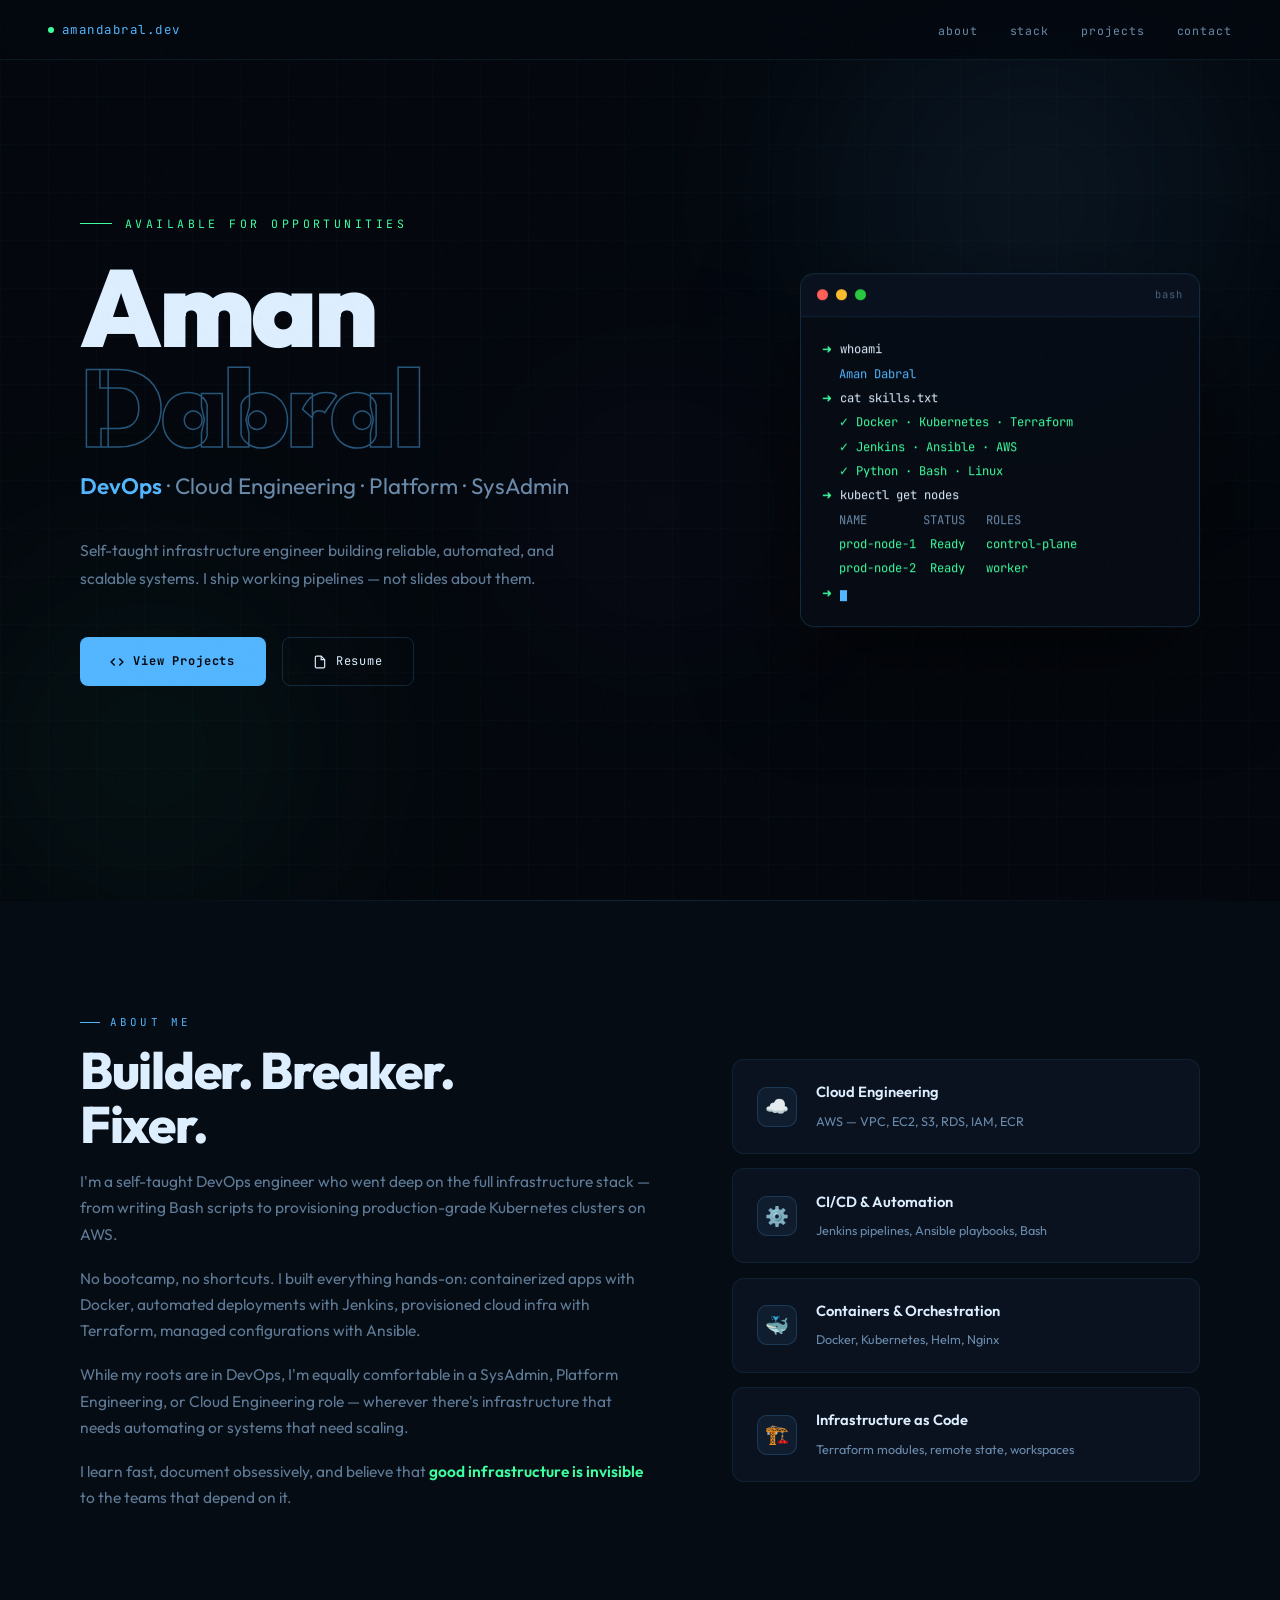
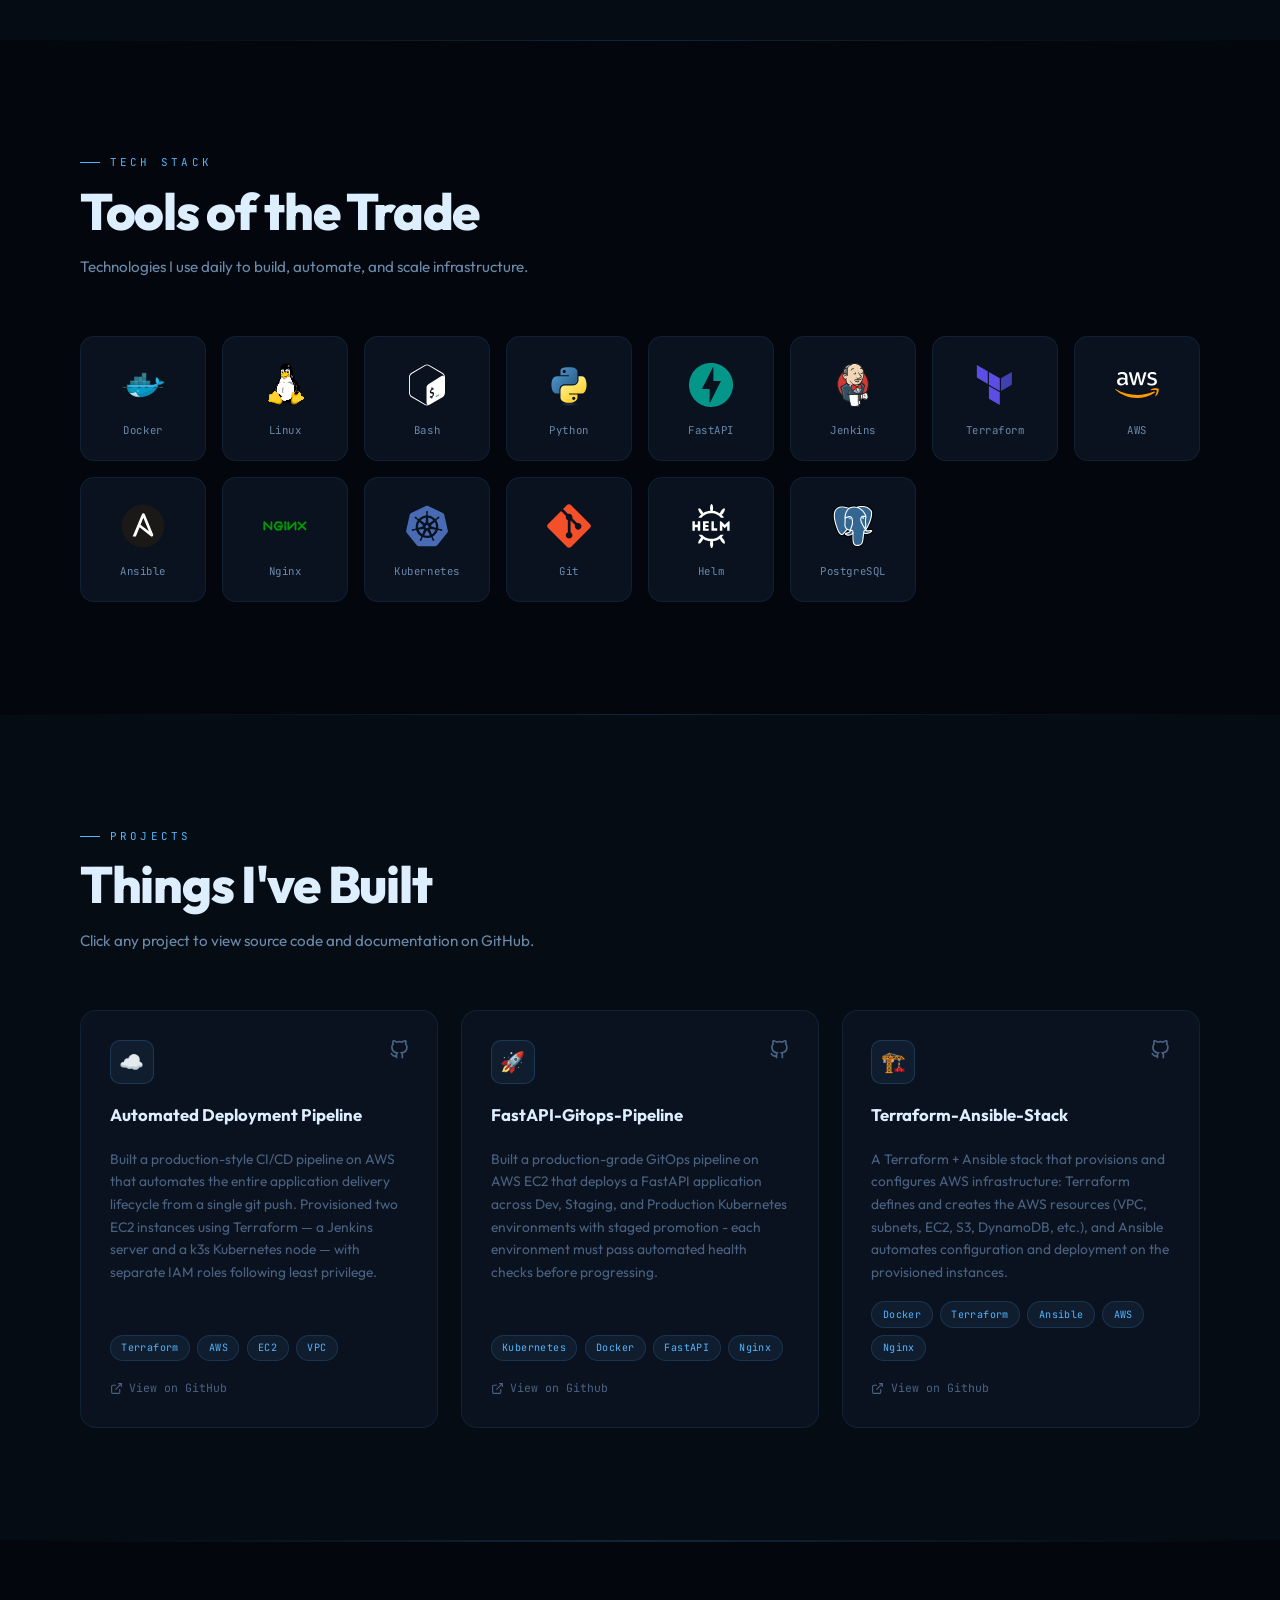
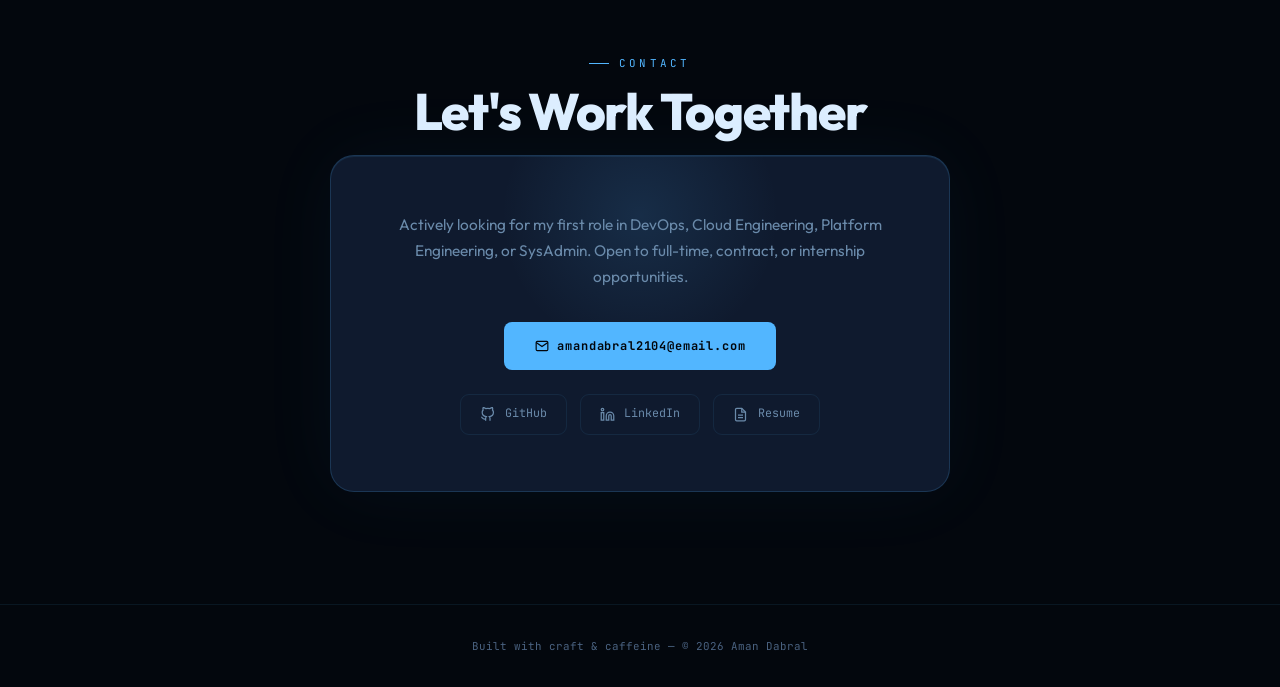
==== commit 27ebcacc: "Update AWS services listed in about card" ====
--- a/index.html
+++ b/index.html
@@ -96,7 +96,7 @@
     <div class="about-cards reveal">
       <div class="about-card">
         <div class="about-card-icon">☁️</div>
-        <div class="about-card-info"><strong>Cloud Engineering</strong><span>AWS — VPC, EC2, S3, EKS, IAM, ECR</span></div>
+        <div class="about-card-info"><strong>Cloud Engineering</strong><span>AWS — VPC, EC2, S3, RDS, IAM, ECR</span></div>
       </div>
       <div class="about-card">
         <div class="about-card-icon">⚙️</div>
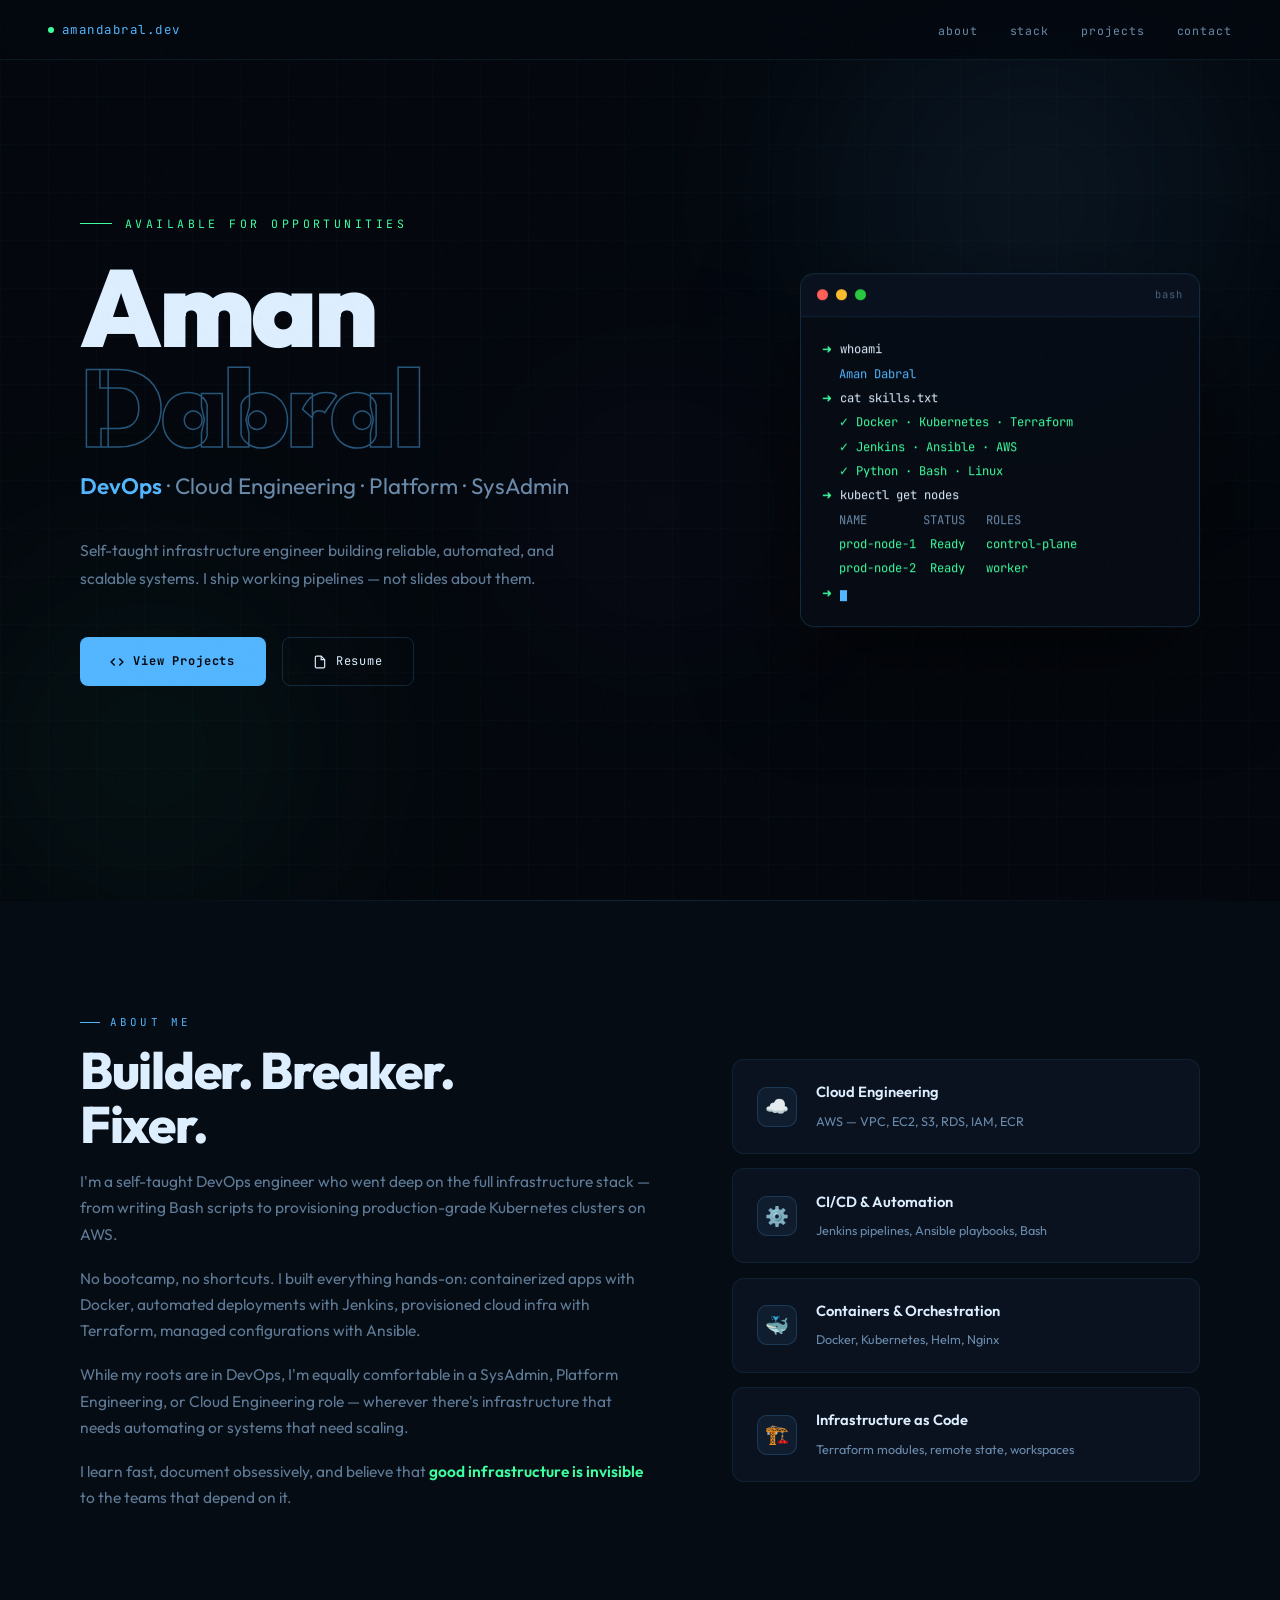
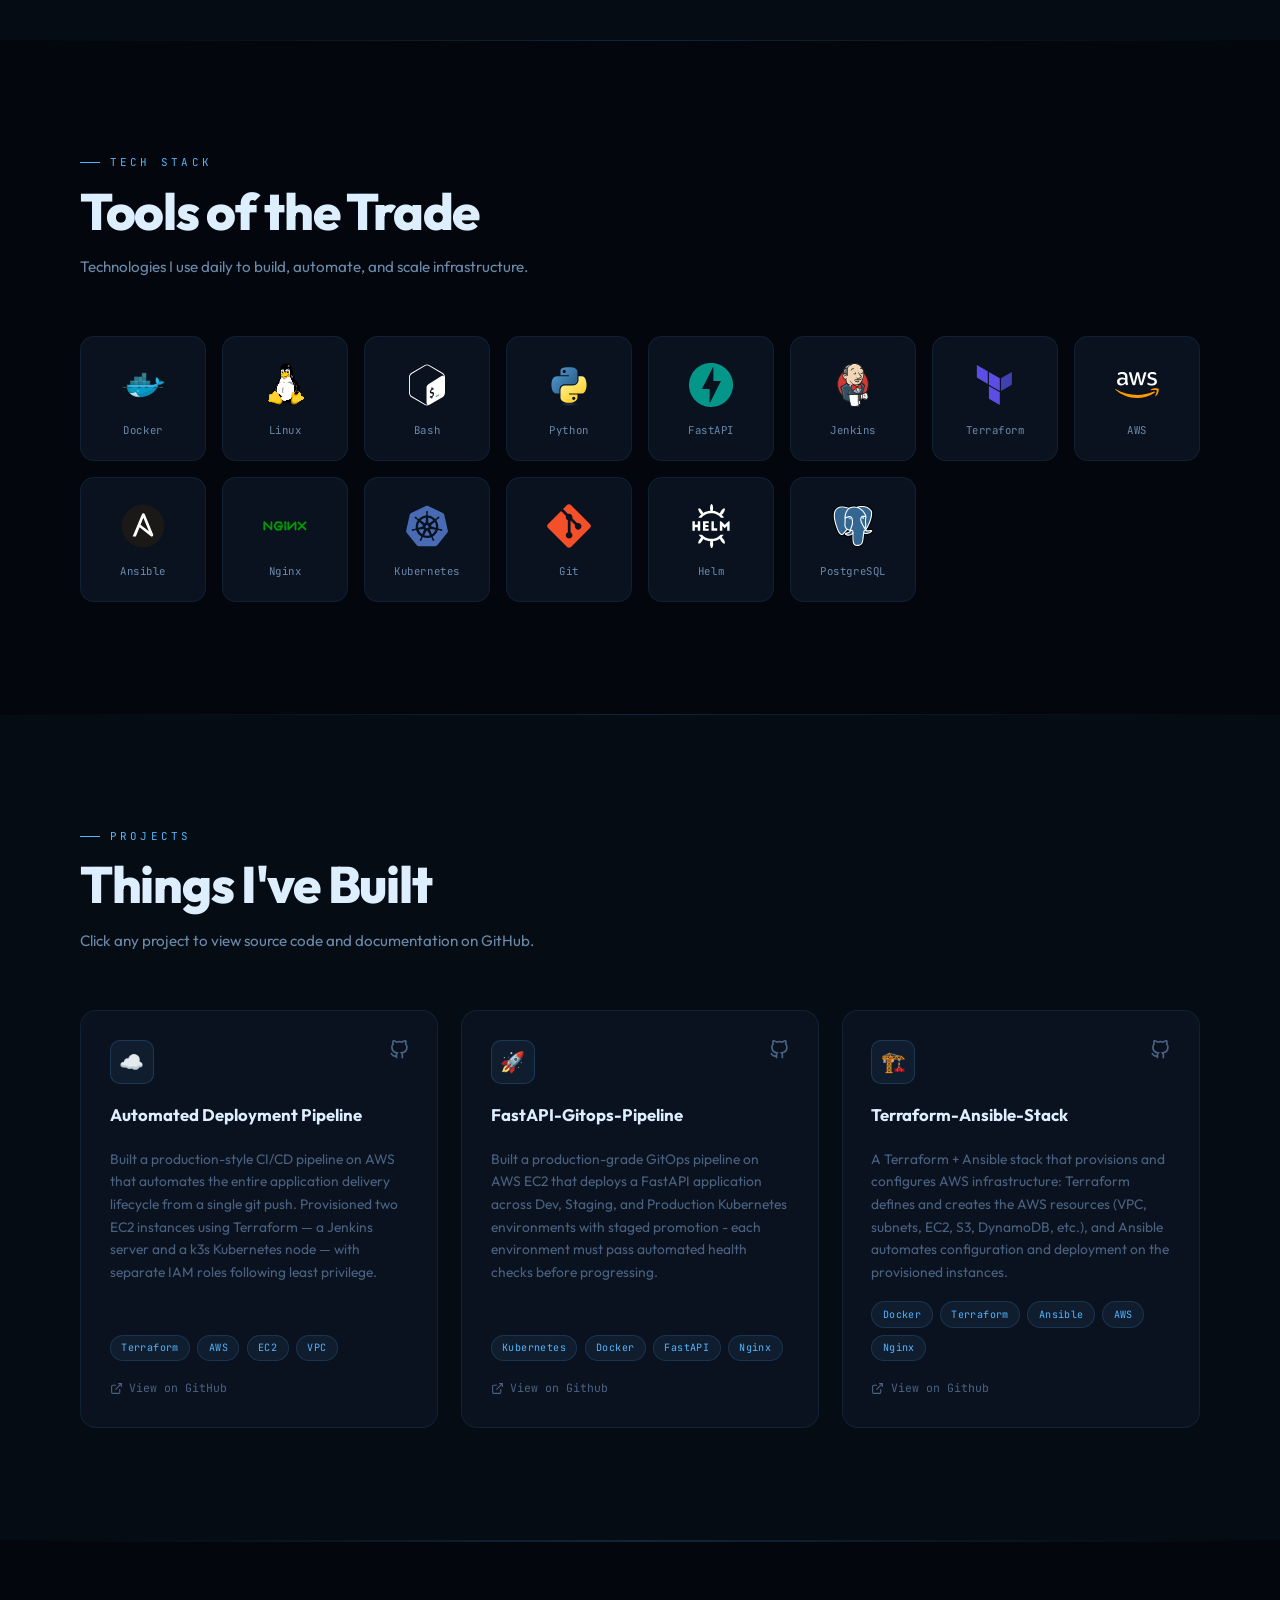
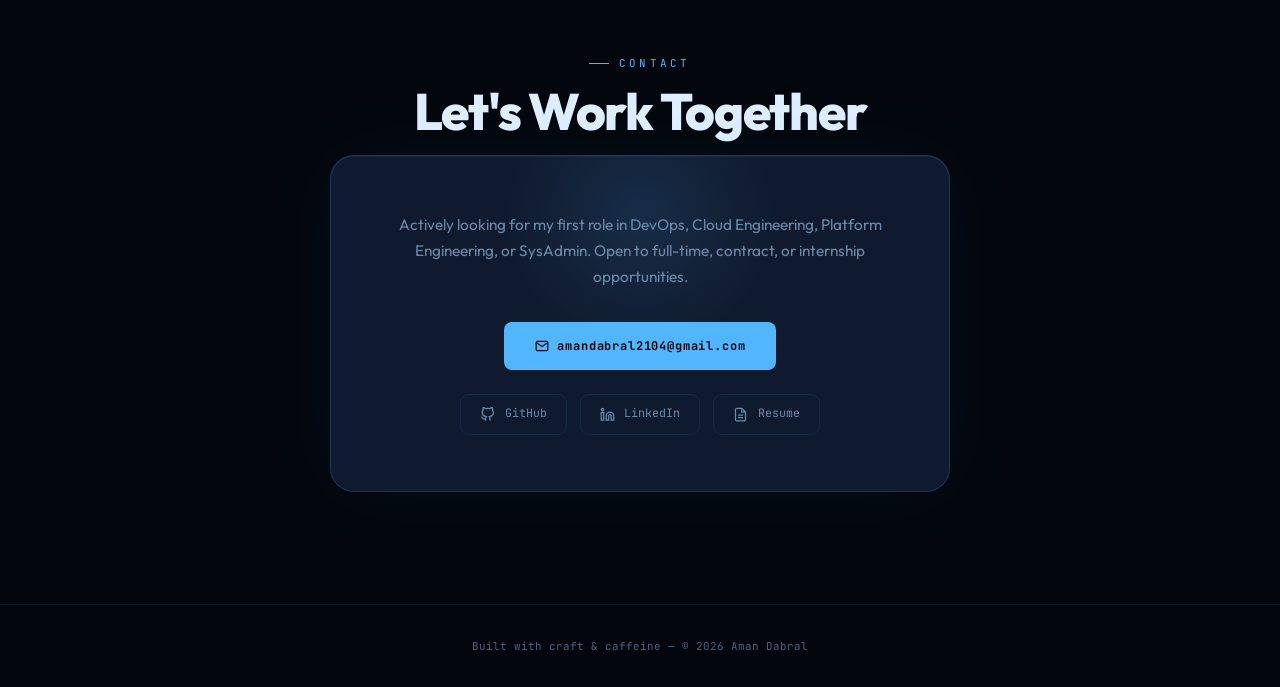
==== commit 4eb900e3: "Update email address from amandabral2104@email.com to amandabral2104@gmail.com" ====
--- a/index.html
+++ b/index.html
@@ -301,7 +301,7 @@
       <p>Actively looking for my first role in DevOps, Cloud Engineering, Platform Engineering, or SysAdmin. Open to full-time, contract, or internship opportunities.</p>
       <a href="mailto:your@email.com" class="btn btn-primary" style="display:inline-flex;margin:0 auto;position:relative;z-index:1;">
         <svg width="14" height="14" viewBox="0 0 24 24" fill="none" stroke="currentColor" stroke-width="2"><path d="M4 4h16c1.1 0 2 .9 2 2v12c0 1.1-.9 2-2 2H4c-1.1 0-2-.9-2-2V6c0-1.1.9-2 2-2z"/><polyline points="22,6 12,13 2,6"/></svg>
-        amandabral2104@email.com
+        amandabral2104@gmail.com
       </a>
       <div class="contact-links">
         <a class="contact-link" href="https://github.com/amandev-x" target="_blank" rel="noopener">
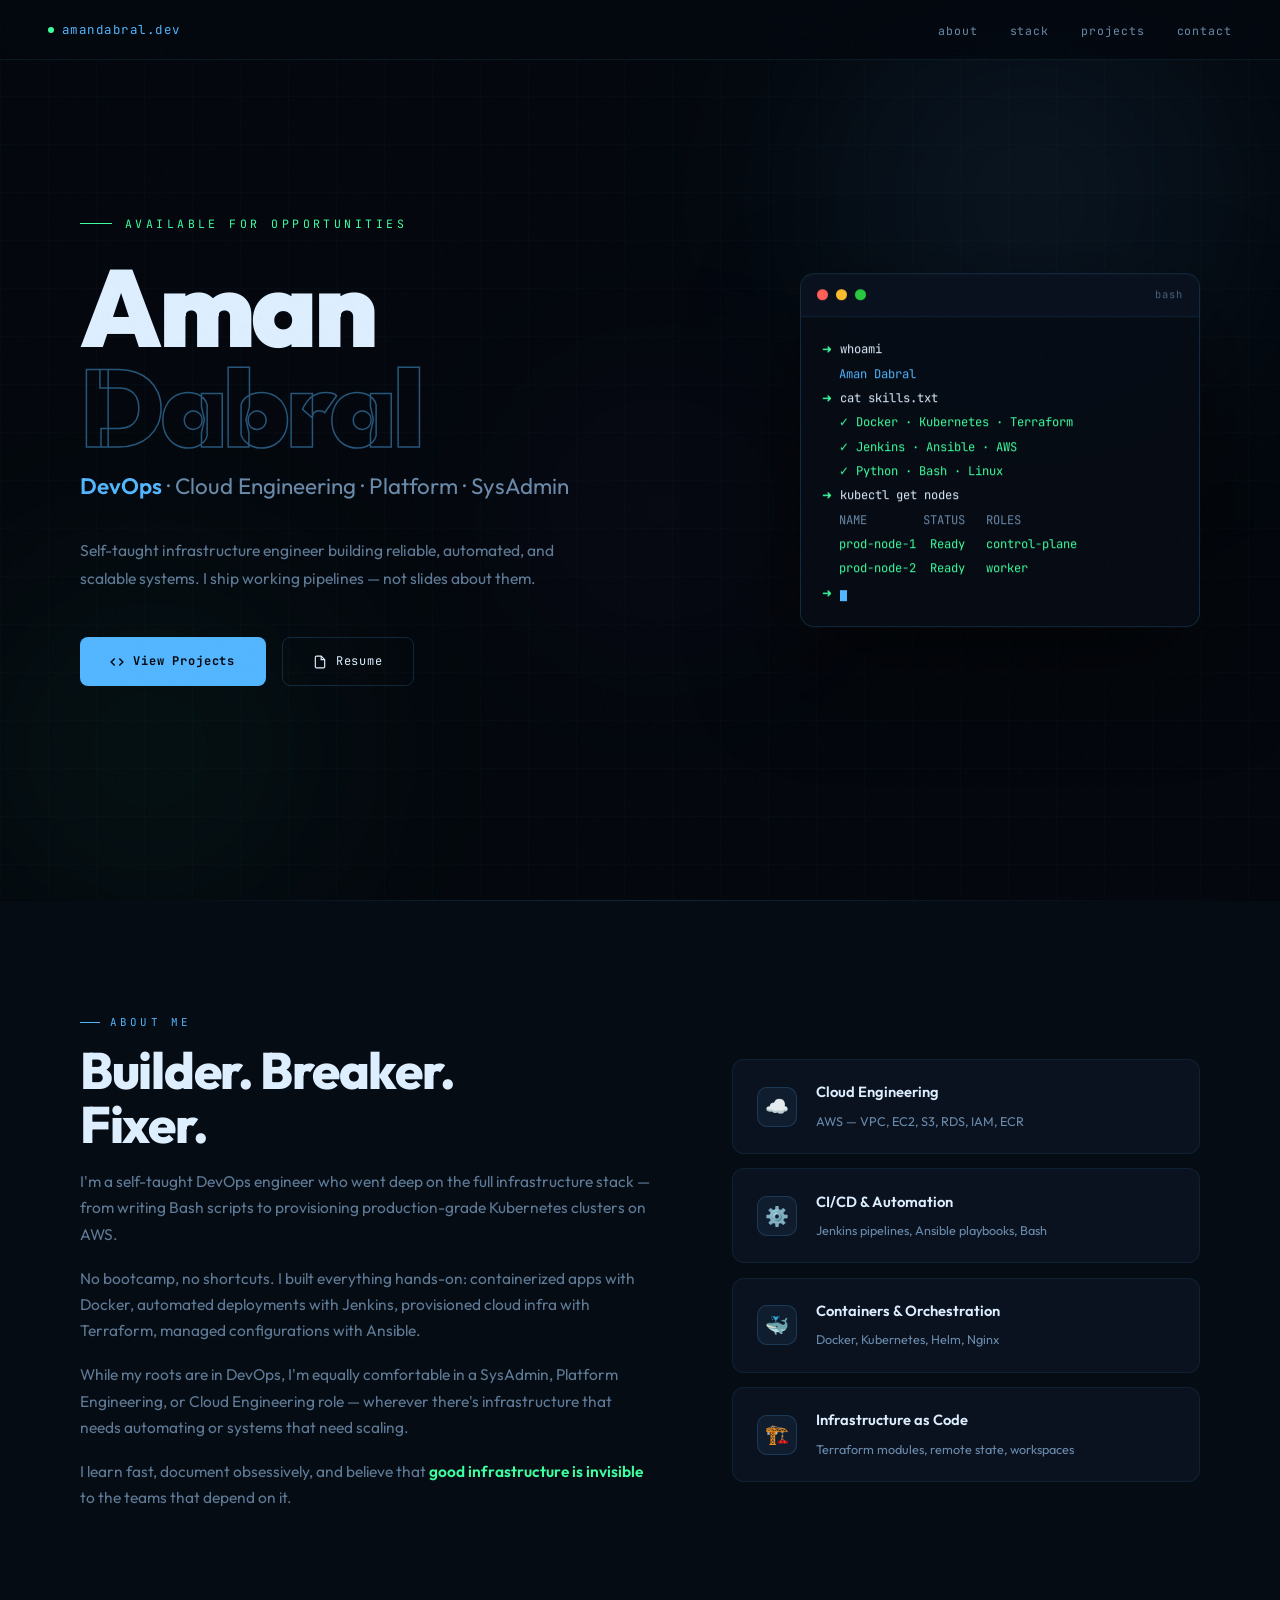
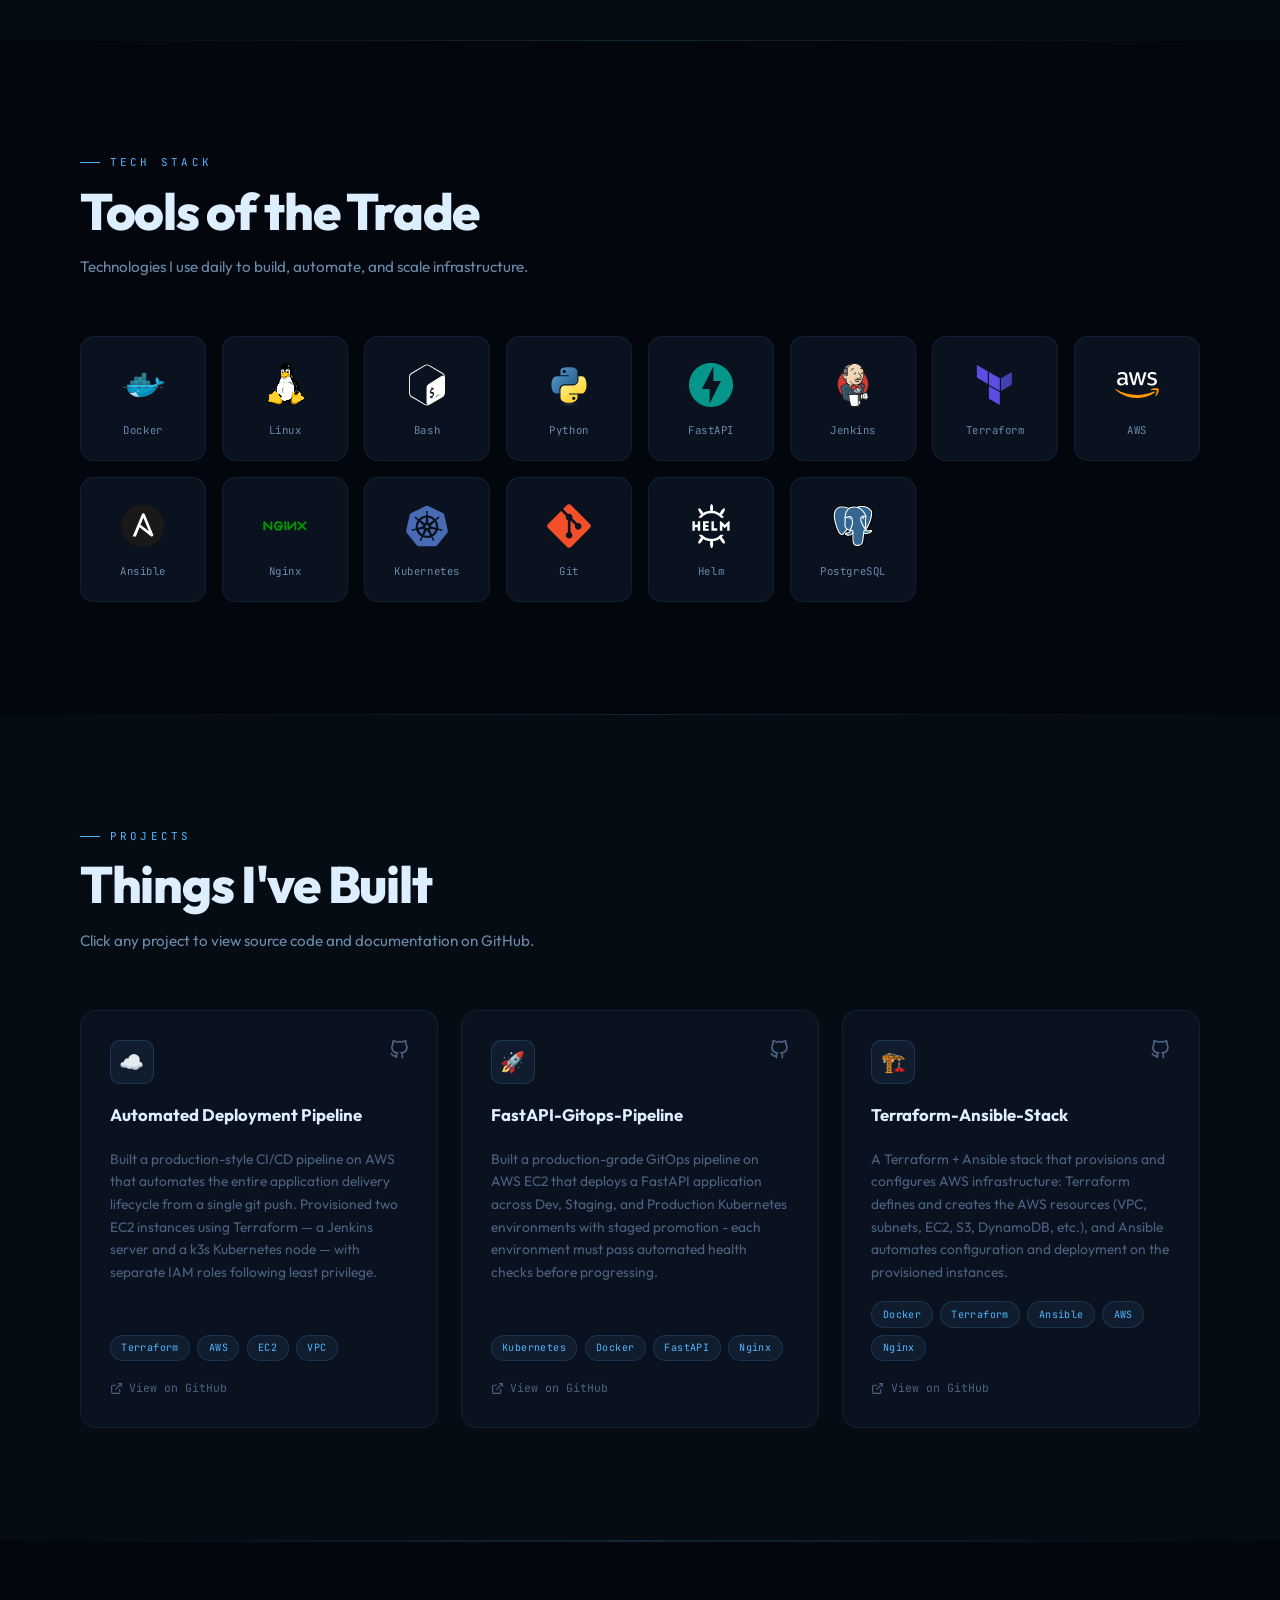
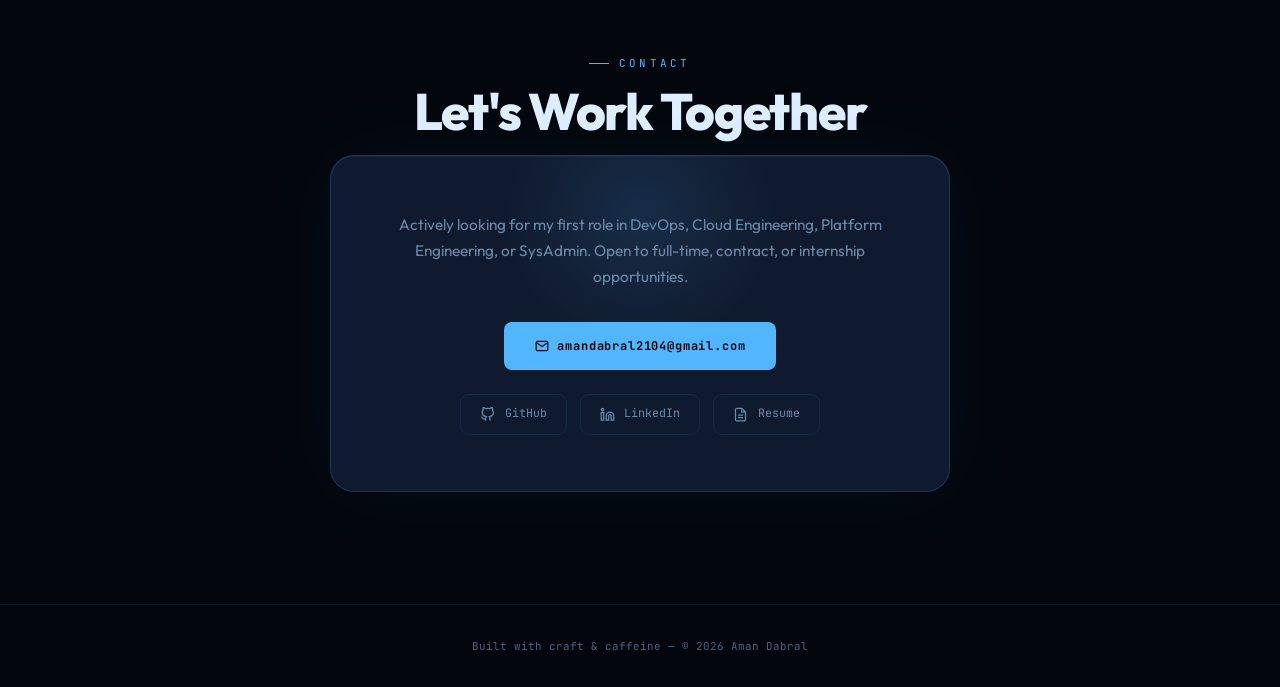
==== commit c7df2102: "Update project link display in index.html" ====
--- a/index.html
+++ b/index.html
@@ -272,7 +272,7 @@
       <div class="project-name">FastAPI-Gitops-Pipeline</div>
       <div class="project-desc">Built a production-grade GitOps pipeline on AWS EC2 that deploys a FastAPI application across Dev, Staging, and Production Kubernetes environments with staged promotion - each environment must pass automated health checks before progressing.</div>
       <div class="project-tags"><span class="project-tag">Kubernetes</span><span class="project-tag">Docker</span><span class="project-tag">FastAPI</span><span class="project-tag">Nginx</span></div>
-      <div class="project-link-row"><svg width="13" height="13" viewBox="0 0 24 24" fill="none" stroke="currentColor" stroke-width="2"><path d="M18 13v6a2 2 0 0 1-2 2H5a2 2 0 0 1-2-2V8a2 2 0 0 1 2-2h6"/><polyline points="15 3 21 3 21 9"/><line x1="10" y1="14" x2="21" y2="3"/></svg> View on Github</div>
+      <div class="project-link-row"><svg width="13" height="13" viewBox="0 0 24 24" fill="none" stroke="currentColor" stroke-width="2"><path d="M18 13v6a2 2 0 0 1-2 2H5a2 2 0 0 1-2-2V8a2 2 0 0 1 2-2h6"/><polyline points="15 3 21 3 21 9"/><line x1="10" y1="14" x2="21" y2="3"/></svg> View on GitHub</div>
     </a>
 
     <a class="project-card reveal" href="https://github.com/amandev-x/Terraform-Ansible-Stack.git" target="_blank" rel="noopener">
@@ -283,7 +283,7 @@
       <div class="project-name">Terraform-Ansible-Stack</div>
       <div class="project-desc"> A Terraform + Ansible stack that provisions and configures AWS infrastructure: Terraform defines and creates the AWS resources (VPC, subnets, EC2, S3, DynamoDB, etc.), and Ansible automates configuration and deployment on the provisioned instances. </div>
       <div class="project-tags"><span class="project-tag">Docker</span><span class="project-tag">Terraform</span><span class="project-tag">Ansible</span><span class="project-tag">AWS</span><span class="project-tag">Nginx</span></div>
-      <div class="project-link-row"><svg width="13" height="13" viewBox="0 0 24 24" fill="none" stroke="currentColor" stroke-width="2"><path d="M18 13v6a2 2 0 0 1-2 2H5a2 2 0 0 1-2-2V8a2 2 0 0 1 2-2h6"/><polyline points="15 3 21 3 21 9"/><line x1="10" y1="14" x2="21" y2="3"/></svg> View on Github</div>
+      <div class="project-link-row"><svg width="13" height="13" viewBox="0 0 24 24" fill="none" stroke="currentColor" stroke-width="2"><path d="M18 13v6a2 2 0 0 1-2 2H5a2 2 0 0 1-2-2V8a2 2 0 0 1 2-2h6"/><polyline points="15 3 21 3 21 9"/><line x1="10" y1="14" x2="21" y2="3"/></svg> View on GitHub</div>
     </a>
   </div>
 </section>
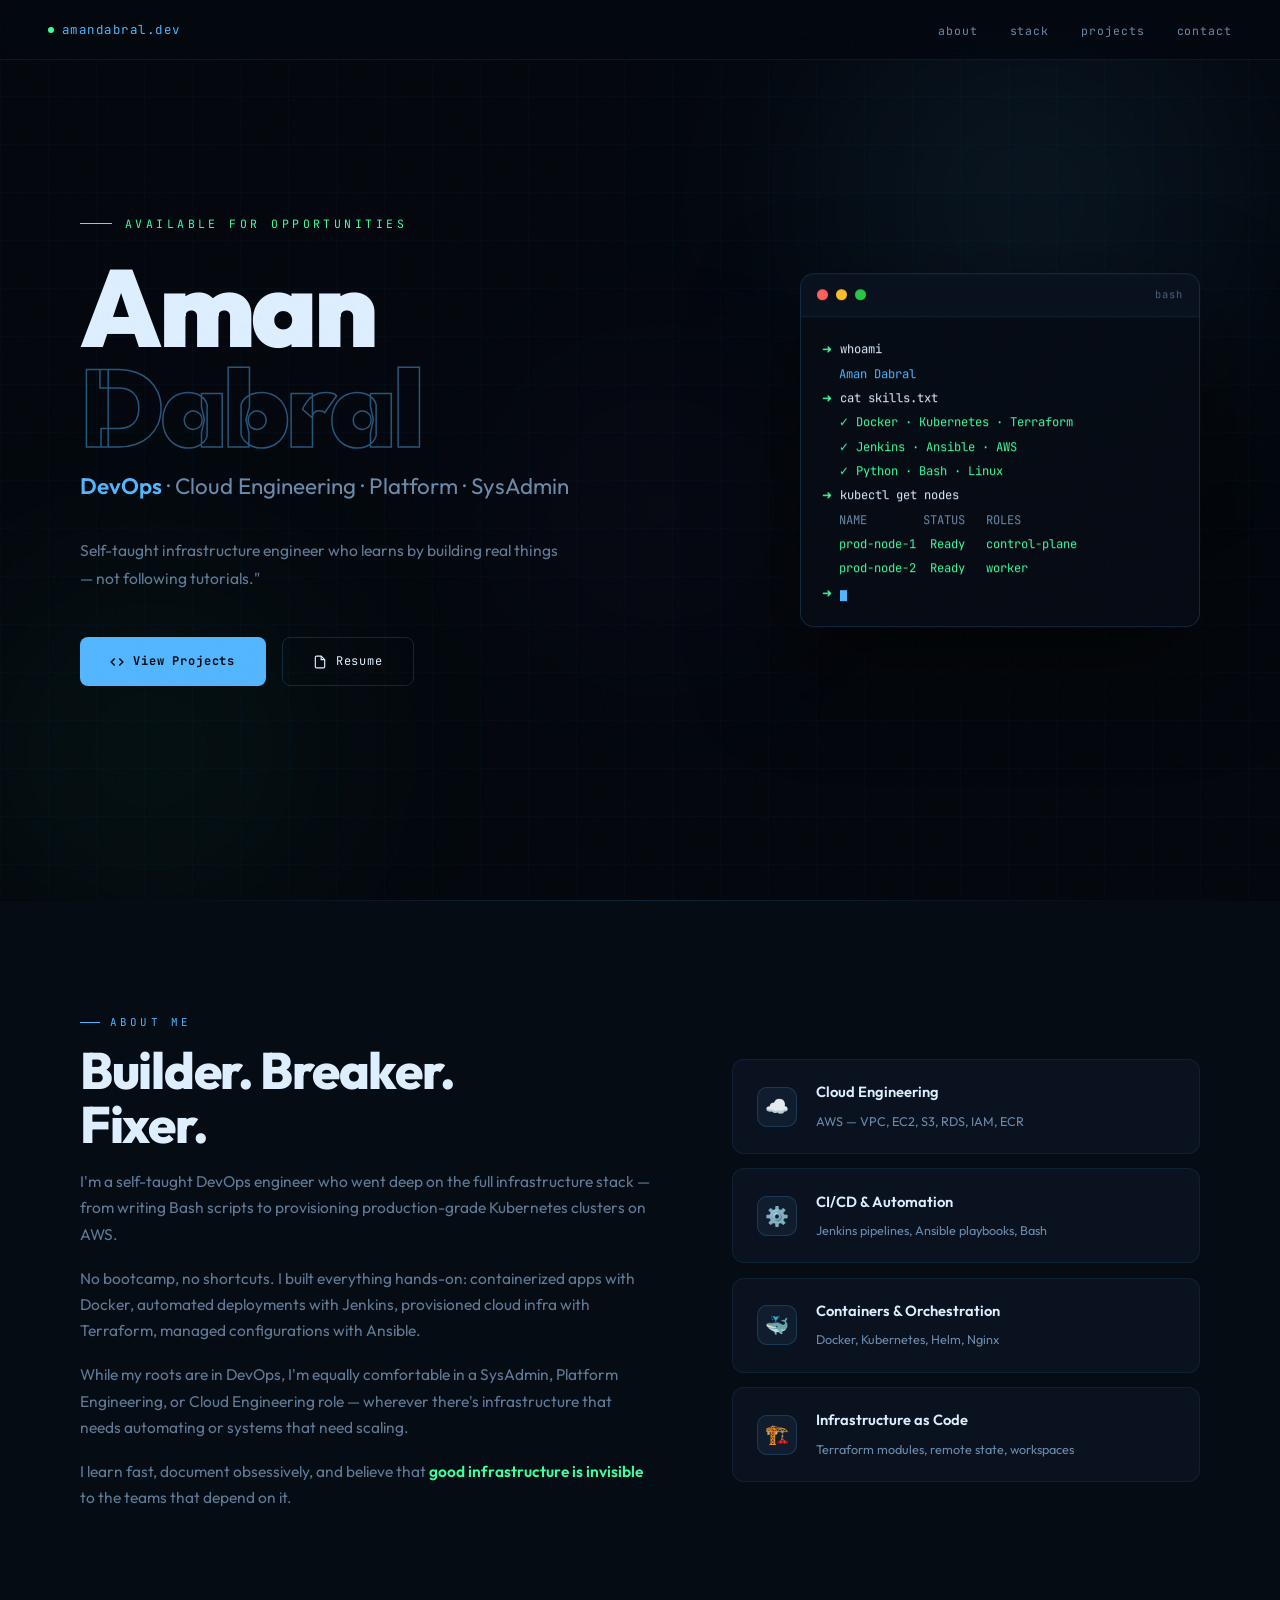
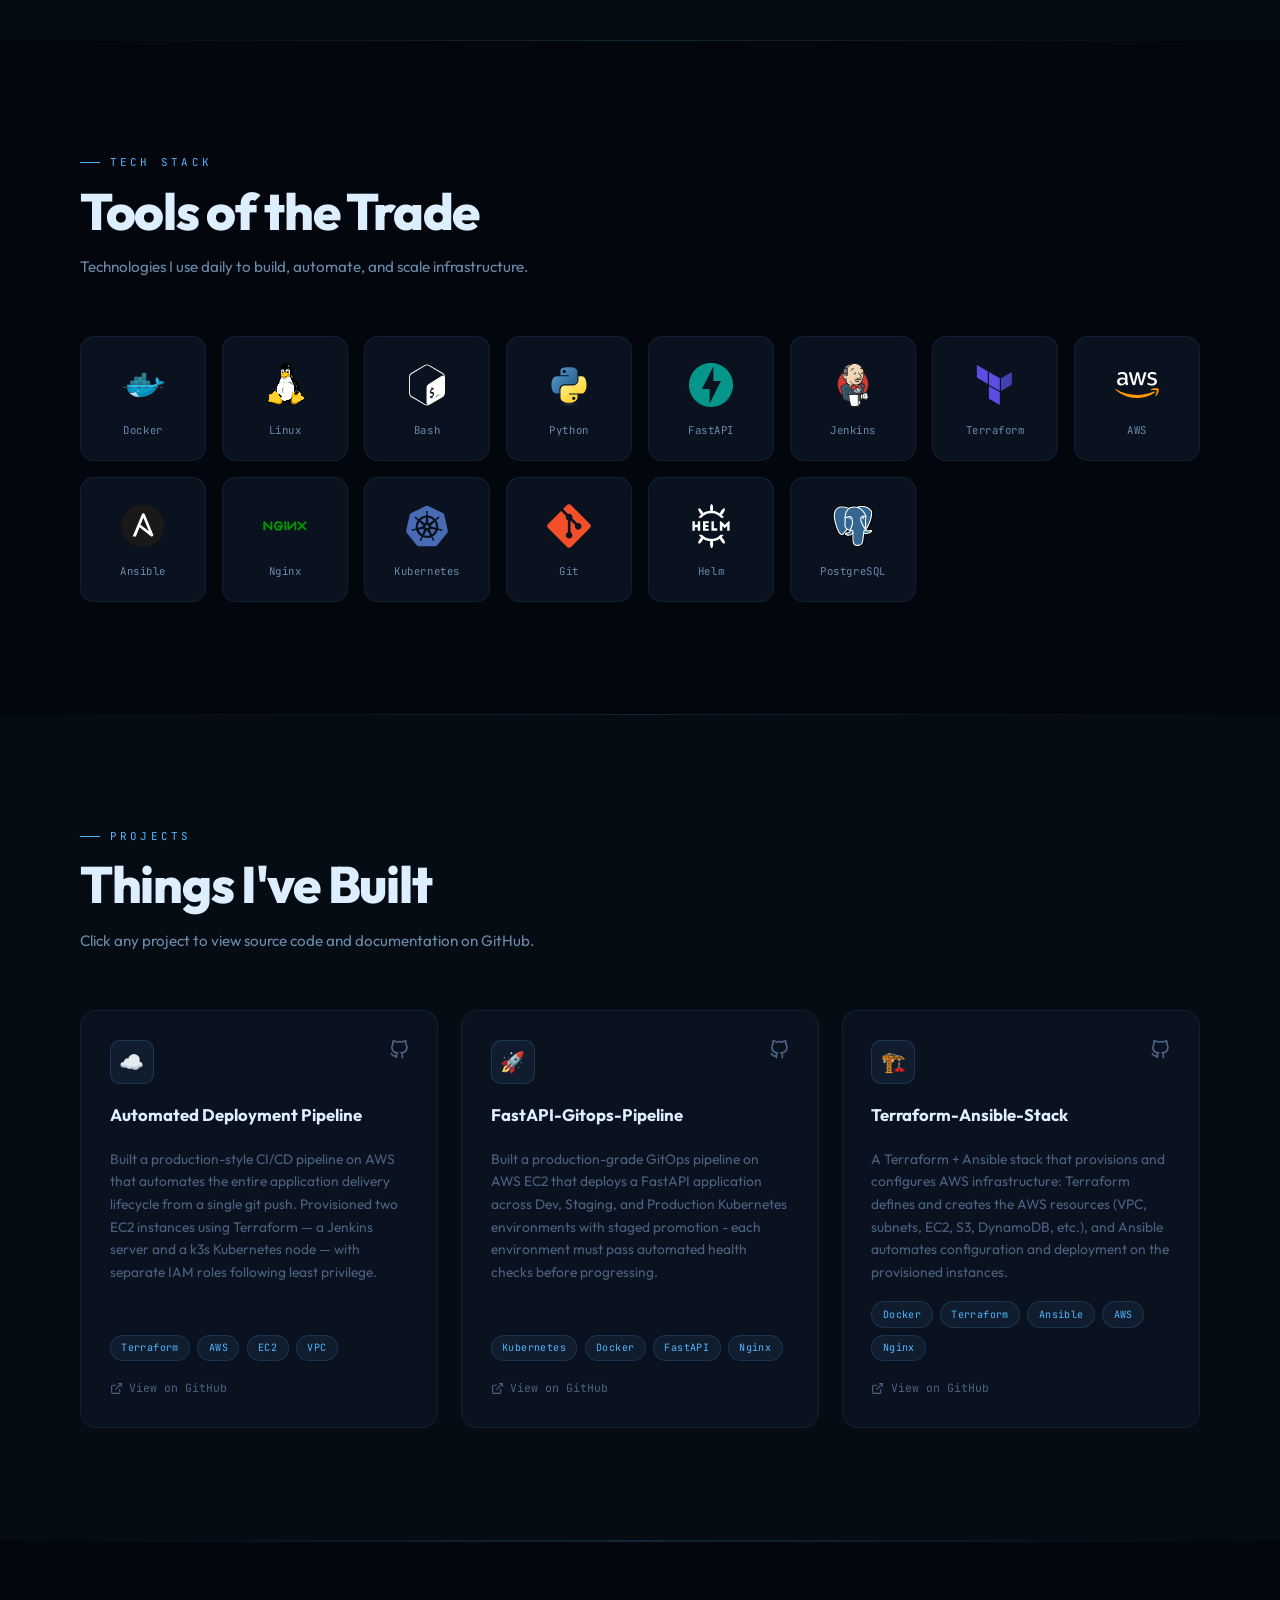
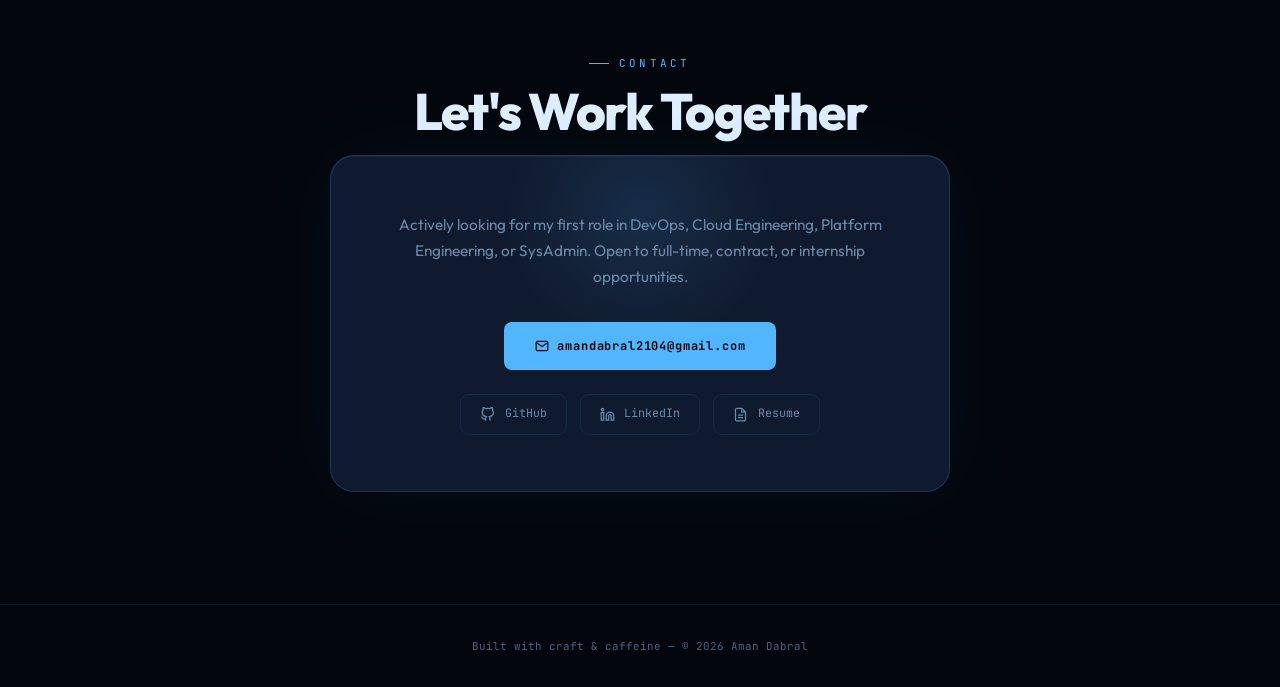
==== commit 769475c7: "Revise hero description for clarity Updated description to emphasize learning by building." ====
--- a/index.html
+++ b/index.html
@@ -43,8 +43,7 @@
   </p>
 
   <p class="hero-desc">
-    Self-taught infrastructure engineer building reliable, automated, and scalable systems. 
-    I ship working pipelines — not slides about them.
+    Self-taught infrastructure engineer who learns by building real things — not following tutorials."
   </p>
 
   <div class="hero-btns">
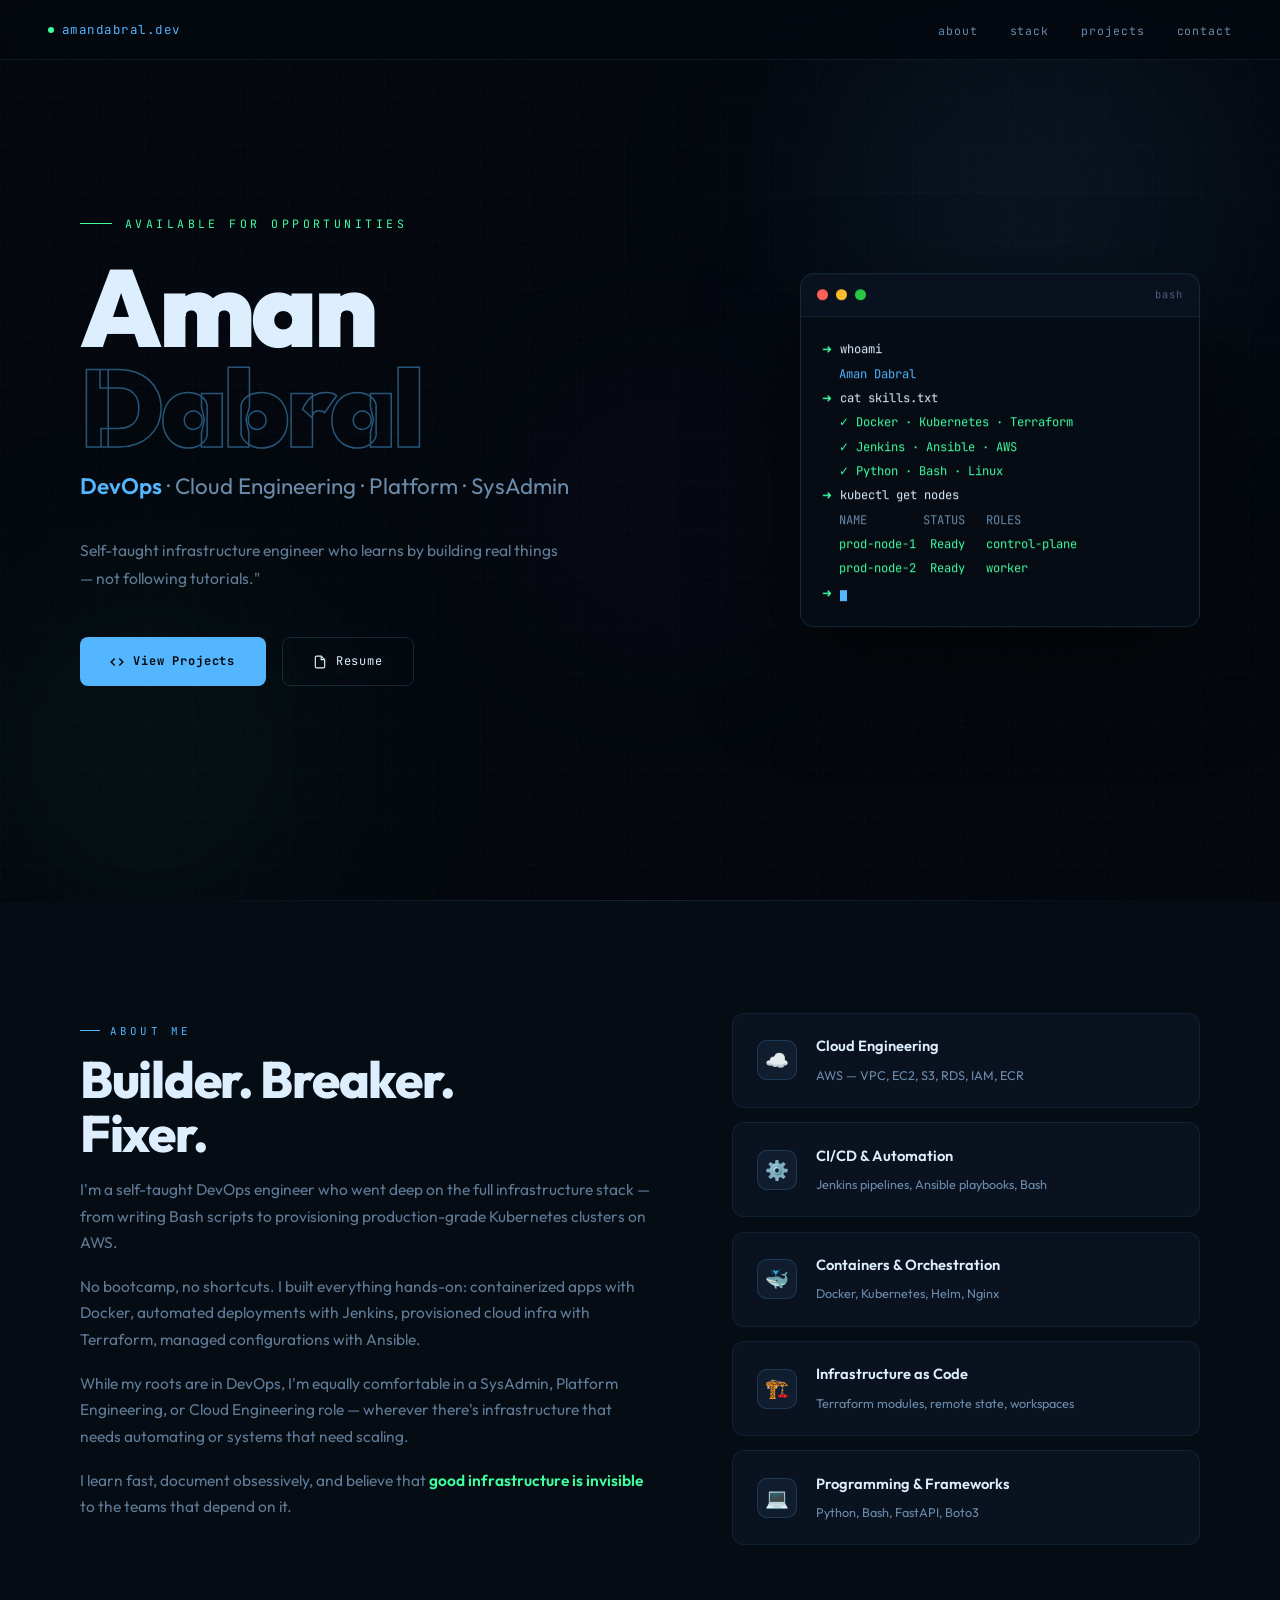
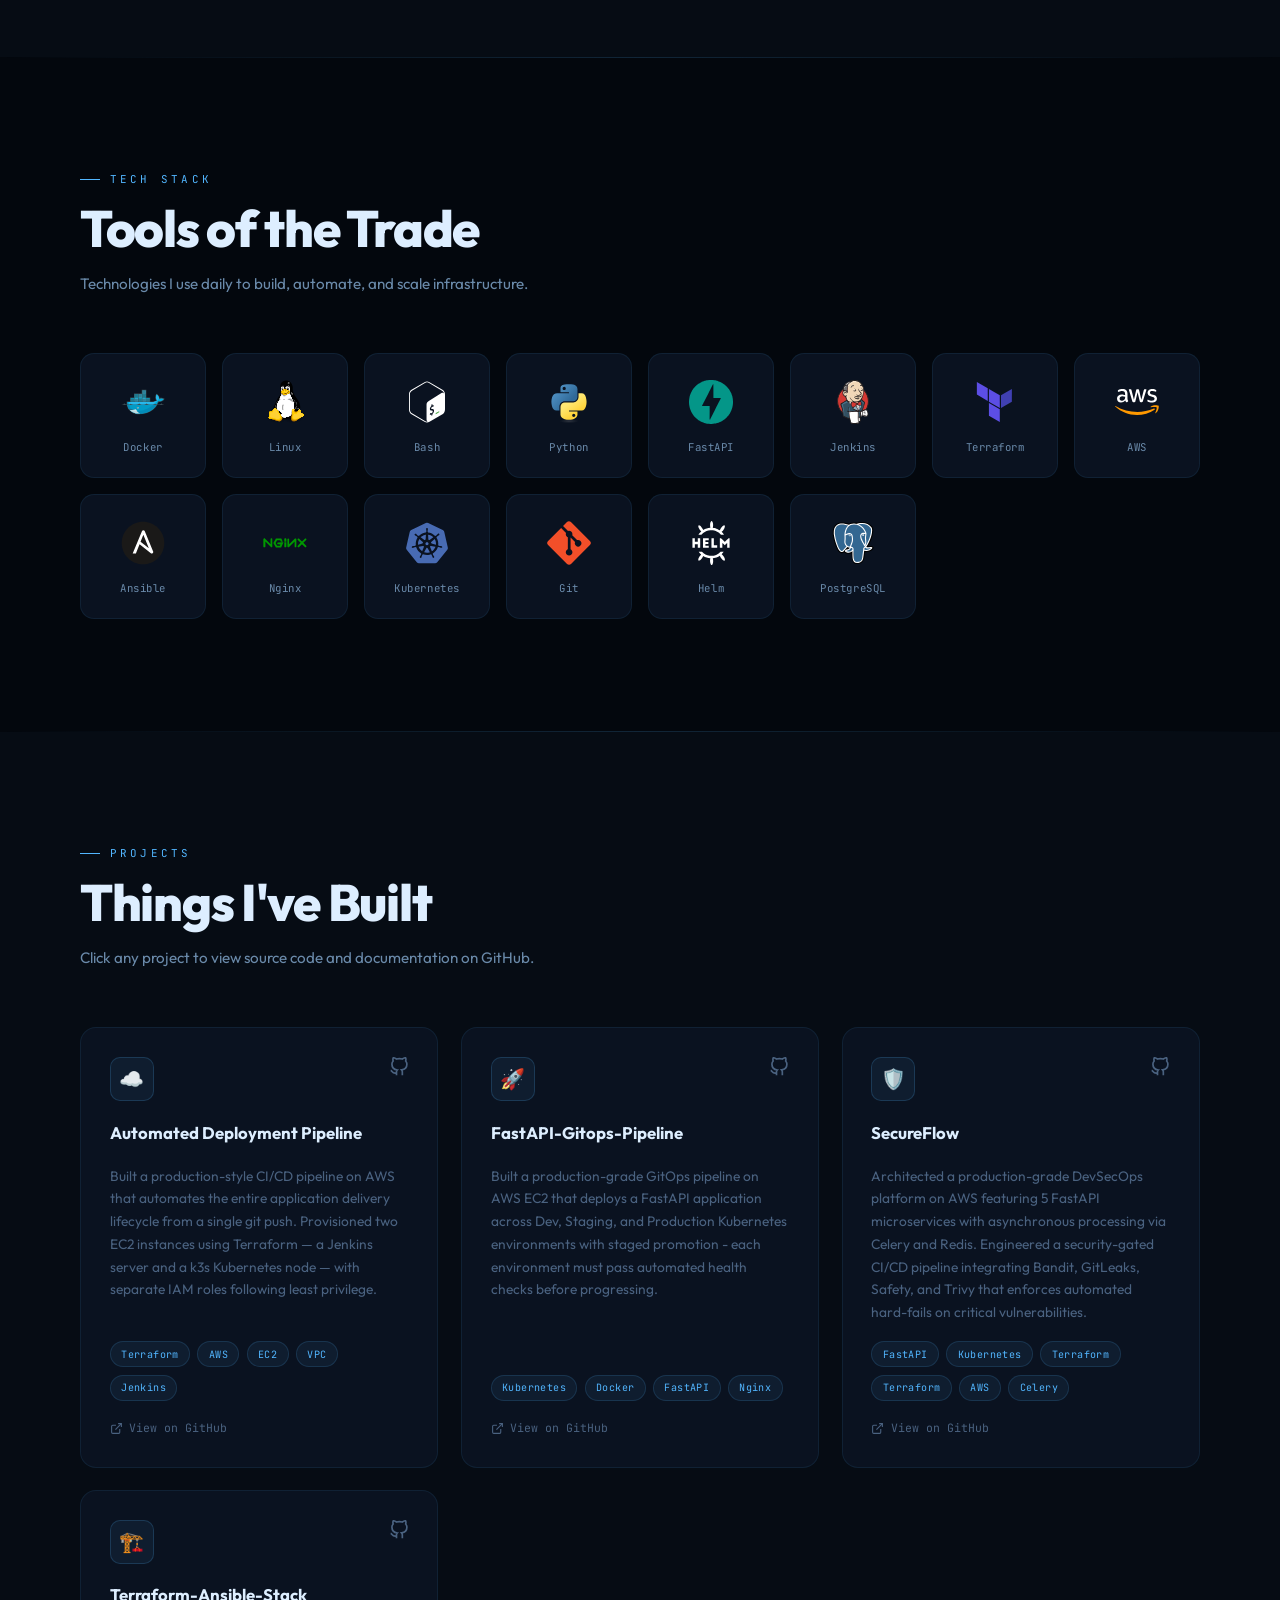
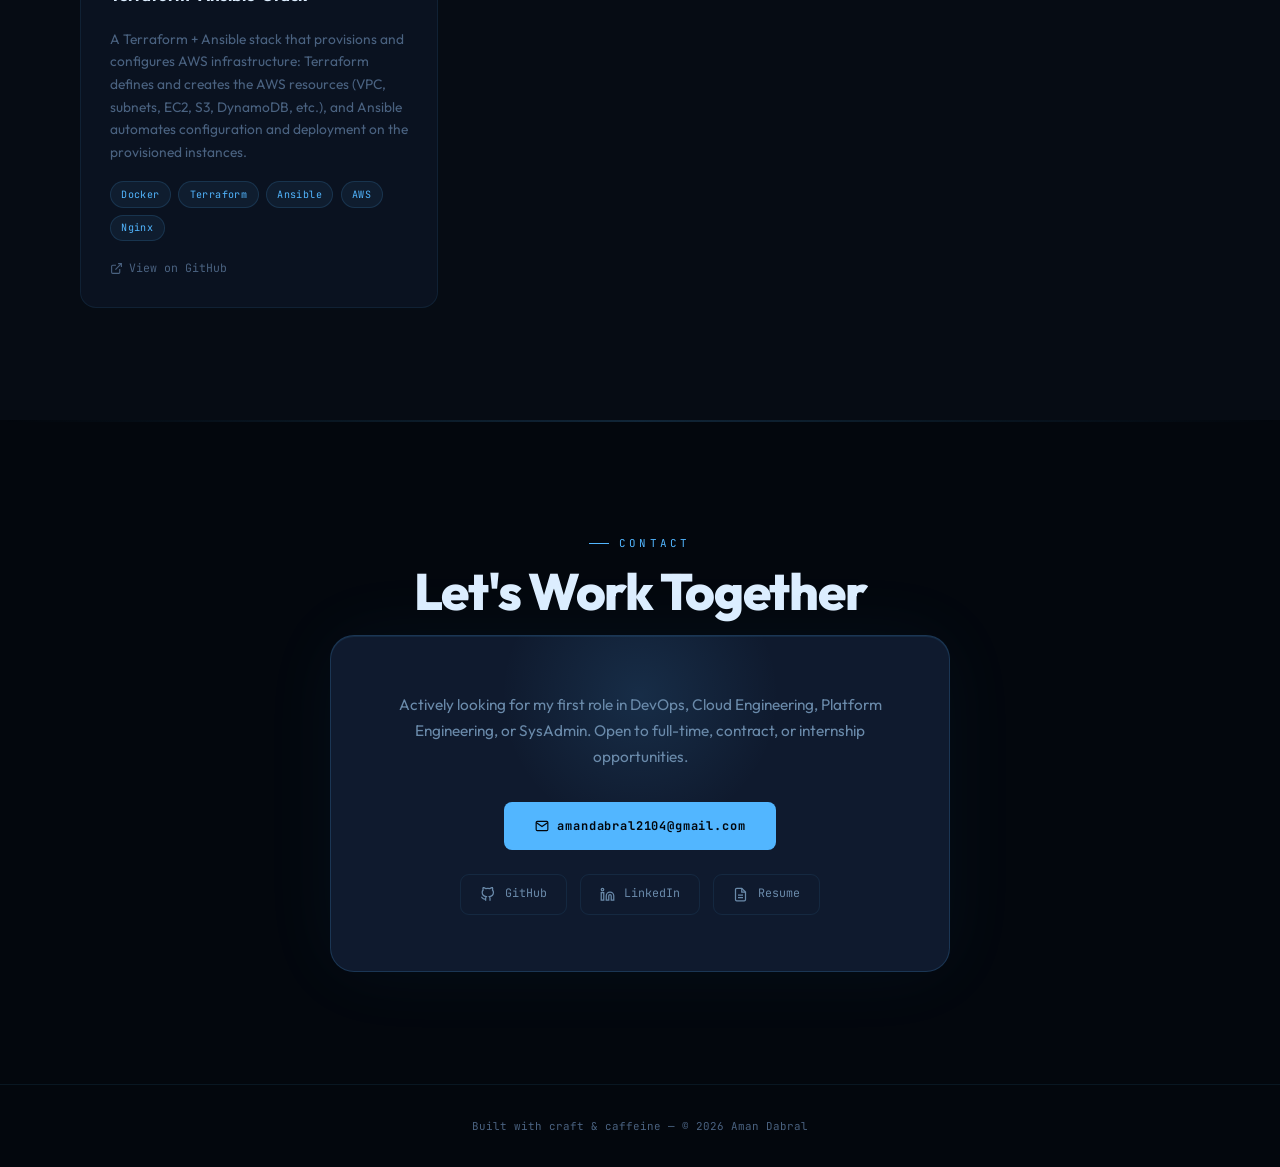
==== commit b1af78b2: "Update portfolio by adding SecureFlow project" ====
--- a/index.html
+++ b/index.html
@@ -109,6 +109,10 @@
         <div class="about-card-icon">🏗️</div>
         <div class="about-card-info"><strong>Infrastructure as Code</strong><span>Terraform modules, remote state, workspaces</span></div>
       </div>
+      <div class="about-card">
+        <div class="about-card-icon">💻</div>
+        <div class="about-card-info"><strong>Programming & Frameworks</strong><span>Python, Bash, FastAPI, Boto3</span></div>
+      </div>
     </div>
   </div>
 </section>
@@ -259,11 +263,11 @@
       </div>
       <div class="project-name">Automated Deployment Pipeline</div>
       <div class="project-desc">Built a production-style CI/CD pipeline on AWS that automates the entire application delivery lifecycle from a single git push. Provisioned two EC2 instances using Terraform — a Jenkins server and a k3s Kubernetes node — with separate IAM roles following least privilege.</div>
-      <div class="project-tags"><span class="project-tag">Terraform</span><span class="project-tag">AWS</span><span class="project-tag">EC2</span><span class="project-tag">VPC</span></div>
+      <div class="project-tags"><span class="project-tag">Terraform</span><span class="project-tag">AWS</span><span class="project-tag">EC2</span><span class="project-tag">VPC</span><span class="project-tag">Jenkins</span></div>
       <div class="project-link-row"><svg width="13" height="13" viewBox="0 0 24 24" fill="none" stroke="currentColor" stroke-width="2"><path d="M18 13v6a2 2 0 0 1-2 2H5a2 2 0 0 1-2-2V8a2 2 0 0 1 2-2h6"/><polyline points="15 3 21 3 21 9"/><line x1="10" y1="14" x2="21" y2="3"/></svg> View on GitHub</div>
     </a>
 
-    <a class="project-card reveal" href="https://github.com/yourusername/repo-2" target="_blank" rel="noopener">
+    <a class="project-card reveal" href="https://github.com/amandev-x/fastapi-gitops-pipeline.git" target="_blank" rel="noopener">
       <div class="project-header">
         <div class="project-icon-wrap">🚀</div>
         <svg class="project-github-icon" width="20" height="20" viewBox="0 0 24 24" fill="none" stroke="currentColor" stroke-width="2"><path d="M9 19c-5 1.5-5-2.5-7-3m14 6v-3.87a3.37 3.37 0 0 0-.94-2.61c3.14-.35 6.44-1.54 6.44-7A5.44 5.44 0 0 0 20 4.77 5.07 5.07 0 0 0 19.91 1S18.73.65 16 2.48a13.38 13.38 0 0 0-7 0C6.27.65 5.09 1 5.09 1A5.07 5.07 0 0 0 5 4.77a5.44 5.44 0 0 0-1.5 3.78c0 5.42 3.3 6.61 6.44 7A3.37 3.37 0 0 0 9 18.13V22"/></svg>
@@ -271,6 +275,17 @@
       <div class="project-name">FastAPI-Gitops-Pipeline</div>
       <div class="project-desc">Built a production-grade GitOps pipeline on AWS EC2 that deploys a FastAPI application across Dev, Staging, and Production Kubernetes environments with staged promotion - each environment must pass automated health checks before progressing.</div>
       <div class="project-tags"><span class="project-tag">Kubernetes</span><span class="project-tag">Docker</span><span class="project-tag">FastAPI</span><span class="project-tag">Nginx</span></div>
+      <div class="project-link-row"><svg width="13" height="13" viewBox="0 0 24 24" fill="none" stroke="currentColor" stroke-width="2"><path d="M18 13v6a2 2 0 0 1-2 2H5a2 2 0 0 1-2-2V8a2 2 0 0 1 2-2h6"/><polyline points="15 3 21 3 21 9"/><line x1="10" y1="14" x2="21" y2="3"/></svg> View on GitHub</div>
+    </a>
+
+    <a class="project-card reveal" href="https://github.com/amandev-x/SecureFlow.git" target="_blank" rel="noopener">
+      <div class="project-header">
+        <div class="project-icon-wrap">🛡️</div>
+        <svg class="project-github-icon" width="20" height="20" viewBox="0 0 24 24" fill="none" stroke="currentColor" stroke-width="2"><path d="M9 19c-5 1.5-5-2.5-7-3m14 6v-3.87a3.37 3.37 0 0 0-.94-2.61c3.14-.35 6.44-1.54 6.44-7A5.44 5.44 0 0 0 20 4.77 5.07 5.07 0 0 0 19.91 1S18.73.65 16 2.48a13.38 13.38 0 0 0-7 0C6.27.65 5.09 1 5.09 1A5.07 5.07 0 0 0 5 4.77a5.44 5.44 0 0 0-1.5 3.78c0 5.42 3.3 6.61 6.44 7A3.37 3.37 0 0 0 9 18.13V22"/></svg>
+      </div>
+      <div class="project-name">SecureFlow</div>
+      <div class="project-desc">Architected a production-grade DevSecOps platform on AWS featuring 5 FastAPI microservices with asynchronous processing via Celery and Redis. Engineered a security-gated CI/CD pipeline integrating Bandit, GitLeaks, Safety, and Trivy that enforces automated hard-fails on critical vulnerabilities.</div>
+      <div class="project-tags"><span class="project-tag">FastAPI</span><span class="project-tag">Kubernetes</span><span class="project-tag">Terraform</span><span class="project-tag">Terraform</span><span class="project-tag">AWS</span><span class="project-tag">Celery</span></div>
       <div class="project-link-row"><svg width="13" height="13" viewBox="0 0 24 24" fill="none" stroke="currentColor" stroke-width="2"><path d="M18 13v6a2 2 0 0 1-2 2H5a2 2 0 0 1-2-2V8a2 2 0 0 1 2-2h6"/><polyline points="15 3 21 3 21 9"/><line x1="10" y1="14" x2="21" y2="3"/></svg> View on GitHub</div>
     </a>
 
